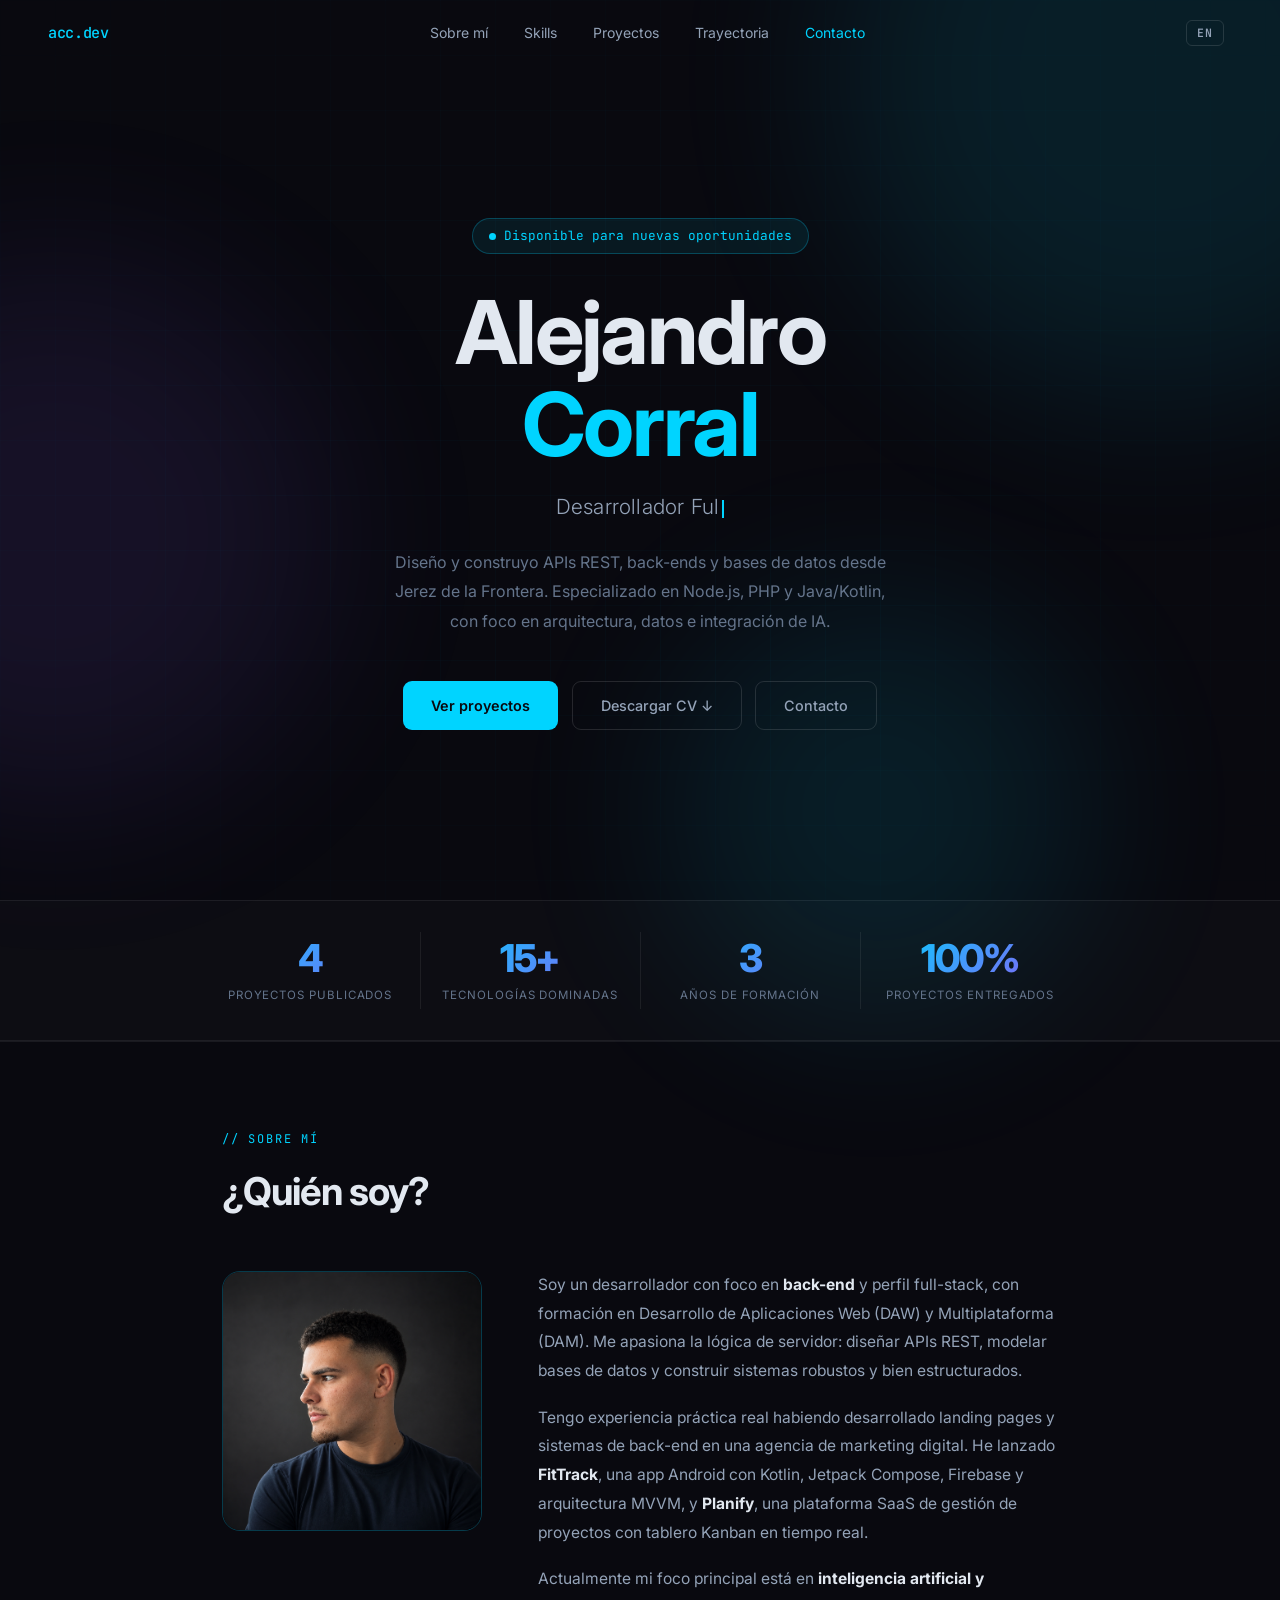
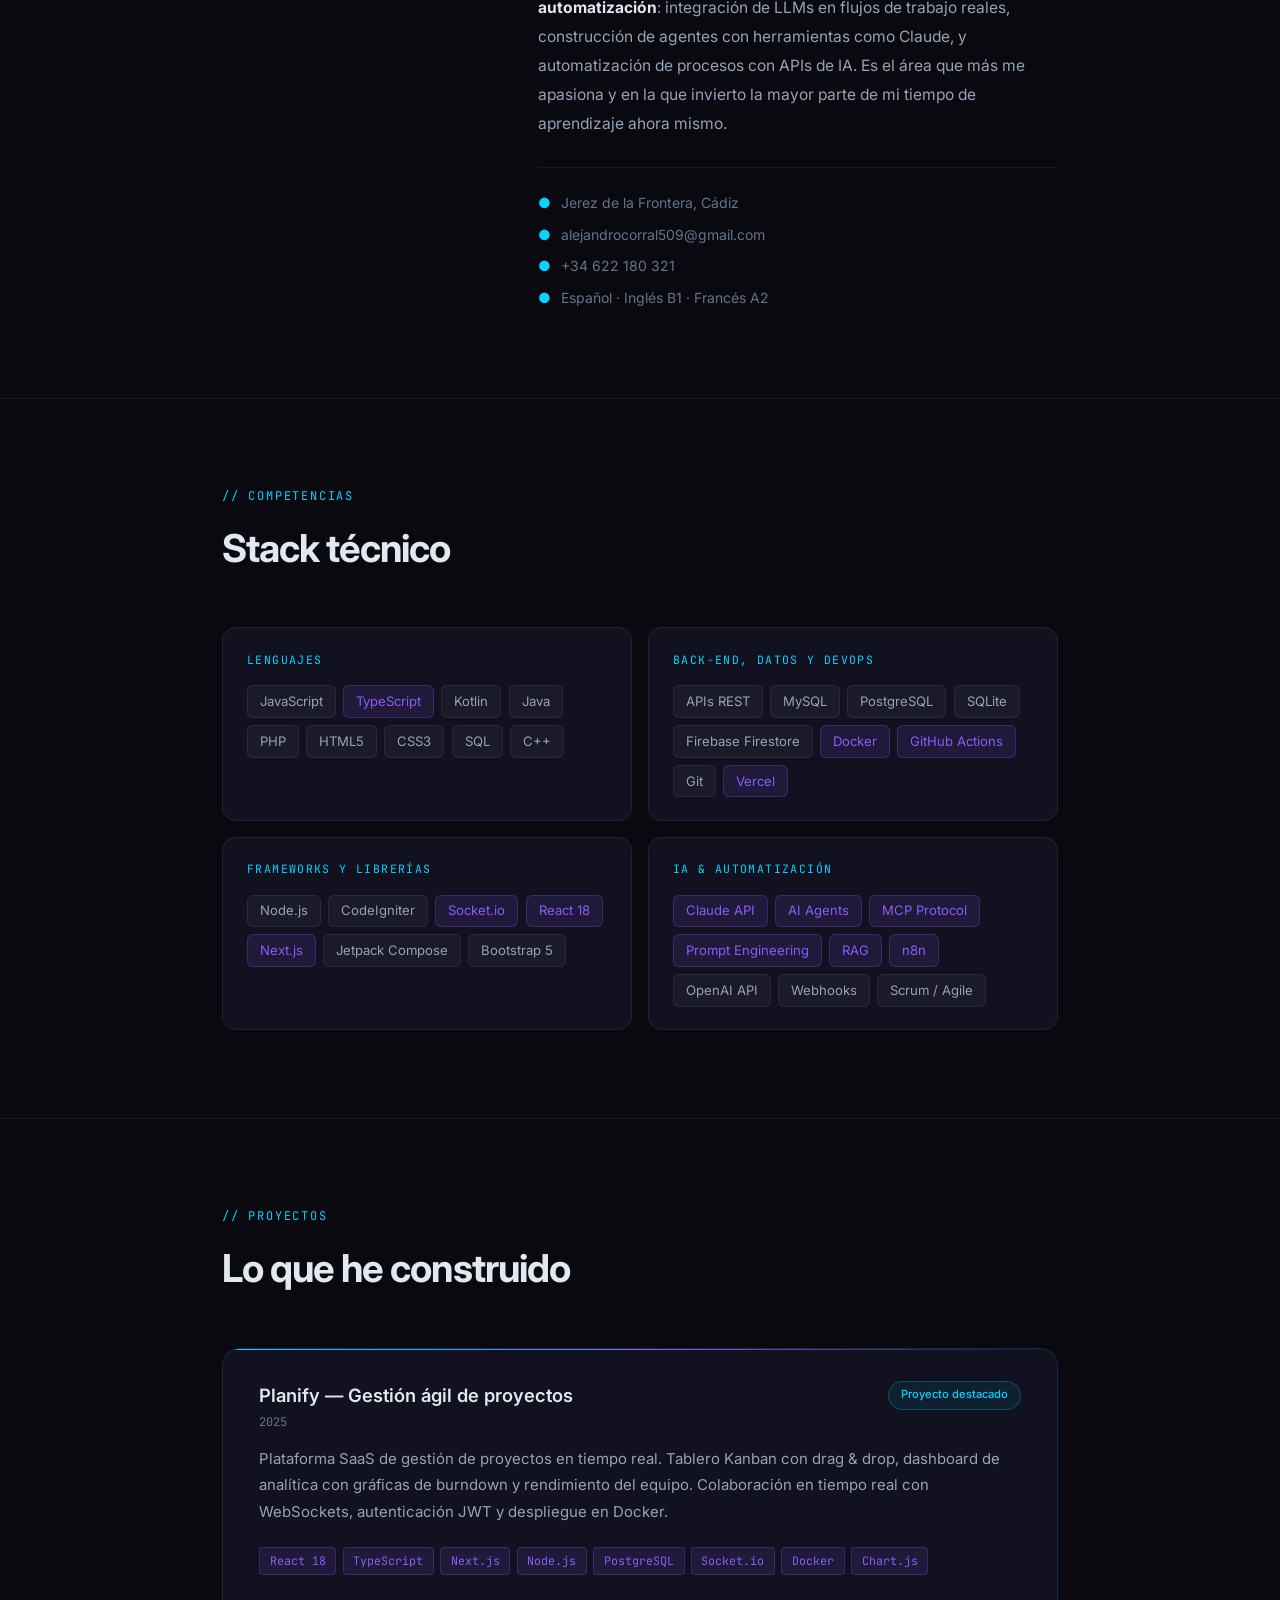
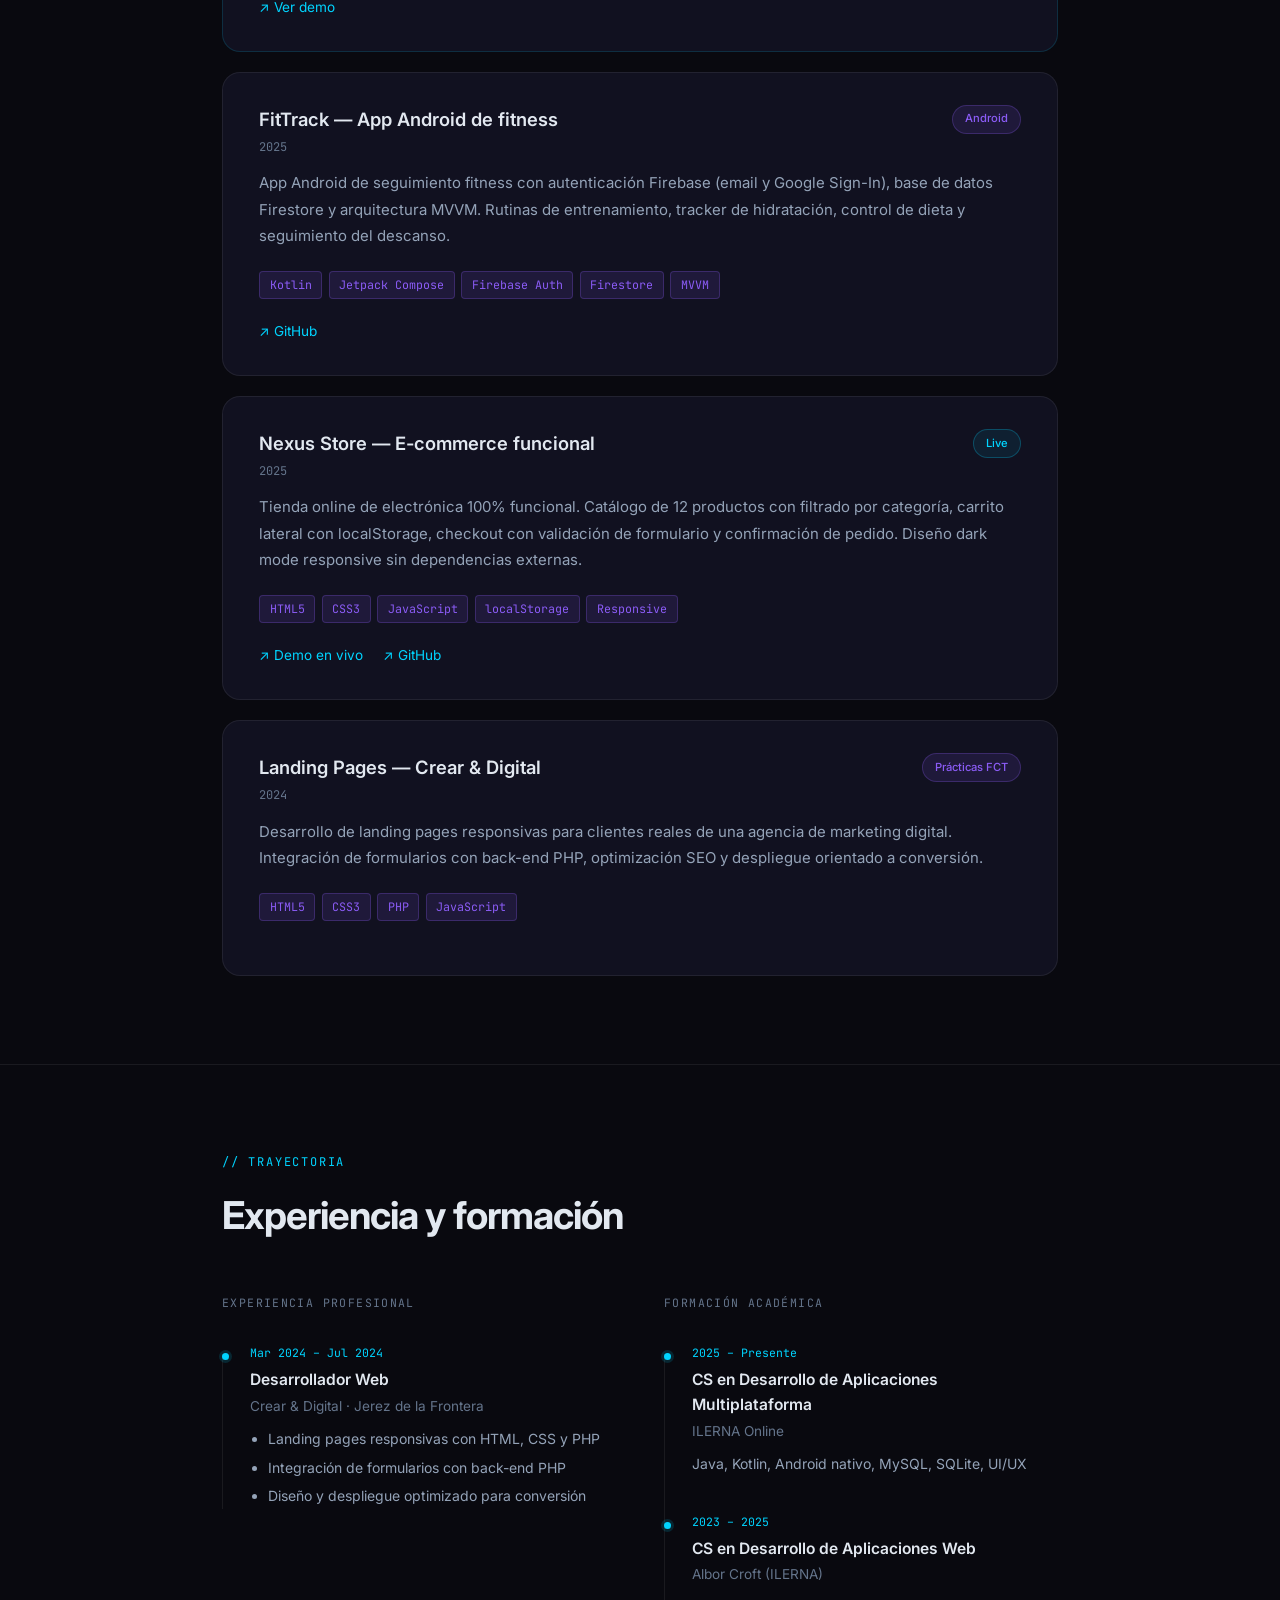
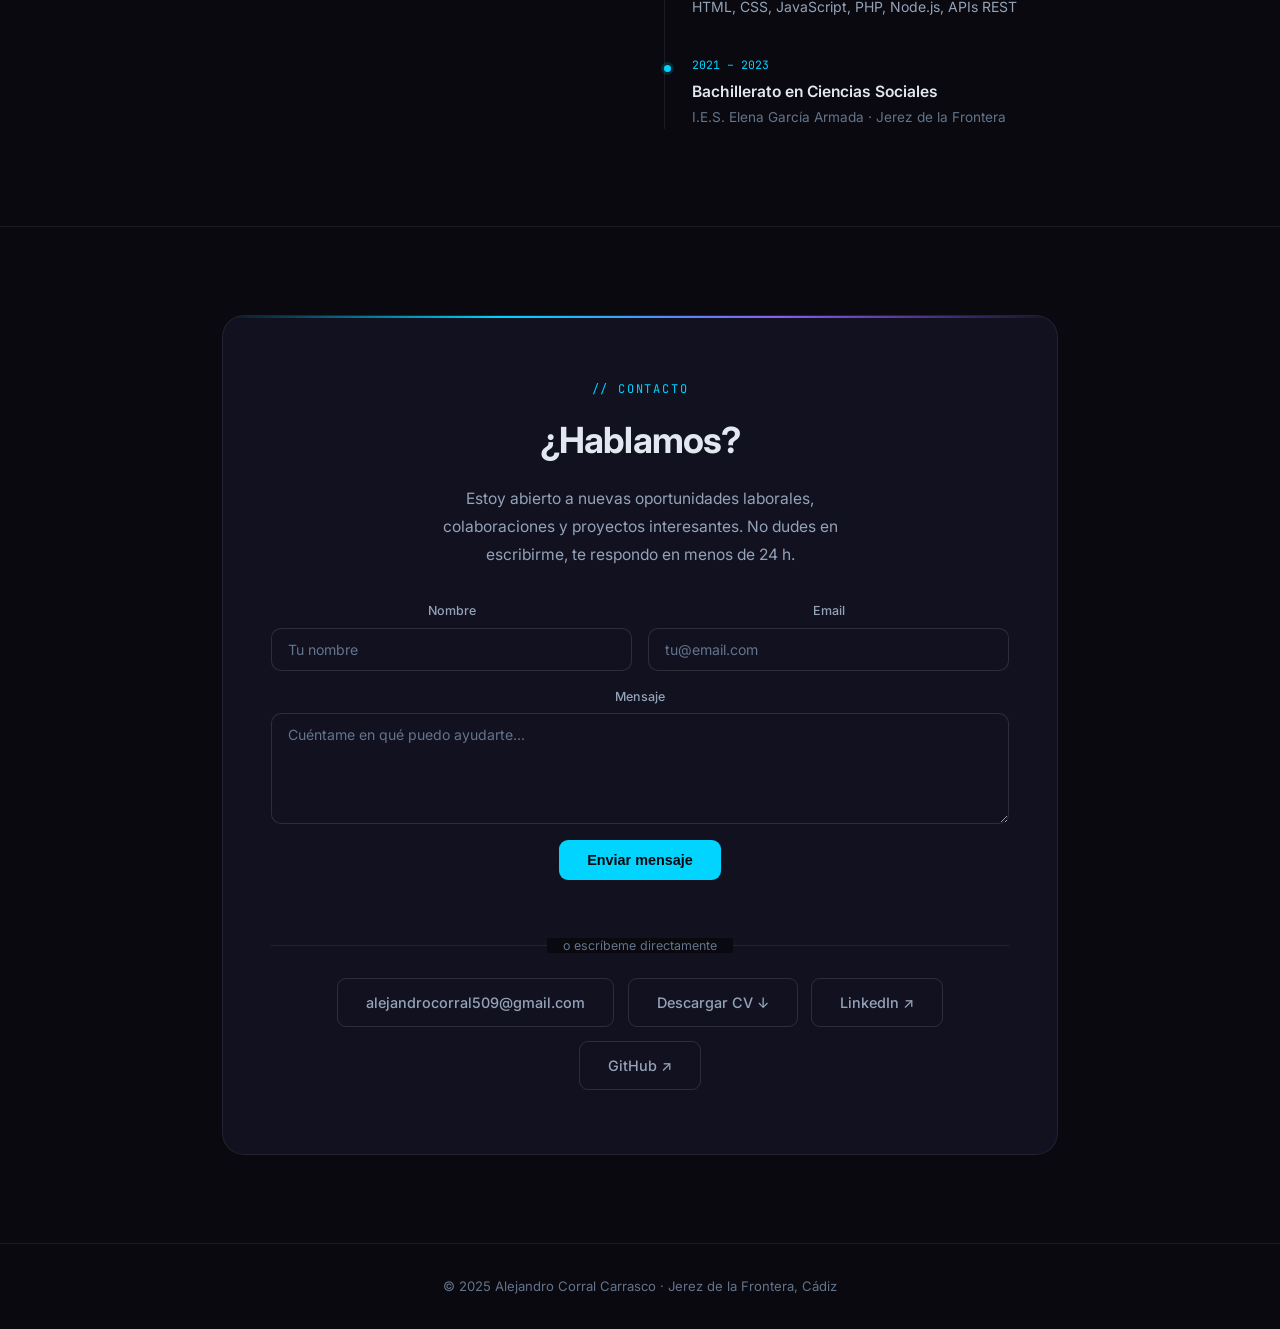
==== index.html @ e5fd6860 "Reposition profile toward back-end focus Reframe the portfolio and CV from generic full-stack to bac" ====
<!DOCTYPE html>
<html lang="es">
<head>
    <meta charset="UTF-8">
    <meta name="viewport" content="width=device-width, initial-scale=1.0">
    <title>Alejandro Corral — Desarrollador Back-End &amp; Full-Stack</title>
    <meta name="description" content="Portfolio de Alejandro Corral Carrasco, desarrollador back-end y full-stack. APIs REST, Node.js, PHP y Java/Kotlin, bases de datos y automatización con IA. Jerez de la Frontera.">
    <meta name="robots" content="index, follow">
    <link rel="canonical" href="https://alejandrocorral.es/">
    <meta property="og:type" content="website">
    <meta property="og:url" content="https://alejandrocorral.es/">
    <meta property="og:title" content="Alejandro Corral — Desarrollador Back-End & Full-Stack">
    <meta property="og:description" content="Desarrollador back-end y full-stack: APIs REST, Node.js, PHP y Java/Kotlin, bases de datos y automatización con IA. Proyectos, experiencia y contacto.">
    <meta property="og:image" content="https://alejandrocorral.es/foto.PNG">
    <meta property="og:locale" content="es_ES">
    <meta property="og:locale:alternate" content="en_US">
    <meta name="twitter:card" content="summary_large_image">
    <meta name="twitter:title" content="Alejandro Corral — Back-End & Full-Stack Developer">
    <meta name="twitter:description" content="Back-end and full-stack developer: REST APIs, Node.js, PHP and Java/Kotlin, databases and AI automation.">
    <meta name="twitter:image" content="https://alejandrocorral.es/foto.PNG">
    <link rel="icon" type="image/svg+xml" href="favicon.svg">
    <link rel="preconnect" href="https://fonts.googleapis.com">
    <link rel="preconnect" href="https://fonts.gstatic.com" crossorigin>
    <link href="https://fonts.googleapis.com/css2?family=Inter:wght@300;400;500;600;700&family=JetBrains+Mono:wght@400;500&display=swap" rel="stylesheet">
    <style>
        :root {
            --bg: #09090f;
            --bg-card: #111120;
            --bg-card-hover: #17172a;
            --accent: #00d4ff;
            --accent-dim: rgba(0,212,255,.08);
            --accent-border: rgba(0,212,255,.25);
            --purple: #8b5cf6;
            --purple-dim: rgba(139,92,246,.12);
            --purple-border: rgba(139,92,246,.25);
            --text: #e2e8f0;
            --text-muted: #94a3b8;
            --text-dim: #64748b;
            --border: rgba(255,255,255,.07);
            --border-strong: rgba(255,255,255,.12);
        }
        *, *::before, *::after { margin:0; padding:0; box-sizing:border-box; }
        html { scroll-behavior:smooth; }
        body { font-family:'Inter',sans-serif; background:var(--bg); color:var(--text); line-height:1.6; overflow-x:hidden; }

        /* ── NAV ── */
        nav {
            position:fixed; top:0; width:100%; z-index:100;
            padding:1.25rem 3rem;
            display:flex; justify-content:space-between; align-items:center;
            transition:background .3s, border-color .3s, padding .3s;
        }
        nav.scrolled {
            background:rgba(9,9,15,.88);
            backdrop-filter:blur(16px);
            border-bottom:1px solid var(--border);
            padding:.85rem 3rem;
        }
        .nav-logo { font-family:'JetBrains Mono',monospace; font-size:.95rem; color:var(--accent); text-decoration:none; font-weight:500; letter-spacing:-.02em; z-index:101; }
        .nav-links { display:flex; gap:2.25rem; list-style:none; }
        .nav-links a { color:var(--text-muted); text-decoration:none; font-size:.875rem; transition:color .2s; }
        .nav-links a:hover, .nav-links a.spy-active { color:var(--accent); }

        /* hamburger */
        .hamburger { display:none; flex-direction:column; gap:5px; background:none; border:none; cursor:pointer; padding:4px; z-index:101; }
        .hamburger span { display:block; width:22px; height:2px; background:var(--text); border-radius:2px; transition:all .3s; }
        .hamburger.open span:nth-child(1) { transform:rotate(45deg) translate(5px,5px); }
        .hamburger.open span:nth-child(2) { opacity:0; width:0; }
        .hamburger.open span:nth-child(3) { transform:rotate(-45deg) translate(5px,-5px); }

        /* mobile nav overlay */
        .mobile-nav { position:fixed; inset:0; background:rgba(9,9,15,.97); z-index:99; display:flex; align-items:center; justify-content:center; opacity:0; pointer-events:none; transition:opacity .3s; }
        .mobile-nav.open { opacity:1; pointer-events:all; }
        .mobile-links { list-style:none; text-align:center; }
        .mobile-links li { margin:1.6rem 0; }
        .mobile-links a { font-size:2rem; font-weight:600; color:var(--text-muted); text-decoration:none; letter-spacing:-.03em; transition:color .2s; }
        .mobile-links a:hover { color:var(--accent); }

        /* ── HERO ── */
        #hero { min-height:100vh; display:flex; align-items:center; justify-content:center; padding:8rem 2rem 5rem; position:relative; text-align:center; }
        .hero-grid { position:absolute; inset:0; background-image:linear-gradient(rgba(0,212,255,.025) 1px,transparent 1px),linear-gradient(90deg,rgba(0,212,255,.025) 1px,transparent 1px); background-size:55px 55px; mask-image:radial-gradient(ellipse 80% 80% at 50% 50%,black 30%,transparent 100%); pointer-events:none; }
        .hero-content { position:relative; z-index:1; max-width:760px; }
        .hero-badge { display:inline-flex; align-items:center; gap:.5rem; font-family:'JetBrains Mono',monospace; font-size:.8rem; color:var(--accent); background:var(--accent-dim); border:1px solid var(--accent-border); padding:.4rem 1rem; border-radius:100px; margin-bottom:2rem; }
        .hero-badge::before { content:''; width:7px; height:7px; border-radius:50%; background:var(--accent); animation:pulse 2s infinite; }
        @keyframes pulse { 0%,100%{opacity:1} 50%{opacity:.25} }
        .hero-name { font-size:clamp(2.8rem,9vw,5.5rem); font-weight:700; line-height:1.05; letter-spacing:-.03em; margin-bottom:1.25rem; }
        .hero-name .accent { color:var(--accent); }
        .hero-subtitle { font-size:clamp(1rem,2.5vw,1.3rem); color:var(--text-muted); font-weight:300; margin-bottom:1.5rem; letter-spacing:.01em; }
        .hero-bio { font-size:1rem; color:var(--text-dim); max-width:520px; margin:0 auto 2.75rem; line-height:1.85; }
        .hero-cta { display:flex; gap:.85rem; justify-content:center; flex-wrap:wrap; }

        /* ── BUTTONS ── */
        .btn { display:inline-flex; align-items:center; gap:.4rem; padding:.75rem 1.75rem; border-radius:9px; font-size:.9rem; font-weight:500; text-decoration:none; transition:all .2s ease; cursor:pointer; border:none; }
        .btn-primary { background:var(--accent); color:#09090f; font-weight:600; }
        .btn-primary:hover { background:#33ddff; transform:translateY(-2px); }
        .btn-outline { background:transparent; color:var(--text-muted); border:1px solid var(--border-strong); }
        .btn-outline:hover { border-color:var(--accent); color:var(--accent); transform:translateY(-2px); }

        /* ── LAYOUT ── */
        .section-inner { max-width:900px; margin:0 auto; padding:5.5rem 2rem; }
        .divider { border:none; border-top:1px solid var(--border); }
        .section-eyebrow { font-family:'JetBrains Mono',monospace; font-size:.75rem; color:var(--accent); letter-spacing:.15em; text-transform:uppercase; margin-bottom:.75rem; }
        .section-heading { font-size:clamp(1.75rem,4vw,2.4rem); font-weight:700; letter-spacing:-.025em; margin-bottom:3rem; }

        /* ── ABOUT ── */
        .about-grid { display:grid; grid-template-columns:260px 1fr; gap:3.5rem; align-items:start; }
        .about-photo { width:100%; border-radius:18px; object-fit:cover; aspect-ratio:1; display:block; border:1.5px solid var(--accent-border); }
        .about-photo-placeholder { width:100%; aspect-ratio:1; border-radius:18px; background:var(--bg-card); border:1.5px dashed var(--accent-border); display:flex; flex-direction:column; align-items:center; justify-content:center; color:var(--text-dim); font-size:.82rem; gap:.5rem; text-align:center; padding:1rem; }
        .about-photo-placeholder svg { opacity:.3; }
        .about-text p { color:var(--text-muted); margin-bottom:1.1rem; line-height:1.85; font-size:.975rem; }
        .about-meta { display:flex; flex-direction:column; gap:.6rem; margin-top:1.75rem; padding-top:1.5rem; border-top:1px solid var(--border); }
        .meta-row { display:flex; align-items:center; gap:.65rem; font-size:.875rem; color:var(--text-dim); }
        .meta-row .dot { color:var(--accent); }
        .meta-row a { color:var(--text-dim); text-decoration:none; transition:color .2s; }
        .meta-row a:hover { color:var(--accent); }

        /* ── SKILLS ── */
        .skills-grid { display:grid; grid-template-columns:1fr 1fr; gap:1rem; }
        .skill-card { background:var(--bg-card); border:1px solid var(--border); border-radius:14px; padding:1.4rem 1.5rem; transition:border-color .2s; }
        .skill-card:hover { border-color:var(--border-strong); }
        .skill-card-label { font-family:'JetBrains Mono',monospace; font-size:.72rem; color:var(--accent); text-transform:uppercase; letter-spacing:.12em; margin-bottom:1rem; }
        .tag-row { display:flex; flex-wrap:wrap; gap:.45rem; }
        .tag { font-size:.82rem; padding:.3rem .75rem; border-radius:6px; background:rgba(255,255,255,.04); border:1px solid var(--border); color:var(--text-muted); transition:all .2s; cursor:default; }
        .tag:hover { border-color:var(--accent); color:var(--accent); background:var(--accent-dim); }
        .tag.new { border-color:rgba(139,92,246,.25); color:var(--purple); background:var(--purple-dim); }

        /* ── PROJECTS ── */
        .projects-grid { display:flex; flex-direction:column; gap:1.25rem; }
        .project-card { background:var(--bg-card); border:1px solid var(--border); border-radius:18px; padding:2rem 2.25rem; transition:all .3s ease; position:relative; overflow:hidden; }
        .project-card:hover { border-color:var(--border-strong); background:var(--bg-card-hover); transform:translateY(-3px); }
        .project-card.featured { border-color:rgba(0,212,255,.15); }
        .project-card.featured::before { content:''; position:absolute; top:0; left:0; right:0; height:1.5px; background:linear-gradient(90deg,var(--accent),var(--purple),transparent); }
        .project-header { display:flex; justify-content:space-between; align-items:flex-start; margin-bottom:.85rem; }
        .project-name { font-size:1.15rem; font-weight:600; margin-bottom:.2rem; }
        .project-year { font-family:'JetBrains Mono',monospace; font-size:.75rem; color:var(--text-dim); }
        .badge { font-size:.7rem; padding:.28rem .75rem; border-radius:100px; white-space:nowrap; font-weight:500; }
        .badge-accent { background:var(--accent-dim); color:var(--accent); border:1px solid var(--accent-border); }
        .badge-purple { background:var(--purple-dim); color:var(--purple); border:1px solid var(--purple-border); }
        .project-desc { color:var(--text-muted); font-size:.935rem; line-height:1.75; margin-bottom:1.4rem; }
        .project-tags { display:flex; flex-wrap:wrap; gap:.4rem; margin-bottom:1.4rem; }
        .project-tag { font-family:'JetBrains Mono',monospace; font-size:.73rem; padding:.22rem .6rem; border-radius:4px; background:var(--purple-dim); color:var(--purple); border:1px solid var(--purple-border); }
        .project-links { display:flex; gap:1.25rem; }
        .project-link { font-size:.85rem; color:var(--accent); text-decoration:none; display:flex; align-items:center; gap:.3rem; transition:opacity .2s; }
        .project-link:hover { opacity:.65; }

        /* ── TIMELINE ── */
        .timeline-cols { display:grid; grid-template-columns:1fr 1fr; gap:3rem; }
        .tl-section-title { font-family:'JetBrains Mono',monospace; font-size:.72rem; color:var(--text-dim); text-transform:uppercase; letter-spacing:.12em; margin-bottom:2rem; }
        .timeline { position:relative; padding-left:1.75rem; }
        .timeline::before { content:''; position:absolute; left:0; top:10px; bottom:0; width:1px; background:var(--border); }
        .tl-item { position:relative; margin-bottom:2.25rem; }
        .tl-item:last-child { margin-bottom:0; }
        .tl-item::before { content:''; position:absolute; left:-1.75rem; top:9px; width:7px; height:7px; border-radius:50%; background:var(--accent); box-shadow:0 0 0 3px rgba(0,212,255,.15); }
        .tl-date { font-family:'JetBrains Mono',monospace; font-size:.72rem; color:var(--accent); margin-bottom:.35rem; }
        .tl-title { font-size:.975rem; font-weight:600; margin-bottom:.15rem; }
        .tl-place { font-size:.85rem; color:var(--text-dim); margin-bottom:.6rem; }
        .tl-desc { color:var(--text-muted); font-size:.875rem; line-height:1.75; }
        .tl-desc ul { padding-left:1.1rem; }
        .tl-desc li { margin-bottom:.25rem; }

        /* ── CONTACT ── */
        .contact-box { background:var(--bg-card); border:1px solid var(--border); border-radius:22px; padding:4rem 3rem; text-align:center; position:relative; overflow:hidden; }
        .contact-box::before { content:''; position:absolute; top:0; left:0; right:0; height:1.5px; background:linear-gradient(90deg,transparent,var(--accent),var(--purple),transparent); }
        .contact-heading { font-size:clamp(1.6rem,4vw,2.25rem); font-weight:700; letter-spacing:-.025em; margin-bottom:1rem; }
        .contact-sub { color:var(--text-muted); max-width:440px; margin:0 auto 1.5rem; line-height:1.8; font-size:.975rem; }
        .contact-info { display:flex; justify-content:center; gap:2rem; flex-wrap:wrap; margin-bottom:2rem; }
        .contact-info-item { display:flex; align-items:center; gap:.5rem; font-size:.875rem; color:var(--text-dim); }
        .contact-info-item a { color:var(--text-dim); text-decoration:none; transition:color .2s; }
        .contact-info-item a:hover { color:var(--accent); }
        .contact-info-item .dot { color:var(--accent); }
        .contact-btns { display:flex; justify-content:center; gap:.85rem; flex-wrap:wrap; }

        /* ── FOOTER ── */
        footer { text-align:center; padding:2rem; color:var(--text-dim); font-size:.82rem; border-top:1px solid var(--border); }

        /* ── LANG TOGGLE ── */
        .lang-toggle { background:none; border:1px solid var(--border-strong); color:var(--text-muted); font-family:'JetBrains Mono',monospace; font-size:.72rem; font-weight:600; padding:.28rem .65rem; border-radius:6px; cursor:pointer; transition:color .2s,border-color .2s; letter-spacing:.05em; margin-right:.5rem; }
        .lang-toggle:hover { color:var(--accent); border-color:var(--accent-border); }

        /* ── CONTACT FORM ── */
        .contact-form { margin:2rem 0 1.5rem; }
        .form-row { display:grid; grid-template-columns:1fr 1fr; gap:1rem; }
        @media(max-width:600px){ .form-row { grid-template-columns:1fr; } }
        .form-group { display:flex; flex-direction:column; gap:.4rem; margin-bottom:1rem; }
        .form-group label { font-size:.78rem; color:var(--text-muted); font-weight:500; }
        .form-group input, .form-group textarea { background:var(--bg-card); border:1px solid var(--border-strong); border-radius:10px; padding:.75rem 1rem; color:var(--text); font-family:'Inter',sans-serif; font-size:.88rem; transition:border-color .2s; resize:vertical; }
        .form-group input:focus, .form-group textarea:focus { outline:none; border-color:var(--accent-border); box-shadow:0 0 0 3px rgba(0,212,255,.07); }
        .form-group input::placeholder, .form-group textarea::placeholder { color:var(--text-dim); }
        .form-status { margin-top:.75rem; font-size:.84rem; min-height:1.2em; }
        .form-status.ok { color:#4ade80; }
        .form-status.err { color:#f87171; }
        .contact-or { text-align:center; position:relative; margin:1.5rem 0 1.25rem; }
        .contact-or::before { content:''; position:absolute; top:50%; left:0; right:0; height:1px; background:var(--border); }
        .contact-or span { position:relative; background:var(--bg); padding:0 1rem; font-size:.78rem; color:var(--text-dim); }

        /* ── CUSTOM CURSOR ── */
        @media (pointer:fine) {
            html, body, a, button, [role=button] { cursor:none !important; }
        }
        .c-dot {
            position:fixed; z-index:9999; pointer-events:none;
            width:8px; height:8px; border-radius:50%;
            background:#fff; mix-blend-mode:difference;
            transform:translate(-50%,-50%);
            opacity:0; transition:opacity .3s, transform .15s;
            will-change:left,top;
        }
        .c-dot.click { transform:translate(-50%,-50%) scale(.5); }
        .c-ring {
            position:fixed; z-index:9998; pointer-events:none;
            width:38px; height:38px; border-radius:50%;
            border:1.5px solid rgba(0,212,255,.55);
            transform:translate(-50%,-50%);
            opacity:0; display:flex; align-items:center; justify-content:center;
            transition:opacity .3s, width .35s cubic-bezier(.23,1,.32,1), height .35s cubic-bezier(.23,1,.32,1), background .35s, border-color .35s;
            will-change:left,top,width,height;
        }
        .c-ring.hover {
            width:72px; height:72px;
            border-color:var(--accent);
            background:rgba(0,212,255,.06);
        }
        .c-ring.click { transform:translate(-50%,-50%) scale(.88); }
        .c-label {
            font-family:'JetBrains Mono',monospace; font-size:.58rem; font-weight:700;
            color:var(--accent); letter-spacing:.06em; text-transform:uppercase;
            opacity:0; transition:opacity .2s; white-space:nowrap; user-select:none;
        }
        .c-ring.hover .c-label { opacity:1; }

        /* ── ANIMATIONS ── */
        .fade-in { opacity:0; transform:translateY(22px); transition:opacity .65s ease,transform .65s ease; }
        .fade-in.visible { opacity:1; transform:translateY(0); }

        /* ── SCROLL PROGRESS ── */
        .scroll-progress { position:fixed; top:0; left:0; z-index:200; height:2px; width:0%; background:linear-gradient(90deg,var(--accent),var(--purple)); pointer-events:none; transition:width .08s linear; }

        /* ── CURSOR GLOW ── */
        .cursor-glow { position:fixed; pointer-events:none; z-index:0; width:520px; height:520px; border-radius:50%; background:radial-gradient(circle,rgba(0,212,255,.07) 0%,transparent 70%); transform:translate(-50%,-50%); left:-999px; top:-999px; opacity:0; transition:opacity .4s; }

        /* ── ORBS ── */
        .orb { position:fixed; pointer-events:none; z-index:0; border-radius:50%; filter:blur(90px); opacity:.1; }
        .orb-1 { width:650px; height:650px; background:var(--accent); top:-250px; right:-200px; animation:floatA 14s ease-in-out infinite; }
        .orb-2 { width:550px; height:550px; background:var(--purple); bottom:10%; left:-220px; animation:floatB 18s ease-in-out infinite; }
        .orb-3 { width:420px; height:420px; background:var(--accent); bottom:-120px; right:15%; animation:floatC 11s ease-in-out infinite; }
        @keyframes floatA { 0%,100%{transform:translate(0,0)} 50%{transform:translate(-40px,50px)} }
        @keyframes floatB { 0%,100%{transform:translate(0,0)} 50%{transform:translate(50px,-35px)} }
        @keyframes floatC { 0%,100%{transform:translate(0,0)} 50%{transform:translate(-25px,-45px)} }

        /* ── STATS ── */
        .stats-section { display:flex; justify-content:center; border-top:1px solid var(--border); border-bottom:1px solid var(--border); background:rgba(255,255,255,.015); flex-wrap:wrap; }
        .stat-item { flex:1; min-width:140px; max-width:220px; text-align:center; padding:2.25rem 1rem; position:relative; }
        .stat-item+.stat-item::before { content:''; position:absolute; left:0; top:22%; bottom:22%; width:1px; background:var(--border); }
        .stat-num { font-size:2.4rem; font-weight:800; letter-spacing:-.04em; background:linear-gradient(135deg,var(--accent),var(--purple)); -webkit-background-clip:text; -webkit-text-fill-color:transparent; display:block; line-height:1.1; }
        .stat-label { font-size:.72rem; color:var(--text-dim); margin-top:.4rem; text-transform:uppercase; letter-spacing:.08em; }

        /* ── TYPING ── */
        .typing-cursor { display:inline-block; width:2px; height:.9em; background:var(--accent); margin-left:3px; vertical-align:middle; animation:blink 1s step-end infinite; }
        @keyframes blink { 0%,100%{opacity:1} 50%{opacity:0} }

        /* ── STAGGER ── */
        .stagger>* { opacity:0; transform:translateY(18px); transition:opacity .5s ease,transform .5s ease; }
        .stagger.visible>*:nth-child(1) { transition-delay:.05s; }
        .stagger.visible>*:nth-child(2) { transition-delay:.15s; }
        .stagger.visible>*:nth-child(3) { transition-delay:.25s; }
        .stagger.visible>*:nth-child(4) { transition-delay:.35s; }
        .stagger.visible>* { opacity:1; transform:translateY(0); }

        /* ── BACK TO TOP ── */
        .back-to-top { position:fixed; bottom:2rem; right:2rem; z-index:99; width:42px; height:42px; border-radius:10px; background:var(--bg-card); border:1px solid var(--border-strong); color:var(--accent); cursor:pointer; display:flex; align-items:center; justify-content:center; opacity:0; transform:translateY(10px); transition:all .3s ease; pointer-events:none; }
        .back-to-top.visible { opacity:1; transform:translateY(0); pointer-events:all; }
        .back-to-top:hover { border-color:var(--accent); background:var(--accent-dim); transform:translateY(-3px); }

        /* ── RESPONSIVE ── */
        @media (max-width:700px) {
            nav { padding:1rem 1.25rem; }
            nav.scrolled { padding:.75rem 1.25rem; }
            .hamburger { display:flex; }
            .nav-links { display:none; }
            .about-grid { grid-template-columns:1fr; }
            .about-photo, .about-photo-placeholder { max-width:220px; margin:0 auto; }
            .skills-grid { grid-template-columns:1fr; }
            .timeline-cols { grid-template-columns:1fr; gap:2rem; }
            .contact-box { padding:2.5rem 1.5rem; }
            .section-inner { padding:4rem 1.25rem; }
            .contact-info { flex-direction:column; align-items:center; gap:.75rem; }
        }
    </style>
</head>
<body>

<!-- SCROLL PROGRESS -->
<div class="scroll-progress" id="scrollProgress"></div>

<!-- CUSTOM CURSOR -->
<div class="c-dot" id="cDot" aria-hidden="true"></div>
<div class="c-ring" id="cRing" aria-hidden="true"><span class="c-label" id="cLabel"></span></div>

<!-- CURSOR GLOW -->
<div class="cursor-glow" id="cursorGlow" aria-hidden="true"></div>

<!-- BACKGROUND ORBS -->
<div class="orb orb-1" aria-hidden="true"></div>
<div class="orb orb-2" aria-hidden="true"></div>
<div class="orb orb-3" aria-hidden="true"></div>

<!-- NAV -->
<nav id="navbar">
    <a href="#hero" class="nav-logo">acc.dev</a>
    <ul class="nav-links" id="nav-links">
        <li><a href="#sobre-mi" data-i18n="nav.about">Sobre mí</a></li>
        <li><a href="#skills">Skills</a></li>
        <li><a href="#proyectos" data-i18n="nav.projects">Proyectos</a></li>
        <li><a href="#experiencia" data-i18n="nav.career">Trayectoria</a></li>
        <li><a href="#contacto" data-i18n="nav.contact">Contacto</a></li>
    </ul>
    <button id="langToggle" class="lang-toggle" aria-label="Change language">EN</button>
    <button class="hamburger" id="hamburger" aria-label="Menú">
        <span></span><span></span><span></span>
    </button>
</nav>

<!-- MOBILE NAV -->
<div class="mobile-nav" id="mobile-nav">
    <ul class="mobile-links">
        <li><a href="#sobre-mi" onclick="closeNav()" data-i18n="nav.about">Sobre mí</a></li>
        <li><a href="#skills" onclick="closeNav()">Skills</a></li>
        <li><a href="#proyectos" onclick="closeNav()" data-i18n="nav.projects">Proyectos</a></li>
        <li><a href="#experiencia" onclick="closeNav()" data-i18n="nav.career">Trayectoria</a></li>
        <li><a href="#contacto" onclick="closeNav()" data-i18n="nav.contact">Contacto</a></li>
    </ul>
</div>

<!-- HERO -->
<section id="hero">
    <div class="hero-grid" aria-hidden="true"></div>
    <div class="hero-content">
        <div class="hero-badge" data-i18n="hero.badge">Disponible para nuevas oportunidades</div>
        <h1 class="hero-name">Alejandro<br><span class="accent">Corral</span></h1>
        <p class="hero-subtitle"><span data-i18n="hero.dev">Desarrollador</span> <span id="typeTarget" class="accent"></span><span class="typing-cursor" aria-hidden="true"></span></p>
        <p class="hero-bio" data-i18n="hero.bio">
            Diseño y construyo APIs REST, back-ends y bases de datos desde Jerez de la Frontera.
            Especializado en Node.js, PHP y Java/Kotlin, con foco en arquitectura, datos e integración de IA.
        </p>
        <div class="hero-cta">
            <a href="#proyectos" class="btn btn-primary" data-i18n="hero.btn.projects">Ver proyectos</a>
            <a href="cv.html" target="_blank" rel="noopener" class="btn btn-outline" data-i18n="hero.btn.cv">Descargar CV ↓</a>
            <a href="#contacto" class="btn btn-outline" data-i18n="nav.contact">Contacto</a>
        </div>
    </div>
</section>

<!-- STATS -->
<div class="stats-section" id="statsSection">
    <div class="stat-item">
        <span class="stat-num" data-target="4">0</span>
        <div class="stat-label" data-i18n="stats.projects">Proyectos publicados</div>
    </div>
    <div class="stat-item">
        <span class="stat-num" data-target="15" data-suffix="+">0</span>
        <div class="stat-label" data-i18n="stats.tech">Tecnologías dominadas</div>
    </div>
    <div class="stat-item">
        <span class="stat-num" data-target="3">0</span>
        <div class="stat-label" data-i18n="stats.years">Años de formación</div>
    </div>
    <div class="stat-item">
        <span class="stat-num" data-target="100" data-suffix="%">0</span>
        <div class="stat-label" data-i18n="stats.delivery">Proyectos entregados</div>
    </div>
</div>

<hr class="divider">

<!-- SOBRE MÍ -->
<div id="sobre-mi">
    <div class="section-inner fade-in">
        <p class="section-eyebrow" data-i18n="about.eyebrow">// sobre mí</p>
        <h2 class="section-heading" data-i18n="about.heading">¿Quién soy?</h2>
        <div class="about-grid">
            <div>
                <img src="foto.PNG" alt="Alejandro Corral Carrasco" class="about-photo"
                     onerror="this.style.display='none';document.getElementById('photo-ph').style.display='flex'">
                <div id="photo-ph" class="about-photo-placeholder" style="display:none">
                    <svg width="40" height="40" viewBox="0 0 24 24" fill="none" stroke="currentColor" stroke-width="1.5"><circle cx="12" cy="8" r="4"/><path d="M4 20c0-4 3.6-7 8-7s8 3 8 7"/></svg>
                </div>
            </div>
            <div class="about-text">
                <p data-i18n-html="about.p1">
                    Soy un desarrollador con foco en <strong style="color:var(--text)">back-end</strong> y perfil full-stack,
                    con formación en Desarrollo de Aplicaciones Web (DAW) y Multiplataforma (DAM).
                    Me apasiona la lógica de servidor: diseñar APIs REST, modelar bases de datos
                    y construir sistemas robustos y bien estructurados.
                </p>
                <p data-i18n-html="about.p2">
                    Tengo experiencia práctica real habiendo desarrollado landing pages y sistemas de back-end
                    en una agencia de marketing digital. He lanzado <strong style="color:var(--text)">FitTrack</strong>,
                    una app Android con Kotlin, Jetpack Compose, Firebase y arquitectura MVVM,
                    y <strong style="color:var(--text)">Planify</strong>, una plataforma SaaS de gestión de proyectos con tablero Kanban en tiempo real.
                </p>
                <p data-i18n-html="about.p3">
                    Actualmente mi foco principal está en <strong style="color:var(--text)">inteligencia artificial y automatización</strong>:
                    integración de LLMs en flujos de trabajo reales, construcción de agentes con herramientas como
                    Claude, y automatización de procesos con APIs de IA. Es el área que más me apasiona
                    y en la que invierto la mayor parte de mi tiempo de aprendizaje ahora mismo.
                </p>
                <div class="about-meta">
                    <div class="meta-row"><span class="dot">&#9679;</span> Jerez de la Frontera, Cádiz</div>
                    <div class="meta-row"><span class="dot">&#9679;</span> <a href="mailto:alejandrocorral509@gmail.com">alejandrocorral509@gmail.com</a></div>
                    <div class="meta-row"><span class="dot">&#9679;</span> <a href="tel:+34622180321">+34 622 180 321</a></div>
                    <div class="meta-row"><span class="dot">&#9679;</span> <span data-i18n="about.languages">Español · Inglés B1 · Francés A2</span></div>
                </div>
            </div>
        </div>
    </div>
</div>

<hr class="divider">

<!-- SKILLS -->
<div id="skills">
    <div class="section-inner fade-in">
        <p class="section-eyebrow" data-i18n="skills.eyebrow">// competencias</p>
        <h2 class="section-heading" data-i18n="skills.heading">Stack técnico</h2>
        <div class="skills-grid stagger">
            <div class="skill-card">
                <div class="skill-card-label" data-i18n="skills.languages">Lenguajes</div>
                <div class="tag-row">
                    <span class="tag">JavaScript</span>
                    <span class="tag new">TypeScript</span>
                    <span class="tag">Kotlin</span>
                    <span class="tag">Java</span>
                    <span class="tag">PHP</span>
                    <span class="tag">HTML5</span>
                    <span class="tag">CSS3</span>
                    <span class="tag">SQL</span>
                    <span class="tag">C++</span>
                </div>
            </div>
            <div class="skill-card">
                <div class="skill-card-label" data-i18n="skills.databases">Back-end, datos y DevOps</div>
                <div class="tag-row">
                    <span class="tag">APIs REST</span>
                    <span class="tag">MySQL</span>
                    <span class="tag">PostgreSQL</span>
                    <span class="tag">SQLite</span>
                    <span class="tag">Firebase Firestore</span>
                    <span class="tag new">Docker</span>
                    <span class="tag new">GitHub Actions</span>
                    <span class="tag">Git</span>
                    <span class="tag new">Vercel</span>
                </div>
            </div>
            <div class="skill-card">
                <div class="skill-card-label" data-i18n="skills.frameworks">Frameworks y librerías</div>
                <div class="tag-row">
                    <span class="tag">Node.js</span>
                    <span class="tag">CodeIgniter</span>
                    <span class="tag new">Socket.io</span>
                    <span class="tag new">React 18</span>
                    <span class="tag new">Next.js</span>
                    <span class="tag">Jetpack Compose</span>
                    <span class="tag">Bootstrap 5</span>
                </div>
            </div>
            <div class="skill-card">
                <div class="skill-card-label" data-i18n="skills.ai">IA &amp; Automatización</div>
                <div class="tag-row">
                    <span class="tag new">Claude API</span>
                    <span class="tag new">AI Agents</span>
                    <span class="tag new">MCP Protocol</span>
                    <span class="tag new" data-i18n="skills.tag.llm">Prompt Engineering</span>
                    <span class="tag new">RAG</span>
                    <span class="tag new">n8n</span>
                    <span class="tag" data-i18n="skills.tag.aiapis">OpenAI API</span>
                    <span class="tag" data-i18n="skills.tag.auto">Webhooks</span>
                    <span class="tag">Scrum / Agile</span>
                </div>
            </div>
        </div>
    </div>
</div>

<hr class="divider">

<!-- PROYECTOS -->
<div id="proyectos">
    <div class="section-inner fade-in">
        <p class="section-eyebrow" data-i18n="projects.eyebrow">// proyectos</p>
        <h2 class="section-heading" data-i18n="projects.heading">Lo que he construido</h2>
        <div class="projects-grid stagger">

            <!-- PLANIFY -->
            <div class="project-card featured">
                <div class="project-header">
                    <div>
                        <div class="project-name">Planify — Gestión ágil de proyectos</div>
                        <div class="project-year">2025</div>
                    </div>
                    <span class="badge badge-accent" data-i18n="projects.featured">Proyecto destacado</span>
                </div>
                <p class="project-desc">
                    Plataforma SaaS de gestión de proyectos en tiempo real. Tablero Kanban con drag &amp; drop,
                    dashboard de analítica con gráficas de burndown y rendimiento del equipo.
                    Colaboración en tiempo real con WebSockets, autenticación JWT y despliegue en Docker.
                </p>
                <div class="project-tags">
                    <span class="project-tag">React 18</span>
                    <span class="project-tag">TypeScript</span>
                    <span class="project-tag">Next.js</span>
                    <span class="project-tag">Node.js</span>
                    <span class="project-tag">PostgreSQL</span>
                    <span class="project-tag">Socket.io</span>
                    <span class="project-tag">Docker</span>
                    <span class="project-tag">Chart.js</span>
                </div>
                <div class="project-links">
                    <a href="planify/" class="project-link" data-i18n="projects.demo">↗ Ver demo</a>
                </div>
            </div>

            <!-- FITTRACK -->
            <div class="project-card">
                <div class="project-header">
                    <div>
                        <div class="project-name">FitTrack — App Android de fitness</div>
                        <div class="project-year">2025</div>
                    </div>
                    <span class="badge badge-purple">Android</span>
                </div>
                <p class="project-desc">
                    App Android de seguimiento fitness con autenticación Firebase (email y Google Sign-In),
                    base de datos Firestore y arquitectura MVVM. Rutinas de entrenamiento,
                    tracker de hidratación, control de dieta y seguimiento del descanso.
                </p>
                <div class="project-tags">
                    <span class="project-tag">Kotlin</span>
                    <span class="project-tag">Jetpack Compose</span>
                    <span class="project-tag">Firebase Auth</span>
                    <span class="project-tag">Firestore</span>
                    <span class="project-tag">MVVM</span>
                </div>
                <div class="project-links">
                    <a href="https://github.com/alejandrocorral509/FitTrackProyect" target="_blank" rel="noopener" class="project-link">↗ GitHub</a>
                </div>
            </div>

            <!-- NEXUS STORE -->
            <div class="project-card">
                <div class="project-header">
                    <div>
                        <div class="project-name">Nexus Store — E-commerce funcional</div>
                        <div class="project-year">2025</div>
                    </div>
                    <span class="badge badge-accent">Live</span>
                </div>
                <p class="project-desc">
                    Tienda online de electrónica 100% funcional. Catálogo de 12 productos con filtrado por categoría,
                    carrito lateral con localStorage, checkout con validación de formulario y confirmación de pedido.
                    Diseño dark mode responsive sin dependencias externas.
                </p>
                <div class="project-tags">
                    <span class="project-tag">HTML5</span>
                    <span class="project-tag">CSS3</span>
                    <span class="project-tag">JavaScript</span>
                    <span class="project-tag">localStorage</span>
                    <span class="project-tag">Responsive</span>
                </div>
                <div class="project-links">
                    <a href="https://alejandrocorral509.github.io/nexus-store/" target="_blank" rel="noopener" class="project-link" data-i18n="projects.live">↗ Demo en vivo</a>
                    <a href="https://github.com/alejandrocorral509/nexus-store" target="_blank" rel="noopener" class="project-link">↗ GitHub</a>
                </div>
            </div>

            <!-- LANDING PAGES -->
            <div class="project-card">
                <div class="project-header">
                    <div>
                        <div class="project-name">Landing Pages — Crear &amp; Digital</div>
                        <div class="project-year">2024</div>
                    </div>
                    <span class="badge badge-purple" data-i18n="projects.internship">Prácticas FCT</span>
                </div>
                <p class="project-desc">
                    Desarrollo de landing pages responsivas para clientes reales de una agencia de marketing digital.
                    Integración de formularios con back-end PHP, optimización SEO y despliegue orientado a conversión.
                </p>
                <div class="project-tags">
                    <span class="project-tag">HTML5</span>
                    <span class="project-tag">CSS3</span>
                    <span class="project-tag">PHP</span>
                    <span class="project-tag">JavaScript</span>
                </div>
            </div>

        </div>
    </div>
</div>

<hr class="divider">

<!-- TRAYECTORIA -->
<div id="experiencia">
    <div class="section-inner fade-in">
        <p class="section-eyebrow" data-i18n="career.eyebrow">// trayectoria</p>
        <h2 class="section-heading" data-i18n="career.heading">Experiencia y formación</h2>
        <div class="timeline-cols">
            <div>
                <div class="tl-section-title" data-i18n="career.exp">Experiencia profesional</div>
                <div class="timeline">
                    <div class="tl-item">
                        <div class="tl-date">Mar 2024 – Jul 2024</div>
                        <div class="tl-title">Desarrollador Web</div>
                        <div class="tl-place">Crear &amp; Digital · Jerez de la Frontera</div>
                        <div class="tl-desc">
                            <ul>
                                <li>Landing pages responsivas con HTML, CSS y PHP</li>
                                <li>Integración de formularios con back-end PHP</li>
                                <li>Diseño y despliegue optimizado para conversión</li>
                            </ul>
                        </div>
                    </div>
                </div>
            </div>
            <div>
                <div class="tl-section-title" data-i18n="career.edu">Formación académica</div>
                <div class="timeline">
                    <div class="tl-item">
                        <div class="tl-date">2025 – Presente</div>
                        <div class="tl-title">CS en Desarrollo de Aplicaciones Multiplataforma</div>
                        <div class="tl-place">ILERNA Online</div>
                        <div class="tl-desc">Java, Kotlin, Android nativo, MySQL, SQLite, UI/UX</div>
                    </div>
                    <div class="tl-item">
                        <div class="tl-date">2023 – 2025</div>
                        <div class="tl-title">CS en Desarrollo de Aplicaciones Web</div>
                        <div class="tl-place">Albor Croft (ILERNA)</div>
                        <div class="tl-desc">HTML, CSS, JavaScript, PHP, Node.js, APIs REST</div>
                    </div>
                    <div class="tl-item">
                        <div class="tl-date">2021 – 2023</div>
                        <div class="tl-title">Bachillerato en Ciencias Sociales</div>
                        <div class="tl-place">I.E.S. Elena García Armada · Jerez de la Frontera</div>
                        <div class="tl-desc"></div>
                    </div>
                </div>
            </div>
        </div>
    </div>
</div>

<hr class="divider">

<!-- CONTACTO -->
<div id="contacto">
    <div class="section-inner fade-in">
        <div class="contact-box">
            <p class="section-eyebrow" data-i18n="contact.eyebrow">// contacto</p>
            <h2 class="contact-heading" data-i18n="contact.heading">¿Hablamos?</h2>
            <p class="contact-sub" data-i18n="contact.sub">
                Estoy abierto a nuevas oportunidades laborales, colaboraciones y proyectos interesantes.
                No dudes en escribirme, te respondo en menos de 24 h.
            </p>

            <!-- Formulario Formspree — reemplaza YOUR_FORM_ID con el ID de formspree.io/f/xxxxxx -->
            <form id="contactForm" action="https://formspree.io/f/xdarokql" method="POST" class="contact-form">
                <div class="form-row">
                    <div class="form-group">
                        <label for="cf-name" data-i18n="form.name">Nombre</label>
                        <input type="text" id="cf-name" name="name" required data-i18n-ph="form.name.ph" placeholder="Tu nombre">
                    </div>
                    <div class="form-group">
                        <label for="cf-email" data-i18n="form.email">Email</label>
                        <input type="email" id="cf-email" name="email" required placeholder="tu@email.com">
                    </div>
                </div>
                <div class="form-group">
                    <label for="cf-msg" data-i18n="form.message">Mensaje</label>
                    <textarea id="cf-msg" name="message" rows="5" required data-i18n-ph="form.message.ph" placeholder="Cuéntame en qué puedo ayudarte..."></textarea>
                </div>
                <button type="submit" class="btn btn-primary" id="submitBtn">
                    <span data-i18n="form.send">Enviar mensaje</span>
                </button>
                <div id="formStatus" class="form-status" aria-live="polite"></div>
            </form>

            <div class="contact-or">
                <span data-i18n="contact.or">o escríbeme directamente</span>
            </div>
            <div class="contact-btns">
                <a href="mailto:alejandrocorral509@gmail.com" class="btn btn-outline">alejandrocorral509@gmail.com</a>
                <a href="cv.html" target="_blank" rel="noopener" class="btn btn-outline" data-i18n="hero.btn.cv">Descargar CV ↓</a>
                <a href="https://www.linkedin.com/in/alejandro-corral-carrasco-8664b72a3/" target="_blank" rel="noopener" class="btn btn-outline">LinkedIn ↗</a>
                <a href="https://github.com/alejandrocorral509" target="_blank" rel="noopener" class="btn btn-outline">GitHub ↗</a>
            </div>
        </div>
    </div>
</div>

<footer>
    <p>&copy; 2025 Alejandro Corral Carrasco &middot; Jerez de la Frontera, Cádiz</p>
</footer>

<!-- BACK TO TOP -->
<button class="back-to-top" id="backToTop" aria-label="Volver arriba">
    <svg width="16" height="16" viewBox="0 0 24 24" fill="none" stroke="currentColor" stroke-width="2.5" stroke-linecap="round" stroke-linejoin="round"><polyline points="18 15 12 9 6 15"/></svg>
</button>

<script>
    // ── NAV SCROLL ──
    const navbar = document.getElementById('navbar');
    window.addEventListener('scroll', () => {
        navbar.classList.toggle('scrolled', window.scrollY > 60);
    }, { passive: true });

    // ── HAMBURGER ──
    document.getElementById('hamburger').addEventListener('click', () => {
        const open = document.getElementById('mobile-nav').classList.toggle('open');
        document.getElementById('hamburger').classList.toggle('open');
        document.body.style.overflow = open ? 'hidden' : '';
    });

    function closeNav() {
        document.getElementById('mobile-nav').classList.remove('open');
        document.getElementById('hamburger').classList.remove('open');
        document.body.style.overflow = '';
    }

    // ── SCROLL SPY ──
    const navAs = document.querySelectorAll('.nav-links a');
    const spyTargets = ['sobre-mi','skills','proyectos','experiencia','contacto']
        .map(id => document.getElementById(id))
        .filter(Boolean);

    const spy = new IntersectionObserver(entries => {
        entries.forEach(e => {
            if (e.isIntersecting) {
                navAs.forEach(a => {
                    a.classList.toggle('spy-active', a.getAttribute('href') === `#${e.target.id}`);
                });
            }
        });
    }, { rootMargin: '-35% 0px -55% 0px' });

    spyTargets.forEach(t => spy.observe(t));

    // ── FADE IN ──
    const fadeObs = new IntersectionObserver(entries => {
        entries.forEach(e => { if (e.isIntersecting) e.target.classList.add('visible'); });
    }, { threshold: 0.08, rootMargin: '0px 0px -40px 0px' });

    document.querySelectorAll('.fade-in').forEach(el => fadeObs.observe(el));

    // ── SCROLL PROGRESS ──
    const progressBar = document.getElementById('scrollProgress');
    function updateProgress() {
        const max = document.documentElement.scrollHeight - window.innerHeight;
        progressBar.style.width = (window.scrollY / max * 100) + '%';
    }
    window.addEventListener('scroll', updateProgress, { passive: true });

    // ── CURSOR GLOW ──
    const glow = document.getElementById('cursorGlow');
    let glowX = window.innerWidth / 2, glowY = window.innerHeight / 2;
    let mouseX = glowX, mouseY = glowY;
    if (window.matchMedia('(pointer: fine)').matches) {
        document.addEventListener('mousemove', e => {
            mouseX = e.clientX;
            mouseY = e.clientY;
            glow.style.opacity = '1';
        });
        document.addEventListener('mouseleave', () => { glow.style.opacity = '0'; });
        (function animateGlow() {
            glowX += (mouseX - glowX) * 0.07;
            glowY += (mouseY - glowY) * 0.07;
            glow.style.left = glowX + 'px';
            glow.style.top  = glowY + 'px';
            requestAnimationFrame(animateGlow);
        })();
    }

    // ── TYPING EFFECT ──
    const typeTarget = document.getElementById('typeTarget');
    let typeWords = ['Back-End', 'Full-Stack', 'APIs REST', 'IA'];
    let wordIndex = 0, charIndex = 0, isDeleting = false;

    function type() {
        const word = typeWords[wordIndex];
        if (isDeleting) {
            typeTarget.textContent = word.substring(0, charIndex - 1);
            charIndex--;
        } else {
            typeTarget.textContent = word.substring(0, charIndex + 1);
            charIndex++;
        }
        let delay = isDeleting ? 55 : 95;
        if (!isDeleting && charIndex === word.length) {
            delay = 2000; isDeleting = true;
        } else if (isDeleting && charIndex === 0) {
            isDeleting = false;
            wordIndex = (wordIndex + 1) % typeWords.length;
            delay = 350;
        }
        setTimeout(type, delay);
    }
    type();

    // ── STATS COUNTER ──
    const statsObs = new IntersectionObserver(entries => {
        entries.forEach(e => {
            if (!e.isIntersecting) return;
            e.target.querySelectorAll('.stat-num').forEach(el => {
                const target = +el.dataset.target;
                const suffix = el.dataset.suffix || '';
                const start = performance.now();
                const duration = 1600;
                (function update(now) {
                    const p = Math.min((now - start) / duration, 1);
                    const ease = 1 - Math.pow(1 - p, 3);
                    el.textContent = Math.floor(ease * target) + suffix;
                    if (p < 1) requestAnimationFrame(update);
                })(start);
            });
            statsObs.unobserve(e.target);
        });
    }, { threshold: 0.4 });

    const statsSection = document.getElementById('statsSection');
    if (statsSection) statsObs.observe(statsSection);

    // ── BACK TO TOP ──
    const btt = document.getElementById('backToTop');
    window.addEventListener('scroll', () => {
        btt.classList.toggle('visible', window.scrollY > 400);
    }, { passive: true });
    btt.addEventListener('click', () => window.scrollTo({ top: 0, behavior: 'smooth' }));

    // ── CUSTOM CURSOR ──
    if (window.matchMedia('(pointer:fine)').matches) {
        const cDot = document.getElementById('cDot');
        const cRing = document.getElementById('cRing');
        const cLabel = document.getElementById('cLabel');
        let mX = -200, mY = -200, rX = -200, rY = -200;

        document.addEventListener('mousemove', e => {
            mX = e.clientX; mY = e.clientY;
            cDot.style.left = mX + 'px'; cDot.style.top = mY + 'px';
            cDot.style.opacity = '1'; cRing.style.opacity = '1';
        });
        document.addEventListener('mouseleave', () => {
            cDot.style.opacity = '0'; cRing.style.opacity = '0';
        });
        document.addEventListener('mousedown', () => { cDot.classList.add('click'); cRing.classList.add('click'); });
        document.addEventListener('mouseup',   () => { cDot.classList.remove('click'); cRing.classList.remove('click'); });

        (function loop() {
            rX += (mX - rX) * 0.11; rY += (mY - rY) * 0.11;
            cRing.style.left = rX + 'px'; cRing.style.top = rY + 'px';
            requestAnimationFrame(loop);
        })();

        const cursorLabels = {
            '.btn-primary': 'Abrir',
            'a[href*="github"]': 'GitHub',
            'a[href*="linkedin"]': 'LinkedIn',
            'a[href*="cv"]': 'CV',
            'a[href*="mailto"]': 'Email',
            '.project-card': 'Ver',
            '.project-link': 'Abrir',
            '.nav-links a': '',
            '.tag': '',
        };

        document.querySelectorAll('a, button, .tag, .project-card, .skill-card').forEach(el => {
            el.addEventListener('mouseenter', () => {
                cRing.classList.add('hover');
                let label = '';
                for (const [sel, text] of Object.entries(cursorLabels)) {
                    if (el.matches(sel)) { label = text; break; }
                }
                cLabel.textContent = label;
            });
            el.addEventListener('mouseleave', () => {
                cRing.classList.remove('hover');
                cLabel.textContent = '';
            });
        });
    }

    // ── STAGGER ──
    const staggerObs = new IntersectionObserver(entries => {
        entries.forEach(e => {
            if (e.isIntersecting) {
                e.target.classList.add('visible');
                staggerObs.unobserve(e.target);
            }
        });
    }, { threshold: 0.08, rootMargin: '0px 0px -40px 0px' });

    document.querySelectorAll('.stagger').forEach(el => staggerObs.observe(el));

    // ── I18N ──
    const T = {
        es: {
            'nav.about':'Sobre mí','nav.projects':'Proyectos','nav.career':'Trayectoria','nav.contact':'Contacto',
            'hero.badge':'Disponible para nuevas oportunidades','hero.dev':'Desarrollador',
            'hero.bio':'Diseño y construyo APIs REST, back-ends y bases de datos desde Jerez de la Frontera. Especializado en Node.js, PHP y Java/Kotlin, con foco en arquitectura, datos e integración de IA.',
            'hero.btn.projects':'Ver proyectos','hero.btn.cv':'Descargar CV ↓',
            'stats.projects':'Proyectos publicados','stats.tech':'Tecnologías dominadas','stats.years':'Años de formación','stats.delivery':'Proyectos entregados',
            'about.eyebrow':'// sobre mí','about.heading':'¿Quién soy?',
            'about.p1':'Soy un desarrollador con foco en <strong style="color:var(--text)">back-end</strong> y perfil full-stack, con formación en Desarrollo de Aplicaciones Web (DAW) y Multiplataforma (DAM). Me apasiona la lógica de servidor: diseñar APIs REST, modelar bases de datos y construir sistemas robustos y bien estructurados.',
            'about.p2':'Tengo experiencia práctica real habiendo desarrollado landing pages y sistemas de back-end en una agencia de marketing digital. He lanzado <strong style="color:var(--text)">FitTrack</strong>, una app Android con Kotlin, Jetpack Compose, Firebase y arquitectura MVVM, y <strong style="color:var(--text)">Planify</strong>, una plataforma SaaS de gestión de proyectos con tablero Kanban en tiempo real.',
            'about.p3':'Actualmente mi foco principal está en <strong style="color:var(--text)">inteligencia artificial y automatización</strong>: integración de LLMs en flujos de trabajo reales, construcción de agentes con herramientas como Claude, y automatización de procesos con APIs de IA. Es el área que más me apasiona y en la que invierto la mayor parte de mi tiempo de aprendizaje ahora mismo.',
            'about.languages':'Español · Inglés B1 · Francés A2',
            'skills.eyebrow':'// competencias','skills.heading':'Stack técnico',
            'skills.languages':'Lenguajes','skills.frameworks':'Frameworks y librerías','skills.databases':'Back-end, datos y DevOps','skills.ai':'IA & Automatización',
            'skills.tag.llm':'Prompt Engineering','skills.tag.aiapis':'OpenAI API','skills.tag.auto':'Webhooks',
            'projects.eyebrow':'// proyectos','projects.heading':'Lo que he construido','projects.featured':'Proyecto destacado','projects.internship':'Prácticas FCT','projects.demo':'↗ Ver demo','projects.live':'↗ Demo en vivo',
            'career.eyebrow':'// trayectoria','career.heading':'Experiencia y formación','career.exp':'Experiencia profesional','career.edu':'Formación académica',
            'contact.eyebrow':'// contacto','contact.heading':'¿Hablamos?',
            'contact.sub':'Estoy abierto a nuevas oportunidades laborales, colaboraciones y proyectos interesantes. No dudes en escribirme, te respondo en menos de 24 h.',
            'contact.or':'o escríbeme directamente',
            'form.name':'Nombre','form.name.ph':'Tu nombre','form.email':'Email','form.message':'Mensaje','form.message.ph':'Cuéntame en qué puedo ayudarte...','form.send':'Enviar mensaje',
            'form.sending':'Enviando...','form.ok':'¡Mensaje enviado! Te respondo en menos de 24 h.','form.err':'Error al enviar. Escríbeme directamente por email.',
            'typeWords':['Back-End','Full-Stack','APIs REST','IA']
        },
        en: {
            'nav.about':'About','nav.projects':'Projects','nav.career':'Career','nav.contact':'Contact',
            'hero.badge':'Open to new opportunities','hero.dev':'Developer',
            'hero.bio':'I design and build REST APIs, back-ends and databases from Jerez de la Frontera, Spain. Specialized in Node.js, PHP and Java/Kotlin, with a focus on architecture, data and AI integration.',
            'hero.btn.projects':'View projects','hero.btn.cv':'Download CV ↓',
            'stats.projects':'Published projects','stats.tech':'Technologies','stats.years':'Years of training','stats.delivery':'Projects delivered',
            'about.eyebrow':'// about me','about.heading':'Who am I?',
            'about.p1':'I\'m a <strong style="color:var(--text)">back-end</strong>-focused developer with a full-stack profile, with a background in Web Application Development (DAW) and Cross-Platform Development (DAM). I\'m passionate about server-side logic: designing REST APIs, modeling databases and building robust, well-structured systems.',
            'about.p2':'I have hands-on professional experience developing landing pages and back-end systems at a digital marketing agency. I\'ve shipped <strong style="color:var(--text)">FitTrack</strong>, an Android app built with Kotlin, Jetpack Compose, Firebase and MVVM architecture, and <strong style="color:var(--text)">Planify</strong>, a real-time SaaS project management platform with a Kanban board.',
            'about.p3':'My current focus is <strong style="color:var(--text)">artificial intelligence and automation</strong>: integrating LLMs into real workflows, building agents with tools like Claude, and automating processes with AI APIs. It\'s the area I\'m most passionate about and where I invest most of my learning time right now.',
            'about.languages':'Spanish (Native) · English B1 · French A2',
            'skills.eyebrow':'// skills','skills.heading':'Tech stack',
            'skills.languages':'Languages','skills.frameworks':'Frameworks & libraries','skills.databases':'Back-end, data & DevOps','skills.ai':'AI & Automation',
            'skills.tag.llm':'Prompt Engineering','skills.tag.aiapis':'OpenAI API','skills.tag.auto':'Webhooks',
            'projects.eyebrow':'// projects','projects.heading':'What I\'ve built','projects.featured':'Featured project','projects.internship':'Internship','projects.demo':'↗ Live demo','projects.live':'↗ Live demo',
            'career.eyebrow':'// career','career.heading':'Experience & education','career.exp':'Professional experience','career.edu':'Education',
            'contact.eyebrow':'// contact','contact.heading':'Let\'s talk',
            'contact.sub':'I\'m open to new job opportunities, collaborations and interesting projects. Feel free to reach out — I reply within 24 h.',
            'contact.or':'or reach me directly',
            'form.name':'Name','form.name.ph':'Your name','form.email':'Email','form.message':'Message','form.message.ph':'Tell me how I can help...','form.send':'Send message',
            'form.sending':'Sending...','form.ok':'Message sent! I\'ll reply within 24 h.','form.err':'Error sending. Please email me directly.',
            'typeWords':['Back-End','Full-Stack','REST APIs','AI']
        }
    };

    let currentLang = localStorage.getItem('lang') || 'es';

    function applyLang(lang) {
        const t = T[lang];
        document.querySelectorAll('[data-i18n]').forEach(el => {
            const k = el.dataset.i18n;
            if (t[k] !== undefined) el.textContent = t[k];
        });
        document.querySelectorAll('[data-i18n-html]').forEach(el => {
            const k = el.dataset.i18nHtml;
            if (t[k] !== undefined) el.innerHTML = t[k];
        });
        document.querySelectorAll('[data-i18n-ph]').forEach(el => {
            const k = el.dataset.i18nPh;
            if (t[k] !== undefined) el.placeholder = t[k];
        });
        document.getElementById('langToggle').textContent = lang === 'es' ? 'EN' : 'ES';
        document.documentElement.lang = lang;
        typeWords = t['typeWords'];
        localStorage.setItem('lang', lang);
        currentLang = lang;
    }

    document.getElementById('langToggle').addEventListener('click', () => {
        applyLang(currentLang === 'es' ? 'en' : 'es');
    });

    applyLang(currentLang);

    // ── FORMSPREE ──
    const contactForm = document.getElementById('contactForm');
    const formStatus  = document.getElementById('formStatus');
    const submitBtn   = document.getElementById('submitBtn');

    if (contactForm) {
        contactForm.addEventListener('submit', async e => {
            e.preventDefault();
            const t = T[currentLang];
            submitBtn.disabled = true;
            submitBtn.querySelector('[data-i18n]').textContent = t['form.sending'];
            formStatus.textContent = '';
            formStatus.className = 'form-status';
            try {
                const res = await fetch(contactForm.action, {
                    method: 'POST',
                    body: new FormData(contactForm),
                    headers: { Accept: 'application/json' }
                });
                if (res.ok) {
                    formStatus.textContent = t['form.ok'];
                    formStatus.className = 'form-status ok';
                    contactForm.reset();
                } else { throw new Error(); }
            } catch {
                formStatus.textContent = t['form.err'];
                formStatus.className = 'form-status err';
            } finally {
                submitBtn.disabled = false;
                submitBtn.querySelector('[data-i18n]').textContent = t['form.send'];
            }
        });
    }
</script>
</body>
</html>
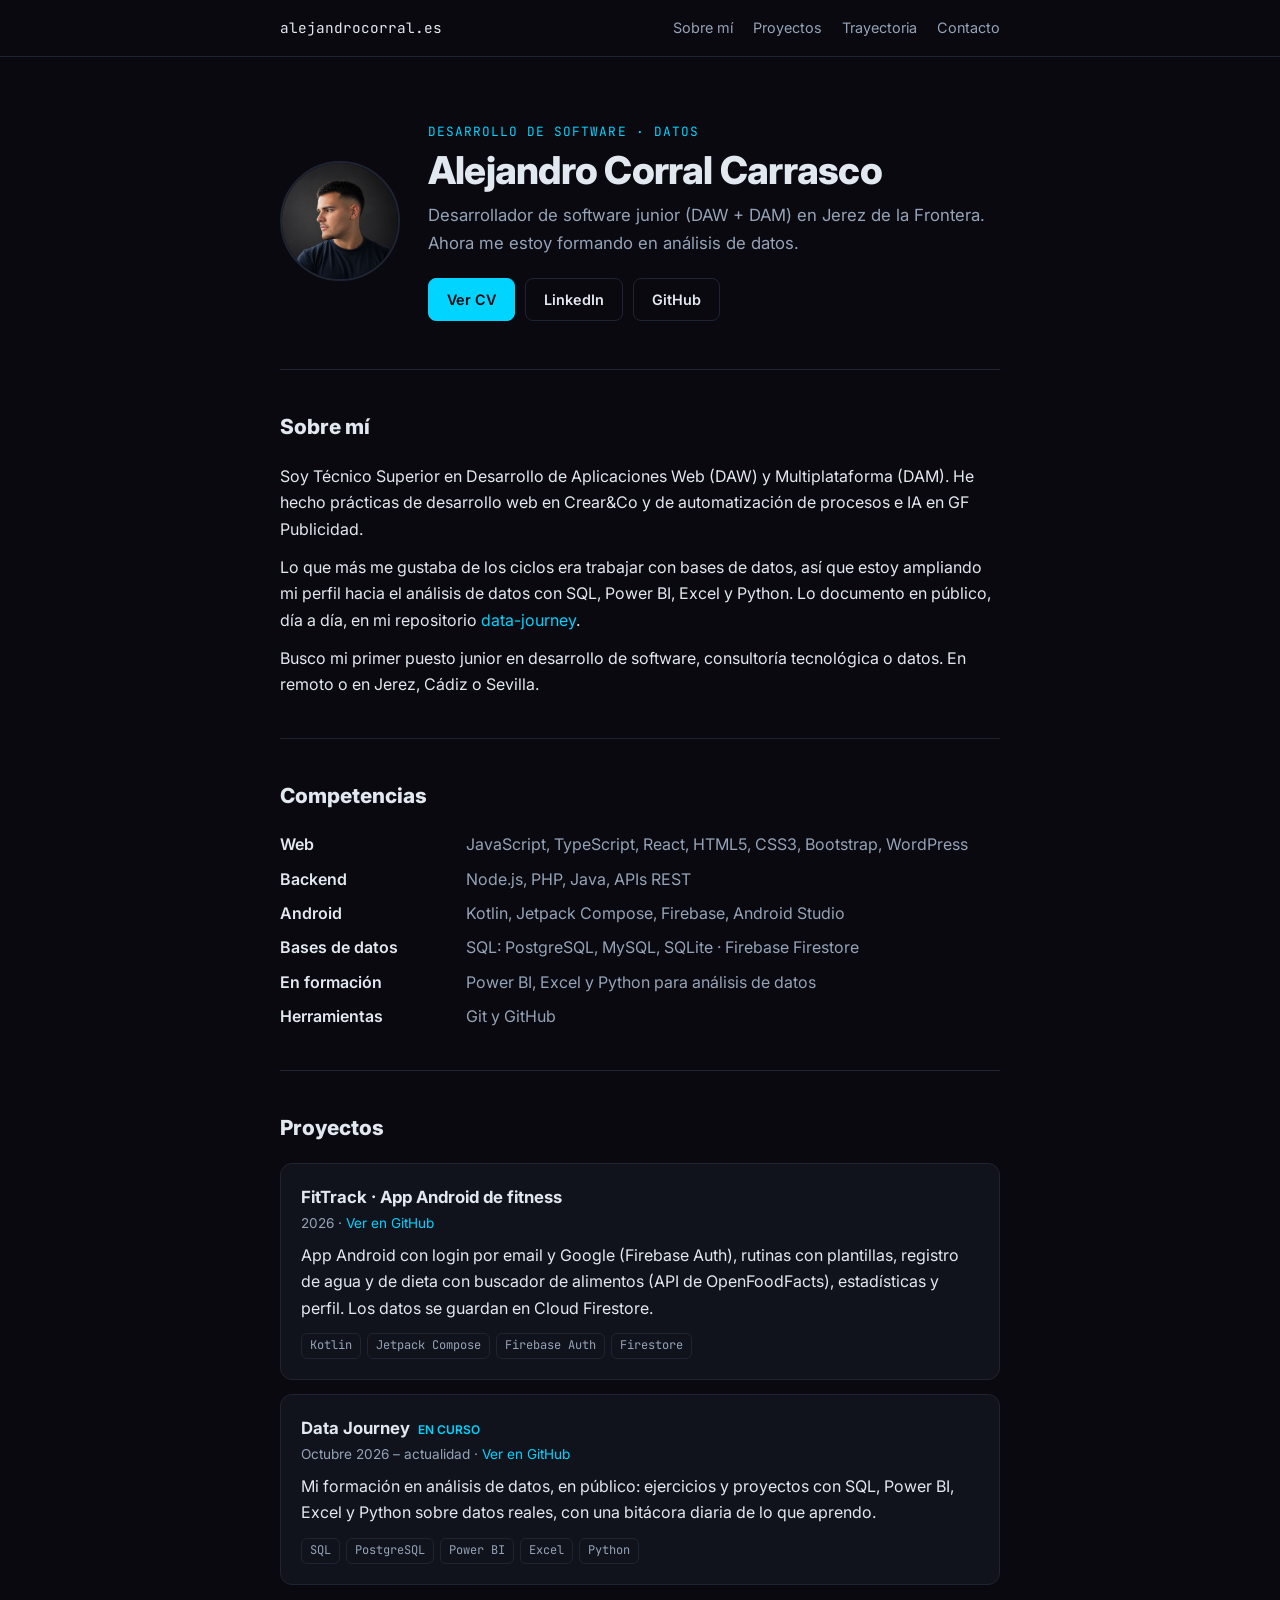
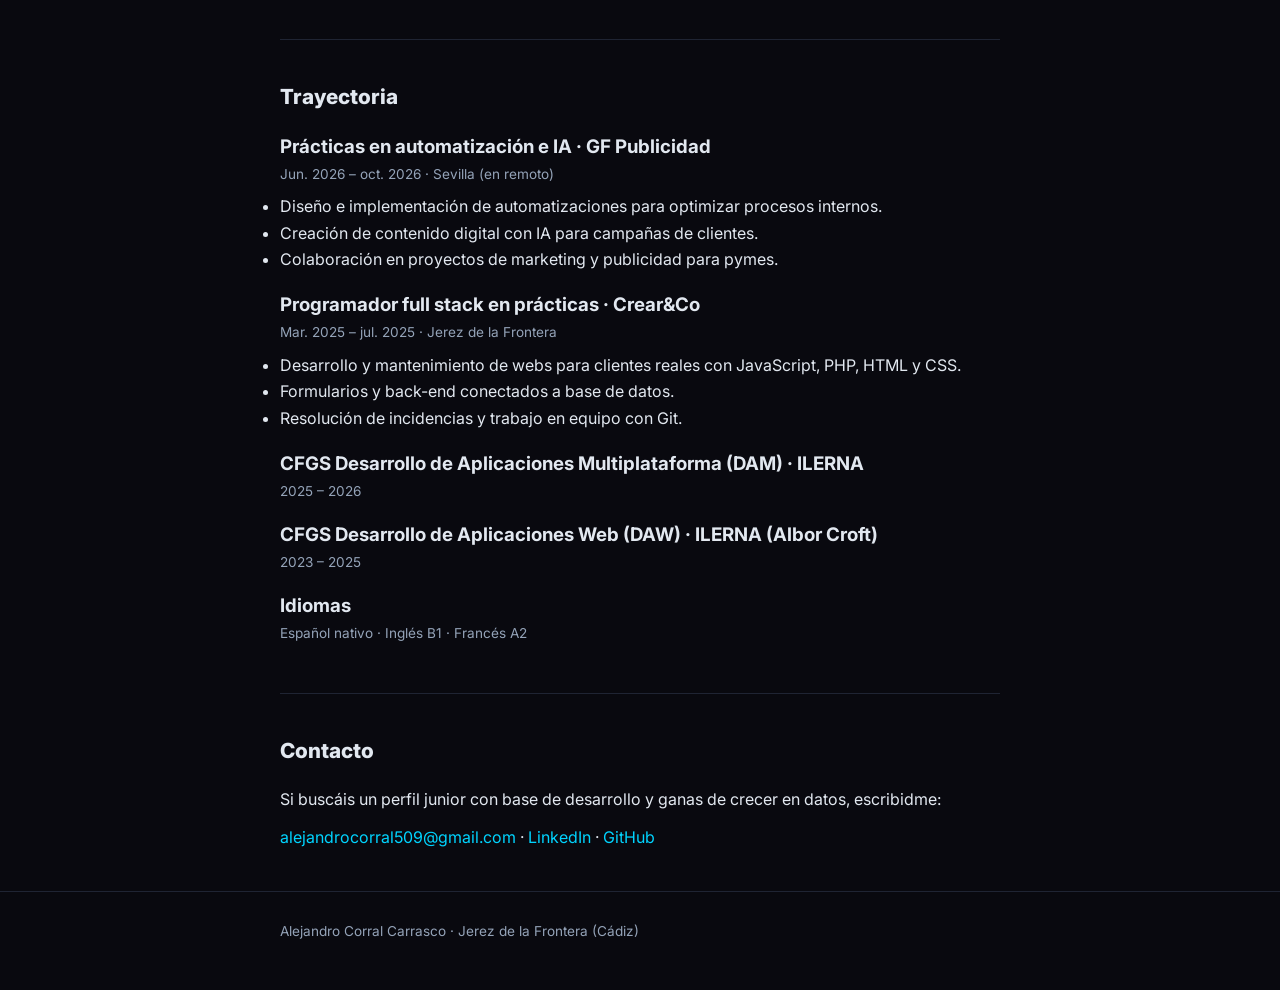
==== commit 368c8c57: "Rehacer la web: perfil de desarrollador junior formándose en datos Quito Planify, Nexus Store y la d" ====
--- a/index.html
+++ b/index.html
@@ -1,1016 +1,198 @@
-<!DOCTYPE html>
+<!doctype html>
 <html lang="es">
 <head>
-    <meta charset="UTF-8">
-    <meta name="viewport" content="width=device-width, initial-scale=1.0">
-    <title>Alejandro Corral — Desarrollador Back-End &amp; Full-Stack</title>
-    <meta name="description" content="Portfolio de Alejandro Corral Carrasco, desarrollador back-end y full-stack. APIs REST, Node.js, PHP y Java/Kotlin, bases de datos y automatización con IA. Jerez de la Frontera.">
-    <meta name="robots" content="index, follow">
-    <link rel="canonical" href="https://alejandrocorral.es/">
-    <meta property="og:type" content="website">
-    <meta property="og:url" content="https://alejandrocorral.es/">
-    <meta property="og:title" content="Alejandro Corral — Desarrollador Back-End & Full-Stack">
-    <meta property="og:description" content="Desarrollador back-end y full-stack: APIs REST, Node.js, PHP y Java/Kotlin, bases de datos y automatización con IA. Proyectos, experiencia y contacto.">
-    <meta property="og:image" content="https://alejandrocorral.es/foto.PNG">
-    <meta property="og:locale" content="es_ES">
-    <meta property="og:locale:alternate" content="en_US">
-    <meta name="twitter:card" content="summary_large_image">
-    <meta name="twitter:title" content="Alejandro Corral — Back-End & Full-Stack Developer">
-    <meta name="twitter:description" content="Back-end and full-stack developer: REST APIs, Node.js, PHP and Java/Kotlin, databases and AI automation.">
-    <meta name="twitter:image" content="https://alejandrocorral.es/foto.PNG">
-    <link rel="icon" type="image/svg+xml" href="favicon.svg">
-    <link rel="preconnect" href="https://fonts.googleapis.com">
-    <link rel="preconnect" href="https://fonts.gstatic.com" crossorigin>
-    <link href="https://fonts.googleapis.com/css2?family=Inter:wght@300;400;500;600;700&family=JetBrains+Mono:wght@400;500&display=swap" rel="stylesheet">
-    <style>
-        :root {
-            --bg: #09090f;
-            --bg-card: #111120;
-            --bg-card-hover: #17172a;
-            --accent: #00d4ff;
-            --accent-dim: rgba(0,212,255,.08);
-            --accent-border: rgba(0,212,255,.25);
-            --purple: #8b5cf6;
-            --purple-dim: rgba(139,92,246,.12);
-            --purple-border: rgba(139,92,246,.25);
-            --text: #e2e8f0;
-            --text-muted: #94a3b8;
-            --text-dim: #64748b;
-            --border: rgba(255,255,255,.07);
-            --border-strong: rgba(255,255,255,.12);
-        }
-        *, *::before, *::after { margin:0; padding:0; box-sizing:border-box; }
-        html { scroll-behavior:smooth; }
-        body { font-family:'Inter',sans-serif; background:var(--bg); color:var(--text); line-height:1.6; overflow-x:hidden; }
+<meta charset="utf-8">
+<meta name="viewport" content="width=device-width, initial-scale=1">
+<title>Alejandro Corral · Desarrollador de software junior</title>
+<meta name="description" content="Alejandro Corral Carrasco, desarrollador de software junior (DAW + DAM) en Jerez de la Frontera, formándose en análisis de datos.">
+<link rel="canonical" href="https://alejandrocorral.es/">
+<meta property="og:title" content="Alejandro Corral · Desarrollador de software junior">
+<meta property="og:description" content="Técnico Superior en DAW y DAM. Formándome en análisis de datos con SQL, Power BI y Python.">
+<meta property="og:url" content="https://alejandrocorral.es/">
+<meta property="og:type" content="website">
+<link rel="icon" href="favicon.svg" type="image/svg+xml">
+<link rel="preconnect" href="https://fonts.googleapis.com">
+<link rel="preconnect" href="https://fonts.gstatic.com" crossorigin>
+<link href="https://fonts.googleapis.com/css2?family=Inter:wght@400;500;600;800&family=JetBrains+Mono:wght@400&display=swap" rel="stylesheet">
+<style>
+  :root {
+    --bg: #09090f;
+    --surface: #11131c;
+    --border: #1f2433;
+    --text: #e2e8f0;
+    --muted: #94a3b8;
+    --accent: #00d4ff;
+  }
+  * { margin: 0; padding: 0; box-sizing: border-box; }
+  html { scroll-behavior: smooth; }
+  body {
+    background: var(--bg);
+    color: var(--text);
+    font-family: 'Inter', system-ui, sans-serif;
+    line-height: 1.65;
+  }
+  a { color: var(--accent); text-decoration: none; }
+  a:hover { text-decoration: underline; }
+  .wrap { max-width: 760px; margin: 0 auto; padding: 0 20px; }
 
-        /* ── NAV ── */
-        nav {
-            position:fixed; top:0; width:100%; z-index:100;
-            padding:1.25rem 3rem;
-            display:flex; justify-content:space-between; align-items:center;
-            transition:background .3s, border-color .3s, padding .3s;
-        }
-        nav.scrolled {
-            background:rgba(9,9,15,.88);
-            backdrop-filter:blur(16px);
-            border-bottom:1px solid var(--border);
-            padding:.85rem 3rem;
-        }
-        .nav-logo { font-family:'JetBrains Mono',monospace; font-size:.95rem; color:var(--accent); text-decoration:none; font-weight:500; letter-spacing:-.02em; z-index:101; }
-        .nav-links { display:flex; gap:2.25rem; list-style:none; }
-        .nav-links a { color:var(--text-muted); text-decoration:none; font-size:.875rem; transition:color .2s; }
-        .nav-links a:hover, .nav-links a.spy-active { color:var(--accent); }
+  nav { border-bottom: 1px solid var(--border); }
+  nav .wrap { display: flex; justify-content: space-between; align-items: center; height: 56px; }
+  nav .brand { font-family: 'JetBrains Mono', monospace; color: var(--text); font-size: .9rem; }
+  nav ul { list-style: none; display: flex; gap: 20px; font-size: .9rem; }
+  nav ul a { color: var(--muted); }
 
-        /* hamburger */
-        .hamburger { display:none; flex-direction:column; gap:5px; background:none; border:none; cursor:pointer; padding:4px; z-index:101; }
-        .hamburger span { display:block; width:22px; height:2px; background:var(--text); border-radius:2px; transition:all .3s; }
-        .hamburger.open span:nth-child(1) { transform:rotate(45deg) translate(5px,5px); }
-        .hamburger.open span:nth-child(2) { opacity:0; width:0; }
-        .hamburger.open span:nth-child(3) { transform:rotate(-45deg) translate(5px,-5px); }
+  header { padding: 64px 0 48px; display: flex; gap: 28px; align-items: center; }
+  header img { width: 120px; height: 120px; border-radius: 50%; object-fit: cover; flex-shrink: 0; border: 2px solid var(--border); }
+  .eyebrow { font-family: 'JetBrains Mono', monospace; font-size: .8rem; color: var(--accent); letter-spacing: .08em; }
+  h1 { font-size: 2.4rem; font-weight: 800; letter-spacing: -.02em; line-height: 1.15; margin: 6px 0 10px; }
+  .lead { color: var(--muted); font-size: 1.05rem; }
+  .actions { display: flex; flex-wrap: wrap; gap: 10px; margin-top: 20px; }
+  .btn { display: inline-block; padding: 9px 18px; border-radius: 8px; font-size: .9rem; font-weight: 600; border: 1px solid var(--border); color: var(--text); }
+  .btn.primary { background: var(--accent); color: var(--bg); border-color: var(--accent); }
+  .btn:hover { text-decoration: none; opacity: .85; }
 
-        /* mobile nav overlay */
-        .mobile-nav { position:fixed; inset:0; background:rgba(9,9,15,.97); z-index:99; display:flex; align-items:center; justify-content:center; opacity:0; pointer-events:none; transition:opacity .3s; }
-        .mobile-nav.open { opacity:1; pointer-events:all; }
-        .mobile-links { list-style:none; text-align:center; }
-        .mobile-links li { margin:1.6rem 0; }
-        .mobile-links a { font-size:2rem; font-weight:600; color:var(--text-muted); text-decoration:none; letter-spacing:-.03em; transition:color .2s; }
-        .mobile-links a:hover { color:var(--accent); }
+  section { padding: 40px 0; border-top: 1px solid var(--border); }
+  h2 { font-size: 1.3rem; font-weight: 800; margin-bottom: 18px; }
+  p + p { margin-top: 12px; }
 
-        /* ── HERO ── */
-        #hero { min-height:100vh; display:flex; align-items:center; justify-content:center; padding:8rem 2rem 5rem; position:relative; text-align:center; }
-        .hero-grid { position:absolute; inset:0; background-image:linear-gradient(rgba(0,212,255,.025) 1px,transparent 1px),linear-gradient(90deg,rgba(0,212,255,.025) 1px,transparent 1px); background-size:55px 55px; mask-image:radial-gradient(ellipse 80% 80% at 50% 50%,black 30%,transparent 100%); pointer-events:none; }
-        .hero-content { position:relative; z-index:1; max-width:760px; }
-        .hero-badge { display:inline-flex; align-items:center; gap:.5rem; font-family:'JetBrains Mono',monospace; font-size:.8rem; color:var(--accent); background:var(--accent-dim); border:1px solid var(--accent-border); padding:.4rem 1rem; border-radius:100px; margin-bottom:2rem; }
-        .hero-badge::before { content:''; width:7px; height:7px; border-radius:50%; background:var(--accent); animation:pulse 2s infinite; }
-        @keyframes pulse { 0%,100%{opacity:1} 50%{opacity:.25} }
-        .hero-name { font-size:clamp(2.8rem,9vw,5.5rem); font-weight:700; line-height:1.05; letter-spacing:-.03em; margin-bottom:1.25rem; }
-        .hero-name .accent { color:var(--accent); }
-        .hero-subtitle { font-size:clamp(1rem,2.5vw,1.3rem); color:var(--text-muted); font-weight:300; margin-bottom:1.5rem; letter-spacing:.01em; }
-        .hero-bio { font-size:1rem; color:var(--text-dim); max-width:520px; margin:0 auto 2.75rem; line-height:1.85; }
-        .hero-cta { display:flex; gap:.85rem; justify-content:center; flex-wrap:wrap; }
+  .card { background: var(--surface); border: 1px solid var(--border); border-radius: 12px; padding: 20px; margin-bottom: 14px; }
+  .card h3 { font-size: 1.05rem; }
+  .meta { color: var(--muted); font-size: .85rem; margin-bottom: 8px; }
+  .card ul { padding-left: 18px; color: var(--text); }
+  .tags { display: flex; flex-wrap: wrap; gap: 6px; margin-top: 12px; }
+  .tags span { font-family: 'JetBrains Mono', monospace; font-size: .75rem; color: var(--muted); border: 1px solid var(--border); border-radius: 6px; padding: 2px 8px; }
+  .status { font-size: .75rem; font-weight: 600; color: var(--accent); margin-left: 8px; }
 
-        /* ── BUTTONS ── */
-        .btn { display:inline-flex; align-items:center; gap:.4rem; padding:.75rem 1.75rem; border-radius:9px; font-size:.9rem; font-weight:500; text-decoration:none; transition:all .2s ease; cursor:pointer; border:none; }
-        .btn-primary { background:var(--accent); color:#09090f; font-weight:600; }
-        .btn-primary:hover { background:#33ddff; transform:translateY(-2px); }
-        .btn-outline { background:transparent; color:var(--text-muted); border:1px solid var(--border-strong); }
-        .btn-outline:hover { border-color:var(--accent); color:var(--accent); transform:translateY(-2px); }
+  dl.skills { display: grid; grid-template-columns: 170px 1fr; gap: 8px 16px; }
+  dl.skills dt { font-weight: 600; }
+  dl.skills dd { color: var(--muted); }
 
-        /* ── LAYOUT ── */
-        .section-inner { max-width:900px; margin:0 auto; padding:5.5rem 2rem; }
-        .divider { border:none; border-top:1px solid var(--border); }
-        .section-eyebrow { font-family:'JetBrains Mono',monospace; font-size:.75rem; color:var(--accent); letter-spacing:.15em; text-transform:uppercase; margin-bottom:.75rem; }
-        .section-heading { font-size:clamp(1.75rem,4vw,2.4rem); font-weight:700; letter-spacing:-.025em; margin-bottom:3rem; }
+  .timeline .item { margin-bottom: 18px; }
+  .timeline .item:last-child { margin-bottom: 0; }
 
-        /* ── ABOUT ── */
-        .about-grid { display:grid; grid-template-columns:260px 1fr; gap:3.5rem; align-items:start; }
-        .about-photo { width:100%; border-radius:18px; object-fit:cover; aspect-ratio:1; display:block; border:1.5px solid var(--accent-border); }
-        .about-photo-placeholder { width:100%; aspect-ratio:1; border-radius:18px; background:var(--bg-card); border:1.5px dashed var(--accent-border); display:flex; flex-direction:column; align-items:center; justify-content:center; color:var(--text-dim); font-size:.82rem; gap:.5rem; text-align:center; padding:1rem; }
-        .about-photo-placeholder svg { opacity:.3; }
-        .about-text p { color:var(--text-muted); margin-bottom:1.1rem; line-height:1.85; font-size:.975rem; }
-        .about-meta { display:flex; flex-direction:column; gap:.6rem; margin-top:1.75rem; padding-top:1.5rem; border-top:1px solid var(--border); }
-        .meta-row { display:flex; align-items:center; gap:.65rem; font-size:.875rem; color:var(--text-dim); }
-        .meta-row .dot { color:var(--accent); }
-        .meta-row a { color:var(--text-dim); text-decoration:none; transition:color .2s; }
-        .meta-row a:hover { color:var(--accent); }
+  footer { border-top: 1px solid var(--border); padding: 28px 0 48px; color: var(--muted); font-size: .85rem; }
 
-        /* ── SKILLS ── */
-        .skills-grid { display:grid; grid-template-columns:1fr 1fr; gap:1rem; }
-        .skill-card { background:var(--bg-card); border:1px solid var(--border); border-radius:14px; padding:1.4rem 1.5rem; transition:border-color .2s; }
-        .skill-card:hover { border-color:var(--border-strong); }
-        .skill-card-label { font-family:'JetBrains Mono',monospace; font-size:.72rem; color:var(--accent); text-transform:uppercase; letter-spacing:.12em; margin-bottom:1rem; }
-        .tag-row { display:flex; flex-wrap:wrap; gap:.45rem; }
-        .tag { font-size:.82rem; padding:.3rem .75rem; border-radius:6px; background:rgba(255,255,255,.04); border:1px solid var(--border); color:var(--text-muted); transition:all .2s; cursor:default; }
-        .tag:hover { border-color:var(--accent); color:var(--accent); background:var(--accent-dim); }
-        .tag.new { border-color:rgba(139,92,246,.25); color:var(--purple); background:var(--purple-dim); }
-
-        /* ── PROJECTS ── */
-        .projects-grid { display:flex; flex-direction:column; gap:1.25rem; }
-        .project-card { background:var(--bg-card); border:1px solid var(--border); border-radius:18px; padding:2rem 2.25rem; transition:all .3s ease; position:relative; overflow:hidden; }
-        .project-card:hover { border-color:var(--border-strong); background:var(--bg-card-hover); transform:translateY(-3px); }
-        .project-card.featured { border-color:rgba(0,212,255,.15); }
-        .project-card.featured::before { content:''; position:absolute; top:0; left:0; right:0; height:1.5px; background:linear-gradient(90deg,var(--accent),var(--purple),transparent); }
-        .project-header { display:flex; justify-content:space-between; align-items:flex-start; margin-bottom:.85rem; }
-        .project-name { font-size:1.15rem; font-weight:600; margin-bottom:.2rem; }
-        .project-year { font-family:'JetBrains Mono',monospace; font-size:.75rem; color:var(--text-dim); }
-        .badge { font-size:.7rem; padding:.28rem .75rem; border-radius:100px; white-space:nowrap; font-weight:500; }
-        .badge-accent { background:var(--accent-dim); color:var(--accent); border:1px solid var(--accent-border); }
-        .badge-purple { background:var(--purple-dim); color:var(--purple); border:1px solid var(--purple-border); }
-        .project-desc { color:var(--text-muted); font-size:.935rem; line-height:1.75; margin-bottom:1.4rem; }
-        .project-tags { display:flex; flex-wrap:wrap; gap:.4rem; margin-bottom:1.4rem; }
-        .project-tag { font-family:'JetBrains Mono',monospace; font-size:.73rem; padding:.22rem .6rem; border-radius:4px; background:var(--purple-dim); color:var(--purple); border:1px solid var(--purple-border); }
-        .project-links { display:flex; gap:1.25rem; }
-        .project-link { font-size:.85rem; color:var(--accent); text-decoration:none; display:flex; align-items:center; gap:.3rem; transition:opacity .2s; }
-        .project-link:hover { opacity:.65; }
-
-        /* ── TIMELINE ── */
-        .timeline-cols { display:grid; grid-template-columns:1fr 1fr; gap:3rem; }
-        .tl-section-title { font-family:'JetBrains Mono',monospace; font-size:.72rem; color:var(--text-dim); text-transform:uppercase; letter-spacing:.12em; margin-bottom:2rem; }
-        .timeline { position:relative; padding-left:1.75rem; }
-        .timeline::before { content:''; position:absolute; left:0; top:10px; bottom:0; width:1px; background:var(--border); }
-        .tl-item { position:relative; margin-bottom:2.25rem; }
-        .tl-item:last-child { margin-bottom:0; }
-        .tl-item::before { content:''; position:absolute; left:-1.75rem; top:9px; width:7px; height:7px; border-radius:50%; background:var(--accent); box-shadow:0 0 0 3px rgba(0,212,255,.15); }
-        .tl-date { font-family:'JetBrains Mono',monospace; font-size:.72rem; color:var(--accent); margin-bottom:.35rem; }
-        .tl-title { font-size:.975rem; font-weight:600; margin-bottom:.15rem; }
-        .tl-place { font-size:.85rem; color:var(--text-dim); margin-bottom:.6rem; }
-        .tl-desc { color:var(--text-muted); font-size:.875rem; line-height:1.75; }
-        .tl-desc ul { padding-left:1.1rem; }
-        .tl-desc li { margin-bottom:.25rem; }
-
-        /* ── CONTACT ── */
-        .contact-box { background:var(--bg-card); border:1px solid var(--border); border-radius:22px; padding:4rem 3rem; text-align:center; position:relative; overflow:hidden; }
-        .contact-box::before { content:''; position:absolute; top:0; left:0; right:0; height:1.5px; background:linear-gradient(90deg,transparent,var(--accent),var(--purple),transparent); }
-        .contact-heading { font-size:clamp(1.6rem,4vw,2.25rem); font-weight:700; letter-spacing:-.025em; margin-bottom:1rem; }
-        .contact-sub { color:var(--text-muted); max-width:440px; margin:0 auto 1.5rem; line-height:1.8; font-size:.975rem; }
-        .contact-info { display:flex; justify-content:center; gap:2rem; flex-wrap:wrap; margin-bottom:2rem; }
-        .contact-info-item { display:flex; align-items:center; gap:.5rem; font-size:.875rem; color:var(--text-dim); }
-        .contact-info-item a { color:var(--text-dim); text-decoration:none; transition:color .2s; }
-        .contact-info-item a:hover { color:var(--accent); }
-        .contact-info-item .dot { color:var(--accent); }
-        .contact-btns { display:flex; justify-content:center; gap:.85rem; flex-wrap:wrap; }
-
-        /* ── FOOTER ── */
-        footer { text-align:center; padding:2rem; color:var(--text-dim); font-size:.82rem; border-top:1px solid var(--border); }
-
-        /* ── LANG TOGGLE ── */
-        .lang-toggle { background:none; border:1px solid var(--border-strong); color:var(--text-muted); font-family:'JetBrains Mono',monospace; font-size:.72rem; font-weight:600; padding:.28rem .65rem; border-radius:6px; cursor:pointer; transition:color .2s,border-color .2s; letter-spacing:.05em; margin-right:.5rem; }
-        .lang-toggle:hover { color:var(--accent); border-color:var(--accent-border); }
-
-        /* ── CONTACT FORM ── */
-        .contact-form { margin:2rem 0 1.5rem; }
-        .form-row { display:grid; grid-template-columns:1fr 1fr; gap:1rem; }
-        @media(max-width:600px){ .form-row { grid-template-columns:1fr; } }
-        .form-group { display:flex; flex-direction:column; gap:.4rem; margin-bottom:1rem; }
-        .form-group label { font-size:.78rem; color:var(--text-muted); font-weight:500; }
-        .form-group input, .form-group textarea { background:var(--bg-card); border:1px solid var(--border-strong); border-radius:10px; padding:.75rem 1rem; color:var(--text); font-family:'Inter',sans-serif; font-size:.88rem; transition:border-color .2s; resize:vertical; }
-        .form-group input:focus, .form-group textarea:focus { outline:none; border-color:var(--accent-border); box-shadow:0 0 0 3px rgba(0,212,255,.07); }
-        .form-group input::placeholder, .form-group textarea::placeholder { color:var(--text-dim); }
-        .form-status { margin-top:.75rem; font-size:.84rem; min-height:1.2em; }
-        .form-status.ok { color:#4ade80; }
-        .form-status.err { color:#f87171; }
-        .contact-or { text-align:center; position:relative; margin:1.5rem 0 1.25rem; }
-        .contact-or::before { content:''; position:absolute; top:50%; left:0; right:0; height:1px; background:var(--border); }
-        .contact-or span { position:relative; background:var(--bg); padding:0 1rem; font-size:.78rem; color:var(--text-dim); }
-
-        /* ── CUSTOM CURSOR ── */
-        @media (pointer:fine) {
-            html, body, a, button, [role=button] { cursor:none !important; }
-        }
-        .c-dot {
-            position:fixed; z-index:9999; pointer-events:none;
-            width:8px; height:8px; border-radius:50%;
-            background:#fff; mix-blend-mode:difference;
-            transform:translate(-50%,-50%);
-            opacity:0; transition:opacity .3s, transform .15s;
-            will-change:left,top;
-        }
-        .c-dot.click { transform:translate(-50%,-50%) scale(.5); }
-        .c-ring {
-            position:fixed; z-index:9998; pointer-events:none;
-            width:38px; height:38px; border-radius:50%;
-            border:1.5px solid rgba(0,212,255,.55);
-            transform:translate(-50%,-50%);
-            opacity:0; display:flex; align-items:center; justify-content:center;
-            transition:opacity .3s, width .35s cubic-bezier(.23,1,.32,1), height .35s cubic-bezier(.23,1,.32,1), background .35s, border-color .35s;
-            will-change:left,top,width,height;
-        }
-        .c-ring.hover {
-            width:72px; height:72px;
-            border-color:var(--accent);
-            background:rgba(0,212,255,.06);
-        }
-        .c-ring.click { transform:translate(-50%,-50%) scale(.88); }
-        .c-label {
-            font-family:'JetBrains Mono',monospace; font-size:.58rem; font-weight:700;
-            color:var(--accent); letter-spacing:.06em; text-transform:uppercase;
-            opacity:0; transition:opacity .2s; white-space:nowrap; user-select:none;
-        }
-        .c-ring.hover .c-label { opacity:1; }
-
-        /* ── ANIMATIONS ── */
-        .fade-in { opacity:0; transform:translateY(22px); transition:opacity .65s ease,transform .65s ease; }
-        .fade-in.visible { opacity:1; transform:translateY(0); }
-
-        /* ── SCROLL PROGRESS ── */
-        .scroll-progress { position:fixed; top:0; left:0; z-index:200; height:2px; width:0%; background:linear-gradient(90deg,var(--accent),var(--purple)); pointer-events:none; transition:width .08s linear; }
-
-        /* ── CURSOR GLOW ── */
-        .cursor-glow { position:fixed; pointer-events:none; z-index:0; width:520px; height:520px; border-radius:50%; background:radial-gradient(circle,rgba(0,212,255,.07) 0%,transparent 70%); transform:translate(-50%,-50%); left:-999px; top:-999px; opacity:0; transition:opacity .4s; }
-
-        /* ── ORBS ── */
-        .orb { position:fixed; pointer-events:none; z-index:0; border-radius:50%; filter:blur(90px); opacity:.1; }
-        .orb-1 { width:650px; height:650px; background:var(--accent); top:-250px; right:-200px; animation:floatA 14s ease-in-out infinite; }
-        .orb-2 { width:550px; height:550px; background:var(--purple); bottom:10%; left:-220px; animation:floatB 18s ease-in-out infinite; }
-        .orb-3 { width:420px; height:420px; background:var(--accent); bottom:-120px; right:15%; animation:floatC 11s ease-in-out infinite; }
-        @keyframes floatA { 0%,100%{transform:translate(0,0)} 50%{transform:translate(-40px,50px)} }
-        @keyframes floatB { 0%,100%{transform:translate(0,0)} 50%{transform:translate(50px,-35px)} }
-        @keyframes floatC { 0%,100%{transform:translate(0,0)} 50%{transform:translate(-25px,-45px)} }
-
-        /* ── STATS ── */
-        .stats-section { display:flex; justify-content:center; border-top:1px solid var(--border); border-bottom:1px solid var(--border); background:rgba(255,255,255,.015); flex-wrap:wrap; }
-        .stat-item { flex:1; min-width:140px; max-width:220px; text-align:center; padding:2.25rem 1rem; position:relative; }
-        .stat-item+.stat-item::before { content:''; position:absolute; left:0; top:22%; bottom:22%; width:1px; background:var(--border); }
-        .stat-num { font-size:2.4rem; font-weight:800; letter-spacing:-.04em; background:linear-gradient(135deg,var(--accent),var(--purple)); -webkit-background-clip:text; -webkit-text-fill-color:transparent; display:block; line-height:1.1; }
-        .stat-label { font-size:.72rem; color:var(--text-dim); margin-top:.4rem; text-transform:uppercase; letter-spacing:.08em; }
-
-        /* ── TYPING ── */
-        .typing-cursor { display:inline-block; width:2px; height:.9em; background:var(--accent); margin-left:3px; vertical-align:middle; animation:blink 1s step-end infinite; }
-        @keyframes blink { 0%,100%{opacity:1} 50%{opacity:0} }
-
-        /* ── STAGGER ── */
-        .stagger>* { opacity:0; transform:translateY(18px); transition:opacity .5s ease,transform .5s ease; }
-        .stagger.visible>*:nth-child(1) { transition-delay:.05s; }
-        .stagger.visible>*:nth-child(2) { transition-delay:.15s; }
-        .stagger.visible>*:nth-child(3) { transition-delay:.25s; }
-        .stagger.visible>*:nth-child(4) { transition-delay:.35s; }
-        .stagger.visible>* { opacity:1; transform:translateY(0); }
-
-        /* ── BACK TO TOP ── */
-        .back-to-top { position:fixed; bottom:2rem; right:2rem; z-index:99; width:42px; height:42px; border-radius:10px; background:var(--bg-card); border:1px solid var(--border-strong); color:var(--accent); cursor:pointer; display:flex; align-items:center; justify-content:center; opacity:0; transform:translateY(10px); transition:all .3s ease; pointer-events:none; }
-        .back-to-top.visible { opacity:1; transform:translateY(0); pointer-events:all; }
-        .back-to-top:hover { border-color:var(--accent); background:var(--accent-dim); transform:translateY(-3px); }
-
-        /* ── RESPONSIVE ── */
-        @media (max-width:700px) {
-            nav { padding:1rem 1.25rem; }
-            nav.scrolled { padding:.75rem 1.25rem; }
-            .hamburger { display:flex; }
-            .nav-links { display:none; }
-            .about-grid { grid-template-columns:1fr; }
-            .about-photo, .about-photo-placeholder { max-width:220px; margin:0 auto; }
-            .skills-grid { grid-template-columns:1fr; }
-            .timeline-cols { grid-template-columns:1fr; gap:2rem; }
-            .contact-box { padding:2.5rem 1.5rem; }
-            .section-inner { padding:4rem 1.25rem; }
-            .contact-info { flex-direction:column; align-items:center; gap:.75rem; }
-        }
-    </style>
+  @media (max-width: 600px) {
+    nav ul { display: none; }
+    header { flex-direction: column; align-items: flex-start; padding-top: 40px; }
+    h1 { font-size: 1.7rem; overflow-wrap: anywhere; }
+    dl.skills { grid-template-columns: 1fr; gap: 2px; }
+    dl.skills dd { margin-bottom: 8px; }
+  }
+</style>
 </head>
 <body>
 
-<!-- SCROLL PROGRESS -->
-<div class="scroll-progress" id="scrollProgress"></div>
-
-<!-- CUSTOM CURSOR -->
-<div class="c-dot" id="cDot" aria-hidden="true"></div>
-<div class="c-ring" id="cRing" aria-hidden="true"><span class="c-label" id="cLabel"></span></div>
-
-<!-- CURSOR GLOW -->
-<div class="cursor-glow" id="cursorGlow" aria-hidden="true"></div>
-
-<!-- BACKGROUND ORBS -->
-<div class="orb orb-1" aria-hidden="true"></div>
-<div class="orb orb-2" aria-hidden="true"></div>
-<div class="orb orb-3" aria-hidden="true"></div>
-
-<!-- NAV -->
-<nav id="navbar">
-    <a href="#hero" class="nav-logo">acc.dev</a>
-    <ul class="nav-links" id="nav-links">
-        <li><a href="#sobre-mi" data-i18n="nav.about">Sobre mí</a></li>
-        <li><a href="#skills">Skills</a></li>
-        <li><a href="#proyectos" data-i18n="nav.projects">Proyectos</a></li>
-        <li><a href="#experiencia" data-i18n="nav.career">Trayectoria</a></li>
-        <li><a href="#contacto" data-i18n="nav.contact">Contacto</a></li>
+<nav>
+  <div class="wrap">
+    <span class="brand">alejandrocorral.es</span>
+    <ul>
+      <li><a href="#sobre-mi">Sobre mí</a></li>
+      <li><a href="#proyectos">Proyectos</a></li>
+      <li><a href="#trayectoria">Trayectoria</a></li>
+      <li><a href="#contacto">Contacto</a></li>
     </ul>
-    <button id="langToggle" class="lang-toggle" aria-label="Change language">EN</button>
-    <button class="hamburger" id="hamburger" aria-label="Menú">
-        <span></span><span></span><span></span>
-    </button>
+  </div>
 </nav>
 
-<!-- MOBILE NAV -->
-<div class="mobile-nav" id="mobile-nav">
-    <ul class="mobile-links">
-        <li><a href="#sobre-mi" onclick="closeNav()" data-i18n="nav.about">Sobre mí</a></li>
-        <li><a href="#skills" onclick="closeNav()">Skills</a></li>
-        <li><a href="#proyectos" onclick="closeNav()" data-i18n="nav.projects">Proyectos</a></li>
-        <li><a href="#experiencia" onclick="closeNav()" data-i18n="nav.career">Trayectoria</a></li>
-        <li><a href="#contacto" onclick="closeNav()" data-i18n="nav.contact">Contacto</a></li>
-    </ul>
-</div>
+<main class="wrap">
+  <header>
+    <img src="foto.PNG" alt="Alejandro Corral Carrasco">
+    <div>
+      <div class="eyebrow">DESARROLLO DE SOFTWARE · DATOS</div>
+      <h1>Alejandro Corral Carrasco</h1>
+      <p class="lead">Desarrollador de software junior (DAW + DAM) en Jerez de la Frontera. Ahora me estoy formando en análisis de datos.</p>
+      <div class="actions">
+        <a class="btn primary" href="cv.html">Ver CV</a>
+        <a class="btn" href="https://www.linkedin.com/in/alejandro-corral-carrasco/" target="_blank" rel="noopener">LinkedIn</a>
+        <a class="btn" href="https://github.com/alejandrocorral509" target="_blank" rel="noopener">GitHub</a>
+      </div>
+    </div>
+  </header>
 
-<!-- HERO -->
-<section id="hero">
-    <div class="hero-grid" aria-hidden="true"></div>
-    <div class="hero-content">
-        <div class="hero-badge" data-i18n="hero.badge">Disponible para nuevas oportunidades</div>
-        <h1 class="hero-name">Alejandro<br><span class="accent">Corral</span></h1>
-        <p class="hero-subtitle"><span data-i18n="hero.dev">Desarrollador</span> <span id="typeTarget" class="accent"></span><span class="typing-cursor" aria-hidden="true"></span></p>
-        <p class="hero-bio" data-i18n="hero.bio">
-            Diseño y construyo APIs REST, back-ends y bases de datos desde Jerez de la Frontera.
-            Especializado en Node.js, PHP y Java/Kotlin, con foco en arquitectura, datos e integración de IA.
-        </p>
-        <div class="hero-cta">
-            <a href="#proyectos" class="btn btn-primary" data-i18n="hero.btn.projects">Ver proyectos</a>
-            <a href="cv.html" target="_blank" rel="noopener" class="btn btn-outline" data-i18n="hero.btn.cv">Descargar CV ↓</a>
-            <a href="#contacto" class="btn btn-outline" data-i18n="nav.contact">Contacto</a>
-        </div>
+  <section id="sobre-mi">
+    <h2>Sobre mí</h2>
+    <p>Soy Técnico Superior en Desarrollo de Aplicaciones Web (DAW) y Multiplataforma (DAM). He hecho prácticas de desarrollo web en Crear&amp;Co y de automatización de procesos e IA en GF Publicidad.</p>
+    <p>Lo que más me gustaba de los ciclos era trabajar con bases de datos, así que estoy ampliando mi perfil hacia el análisis de datos con SQL, Power BI, Excel y Python. Lo documento en público, día a día, en mi repositorio <a href="https://github.com/alejandrocorral509/data-journey" target="_blank" rel="noopener">data-journey</a>.</p>
+    <p>Busco mi primer puesto junior en desarrollo de software, consultoría tecnológica o datos. En remoto o en Jerez, Cádiz o Sevilla.</p>
+  </section>
+
+  <section id="competencias">
+    <h2>Competencias</h2>
+    <dl class="skills">
+      <dt>Web</dt><dd>JavaScript, TypeScript, React, HTML5, CSS3, Bootstrap, WordPress</dd>
+      <dt>Backend</dt><dd>Node.js, PHP, Java, APIs REST</dd>
+      <dt>Android</dt><dd>Kotlin, Jetpack Compose, Firebase, Android Studio</dd>
+      <dt>Bases de datos</dt><dd>SQL: PostgreSQL, MySQL, SQLite · Firebase Firestore</dd>
+      <dt>En formación</dt><dd>Power BI, Excel y Python para análisis de datos</dd>
+      <dt>Herramientas</dt><dd>Git y GitHub</dd>
+    </dl>
+  </section>
+
+  <section id="proyectos">
+    <h2>Proyectos</h2>
+
+    <div class="card">
+      <h3>FitTrack · App Android de fitness</h3>
+      <div class="meta">2026 · <a href="https://github.com/alejandrocorral509/FitTrackProyect" target="_blank" rel="noopener">Ver en GitHub</a></div>
+      <p>App Android con login por email y Google (Firebase Auth), rutinas con plantillas, registro de agua y de dieta con buscador de alimentos (API de OpenFoodFacts), estadísticas y perfil. Los datos se guardan en Cloud Firestore.</p>
+      <div class="tags"><span>Kotlin</span><span>Jetpack Compose</span><span>Firebase Auth</span><span>Firestore</span></div>
     </div>
-</section>
 
-<!-- STATS -->
-<div class="stats-section" id="statsSection">
-    <div class="stat-item">
-        <span class="stat-num" data-target="4">0</span>
-        <div class="stat-label" data-i18n="stats.projects">Proyectos publicados</div>
+    <div class="card">
+      <h3>Data Journey<span class="status">EN CURSO</span></h3>
+      <div class="meta">Octubre 2026 – actualidad · <a href="https://github.com/alejandrocorral509/data-journey" target="_blank" rel="noopener">Ver en GitHub</a></div>
+      <p>Mi formación en análisis de datos, en público: ejercicios y proyectos con SQL, Power BI, Excel y Python sobre datos reales, con una bitácora diaria de lo que aprendo.</p>
+      <div class="tags"><span>SQL</span><span>PostgreSQL</span><span>Power BI</span><span>Excel</span><span>Python</span></div>
     </div>
-    <div class="stat-item">
-        <span class="stat-num" data-target="15" data-suffix="+">0</span>
-        <div class="stat-label" data-i18n="stats.tech">Tecnologías dominadas</div>
+  </section>
+
+  <section id="trayectoria">
+    <h2>Trayectoria</h2>
+    <div class="timeline">
+      <div class="item">
+        <h3>Prácticas en automatización e IA · GF Publicidad</h3>
+        <div class="meta">Jun. 2026 – oct. 2026 · Sevilla (en remoto)</div>
+        <ul>
+          <li>Diseño e implementación de automatizaciones para optimizar procesos internos.</li>
+          <li>Creación de contenido digital con IA para campañas de clientes.</li>
+          <li>Colaboración en proyectos de marketing y publicidad para pymes.</li>
+        </ul>
+      </div>
+      <div class="item">
+        <h3>Programador full stack en prácticas · Crear&amp;Co</h3>
+        <div class="meta">Mar. 2025 – jul. 2025 · Jerez de la Frontera</div>
+        <ul>
+          <li>Desarrollo y mantenimiento de webs para clientes reales con JavaScript, PHP, HTML y CSS.</li>
+          <li>Formularios y back-end conectados a base de datos.</li>
+          <li>Resolución de incidencias y trabajo en equipo con Git.</li>
+        </ul>
+      </div>
+      <div class="item">
+        <h3>CFGS Desarrollo de Aplicaciones Multiplataforma (DAM) · ILERNA</h3>
+        <div class="meta">2025 – 2026</div>
+      </div>
+      <div class="item">
+        <h3>CFGS Desarrollo de Aplicaciones Web (DAW) · ILERNA (Albor Croft)</h3>
+        <div class="meta">2023 – 2025</div>
+      </div>
+      <div class="item">
+        <h3>Idiomas</h3>
+        <div class="meta">Español nativo · Inglés B1 · Francés A2</div>
+      </div>
     </div>
-    <div class="stat-item">
-        <span class="stat-num" data-target="3">0</span>
-        <div class="stat-label" data-i18n="stats.years">Años de formación</div>
-    </div>
-    <div class="stat-item">
-        <span class="stat-num" data-target="100" data-suffix="%">0</span>
-        <div class="stat-label" data-i18n="stats.delivery">Proyectos entregados</div>
-    </div>
-</div>
+  </section>
 
-<hr class="divider">
-
-<!-- SOBRE MÍ -->
-<div id="sobre-mi">
-    <div class="section-inner fade-in">
-        <p class="section-eyebrow" data-i18n="about.eyebrow">// sobre mí</p>
-        <h2 class="section-heading" data-i18n="about.heading">¿Quién soy?</h2>
-        <div class="about-grid">
-            <div>
-                <img src="foto.PNG" alt="Alejandro Corral Carrasco" class="about-photo"
-                     onerror="this.style.display='none';document.getElementById('photo-ph').style.display='flex'">
-                <div id="photo-ph" class="about-photo-placeholder" style="display:none">
-                    <svg width="40" height="40" viewBox="0 0 24 24" fill="none" stroke="currentColor" stroke-width="1.5"><circle cx="12" cy="8" r="4"/><path d="M4 20c0-4 3.6-7 8-7s8 3 8 7"/></svg>
-                </div>
-            </div>
-            <div class="about-text">
-                <p data-i18n-html="about.p1">
-                    Soy un desarrollador con foco en <strong style="color:var(--text)">back-end</strong> y perfil full-stack,
-                    con formación en Desarrollo de Aplicaciones Web (DAW) y Multiplataforma (DAM).
-                    Me apasiona la lógica de servidor: diseñar APIs REST, modelar bases de datos
-                    y construir sistemas robustos y bien estructurados.
-                </p>
-                <p data-i18n-html="about.p2">
-                    Tengo experiencia práctica real habiendo desarrollado landing pages y sistemas de back-end
-                    en una agencia de marketing digital. He lanzado <strong style="color:var(--text)">FitTrack</strong>,
-                    una app Android con Kotlin, Jetpack Compose, Firebase y arquitectura MVVM,
-                    y <strong style="color:var(--text)">Planify</strong>, una plataforma SaaS de gestión de proyectos con tablero Kanban en tiempo real.
-                </p>
-                <p data-i18n-html="about.p3">
-                    Actualmente mi foco principal está en <strong style="color:var(--text)">inteligencia artificial y automatización</strong>:
-                    integración de LLMs en flujos de trabajo reales, construcción de agentes con herramientas como
-                    Claude, y automatización de procesos con APIs de IA. Es el área que más me apasiona
-                    y en la que invierto la mayor parte de mi tiempo de aprendizaje ahora mismo.
-                </p>
-                <div class="about-meta">
-                    <div class="meta-row"><span class="dot">&#9679;</span> Jerez de la Frontera, Cádiz</div>
-                    <div class="meta-row"><span class="dot">&#9679;</span> <a href="mailto:alejandrocorral509@gmail.com">alejandrocorral509@gmail.com</a></div>
-                    <div class="meta-row"><span class="dot">&#9679;</span> <a href="tel:+34622180321">+34 622 180 321</a></div>
-                    <div class="meta-row"><span class="dot">&#9679;</span> <span data-i18n="about.languages">Español · Inglés B1 · Francés A2</span></div>
-                </div>
-            </div>
-        </div>
-    </div>
-</div>
-
-<hr class="divider">
-
-<!-- SKILLS -->
-<div id="skills">
-    <div class="section-inner fade-in">
-        <p class="section-eyebrow" data-i18n="skills.eyebrow">// competencias</p>
-        <h2 class="section-heading" data-i18n="skills.heading">Stack técnico</h2>
-        <div class="skills-grid stagger">
-            <div class="skill-card">
-                <div class="skill-card-label" data-i18n="skills.languages">Lenguajes</div>
-                <div class="tag-row">
-                    <span class="tag">JavaScript</span>
-                    <span class="tag new">TypeScript</span>
-                    <span class="tag">Kotlin</span>
-                    <span class="tag">Java</span>
-                    <span class="tag">PHP</span>
-                    <span class="tag">HTML5</span>
-                    <span class="tag">CSS3</span>
-                    <span class="tag">SQL</span>
-                    <span class="tag">C++</span>
-                </div>
-            </div>
-            <div class="skill-card">
-                <div class="skill-card-label" data-i18n="skills.databases">Back-end, datos y DevOps</div>
-                <div class="tag-row">
-                    <span class="tag">APIs REST</span>
-                    <span class="tag">MySQL</span>
-                    <span class="tag">PostgreSQL</span>
-                    <span class="tag">SQLite</span>
-                    <span class="tag">Firebase Firestore</span>
-                    <span class="tag new">Docker</span>
-                    <span class="tag new">GitHub Actions</span>
-                    <span class="tag">Git</span>
-                    <span class="tag new">Vercel</span>
-                </div>
-            </div>
-            <div class="skill-card">
-                <div class="skill-card-label" data-i18n="skills.frameworks">Frameworks y librerías</div>
-                <div class="tag-row">
-                    <span class="tag">Node.js</span>
-                    <span class="tag">CodeIgniter</span>
-                    <span class="tag new">Socket.io</span>
-                    <span class="tag new">React 18</span>
-                    <span class="tag new">Next.js</span>
-                    <span class="tag">Jetpack Compose</span>
-                    <span class="tag">Bootstrap 5</span>
-                </div>
-            </div>
-            <div class="skill-card">
-                <div class="skill-card-label" data-i18n="skills.ai">IA &amp; Automatización</div>
-                <div class="tag-row">
-                    <span class="tag new">Claude API</span>
-                    <span class="tag new">AI Agents</span>
-                    <span class="tag new">MCP Protocol</span>
-                    <span class="tag new" data-i18n="skills.tag.llm">Prompt Engineering</span>
-                    <span class="tag new">RAG</span>
-                    <span class="tag new">n8n</span>
-                    <span class="tag" data-i18n="skills.tag.aiapis">OpenAI API</span>
-                    <span class="tag" data-i18n="skills.tag.auto">Webhooks</span>
-                    <span class="tag">Scrum / Agile</span>
-                </div>
-            </div>
-        </div>
-    </div>
-</div>
-
-<hr class="divider">
-
-<!-- PROYECTOS -->
-<div id="proyectos">
-    <div class="section-inner fade-in">
-        <p class="section-eyebrow" data-i18n="projects.eyebrow">// proyectos</p>
-        <h2 class="section-heading" data-i18n="projects.heading">Lo que he construido</h2>
-        <div class="projects-grid stagger">
-
-            <!-- PLANIFY -->
-            <div class="project-card featured">
-                <div class="project-header">
-                    <div>
-                        <div class="project-name">Planify — Gestión ágil de proyectos</div>
-                        <div class="project-year">2025</div>
-                    </div>
-                    <span class="badge badge-accent" data-i18n="projects.featured">Proyecto destacado</span>
-                </div>
-                <p class="project-desc">
-                    Plataforma SaaS de gestión de proyectos en tiempo real. Tablero Kanban con drag &amp; drop,
-                    dashboard de analítica con gráficas de burndown y rendimiento del equipo.
-                    Colaboración en tiempo real con WebSockets, autenticación JWT y despliegue en Docker.
-                </p>
-                <div class="project-tags">
-                    <span class="project-tag">React 18</span>
-                    <span class="project-tag">TypeScript</span>
-                    <span class="project-tag">Next.js</span>
-                    <span class="project-tag">Node.js</span>
-                    <span class="project-tag">PostgreSQL</span>
-                    <span class="project-tag">Socket.io</span>
-                    <span class="project-tag">Docker</span>
-                    <span class="project-tag">Chart.js</span>
-                </div>
-                <div class="project-links">
-                    <a href="planify/" class="project-link" data-i18n="projects.demo">↗ Ver demo</a>
-                </div>
-            </div>
-
-            <!-- FITTRACK -->
-            <div class="project-card">
-                <div class="project-header">
-                    <div>
-                        <div class="project-name">FitTrack — App Android de fitness</div>
-                        <div class="project-year">2025</div>
-                    </div>
-                    <span class="badge badge-purple">Android</span>
-                </div>
-                <p class="project-desc">
-                    App Android de seguimiento fitness con autenticación Firebase (email y Google Sign-In),
-                    base de datos Firestore y arquitectura MVVM. Rutinas de entrenamiento,
-                    tracker de hidratación, control de dieta y seguimiento del descanso.
-                </p>
-                <div class="project-tags">
-                    <span class="project-tag">Kotlin</span>
-                    <span class="project-tag">Jetpack Compose</span>
-                    <span class="project-tag">Firebase Auth</span>
-                    <span class="project-tag">Firestore</span>
-                    <span class="project-tag">MVVM</span>
-                </div>
-                <div class="project-links">
-                    <a href="https://github.com/alejandrocorral509/FitTrackProyect" target="_blank" rel="noopener" class="project-link">↗ GitHub</a>
-                </div>
-            </div>
-
-            <!-- NEXUS STORE -->
-            <div class="project-card">
-                <div class="project-header">
-                    <div>
-                        <div class="project-name">Nexus Store — E-commerce funcional</div>
-                        <div class="project-year">2025</div>
-                    </div>
-                    <span class="badge badge-accent">Live</span>
-                </div>
-                <p class="project-desc">
-                    Tienda online de electrónica 100% funcional. Catálogo de 12 productos con filtrado por categoría,
-                    carrito lateral con localStorage, checkout con validación de formulario y confirmación de pedido.
-                    Diseño dark mode responsive sin dependencias externas.
-                </p>
-                <div class="project-tags">
-                    <span class="project-tag">HTML5</span>
-                    <span class="project-tag">CSS3</span>
-                    <span class="project-tag">JavaScript</span>
-                    <span class="project-tag">localStorage</span>
-                    <span class="project-tag">Responsive</span>
-                </div>
-                <div class="project-links">
-                    <a href="https://alejandrocorral509.github.io/nexus-store/" target="_blank" rel="noopener" class="project-link" data-i18n="projects.live">↗ Demo en vivo</a>
-                    <a href="https://github.com/alejandrocorral509/nexus-store" target="_blank" rel="noopener" class="project-link">↗ GitHub</a>
-                </div>
-            </div>
-
-            <!-- LANDING PAGES -->
-            <div class="project-card">
-                <div class="project-header">
-                    <div>
-                        <div class="project-name">Landing Pages — Crear &amp; Digital</div>
-                        <div class="project-year">2024</div>
-                    </div>
-                    <span class="badge badge-purple" data-i18n="projects.internship">Prácticas FCT</span>
-                </div>
-                <p class="project-desc">
-                    Desarrollo de landing pages responsivas para clientes reales de una agencia de marketing digital.
-                    Integración de formularios con back-end PHP, optimización SEO y despliegue orientado a conversión.
-                </p>
-                <div class="project-tags">
-                    <span class="project-tag">HTML5</span>
-                    <span class="project-tag">CSS3</span>
-                    <span class="project-tag">PHP</span>
-                    <span class="project-tag">JavaScript</span>
-                </div>
-            </div>
-
-        </div>
-    </div>
-</div>
-
-<hr class="divider">
-
-<!-- TRAYECTORIA -->
-<div id="experiencia">
-    <div class="section-inner fade-in">
-        <p class="section-eyebrow" data-i18n="career.eyebrow">// trayectoria</p>
-        <h2 class="section-heading" data-i18n="career.heading">Experiencia y formación</h2>
-        <div class="timeline-cols">
-            <div>
-                <div class="tl-section-title" data-i18n="career.exp">Experiencia profesional</div>
-                <div class="timeline">
-                    <div class="tl-item">
-                        <div class="tl-date">Mar 2024 – Jul 2024</div>
-                        <div class="tl-title">Desarrollador Web</div>
-                        <div class="tl-place">Crear &amp; Digital · Jerez de la Frontera</div>
-                        <div class="tl-desc">
-                            <ul>
-                                <li>Landing pages responsivas con HTML, CSS y PHP</li>
-                                <li>Integración de formularios con back-end PHP</li>
-                                <li>Diseño y despliegue optimizado para conversión</li>
-                            </ul>
-                        </div>
-                    </div>
-                </div>
-            </div>
-            <div>
-                <div class="tl-section-title" data-i18n="career.edu">Formación académica</div>
-                <div class="timeline">
-                    <div class="tl-item">
-                        <div class="tl-date">2025 – Presente</div>
-                        <div class="tl-title">CS en Desarrollo de Aplicaciones Multiplataforma</div>
-                        <div class="tl-place">ILERNA Online</div>
-                        <div class="tl-desc">Java, Kotlin, Android nativo, MySQL, SQLite, UI/UX</div>
-                    </div>
-                    <div class="tl-item">
-                        <div class="tl-date">2023 – 2025</div>
-                        <div class="tl-title">CS en Desarrollo de Aplicaciones Web</div>
-                        <div class="tl-place">Albor Croft (ILERNA)</div>
-                        <div class="tl-desc">HTML, CSS, JavaScript, PHP, Node.js, APIs REST</div>
-                    </div>
-                    <div class="tl-item">
-                        <div class="tl-date">2021 – 2023</div>
-                        <div class="tl-title">Bachillerato en Ciencias Sociales</div>
-                        <div class="tl-place">I.E.S. Elena García Armada · Jerez de la Frontera</div>
-                        <div class="tl-desc"></div>
-                    </div>
-                </div>
-            </div>
-        </div>
-    </div>
-</div>
-
-<hr class="divider">
-
-<!-- CONTACTO -->
-<div id="contacto">
-    <div class="section-inner fade-in">
-        <div class="contact-box">
-            <p class="section-eyebrow" data-i18n="contact.eyebrow">// contacto</p>
-            <h2 class="contact-heading" data-i18n="contact.heading">¿Hablamos?</h2>
-            <p class="contact-sub" data-i18n="contact.sub">
-                Estoy abierto a nuevas oportunidades laborales, colaboraciones y proyectos interesantes.
-                No dudes en escribirme, te respondo en menos de 24 h.
-            </p>
-
-            <!-- Formulario Formspree — reemplaza YOUR_FORM_ID con el ID de formspree.io/f/xxxxxx -->
-            <form id="contactForm" action="https://formspree.io/f/xdarokql" method="POST" class="contact-form">
-                <div class="form-row">
-                    <div class="form-group">
-                        <label for="cf-name" data-i18n="form.name">Nombre</label>
-                        <input type="text" id="cf-name" name="name" required data-i18n-ph="form.name.ph" placeholder="Tu nombre">
-                    </div>
-                    <div class="form-group">
-                        <label for="cf-email" data-i18n="form.email">Email</label>
-                        <input type="email" id="cf-email" name="email" required placeholder="tu@email.com">
-                    </div>
-                </div>
-                <div class="form-group">
-                    <label for="cf-msg" data-i18n="form.message">Mensaje</label>
-                    <textarea id="cf-msg" name="message" rows="5" required data-i18n-ph="form.message.ph" placeholder="Cuéntame en qué puedo ayudarte..."></textarea>
-                </div>
-                <button type="submit" class="btn btn-primary" id="submitBtn">
-                    <span data-i18n="form.send">Enviar mensaje</span>
-                </button>
-                <div id="formStatus" class="form-status" aria-live="polite"></div>
-            </form>
-
-            <div class="contact-or">
-                <span data-i18n="contact.or">o escríbeme directamente</span>
-            </div>
-            <div class="contact-btns">
-                <a href="mailto:alejandrocorral509@gmail.com" class="btn btn-outline">alejandrocorral509@gmail.com</a>
-                <a href="cv.html" target="_blank" rel="noopener" class="btn btn-outline" data-i18n="hero.btn.cv">Descargar CV ↓</a>
-                <a href="https://www.linkedin.com/in/alejandro-corral-carrasco-8664b72a3/" target="_blank" rel="noopener" class="btn btn-outline">LinkedIn ↗</a>
-                <a href="https://github.com/alejandrocorral509" target="_blank" rel="noopener" class="btn btn-outline">GitHub ↗</a>
-            </div>
-        </div>
-    </div>
-</div>
+  <section id="contacto">
+    <h2>Contacto</h2>
+    <p>Si buscáis un perfil junior con base de desarrollo y ganas de crecer en datos, escribidme:</p>
+    <p><a href="mailto:alejandrocorral509@gmail.com">alejandrocorral509@gmail.com</a> · <a href="https://www.linkedin.com/in/alejandro-corral-carrasco/" target="_blank" rel="noopener">LinkedIn</a> · <a href="https://github.com/alejandrocorral509" target="_blank" rel="noopener">GitHub</a></p>
+  </section>
+</main>
 
 <footer>
-    <p>&copy; 2025 Alejandro Corral Carrasco &middot; Jerez de la Frontera, Cádiz</p>
+  <div class="wrap">Alejandro Corral Carrasco · Jerez de la Frontera (Cádiz)</div>
 </footer>
 
-<!-- BACK TO TOP -->
-<button class="back-to-top" id="backToTop" aria-label="Volver arriba">
-    <svg width="16" height="16" viewBox="0 0 24 24" fill="none" stroke="currentColor" stroke-width="2.5" stroke-linecap="round" stroke-linejoin="round"><polyline points="18 15 12 9 6 15"/></svg>
-</button>
-
-<script>
-    // ── NAV SCROLL ──
-    const navbar = document.getElementById('navbar');
-    window.addEventListener('scroll', () => {
-        navbar.classList.toggle('scrolled', window.scrollY > 60);
-    }, { passive: true });
-
-    // ── HAMBURGER ──
-    document.getElementById('hamburger').addEventListener('click', () => {
-        const open = document.getElementById('mobile-nav').classList.toggle('open');
-        document.getElementById('hamburger').classList.toggle('open');
-        document.body.style.overflow = open ? 'hidden' : '';
-    });
-
-    function closeNav() {
-        document.getElementById('mobile-nav').classList.remove('open');
-        document.getElementById('hamburger').classList.remove('open');
-        document.body.style.overflow = '';
-    }
-
-    // ── SCROLL SPY ──
-    const navAs = document.querySelectorAll('.nav-links a');
-    const spyTargets = ['sobre-mi','skills','proyectos','experiencia','contacto']
-        .map(id => document.getElementById(id))
-        .filter(Boolean);
-
-    const spy = new IntersectionObserver(entries => {
-        entries.forEach(e => {
-            if (e.isIntersecting) {
-                navAs.forEach(a => {
-                    a.classList.toggle('spy-active', a.getAttribute('href') === `#${e.target.id}`);
-                });
-            }
-        });
-    }, { rootMargin: '-35% 0px -55% 0px' });
-
-    spyTargets.forEach(t => spy.observe(t));
-
-    // ── FADE IN ──
-    const fadeObs = new IntersectionObserver(entries => {
-        entries.forEach(e => { if (e.isIntersecting) e.target.classList.add('visible'); });
-    }, { threshold: 0.08, rootMargin: '0px 0px -40px 0px' });
-
-    document.querySelectorAll('.fade-in').forEach(el => fadeObs.observe(el));
-
-    // ── SCROLL PROGRESS ──
-    const progressBar = document.getElementById('scrollProgress');
-    function updateProgress() {
-        const max = document.documentElement.scrollHeight - window.innerHeight;
-        progressBar.style.width = (window.scrollY / max * 100) + '%';
-    }
-    window.addEventListener('scroll', updateProgress, { passive: true });
-
-    // ── CURSOR GLOW ──
-    const glow = document.getElementById('cursorGlow');
-    let glowX = window.innerWidth / 2, glowY = window.innerHeight / 2;
-    let mouseX = glowX, mouseY = glowY;
-    if (window.matchMedia('(pointer: fine)').matches) {
-        document.addEventListener('mousemove', e => {
-            mouseX = e.clientX;
-            mouseY = e.clientY;
-            glow.style.opacity = '1';
-        });
-        document.addEventListener('mouseleave', () => { glow.style.opacity = '0'; });
-        (function animateGlow() {
-            glowX += (mouseX - glowX) * 0.07;
-            glowY += (mouseY - glowY) * 0.07;
-            glow.style.left = glowX + 'px';
-            glow.style.top  = glowY + 'px';
-            requestAnimationFrame(animateGlow);
-        })();
-    }
-
-    // ── TYPING EFFECT ──
-    const typeTarget = document.getElementById('typeTarget');
-    let typeWords = ['Back-End', 'Full-Stack', 'APIs REST', 'IA'];
-    let wordIndex = 0, charIndex = 0, isDeleting = false;
-
-    function type() {
-        const word = typeWords[wordIndex];
-        if (isDeleting) {
-            typeTarget.textContent = word.substring(0, charIndex - 1);
-            charIndex--;
-        } else {
-            typeTarget.textContent = word.substring(0, charIndex + 1);
-            charIndex++;
-        }
-        let delay = isDeleting ? 55 : 95;
-        if (!isDeleting && charIndex === word.length) {
-            delay = 2000; isDeleting = true;
-        } else if (isDeleting && charIndex === 0) {
-            isDeleting = false;
-            wordIndex = (wordIndex + 1) % typeWords.length;
-            delay = 350;
-        }
-        setTimeout(type, delay);
-    }
-    type();
-
-    // ── STATS COUNTER ──
-    const statsObs = new IntersectionObserver(entries => {
-        entries.forEach(e => {
-            if (!e.isIntersecting) return;
-            e.target.querySelectorAll('.stat-num').forEach(el => {
-                const target = +el.dataset.target;
-                const suffix = el.dataset.suffix || '';
-                const start = performance.now();
-                const duration = 1600;
-                (function update(now) {
-                    const p = Math.min((now - start) / duration, 1);
-                    const ease = 1 - Math.pow(1 - p, 3);
-                    el.textContent = Math.floor(ease * target) + suffix;
-                    if (p < 1) requestAnimationFrame(update);
-                })(start);
-            });
-            statsObs.unobserve(e.target);
-        });
-    }, { threshold: 0.4 });
-
-    const statsSection = document.getElementById('statsSection');
-    if (statsSection) statsObs.observe(statsSection);
-
-    // ── BACK TO TOP ──
-    const btt = document.getElementById('backToTop');
-    window.addEventListener('scroll', () => {
-        btt.classList.toggle('visible', window.scrollY > 400);
-    }, { passive: true });
-    btt.addEventListener('click', () => window.scrollTo({ top: 0, behavior: 'smooth' }));
-
-    // ── CUSTOM CURSOR ──
-    if (window.matchMedia('(pointer:fine)').matches) {
-        const cDot = document.getElementById('cDot');
-        const cRing = document.getElementById('cRing');
-        const cLabel = document.getElementById('cLabel');
-        let mX = -200, mY = -200, rX = -200, rY = -200;
-
-        document.addEventListener('mousemove', e => {
-            mX = e.clientX; mY = e.clientY;
-            cDot.style.left = mX + 'px'; cDot.style.top = mY + 'px';
-            cDot.style.opacity = '1'; cRing.style.opacity = '1';
-        });
-        document.addEventListener('mouseleave', () => {
-            cDot.style.opacity = '0'; cRing.style.opacity = '0';
-        });
-        document.addEventListener('mousedown', () => { cDot.classList.add('click'); cRing.classList.add('click'); });
-        document.addEventListener('mouseup',   () => { cDot.classList.remove('click'); cRing.classList.remove('click'); });
-
-        (function loop() {
-            rX += (mX - rX) * 0.11; rY += (mY - rY) * 0.11;
-            cRing.style.left = rX + 'px'; cRing.style.top = rY + 'px';
-            requestAnimationFrame(loop);
-        })();
-
-        const cursorLabels = {
-            '.btn-primary': 'Abrir',
-            'a[href*="github"]': 'GitHub',
-            'a[href*="linkedin"]': 'LinkedIn',
-            'a[href*="cv"]': 'CV',
-            'a[href*="mailto"]': 'Email',
-            '.project-card': 'Ver',
-            '.project-link': 'Abrir',
-            '.nav-links a': '',
-            '.tag': '',
-        };
-
-        document.querySelectorAll('a, button, .tag, .project-card, .skill-card').forEach(el => {
-            el.addEventListener('mouseenter', () => {
-                cRing.classList.add('hover');
-                let label = '';
-                for (const [sel, text] of Object.entries(cursorLabels)) {
-                    if (el.matches(sel)) { label = text; break; }
-                }
-                cLabel.textContent = label;
-            });
-            el.addEventListener('mouseleave', () => {
-                cRing.classList.remove('hover');
-                cLabel.textContent = '';
-            });
-        });
-    }
-
-    // ── STAGGER ──
-    const staggerObs = new IntersectionObserver(entries => {
-        entries.forEach(e => {
-            if (e.isIntersecting) {
-                e.target.classList.add('visible');
-                staggerObs.unobserve(e.target);
-            }
-        });
-    }, { threshold: 0.08, rootMargin: '0px 0px -40px 0px' });
-
-    document.querySelectorAll('.stagger').forEach(el => staggerObs.observe(el));
-
-    // ── I18N ──
-    const T = {
-        es: {
-            'nav.about':'Sobre mí','nav.projects':'Proyectos','nav.career':'Trayectoria','nav.contact':'Contacto',
-            'hero.badge':'Disponible para nuevas oportunidades','hero.dev':'Desarrollador',
-            'hero.bio':'Diseño y construyo APIs REST, back-ends y bases de datos desde Jerez de la Frontera. Especializado en Node.js, PHP y Java/Kotlin, con foco en arquitectura, datos e integración de IA.',
-            'hero.btn.projects':'Ver proyectos','hero.btn.cv':'Descargar CV ↓',
-            'stats.projects':'Proyectos publicados','stats.tech':'Tecnologías dominadas','stats.years':'Años de formación','stats.delivery':'Proyectos entregados',
-            'about.eyebrow':'// sobre mí','about.heading':'¿Quién soy?',
-            'about.p1':'Soy un desarrollador con foco en <strong style="color:var(--text)">back-end</strong> y perfil full-stack, con formación en Desarrollo de Aplicaciones Web (DAW) y Multiplataforma (DAM). Me apasiona la lógica de servidor: diseñar APIs REST, modelar bases de datos y construir sistemas robustos y bien estructurados.',
-            'about.p2':'Tengo experiencia práctica real habiendo desarrollado landing pages y sistemas de back-end en una agencia de marketing digital. He lanzado <strong style="color:var(--text)">FitTrack</strong>, una app Android con Kotlin, Jetpack Compose, Firebase y arquitectura MVVM, y <strong style="color:var(--text)">Planify</strong>, una plataforma SaaS de gestión de proyectos con tablero Kanban en tiempo real.',
-            'about.p3':'Actualmente mi foco principal está en <strong style="color:var(--text)">inteligencia artificial y automatización</strong>: integración de LLMs en flujos de trabajo reales, construcción de agentes con herramientas como Claude, y automatización de procesos con APIs de IA. Es el área que más me apasiona y en la que invierto la mayor parte de mi tiempo de aprendizaje ahora mismo.',
-            'about.languages':'Español · Inglés B1 · Francés A2',
-            'skills.eyebrow':'// competencias','skills.heading':'Stack técnico',
-            'skills.languages':'Lenguajes','skills.frameworks':'Frameworks y librerías','skills.databases':'Back-end, datos y DevOps','skills.ai':'IA & Automatización',
-            'skills.tag.llm':'Prompt Engineering','skills.tag.aiapis':'OpenAI API','skills.tag.auto':'Webhooks',
-            'projects.eyebrow':'// proyectos','projects.heading':'Lo que he construido','projects.featured':'Proyecto destacado','projects.internship':'Prácticas FCT','projects.demo':'↗ Ver demo','projects.live':'↗ Demo en vivo',
-            'career.eyebrow':'// trayectoria','career.heading':'Experiencia y formación','career.exp':'Experiencia profesional','career.edu':'Formación académica',
-            'contact.eyebrow':'// contacto','contact.heading':'¿Hablamos?',
-            'contact.sub':'Estoy abierto a nuevas oportunidades laborales, colaboraciones y proyectos interesantes. No dudes en escribirme, te respondo en menos de 24 h.',
-            'contact.or':'o escríbeme directamente',
-            'form.name':'Nombre','form.name.ph':'Tu nombre','form.email':'Email','form.message':'Mensaje','form.message.ph':'Cuéntame en qué puedo ayudarte...','form.send':'Enviar mensaje',
-            'form.sending':'Enviando...','form.ok':'¡Mensaje enviado! Te respondo en menos de 24 h.','form.err':'Error al enviar. Escríbeme directamente por email.',
-            'typeWords':['Back-End','Full-Stack','APIs REST','IA']
-        },
-        en: {
-            'nav.about':'About','nav.projects':'Projects','nav.career':'Career','nav.contact':'Contact',
-            'hero.badge':'Open to new opportunities','hero.dev':'Developer',
-            'hero.bio':'I design and build REST APIs, back-ends and databases from Jerez de la Frontera, Spain. Specialized in Node.js, PHP and Java/Kotlin, with a focus on architecture, data and AI integration.',
-            'hero.btn.projects':'View projects','hero.btn.cv':'Download CV ↓',
-            'stats.projects':'Published projects','stats.tech':'Technologies','stats.years':'Years of training','stats.delivery':'Projects delivered',
-            'about.eyebrow':'// about me','about.heading':'Who am I?',
-            'about.p1':'I\'m a <strong style="color:var(--text)">back-end</strong>-focused developer with a full-stack profile, with a background in Web Application Development (DAW) and Cross-Platform Development (DAM). I\'m passionate about server-side logic: designing REST APIs, modeling databases and building robust, well-structured systems.',
-            'about.p2':'I have hands-on professional experience developing landing pages and back-end systems at a digital marketing agency. I\'ve shipped <strong style="color:var(--text)">FitTrack</strong>, an Android app built with Kotlin, Jetpack Compose, Firebase and MVVM architecture, and <strong style="color:var(--text)">Planify</strong>, a real-time SaaS project management platform with a Kanban board.',
-            'about.p3':'My current focus is <strong style="color:var(--text)">artificial intelligence and automation</strong>: integrating LLMs into real workflows, building agents with tools like Claude, and automating processes with AI APIs. It\'s the area I\'m most passionate about and where I invest most of my learning time right now.',
-            'about.languages':'Spanish (Native) · English B1 · French A2',
-            'skills.eyebrow':'// skills','skills.heading':'Tech stack',
-            'skills.languages':'Languages','skills.frameworks':'Frameworks & libraries','skills.databases':'Back-end, data & DevOps','skills.ai':'AI & Automation',
-            'skills.tag.llm':'Prompt Engineering','skills.tag.aiapis':'OpenAI API','skills.tag.auto':'Webhooks',
-            'projects.eyebrow':'// projects','projects.heading':'What I\'ve built','projects.featured':'Featured project','projects.internship':'Internship','projects.demo':'↗ Live demo','projects.live':'↗ Live demo',
-            'career.eyebrow':'// career','career.heading':'Experience & education','career.exp':'Professional experience','career.edu':'Education',
-            'contact.eyebrow':'// contact','contact.heading':'Let\'s talk',
-            'contact.sub':'I\'m open to new job opportunities, collaborations and interesting projects. Feel free to reach out — I reply within 24 h.',
-            'contact.or':'or reach me directly',
-            'form.name':'Name','form.name.ph':'Your name','form.email':'Email','form.message':'Message','form.message.ph':'Tell me how I can help...','form.send':'Send message',
-            'form.sending':'Sending...','form.ok':'Message sent! I\'ll reply within 24 h.','form.err':'Error sending. Please email me directly.',
-            'typeWords':['Back-End','Full-Stack','REST APIs','AI']
-        }
-    };
-
-    let currentLang = localStorage.getItem('lang') || 'es';
-
-    function applyLang(lang) {
-        const t = T[lang];
-        document.querySelectorAll('[data-i18n]').forEach(el => {
-            const k = el.dataset.i18n;
-            if (t[k] !== undefined) el.textContent = t[k];
-        });
-        document.querySelectorAll('[data-i18n-html]').forEach(el => {
-            const k = el.dataset.i18nHtml;
-            if (t[k] !== undefined) el.innerHTML = t[k];
-        });
-        document.querySelectorAll('[data-i18n-ph]').forEach(el => {
-            const k = el.dataset.i18nPh;
-            if (t[k] !== undefined) el.placeholder = t[k];
-        });
-        document.getElementById('langToggle').textContent = lang === 'es' ? 'EN' : 'ES';
-        document.documentElement.lang = lang;
-        typeWords = t['typeWords'];
-        localStorage.setItem('lang', lang);
-        currentLang = lang;
-    }
-
-    document.getElementById('langToggle').addEventListener('click', () => {
-        applyLang(currentLang === 'es' ? 'en' : 'es');
-    });
-
-    applyLang(currentLang);
-
-    // ── FORMSPREE ──
-    const contactForm = document.getElementById('contactForm');
-    const formStatus  = document.getElementById('formStatus');
-    const submitBtn   = document.getElementById('submitBtn');
-
-    if (contactForm) {
-        contactForm.addEventListener('submit', async e => {
-            e.preventDefault();
-            const t = T[currentLang];
-            submitBtn.disabled = true;
-            submitBtn.querySelector('[data-i18n]').textContent = t['form.sending'];
-            formStatus.textContent = '';
-            formStatus.className = 'form-status';
-            try {
-                const res = await fetch(contactForm.action, {
-                    method: 'POST',
-                    body: new FormData(contactForm),
-                    headers: { Accept: 'application/json' }
-                });
-                if (res.ok) {
-                    formStatus.textContent = t['form.ok'];
-                    formStatus.className = 'form-status ok';
-                    contactForm.reset();
-                } else { throw new Error(); }
-            } catch {
-                formStatus.textContent = t['form.err'];
-                formStatus.className = 'form-status err';
-            } finally {
-                submitBtn.disabled = false;
-                submitBtn.querySelector('[data-i18n]').textContent = t['form.send'];
-            }
-        });
-    }
-</script>
 </body>
 </html>
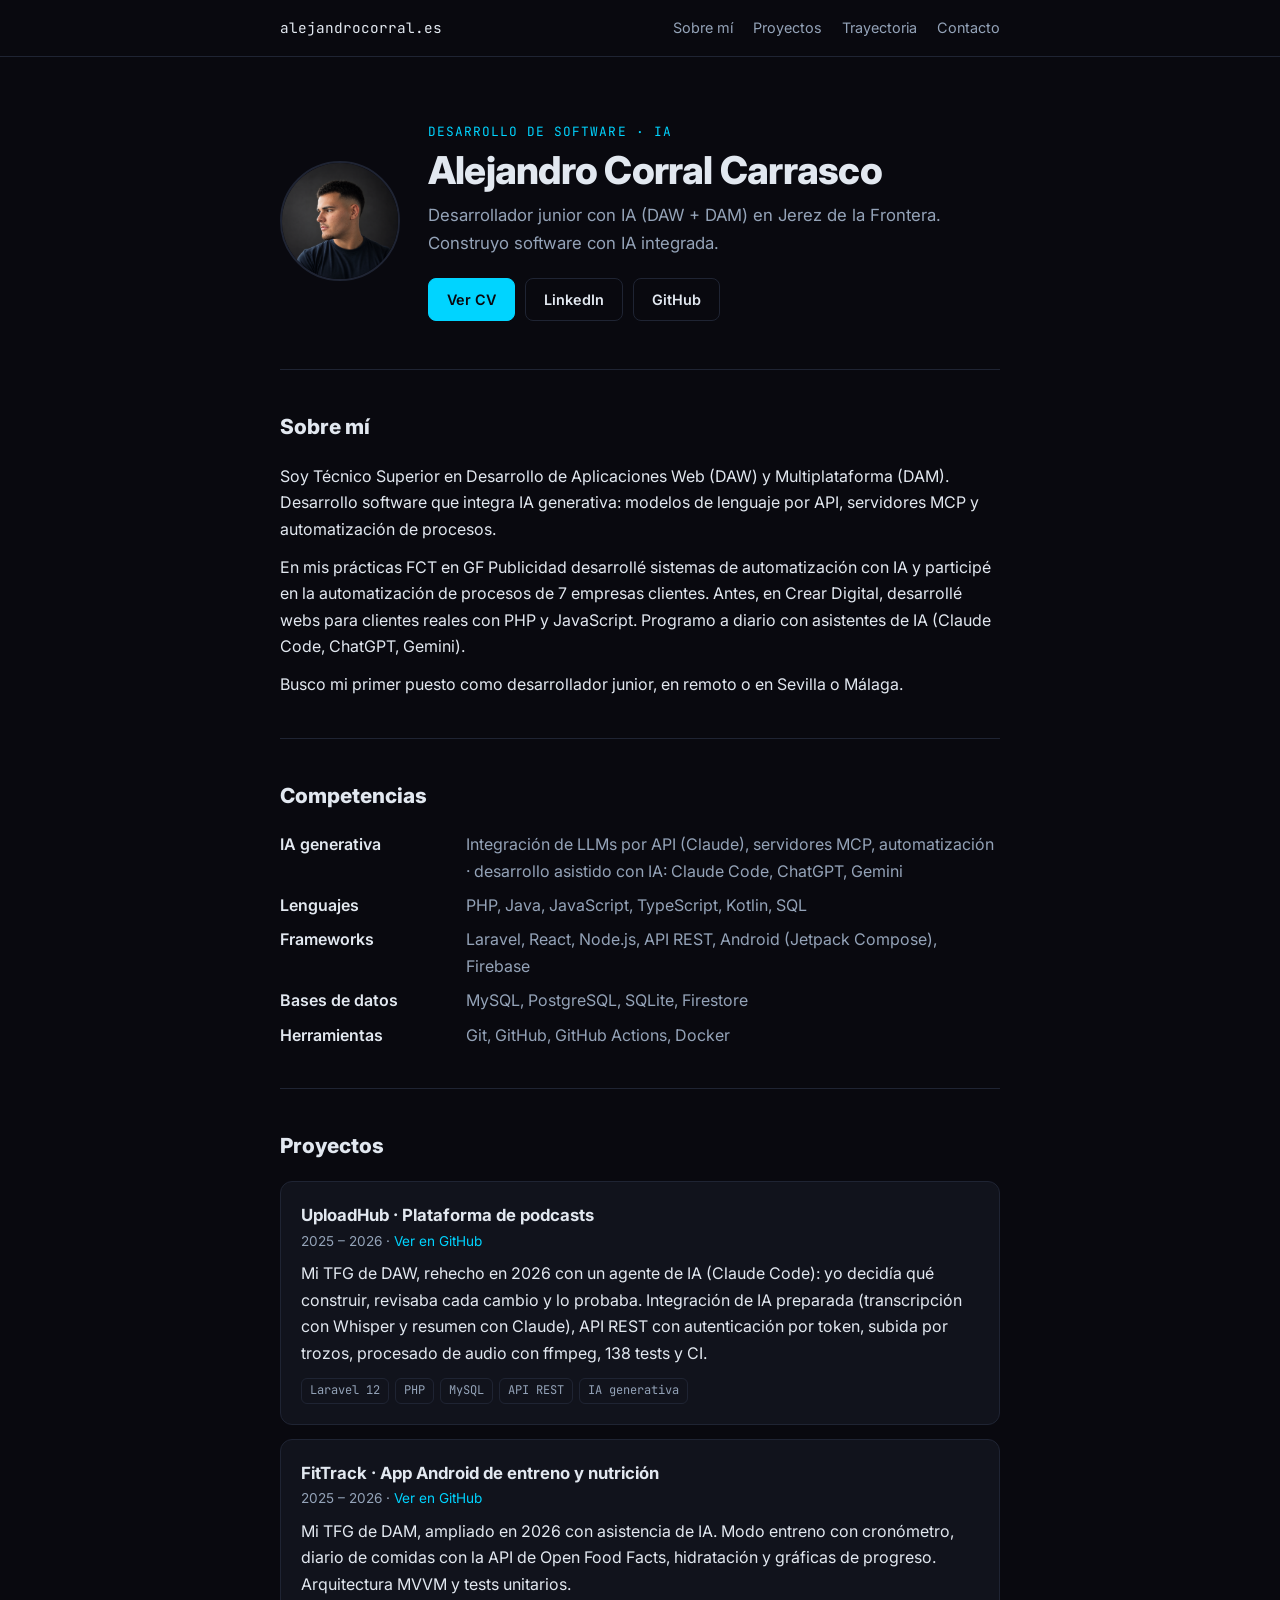
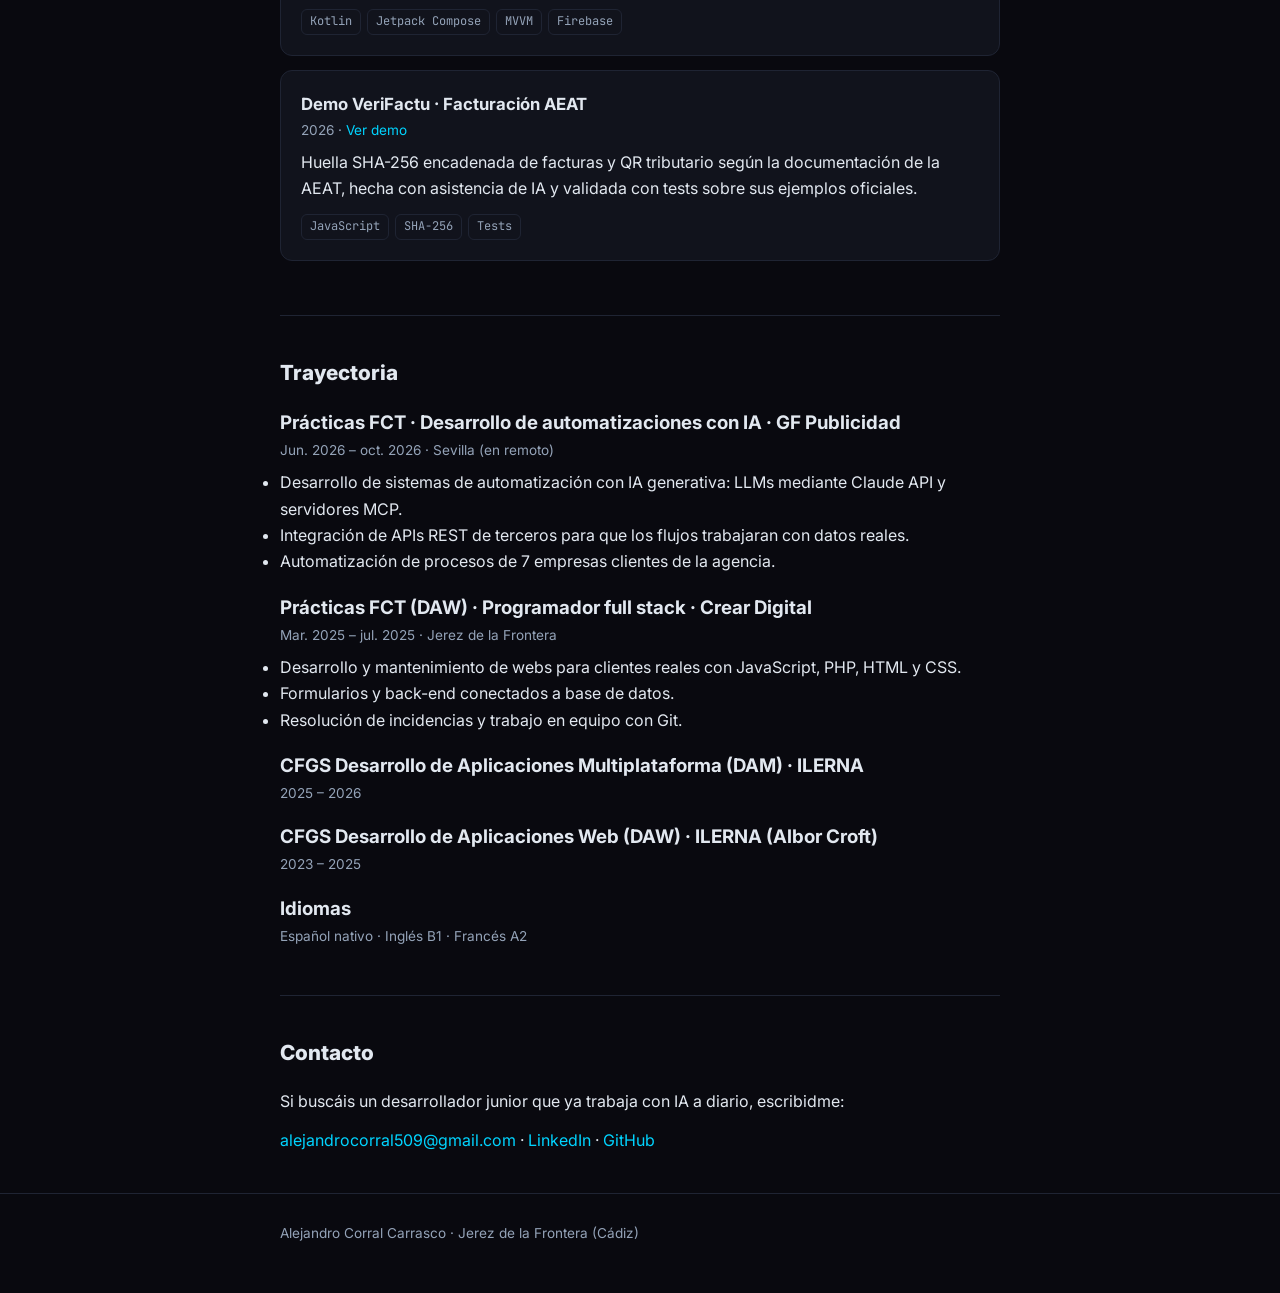
==== commit c23aa8a9: "Web: perfil de desarrollador junior con IA, proyectos nuevos y CV en PDF" ====
--- a/index.html
+++ b/index.html
@@ -3,11 +3,11 @@
 <head>
 <meta charset="utf-8">
 <meta name="viewport" content="width=device-width, initial-scale=1">
-<title>Alejandro Corral · Desarrollador de software junior</title>
-<meta name="description" content="Alejandro Corral Carrasco, desarrollador de software junior (DAW + DAM) en Jerez de la Frontera, formándose en análisis de datos.">
+<title>Alejandro Corral · Desarrollador junior con IA</title>
+<meta name="description" content="Alejandro Corral Carrasco, desarrollador junior con IA (DAW + DAM) en Jerez de la Frontera: integración de LLMs y automatización con IA.">
 <link rel="canonical" href="https://alejandrocorral.es/">
-<meta property="og:title" content="Alejandro Corral · Desarrollador de software junior">
-<meta property="og:description" content="Técnico Superior en DAW y DAM. Formándome en análisis de datos con SQL, Power BI y Python.">
+<meta property="og:title" content="Alejandro Corral · Desarrollador junior con IA">
+<meta property="og:description" content="Técnico Superior en DAW y DAM. Desarrollo software que integra IA generativa: LLMs por API, servidores MCP y automatización.">
 <meta property="og:url" content="https://alejandrocorral.es/">
 <meta property="og:type" content="website">
 <link rel="icon" href="favicon.svg" type="image/svg+xml">
@@ -99,11 +99,11 @@
   <header>
     <img src="foto.PNG" alt="Alejandro Corral Carrasco">
     <div>
-      <div class="eyebrow">DESARROLLO DE SOFTWARE · DATOS</div>
+      <div class="eyebrow">DESARROLLO DE SOFTWARE · IA</div>
       <h1>Alejandro Corral Carrasco</h1>
-      <p class="lead">Desarrollador de software junior (DAW + DAM) en Jerez de la Frontera. Ahora me estoy formando en análisis de datos.</p>
+      <p class="lead">Desarrollador junior con IA (DAW + DAM) en Jerez de la Frontera. Construyo software con IA integrada.</p>
       <div class="actions">
-        <a class="btn primary" href="cv.html">Ver CV</a>
+        <a class="btn primary" href="cv.pdf" target="_blank" rel="noopener">Ver CV</a>
         <a class="btn" href="https://www.linkedin.com/in/alejandro-corral-carrasco/" target="_blank" rel="noopener">LinkedIn</a>
         <a class="btn" href="https://github.com/alejandrocorral509" target="_blank" rel="noopener">GitHub</a>
       </div>
@@ -112,20 +112,19 @@
 
   <section id="sobre-mi">
     <h2>Sobre mí</h2>
-    <p>Soy Técnico Superior en Desarrollo de Aplicaciones Web (DAW) y Multiplataforma (DAM). He hecho prácticas de desarrollo web en Crear&amp;Co y de automatización de procesos e IA en GF Publicidad.</p>
-    <p>Lo que más me gustaba de los ciclos era trabajar con bases de datos, así que estoy ampliando mi perfil hacia el análisis de datos con SQL, Power BI, Excel y Python. Lo documento en público, día a día, en mi repositorio <a href="https://github.com/alejandrocorral509/data-journey" target="_blank" rel="noopener">data-journey</a>.</p>
-    <p>Busco mi primer puesto junior en desarrollo de software, consultoría tecnológica o datos. En remoto o en Jerez, Cádiz o Sevilla.</p>
+    <p>Soy Técnico Superior en Desarrollo de Aplicaciones Web (DAW) y Multiplataforma (DAM). Desarrollo software que integra IA generativa: modelos de lenguaje por API, servidores MCP y automatización de procesos.</p>
+    <p>En mis prácticas FCT en GF Publicidad desarrollé sistemas de automatización con IA y participé en la automatización de procesos de 7 empresas clientes. Antes, en Crear Digital, desarrollé webs para clientes reales con PHP y JavaScript. Programo a diario con asistentes de IA (Claude Code, ChatGPT, Gemini).</p>
+    <p>Busco mi primer puesto como desarrollador junior, en remoto o en Sevilla o Málaga.</p>
   </section>
 
   <section id="competencias">
     <h2>Competencias</h2>
     <dl class="skills">
-      <dt>Web</dt><dd>JavaScript, TypeScript, React, HTML5, CSS3, Bootstrap, WordPress</dd>
-      <dt>Backend</dt><dd>Node.js, PHP, Java, APIs REST</dd>
-      <dt>Android</dt><dd>Kotlin, Jetpack Compose, Firebase, Android Studio</dd>
-      <dt>Bases de datos</dt><dd>SQL: PostgreSQL, MySQL, SQLite · Firebase Firestore</dd>
-      <dt>En formación</dt><dd>Power BI, Excel y Python para análisis de datos</dd>
-      <dt>Herramientas</dt><dd>Git y GitHub</dd>
+      <dt>IA generativa</dt><dd>Integración de LLMs por API (Claude), servidores MCP, automatización · desarrollo asistido con IA: Claude Code, ChatGPT, Gemini</dd>
+      <dt>Lenguajes</dt><dd>PHP, Java, JavaScript, TypeScript, Kotlin, SQL</dd>
+      <dt>Frameworks</dt><dd>Laravel, React, Node.js, API REST, Android (Jetpack Compose), Firebase</dd>
+      <dt>Bases de datos</dt><dd>MySQL, PostgreSQL, SQLite, Firestore</dd>
+      <dt>Herramientas</dt><dd>Git, GitHub, GitHub Actions, Docker</dd>
     </dl>
   </section>
 
@@ -133,17 +132,24 @@
     <h2>Proyectos</h2>
 
     <div class="card">
-      <h3>FitTrack · App Android de fitness</h3>
-      <div class="meta">2026 · <a href="https://github.com/alejandrocorral509/FitTrackProyect" target="_blank" rel="noopener">Ver en GitHub</a></div>
-      <p>App Android con login por email y Google (Firebase Auth), rutinas con plantillas, registro de agua y de dieta con buscador de alimentos (API de OpenFoodFacts), estadísticas y perfil. Los datos se guardan en Cloud Firestore.</p>
-      <div class="tags"><span>Kotlin</span><span>Jetpack Compose</span><span>Firebase Auth</span><span>Firestore</span></div>
+      <h3>UploadHub · Plataforma de podcasts</h3>
+      <div class="meta">2025 – 2026 · <a href="https://github.com/alejandrocorral509/uploadhub" target="_blank" rel="noopener">Ver en GitHub</a></div>
+      <p>Mi TFG de DAW, rehecho en 2026 con un agente de IA (Claude Code): yo decidía qué construir, revisaba cada cambio y lo probaba. Integración de IA preparada (transcripción con Whisper y resumen con Claude), API REST con autenticación por token, subida por trozos, procesado de audio con ffmpeg, 138 tests y CI.</p>
+      <div class="tags"><span>Laravel 12</span><span>PHP</span><span>MySQL</span><span>API REST</span><span>IA generativa</span></div>
     </div>
 
     <div class="card">
-      <h3>Data Journey<span class="status">EN CURSO</span></h3>
-      <div class="meta">Octubre 2026 – actualidad · <a href="https://github.com/alejandrocorral509/data-journey" target="_blank" rel="noopener">Ver en GitHub</a></div>
-      <p>Mi formación en análisis de datos, en público: ejercicios y proyectos con SQL, Power BI, Excel y Python sobre datos reales, con una bitácora diaria de lo que aprendo.</p>
-      <div class="tags"><span>SQL</span><span>PostgreSQL</span><span>Power BI</span><span>Excel</span><span>Python</span></div>
+      <h3>FitTrack · App Android de entreno y nutrición</h3>
+      <div class="meta">2025 – 2026 · <a href="https://github.com/alejandrocorral509/FitTrackProyect" target="_blank" rel="noopener">Ver en GitHub</a></div>
+      <p>Mi TFG de DAM, ampliado en 2026 con asistencia de IA. Modo entreno con cronómetro, diario de comidas con la API de Open Food Facts, hidratación y gráficas de progreso. Arquitectura MVVM y tests unitarios.</p>
+      <div class="tags"><span>Kotlin</span><span>Jetpack Compose</span><span>MVVM</span><span>Firebase</span></div>
+    </div>
+
+    <div class="card">
+      <h3>Demo VeriFactu · Facturación AEAT</h3>
+      <div class="meta">2026 · <a href="https://alejandrocorral509.github.io/verifactu-demo/" target="_blank" rel="noopener">Ver demo</a></div>
+      <p>Huella SHA-256 encadenada de facturas y QR tributario según la documentación de la AEAT, hecha con asistencia de IA y validada con tests sobre sus ejemplos oficiales.</p>
+      <div class="tags"><span>JavaScript</span><span>SHA-256</span><span>Tests</span></div>
     </div>
   </section>
 
@@ -151,16 +157,16 @@
     <h2>Trayectoria</h2>
     <div class="timeline">
       <div class="item">
-        <h3>Prácticas en automatización e IA · GF Publicidad</h3>
+        <h3>Prácticas FCT · Desarrollo de automatizaciones con IA · GF Publicidad</h3>
         <div class="meta">Jun. 2026 – oct. 2026 · Sevilla (en remoto)</div>
         <ul>
-          <li>Diseño e implementación de automatizaciones para optimizar procesos internos.</li>
-          <li>Creación de contenido digital con IA para campañas de clientes.</li>
-          <li>Colaboración en proyectos de marketing y publicidad para pymes.</li>
+          <li>Desarrollo de sistemas de automatización con IA generativa: LLMs mediante Claude API y servidores MCP.</li>
+          <li>Integración de APIs REST de terceros para que los flujos trabajaran con datos reales.</li>
+          <li>Automatización de procesos de 7 empresas clientes de la agencia.</li>
         </ul>
       </div>
       <div class="item">
-        <h3>Programador full stack en prácticas · Crear&amp;Co</h3>
+        <h3>Prácticas FCT (DAW) · Programador full stack · Crear Digital</h3>
         <div class="meta">Mar. 2025 – jul. 2025 · Jerez de la Frontera</div>
         <ul>
           <li>Desarrollo y mantenimiento de webs para clientes reales con JavaScript, PHP, HTML y CSS.</li>
@@ -185,7 +191,7 @@
 
   <section id="contacto">
     <h2>Contacto</h2>
-    <p>Si buscáis un perfil junior con base de desarrollo y ganas de crecer en datos, escribidme:</p>
+    <p>Si buscáis un desarrollador junior que ya trabaja con IA a diario, escribidme:</p>
     <p><a href="mailto:alejandrocorral509@gmail.com">alejandrocorral509@gmail.com</a> · <a href="https://www.linkedin.com/in/alejandro-corral-carrasco/" target="_blank" rel="noopener">LinkedIn</a> · <a href="https://github.com/alejandrocorral509" target="_blank" rel="noopener">GitHub</a></p>
   </section>
 </main>
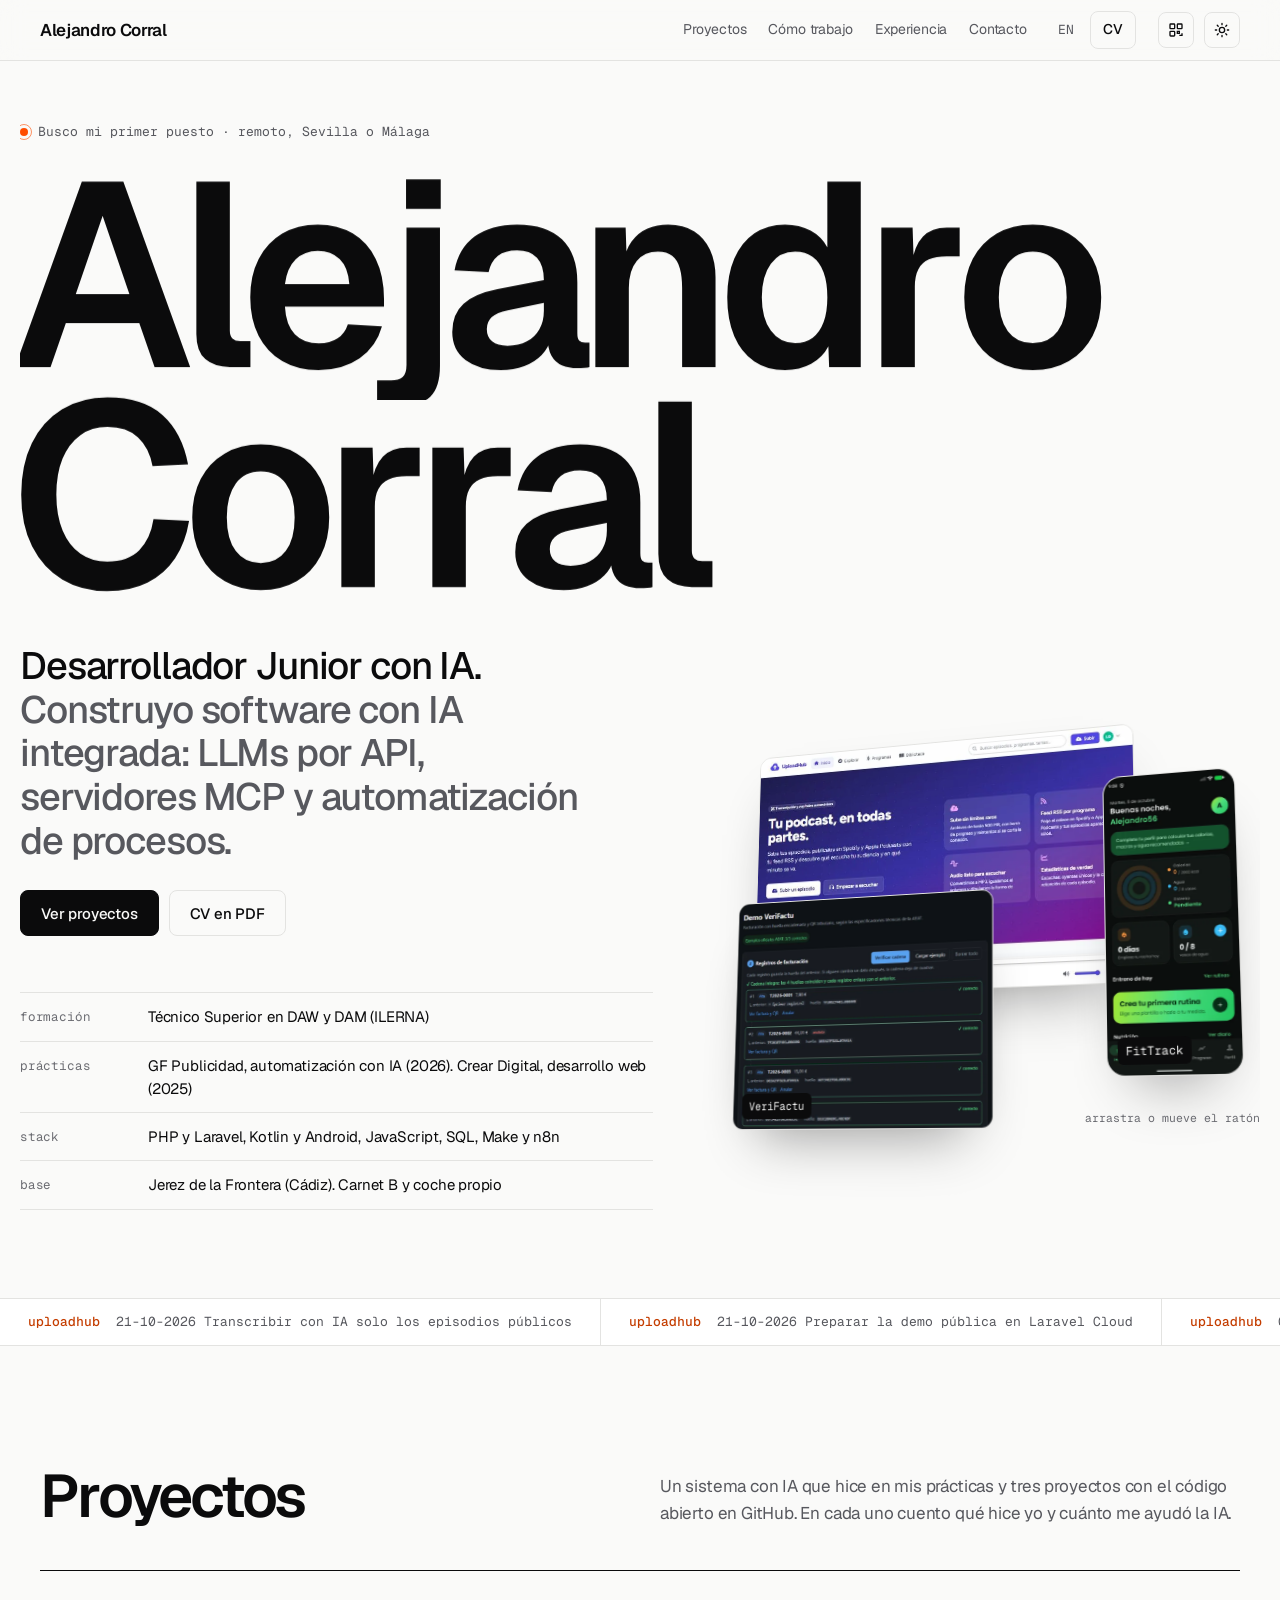
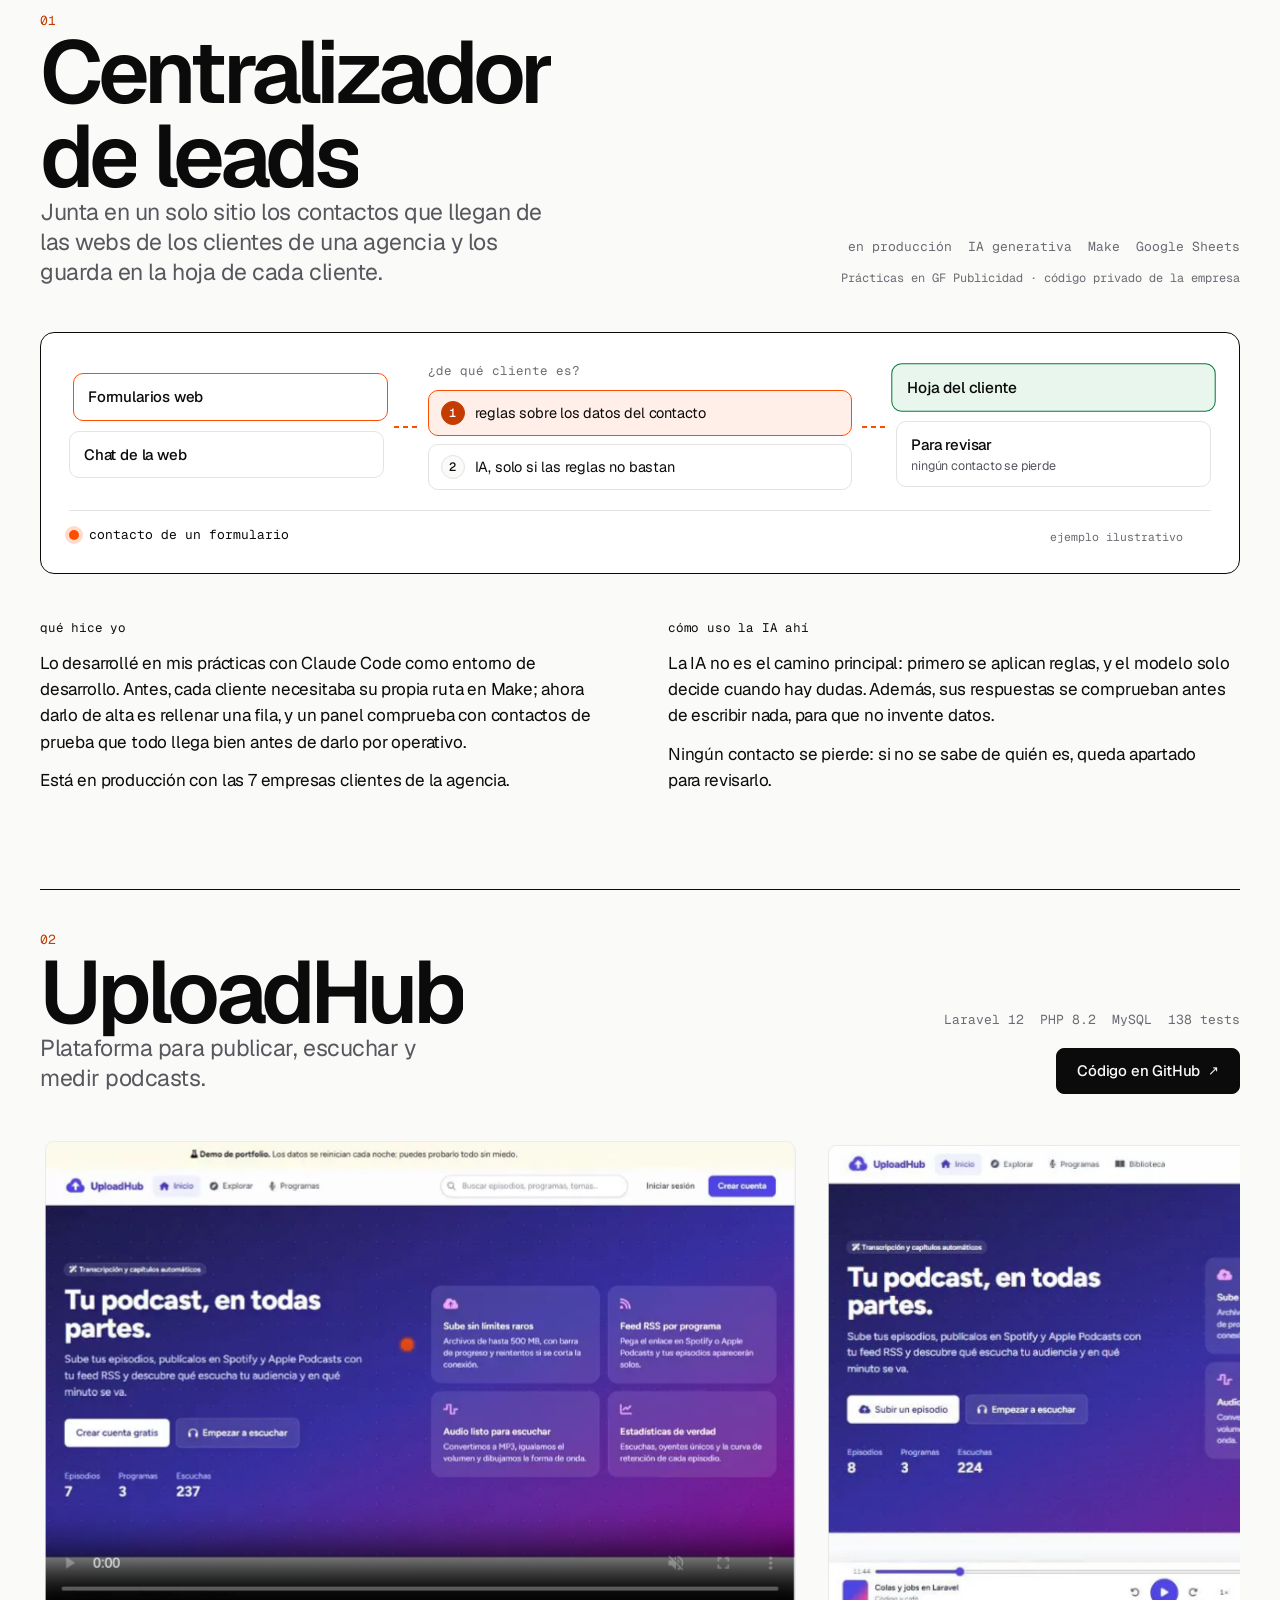
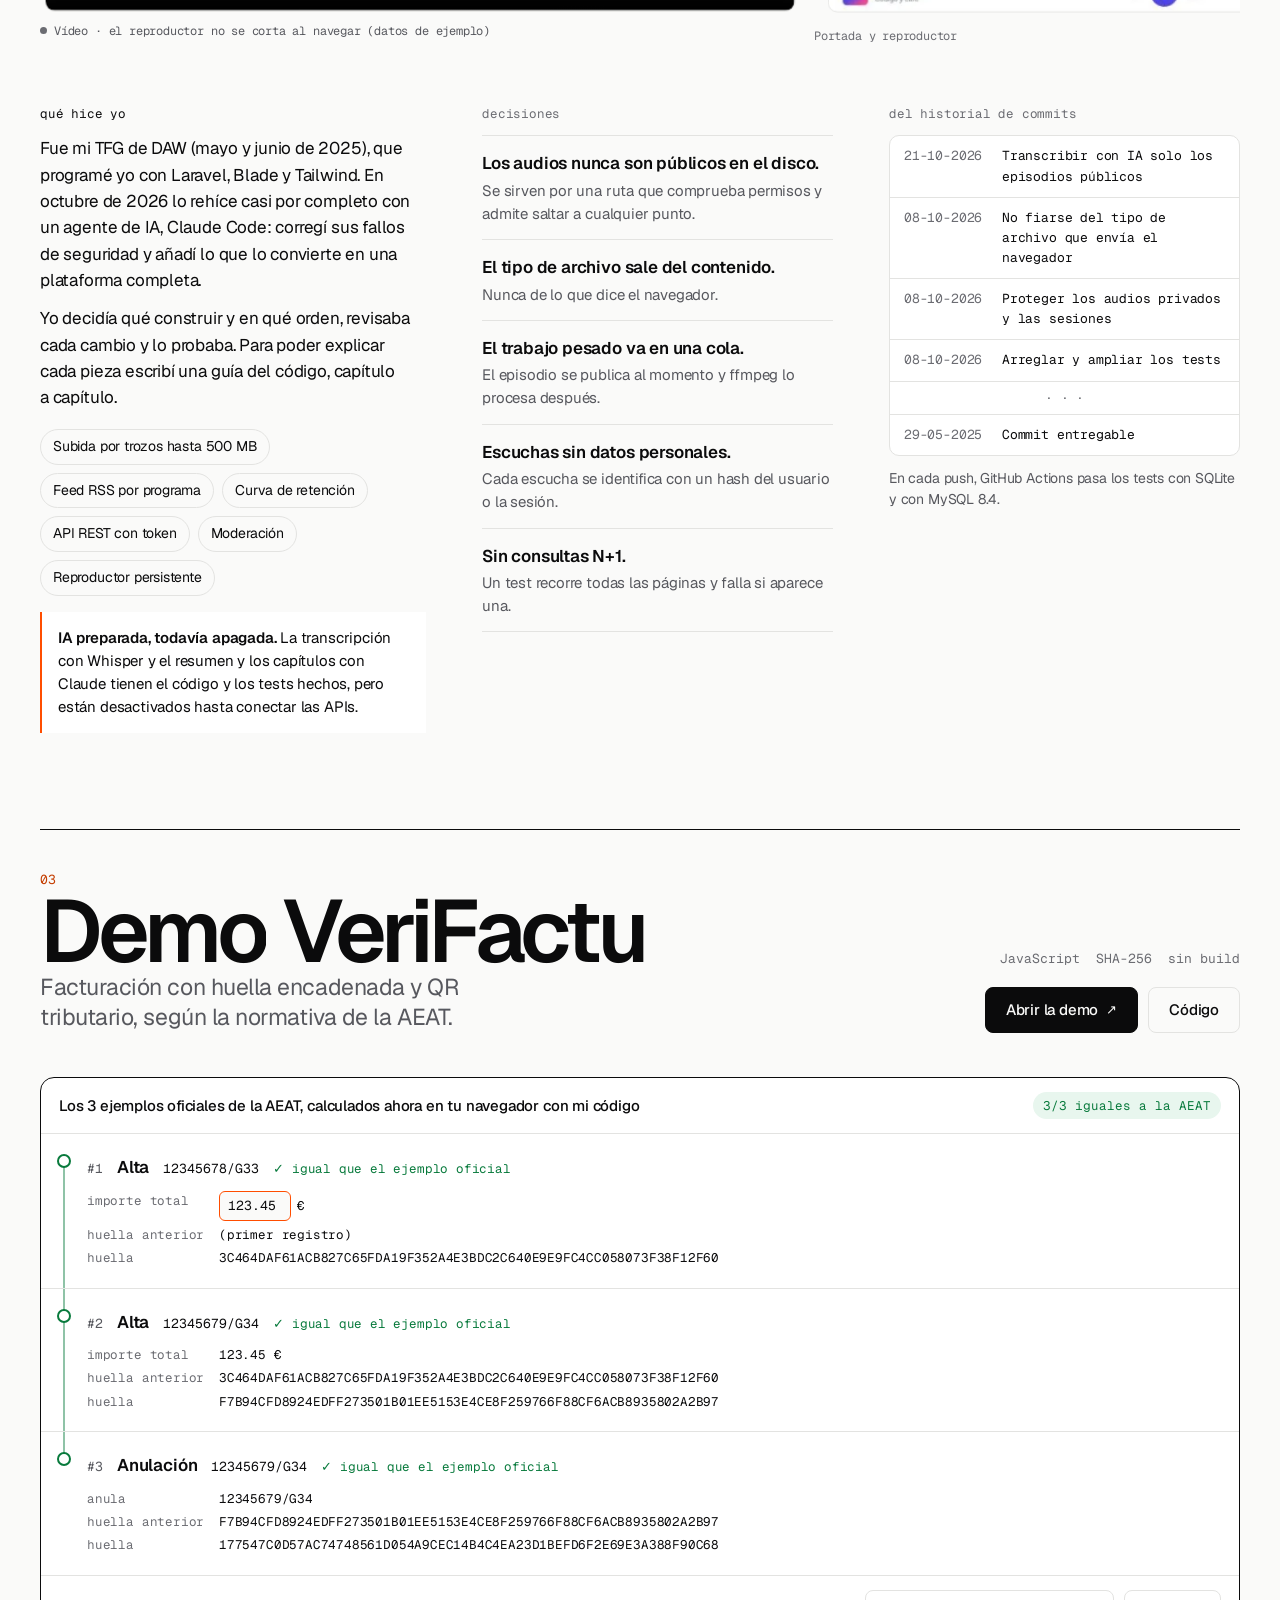
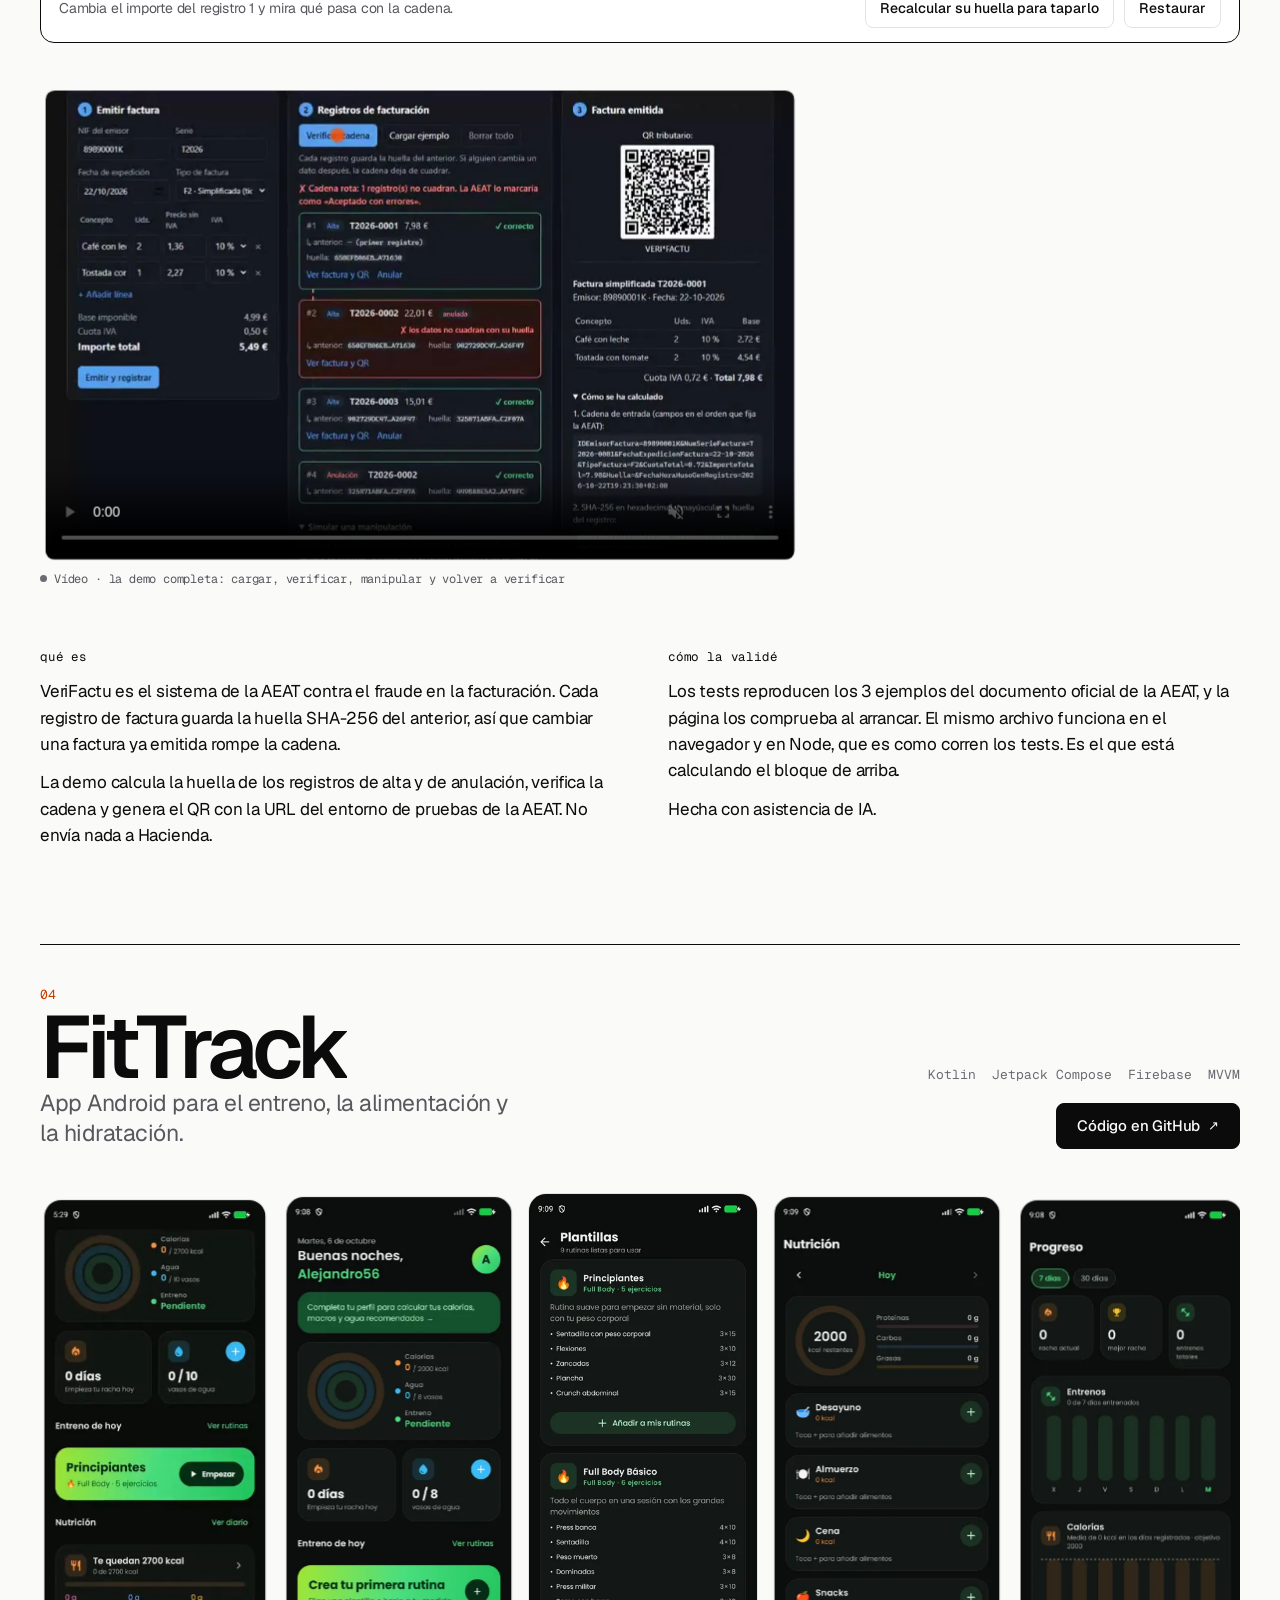
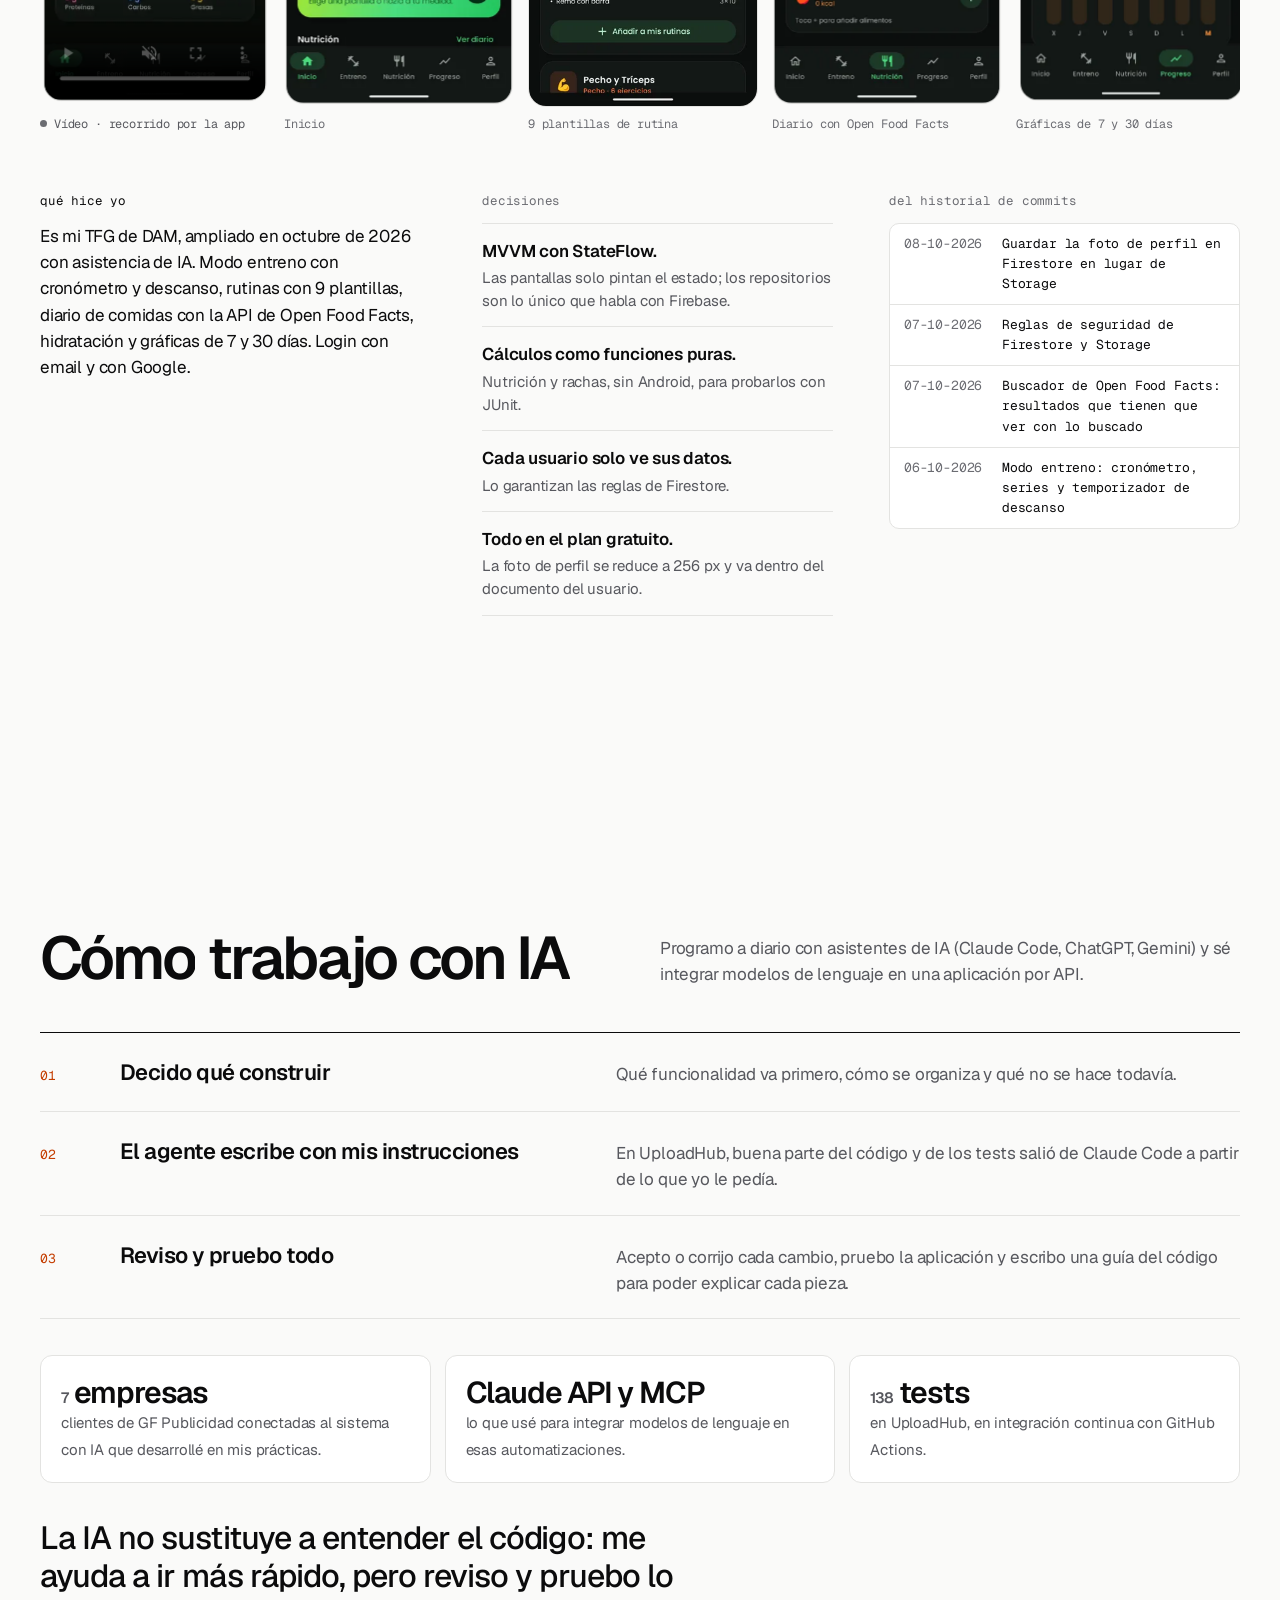
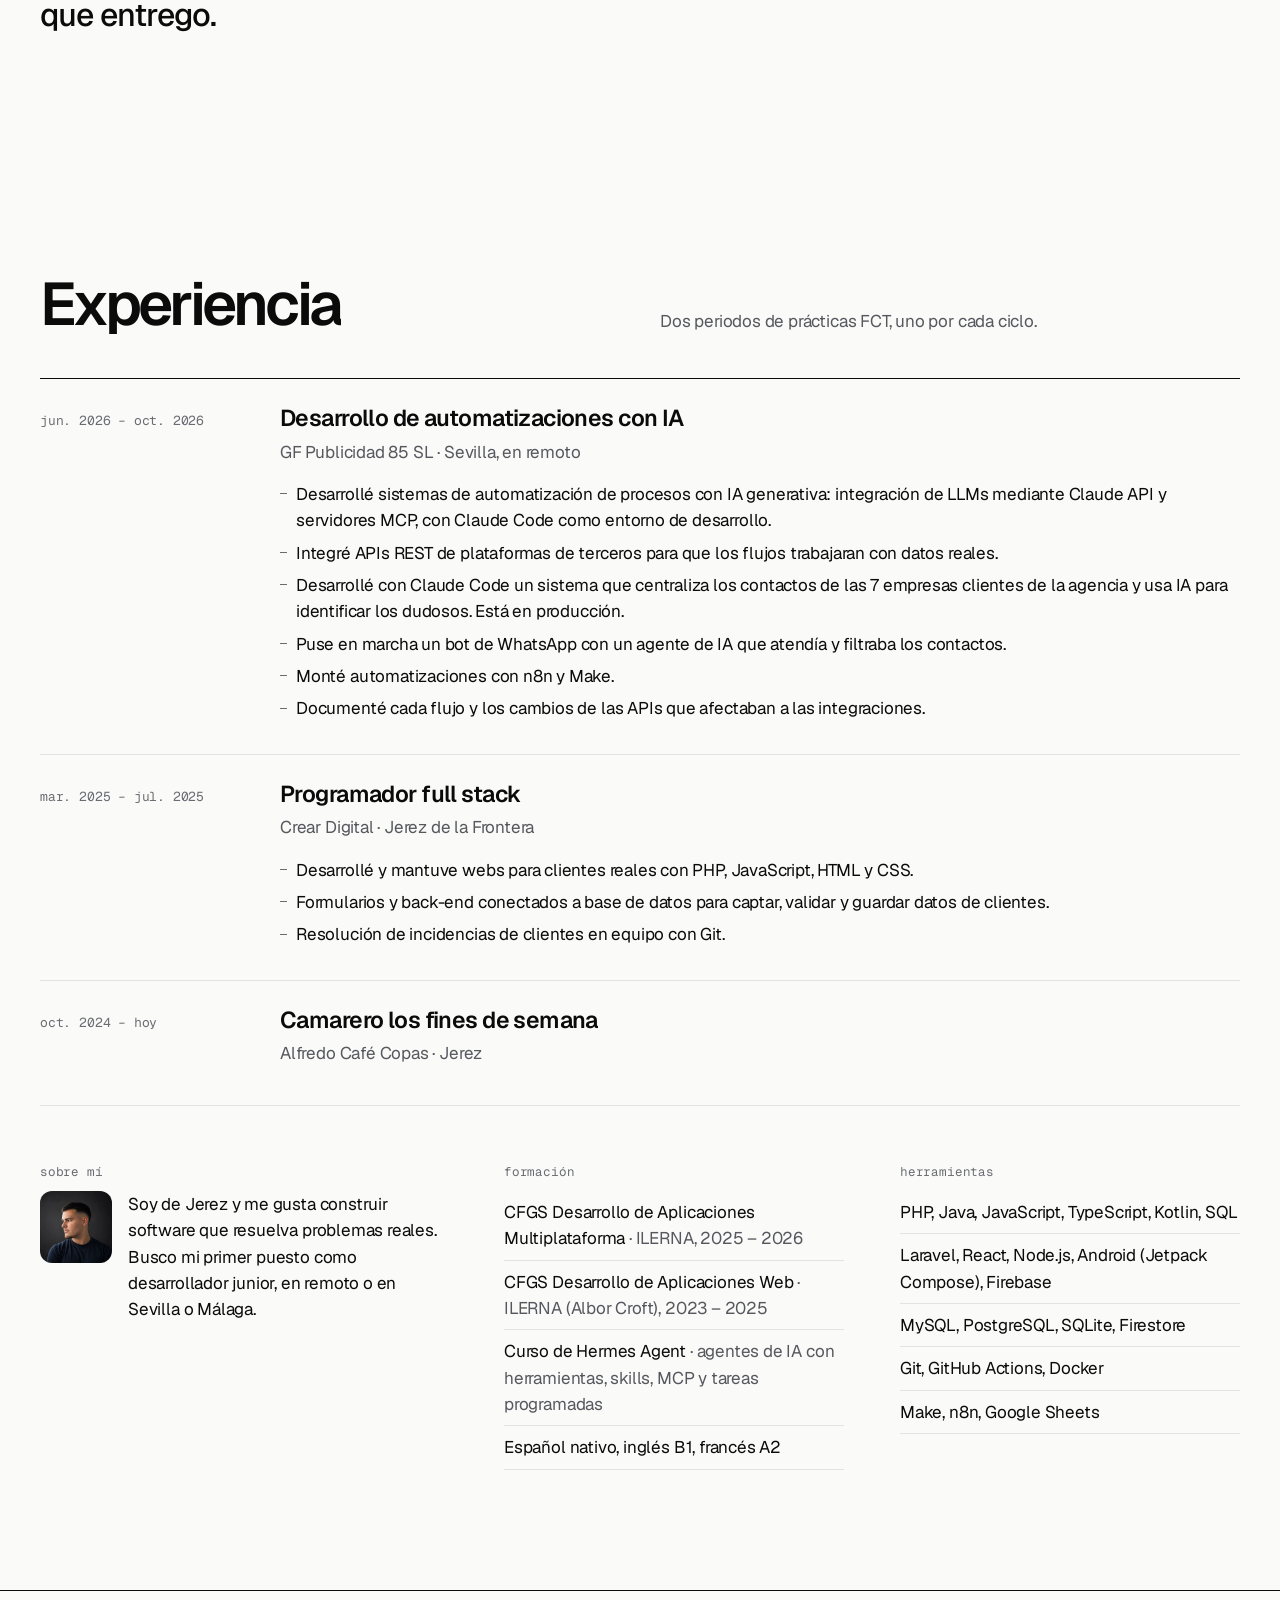
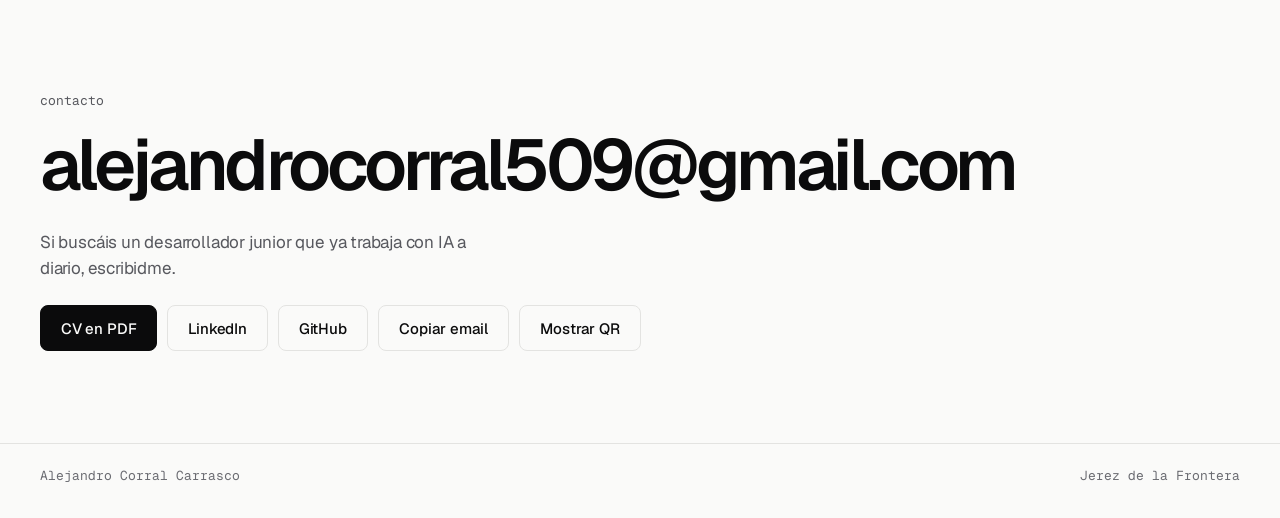
==== commit 1ca2a2e6: "Rehacer la web: proyectos como casos, versión en inglés y vídeos - Nuevo diseño: nombre a todo el an" ====
--- a/index.html
+++ b/index.html
@@ -2,203 +2,476 @@
 <html lang="es">
 <head>
 <meta charset="utf-8">
-<meta name="viewport" content="width=device-width, initial-scale=1">
-<title>Alejandro Corral · Desarrollador junior con IA</title>
-<meta name="description" content="Alejandro Corral Carrasco, desarrollador junior con IA (DAW + DAM) en Jerez de la Frontera: integración de LLMs y automatización con IA.">
+<meta name="viewport" content="width=device-width, initial-scale=1, viewport-fit=cover">
+<title>Alejandro Corral · Desarrollador Junior con IA</title>
+<meta name="description" content="Alejandro Corral Carrasco, desarrollador junior con IA (DAW + DAM) en Jerez de la Frontera: integración de LLMs por API, servidores MCP y automatización con IA.">
 <link rel="canonical" href="https://alejandrocorral.es/">
-<meta property="og:title" content="Alejandro Corral · Desarrollador junior con IA">
-<meta property="og:description" content="Técnico Superior en DAW y DAM. Desarrollo software que integra IA generativa: LLMs por API, servidores MCP y automatización.">
+<meta property="og:title" content="Alejandro Corral · Desarrollador Junior con IA">
+<meta property="og:description" content="Técnico Superior en DAW y DAM. Desarrollo software que integra IA generativa: LLMs por API, servidores MCP y automatización de procesos.">
 <meta property="og:url" content="https://alejandrocorral.es/">
 <meta property="og:type" content="website">
+<meta property="og:image" content="https://alejandrocorral.es/assets/img/og-es.jpg">
+<meta property="og:image:width" content="1200">
+<meta property="og:image:height" content="630">
+<meta property="og:image:alt" content="Alejandro Corral, Desarrollador Junior con IA">
+<meta property="og:locale" content="es_ES">
+<meta property="og:locale:alternate" content="en_GB">
+<meta name="twitter:card" content="summary_large_image">
+<link rel="alternate" hreflang="es" href="https://alejandrocorral.es/">
+<link rel="alternate" hreflang="en" href="https://alejandrocorral.es/en/">
+<link rel="alternate" hreflang="x-default" href="https://alejandrocorral.es/">
+<meta name="theme-color" content="#FAFAF9" media="(prefers-color-scheme: light)">
+<meta name="theme-color" content="#0B0B0C" media="(prefers-color-scheme: dark)">
 <link rel="icon" href="favicon.svg" type="image/svg+xml">
-<link rel="preconnect" href="https://fonts.googleapis.com">
-<link rel="preconnect" href="https://fonts.gstatic.com" crossorigin>
-<link href="https://fonts.googleapis.com/css2?family=Inter:wght@400;500;600;800&family=JetBrains+Mono:wght@400&display=swap" rel="stylesheet">
-<style>
-  :root {
-    --bg: #09090f;
-    --surface: #11131c;
-    --border: #1f2433;
-    --text: #e2e8f0;
-    --muted: #94a3b8;
-    --accent: #00d4ff;
-  }
-  * { margin: 0; padding: 0; box-sizing: border-box; }
-  html { scroll-behavior: smooth; }
-  body {
-    background: var(--bg);
-    color: var(--text);
-    font-family: 'Inter', system-ui, sans-serif;
-    line-height: 1.65;
-  }
-  a { color: var(--accent); text-decoration: none; }
-  a:hover { text-decoration: underline; }
-  .wrap { max-width: 760px; margin: 0 auto; padding: 0 20px; }
-
-  nav { border-bottom: 1px solid var(--border); }
-  nav .wrap { display: flex; justify-content: space-between; align-items: center; height: 56px; }
-  nav .brand { font-family: 'JetBrains Mono', monospace; color: var(--text); font-size: .9rem; }
-  nav ul { list-style: none; display: flex; gap: 20px; font-size: .9rem; }
-  nav ul a { color: var(--muted); }
-
-  header { padding: 64px 0 48px; display: flex; gap: 28px; align-items: center; }
-  header img { width: 120px; height: 120px; border-radius: 50%; object-fit: cover; flex-shrink: 0; border: 2px solid var(--border); }
-  .eyebrow { font-family: 'JetBrains Mono', monospace; font-size: .8rem; color: var(--accent); letter-spacing: .08em; }
-  h1 { font-size: 2.4rem; font-weight: 800; letter-spacing: -.02em; line-height: 1.15; margin: 6px 0 10px; }
-  .lead { color: var(--muted); font-size: 1.05rem; }
-  .actions { display: flex; flex-wrap: wrap; gap: 10px; margin-top: 20px; }
-  .btn { display: inline-block; padding: 9px 18px; border-radius: 8px; font-size: .9rem; font-weight: 600; border: 1px solid var(--border); color: var(--text); }
-  .btn.primary { background: var(--accent); color: var(--bg); border-color: var(--accent); }
-  .btn:hover { text-decoration: none; opacity: .85; }
-
-  section { padding: 40px 0; border-top: 1px solid var(--border); }
-  h2 { font-size: 1.3rem; font-weight: 800; margin-bottom: 18px; }
-  p + p { margin-top: 12px; }
-
-  .card { background: var(--surface); border: 1px solid var(--border); border-radius: 12px; padding: 20px; margin-bottom: 14px; }
-  .card h3 { font-size: 1.05rem; }
-  .meta { color: var(--muted); font-size: .85rem; margin-bottom: 8px; }
-  .card ul { padding-left: 18px; color: var(--text); }
-  .tags { display: flex; flex-wrap: wrap; gap: 6px; margin-top: 12px; }
-  .tags span { font-family: 'JetBrains Mono', monospace; font-size: .75rem; color: var(--muted); border: 1px solid var(--border); border-radius: 6px; padding: 2px 8px; }
-  .status { font-size: .75rem; font-weight: 600; color: var(--accent); margin-left: 8px; }
-
-  dl.skills { display: grid; grid-template-columns: 170px 1fr; gap: 8px 16px; }
-  dl.skills dt { font-weight: 600; }
-  dl.skills dd { color: var(--muted); }
-
-  .timeline .item { margin-bottom: 18px; }
-  .timeline .item:last-child { margin-bottom: 0; }
-
-  footer { border-top: 1px solid var(--border); padding: 28px 0 48px; color: var(--muted); font-size: .85rem; }
-
-  @media (max-width: 600px) {
-    nav ul { display: none; }
-    header { flex-direction: column; align-items: flex-start; padding-top: 40px; }
-    h1 { font-size: 1.7rem; overflow-wrap: anywhere; }
-    dl.skills { grid-template-columns: 1fr; gap: 2px; }
-    dl.skills dd { margin-bottom: 8px; }
-  }
-</style>
+<link rel="preload" href="assets/fonts/geist-latin.woff2" as="font" type="font/woff2" crossorigin>
+<link rel="stylesheet" href="styles.css?v=20261022e">
+<script>
+  document.documentElement.classList.add("js");
+  try { var t = localStorage.getItem("tema"); if (t === "light" || t === "dark") document.documentElement.dataset.theme = t; } catch (e) {}
+</script>
+<script type="application/ld+json">
+{
+  "@context": "https://schema.org",
+  "@type": "Person",
+  "name": "Alejandro Corral Carrasco",
+  "jobTitle": "Desarrollador Junior con IA",
+  "url": "https://alejandrocorral.es/",
+  "email": "mailto:alejandrocorral509@gmail.com",
+  "address": { "@type": "PostalAddress", "addressLocality": "Jerez de la Frontera", "addressRegion": "Cádiz", "addressCountry": "ES" },
+  "sameAs": ["https://www.linkedin.com/in/alejandro-corral-carrasco/", "https://github.com/alejandrocorral509"]
+}
+</script>
+<script defer src="js/verifactu.js?v=20261022e"></script>
+<script defer src="main.js?v=20261022e"></script>
 </head>
-<body>
-
-<nav>
+<body data-goatcounter="">
+<a class="skip" href="#trabajo">Saltar a los proyectos</a>
+<div class="progress" aria-hidden="true"><span id="progress"></span></div>
+
+<header class="top">
   <div class="wrap">
-    <span class="brand">alejandrocorral.es</span>
-    <ul>
-      <li><a href="#sobre-mi">Sobre mí</a></li>
-      <li><a href="#proyectos">Proyectos</a></li>
-      <li><a href="#trayectoria">Trayectoria</a></li>
-      <li><a href="#contacto">Contacto</a></li>
-    </ul>
+    <a class="me" href="#inicio">Alejandro Corral</a>
+    <nav aria-label="Secciones">
+      <a href="#trabajo">Proyectos</a>
+      <a href="#proceso">Cómo trabajo</a>
+      <a href="#experiencia">Experiencia</a>
+      <a href="#contacto">Contacto</a>
+    </nav>
+    <a class="lang" href="en/" hreflang="en" lang="en" aria-label="See this website in English">EN</a>
+    <a class="cv" href="cv.pdf" target="_blank" rel="noopener" data-goatcounter-click="cv-cabecera">CV</a>
+    <button class="ibtn qr-open" type="button" aria-label="Mostrar el código QR de esta web">
+      <svg viewBox="0 0 24 24" fill="none" stroke="currentColor" stroke-width="2" aria-hidden="true"><rect x="3" y="3" width="7" height="7" rx="1"/><rect x="14" y="3" width="7" height="7" rx="1"/><rect x="3" y="14" width="7" height="7" rx="1"/><path d="M14 14h3v3h-3zM20 14v.01M14 20h.01M17 20h4v-3"/></svg>
+    </button>
+    <button class="theme" type="button" aria-label="Cambiar entre modo claro y oscuro">
+      <svg class="sun" viewBox="0 0 24 24" fill="none" stroke="currentColor" stroke-width="2" stroke-linecap="round" aria-hidden="true"><circle cx="12" cy="12" r="4"/><path d="M12 2v2M12 20v2M4.9 4.9l1.4 1.4M17.7 17.7l1.4 1.4M2 12h2M20 12h2M4.9 19.1l1.4-1.4M17.7 6.3l1.4-1.4"/></svg>
+      <svg class="moon" viewBox="0 0 24 24" fill="none" stroke="currentColor" stroke-width="2" stroke-linecap="round" stroke-linejoin="round" aria-hidden="true"><path d="M21 12.8A9 9 0 1 1 11.2 3a7 7 0 0 0 9.8 9.8z"/></svg>
+    </button>
   </div>
-</nav>
-
-<main class="wrap">
-  <header>
-    <img src="foto.PNG" alt="Alejandro Corral Carrasco">
-    <div>
-      <div class="eyebrow">DESARROLLO DE SOFTWARE · IA</div>
-      <h1>Alejandro Corral Carrasco</h1>
-      <p class="lead">Desarrollador junior con IA (DAW + DAM) en Jerez de la Frontera. Construyo software con IA integrada.</p>
-      <div class="actions">
-        <a class="btn primary" href="cv.pdf" target="_blank" rel="noopener">Ver CV</a>
-        <a class="btn" href="https://www.linkedin.com/in/alejandro-corral-carrasco/" target="_blank" rel="noopener">LinkedIn</a>
-        <a class="btn" href="https://github.com/alejandrocorral509" target="_blank" rel="noopener">GitHub</a>
-      </div>
-    </div>
-  </header>
-
-  <section id="sobre-mi">
-    <h2>Sobre mí</h2>
-    <p>Soy Técnico Superior en Desarrollo de Aplicaciones Web (DAW) y Multiplataforma (DAM). Desarrollo software que integra IA generativa: modelos de lenguaje por API, servidores MCP y automatización de procesos.</p>
-    <p>En mis prácticas FCT en GF Publicidad desarrollé sistemas de automatización con IA y participé en la automatización de procesos de 7 empresas clientes. Antes, en Crear Digital, desarrollé webs para clientes reales con PHP y JavaScript. Programo a diario con asistentes de IA (Claude Code, ChatGPT, Gemini).</p>
-    <p>Busco mi primer puesto como desarrollador junior, en remoto o en Sevilla o Málaga.</p>
+</header>
+
+<main id="inicio">
+
+  <!-- Portada -->
+  <div class="hero wrap">
+    <p class="status mono"><span class="dot" aria-hidden="true"></span>Busco mi primer puesto · remoto, Sevilla o Málaga</p>
+    <h1 class="masthead" aria-label="Alejandro Corral">
+      <span class="ln"><span>Alejandro</span></span>
+      <span class="ln"><span>Corral</span></span>
+    </h1>
+    <div class="hero-grid">
+      <div class="hero-main">
+        <p class="claim">Desarrollador Junior con IA. <em>Construyo software con IA integrada: LLMs por API, servidores MCP y automatización de procesos.</em></p>
+        <div class="row">
+          <a class="btn" href="#trabajo">Ver proyectos</a>
+          <a class="btn line" href="cv.pdf" target="_blank" rel="noopener" data-goatcounter-click="cv-portada">CV en PDF</a>
+        </div>
+      </div>
+
+      <!-- Pila 3D con los proyectos: se mueve con el ratón o el dedo -->
+      <div class="deck" id="deck">
+        <div class="deck-inner">
+          <a class="card3d c1" href="#c2" aria-label="Ir a UploadHub">
+            <img src="assets/img/uploadhub-portada.webp" alt="" width="800" height="506">
+            <span class="tag mono">UploadHub</span>
+          </a>
+          <a class="card3d c2" href="#c3" aria-label="Ir a la demo VeriFactu">
+            <img src="assets/img/verifactu-correcta.webp" alt="" width="800" height="662">
+            <span class="tag mono">VeriFactu</span>
+          </a>
+          <a class="card3d c3" href="#c4" aria-label="Ir a FitTrack">
+            <img src="assets/img/fittrack-inicio.webp" alt="" width="360" height="800">
+            <span class="tag mono">FitTrack</span>
+          </a>
+        </div>
+        <p class="deck-hint mono" aria-hidden="true">arrastra o mueve el ratón</p>
+      </div>
+
+      <dl class="facts">
+        <div><dt>formación</dt><dd>Técnico Superior en DAW y DAM (ILERNA)</dd></div>
+        <div><dt>prácticas</dt><dd>GF Publicidad, automatización con IA (2026). Crear Digital, desarrollo web (2025)</dd></div>
+        <div><dt>stack</dt><dd>PHP y Laravel, Kotlin y Android, JavaScript, SQL, Make y n8n</dd></div>
+        <div><dt>base</dt><dd>Jerez de la Frontera (Cádiz). Carnet B y coche propio</dd></div>
+      </dl>
+    </div>
+  </div>
+
+  <!-- Cinta con commits reales de los repositorios -->
+  <div class="ticker" aria-label="Últimos commits de mis repositorios">
+    <div class="ticker-track">
+      <ul class="ticker-list mono">
+        <li><b>uploadhub</b> 21-10-2026 Transcribir con IA solo los episodios públicos</li>
+        <li><b>uploadhub</b> 21-10-2026 Preparar la demo pública en Laravel Cloud</li>
+        <li><b>uploadhub</b> 08-10-2026 No fiarse del tipo de archivo que envía el navegador</li>
+        <li><b>fittrack</b> 08-10-2026 Guardar la foto de perfil en Firestore en lugar de Storage</li>
+        <li><b>uploadhub</b> 08-10-2026 Proteger los audios privados y las sesiones</li>
+        <li><b>fittrack</b> 07-10-2026 Reglas de seguridad de Firestore y Storage</li>
+        <li><b>uploadhub</b> 08-10-2026 Arreglar y ampliar los tests</li>
+        <li><b>fittrack</b> 06-10-2026 Progreso: gráficas de 7 y 30 días, medias y mejor racha</li>
+        <li><b>uploadhub</b> 08-10-2026 Convertir UploadHub en una plataforma de podcasts completa</li>
+        <li><b>fittrack</b> 06-10-2026 Modo entreno: cronómetro, series y temporizador de descanso</li>
+      </ul>
+    </div>
+  </div>
+
+  <!-- Proyectos -->
+  <section id="trabajo" aria-labelledby="t-trabajo">
+    <div class="wrap">
+      <div class="sec-head">
+        <h2 id="t-trabajo">Proyectos</h2>
+        <p>Un sistema con IA que hice en mis prácticas y tres proyectos con el código abierto en GitHub. En cada uno cuento qué hice yo y cuánto me ayudó la IA.</p>
+      </div>
+
+      <!-- 01 Prácticas en GF Publicidad (descripción general; el código es de la empresa) -->
+      <article class="case" aria-labelledby="c1">
+        <div class="case-top">
+          <div>
+            <p class="case-num">01</p>
+            <h3 id="c1">Centralizador de leads</h3>
+            <p class="what">Junta en un solo sitio los contactos que llegan de las webs de los clientes de una agencia y los guarda en la hoja de cada cliente.</p>
+          </div>
+          <div class="side">
+            <p class="meta mono"><span>en producción</span><span>IA generativa</span><span>Make</span><span>Google Sheets</span></p>
+            <p class="private mono">Prácticas en GF Publicidad · código privado de la empresa</p>
+          </div>
+        </div>
+
+        <!-- Diagrama animado y genérico: ejemplos ilustrativos -->
+        <div class="flow" id="flow" data-in>
+          <div class="flow-col flow-in">
+            <span class="flow-src">Formularios web</span>
+            <span class="flow-src">Chat de la web</span>
+          </div>
+          <div class="flow-col flow-who">
+            <p class="flow-title mono">¿de qué cliente es?</p>
+            <ol class="rules">
+              <li data-rule="1"><b>1</b>reglas sobre los datos del contacto</li>
+              <li data-rule="2" class="ai"><b>2</b>IA, solo si las reglas no bastan</li>
+            </ol>
+          </div>
+          <div class="flow-col flow-out">
+            <span class="flow-dest ok" data-dest="ok">Hoja del cliente</span>
+            <span class="flow-dest unk" data-dest="unk">Para revisar<small>ningún contacto se pierde</small></span>
+          </div>
+          <p class="flow-lead mono" id="flow-lead" aria-live="off">contacto de un formulario</p>
+          <p class="flow-note mono">ejemplo ilustrativo</p>
+        </div>
+
+        <div class="case-body">
+          <div class="prose" data-in>
+            <p class="block-title">qué hice yo</p>
+            <p>Lo desarrollé en mis prácticas con Claude Code como entorno de desarrollo. Antes, cada cliente necesitaba su propia ruta en Make; ahora darlo de alta es rellenar una fila, y un panel comprueba con contactos de prueba que todo llega bien antes de darlo por operativo.</p>
+            <p>Está en producción con las 7 empresas clientes de la agencia.</p>
+          </div>
+          <div class="prose" data-in>
+            <p class="block-title">cómo uso la IA ahí</p>
+            <p>La IA no es el camino principal: primero se aplican reglas, y el modelo solo decide cuando hay dudas. Además, sus respuestas se comprueban antes de escribir nada, para que no invente datos.</p>
+            <p>Ningún contacto se pierde: si no se sabe de quién es, queda apartado para revisarlo.</p>
+          </div>
+        </div>
+      </article>
+
+      <!-- 02 UploadHub -->
+      <article class="case" aria-labelledby="c2">
+        <div class="case-top">
+          <div>
+            <p class="case-num">02</p>
+            <h3 id="c2">UploadHub</h3>
+            <p class="what">Plataforma para publicar, escuchar y medir podcasts.</p>
+          </div>
+          <div class="side">
+            <p class="meta mono"><span>Laravel 12</span><span>PHP 8.2</span><span>MySQL</span><span>138 tests</span></p>
+            <div class="row"><a class="btn" href="https://github.com/alejandrocorral509/uploadhub" data-goatcounter-click="github-uploadhub" target="_blank" rel="noopener">Código en GitHub <span class="ext" aria-hidden="true">↗</span></a></div>
+          </div>
+        </div>
+
+        <div class="strip web" data-in>
+          <figure class="vid"><video src="assets/video/uploadhub.mp4" poster="assets/video/uploadhub-poster.webp" muted loop playsinline preload="none" width="960" height="600" aria-label="Vídeo de UploadHub: se reproduce un episodio y el reproductor sigue sonando al navegar; al final, la curva de retención"></video><figcaption>Vídeo · el reproductor no se corta al navegar (datos de ejemplo)</figcaption></figure>
+          <figure><button type="button" data-zoom><img src="assets/img/uploadhub-portada.webp" alt="Portada de UploadHub con el reproductor abajo" width="800" height="506"></button><figcaption>Portada y reproductor</figcaption></figure>
+          <figure><button type="button" data-zoom><img src="assets/img/uploadhub-estadisticas.webp" alt="Estadísticas de un episodio con la curva de retención" width="800" height="506" loading="lazy" decoding="async"></button><figcaption>Curva de retención de un episodio</figcaption></figure>
+          <figure><button type="button" data-zoom><img src="assets/img/uploadhub-episodio.webp" alt="Página de un episodio" width="800" height="506" loading="lazy" decoding="async"></button><figcaption>Página de episodio</figcaption></figure>
+          <figure><button type="button" data-zoom><img src="assets/img/uploadhub-programa.webp" alt="Página de un programa con suscripción y feed RSS" width="800" height="506" loading="lazy" decoding="async"></button><figcaption>Programa con feed RSS</figcaption></figure>
+        </div>
+
+        <div class="case-body three">
+          <div class="prose" data-in>
+            <p class="block-title">qué hice yo</p>
+            <p>Fue mi TFG de DAW (mayo y junio de 2025), que programé yo con Laravel, Blade y Tailwind. En octubre de 2026 lo rehíce casi por completo con un agente de IA, Claude Code: corregí sus fallos de seguridad y añadí lo que lo convierte en una plataforma completa.</p>
+            <p>Yo decidía qué construir y en qué orden, revisaba cada cambio y lo probaba. Para poder explicar cada pieza escribí una guía del código, capítulo a capítulo.</p>
+            <ul class="feature-list" style="margin-top:18px">
+              <li>Subida por trozos hasta 500 MB</li><li>Feed RSS por programa</li><li>Curva de retención</li><li>API REST con token</li><li>Moderación</li><li>Reproductor persistente</li>
+            </ul>
+            <p class="note"><b>IA preparada, todavía apagada.</b> La transcripción con Whisper y el resumen y los capítulos con Claude tienen el código y los tests hechos, pero están desactivados hasta conectar las APIs.</p>
+          </div>
+          <div data-in>
+            <p class="block-title">decisiones</p>
+            <ul class="decisions">
+              <li><b>Los audios nunca son públicos en el disco.</b><span>Se sirven por una ruta que comprueba permisos y admite saltar a cualquier punto.</span></li>
+              <li><b>El tipo de archivo sale del contenido.</b><span>Nunca de lo que dice el navegador.</span></li>
+              <li><b>El trabajo pesado va en una cola.</b><span>El episodio se publica al momento y ffmpeg lo procesa después.</span></li>
+              <li><b>Escuchas sin datos personales.</b><span>Cada escucha se identifica con un hash del usuario o la sesión.</span></li>
+              <li><b>Sin consultas N+1.</b><span>Un test recorre todas las páginas y falla si aparece una.</span></li>
+            </ul>
+          </div>
+          <div data-in>
+            <p class="block-title">del historial de commits</p>
+            <ol class="log">
+              <li><time datetime="2026-10-21">21-10-2026</time><span>Transcribir con IA solo los episodios públicos</span></li>
+              <li><time datetime="2026-10-08">08-10-2026</time><span>No fiarse del tipo de archivo que envía el navegador</span></li>
+              <li><time datetime="2026-10-08">08-10-2026</time><span>Proteger los audios privados y las sesiones</span></li>
+              <li><time datetime="2026-10-08">08-10-2026</time><span>Arreglar y ampliar los tests</span></li>
+              <li class="gap">· · ·</li>
+              <li><time datetime="2025-05-29">29-05-2025</time><span>Commit entregable</span></li>
+            </ol>
+            <p class="muted" style="font-size:14px;margin-top:12px">En cada push, GitHub Actions pasa los tests con SQLite y con MySQL 8.4.</p>
+          </div>
+        </div>
+      </article>
+
+      <!-- 03 VeriFactu -->
+      <article class="case" aria-labelledby="c3">
+        <div class="case-top">
+          <div>
+            <p class="case-num">03</p>
+            <h3 id="c3">Demo VeriFactu</h3>
+            <p class="what">Facturación con huella encadenada y QR tributario, según la normativa de la AEAT.</p>
+          </div>
+          <div class="side">
+            <p class="meta mono"><span>JavaScript</span><span>SHA-256</span><span>sin build</span></p>
+            <div class="row">
+              <a class="btn" href="https://alejandrocorral509.github.io/verifactu-demo/" data-goatcounter-click="demo-verifactu" target="_blank" rel="noopener">Abrir la demo <span class="ext" aria-hidden="true">↗</span></a>
+              <a class="btn line" href="https://github.com/alejandrocorral509/verifactu-demo" data-goatcounter-click="github-verifactu" target="_blank" rel="noopener">Código</a>
+            </div>
+          </div>
+        </div>
+
+        <div class="lab" id="lab" data-in>
+          <div class="lab-head">
+            <p>Los 3 ejemplos oficiales de la AEAT, calculados ahora en tu navegador con mi código</p>
+            <span class="lab-state mono" id="lab-state" aria-live="polite">calculando…</span>
+          </div>
+          <div class="regs" id="regs">
+            <noscript><p class="muted">Activa JavaScript para ver el cálculo en vivo, o abre la demo.</p></noscript>
+          </div>
+          <div class="lab-foot">
+            <p class="muted" id="lab-hint">Cambia el importe del registro 1 y mira qué pasa con la cadena.</p>
+            <button class="btn line" type="button" id="lab-cover" hidden>Recalcular su huella para taparlo</button>
+            <button class="btn line" type="button" id="lab-reset" hidden>Restaurar</button>
+          </div>
+        </div>
+
+        <div class="strip web" data-in>
+          <figure class="vid"><video src="assets/video/verifactu.mp4" poster="assets/video/verifactu-poster.webp" muted loop playsinline preload="none" width="960" height="600" aria-label="Vídeo de la demo VeriFactu: se carga el ejemplo, se verifica la cadena, se rebaja el importe del registro 2 y la cadena se rompe"></video><figcaption>Vídeo · la demo completa: cargar, verificar, manipular y volver a verificar</figcaption></figure>
+        </div>
+
+        <div class="case-body">
+          <div class="prose" data-in>
+            <p class="block-title">qué es</p>
+            <p>VeriFactu es el sistema de la AEAT contra el fraude en la facturación. Cada registro de factura guarda la huella SHA-256 del anterior, así que cambiar una factura ya emitida rompe la cadena.</p>
+            <p>La demo calcula la huella de los registros de alta y de anulación, verifica la cadena y genera el QR con la URL del entorno de pruebas de la AEAT. No envía nada a Hacienda.</p>
+          </div>
+          <div class="prose" data-in>
+            <p class="block-title">cómo la validé</p>
+            <p>Los tests reproducen los 3 ejemplos del documento oficial de la AEAT, y la página los comprueba al arrancar. El mismo archivo funciona en el navegador y en Node, que es como corren los tests. Es el que está calculando el bloque de arriba.</p>
+            <p>Hecha con asistencia de IA.</p>
+          </div>
+        </div>
+      </article>
+
+      <!-- 04 FitTrack -->
+      <article class="case" aria-labelledby="c4">
+        <div class="case-top">
+          <div>
+            <p class="case-num">04</p>
+            <h3 id="c4">FitTrack</h3>
+            <p class="what">App Android para el entreno, la alimentación y la hidratación.</p>
+          </div>
+          <div class="side">
+            <p class="meta mono"><span>Kotlin</span><span>Jetpack Compose</span><span>Firebase</span><span>MVVM</span></p>
+            <div class="row"><a class="btn" href="https://github.com/alejandrocorral509/FitTrackProyect" data-goatcounter-click="github-fittrack" target="_blank" rel="noopener">Código en GitHub <span class="ext" aria-hidden="true">↗</span></a></div>
+          </div>
+        </div>
+
+        <div class="strip phone" data-in>
+          <figure class="vid"><video src="assets/video/fittrack.mp4" poster="assets/video/fittrack-poster.webp" muted loop playsinline preload="none" width="360" height="808" aria-label="Vídeo de FitTrack: recorrido por Inicio, Entreno, Nutrición y Progreso"></video><figcaption>Vídeo · recorrido por la app</figcaption></figure>
+          <figure><button type="button" data-zoom><img src="assets/img/fittrack-inicio.webp" alt="Inicio de FitTrack en modo oscuro" width="360" height="800" loading="lazy" decoding="async"></button><figcaption>Inicio</figcaption></figure>
+          <figure><button type="button" data-zoom><img src="assets/img/fittrack-plantillas.webp" alt="Plantillas de rutina" width="360" height="800" loading="lazy" decoding="async"></button><figcaption>9 plantillas de rutina</figcaption></figure>
+          <figure><button type="button" data-zoom><img src="assets/img/fittrack-nutricion.webp" alt="Diario de comidas" width="360" height="800" loading="lazy" decoding="async"></button><figcaption>Diario con Open Food Facts</figcaption></figure>
+          <figure><button type="button" data-zoom><img src="assets/img/fittrack-progreso.webp" alt="Gráficas de progreso" width="360" height="800" loading="lazy" decoding="async"></button><figcaption>Gráficas de 7 y 30 días</figcaption></figure>
+          <figure><button type="button" data-zoom><img src="assets/img/fittrack-agua.webp" alt="Registro de hidratación" width="360" height="800" loading="lazy" decoding="async"></button><figcaption>Hidratación</figcaption></figure>
+          <figure><button type="button" data-zoom><img src="assets/img/fittrack-inicio-claro.webp" alt="Inicio de FitTrack en modo claro" width="360" height="800" loading="lazy" decoding="async"></button><figcaption>Modo claro</figcaption></figure>
+        </div>
+
+        <div class="case-body three">
+          <div class="prose" data-in>
+            <p class="block-title">qué hice yo</p>
+            <p>Es mi TFG de DAM, ampliado en octubre de 2026 con asistencia de IA. Modo entreno con cronómetro y descanso, rutinas con 9 plantillas, diario de comidas con la API de Open Food Facts, hidratación y gráficas de 7 y 30 días. Login con email y con Google.</p>
+          </div>
+          <div data-in>
+            <p class="block-title">decisiones</p>
+            <ul class="decisions">
+              <li><b>MVVM con StateFlow.</b><span>Las pantallas solo pintan el estado; los repositorios son lo único que habla con Firebase.</span></li>
+              <li><b>Cálculos como funciones puras.</b><span>Nutrición y rachas, sin Android, para probarlos con JUnit.</span></li>
+              <li><b>Cada usuario solo ve sus datos.</b><span>Lo garantizan las reglas de Firestore.</span></li>
+              <li><b>Todo en el plan gratuito.</b><span>La foto de perfil se reduce a 256 px y va dentro del documento del usuario.</span></li>
+            </ul>
+          </div>
+          <div data-in>
+            <p class="block-title">del historial de commits</p>
+            <ol class="log">
+              <li><time datetime="2026-10-08">08-10-2026</time><span>Guardar la foto de perfil en Firestore en lugar de Storage</span></li>
+              <li><time datetime="2026-10-07">07-10-2026</time><span>Reglas de seguridad de Firestore y Storage</span></li>
+              <li><time datetime="2026-10-07">07-10-2026</time><span>Buscador de Open Food Facts: resultados que tienen que ver con lo buscado</span></li>
+              <li><time datetime="2026-10-06">06-10-2026</time><span>Modo entreno: cronómetro, series y temporizador de descanso</span></li>
+            </ol>
+          </div>
+        </div>
+      </article>
+    </div>
   </section>
 
-  <section id="competencias">
-    <h2>Competencias</h2>
-    <dl class="skills">
-      <dt>IA generativa</dt><dd>Integración de LLMs por API (Claude), servidores MCP, automatización · desarrollo asistido con IA: Claude Code, ChatGPT, Gemini</dd>
-      <dt>Lenguajes</dt><dd>PHP, Java, JavaScript, TypeScript, Kotlin, SQL</dd>
-      <dt>Frameworks</dt><dd>Laravel, React, Node.js, API REST, Android (Jetpack Compose), Firebase</dd>
-      <dt>Bases de datos</dt><dd>MySQL, PostgreSQL, SQLite, Firestore</dd>
-      <dt>Herramientas</dt><dd>Git, GitHub, GitHub Actions, Docker</dd>
-    </dl>
+  <!-- Cómo trabajo con IA -->
+  <section id="proceso" aria-labelledby="t-proceso">
+    <div class="wrap">
+      <div class="sec-head">
+        <h2 id="t-proceso">Cómo trabajo con IA</h2>
+        <p>Programo a diario con asistentes de IA (Claude Code, ChatGPT, Gemini) y sé integrar modelos de lenguaje en una aplicación por API.</p>
+      </div>
+      <ol class="steps">
+        <li data-in><h3>Decido qué construir</h3><p>Qué funcionalidad va primero, cómo se organiza y qué no se hace todavía.</p></li>
+        <li data-in><h3>El agente escribe con mis instrucciones</h3><p>En UploadHub, buena parte del código y de los tests salió de Claude Code a partir de lo que yo le pedía.</p></li>
+        <li data-in><h3>Reviso y pruebo todo</h3><p>Acepto o corrijo cada cambio, pruebo la aplicación y escribo una guía del código para poder explicar cada pieza.</p></li>
+      </ol>
+      <div class="proof">
+        <div data-in><b><span data-count="7">7</span> empresas</b><span>clientes de GF Publicidad conectadas al sistema con IA que desarrollé en mis prácticas.</span></div>
+        <div data-in><b>Claude API y MCP</b><span>lo que usé para integrar modelos de lenguaje en esas automatizaciones.</span></div>
+        <div data-in><b><span data-count="138">138</span> tests</b><span>en UploadHub, en integración continua con GitHub Actions.</span></div>
+      </div>
+      <p class="quote" data-in>La IA no sustituye a entender el código: me ayuda a ir más rápido, pero reviso y pruebo lo que entrego.</p>
+    </div>
   </section>
 
-  <section id="proyectos">
-    <h2>Proyectos</h2>
-
-    <div class="card">
-      <h3>UploadHub · Plataforma de podcasts</h3>
-      <div class="meta">2025 – 2026 · <a href="https://github.com/alejandrocorral509/uploadhub" target="_blank" rel="noopener">Ver en GitHub</a></div>
-      <p>Mi TFG de DAW, rehecho en 2026 con un agente de IA (Claude Code): yo decidía qué construir, revisaba cada cambio y lo probaba. Integración de IA preparada (transcripción con Whisper y resumen con Claude), API REST con autenticación por token, subida por trozos, procesado de audio con ffmpeg, 138 tests y CI.</p>
-      <div class="tags"><span>Laravel 12</span><span>PHP</span><span>MySQL</span><span>API REST</span><span>IA generativa</span></div>
-    </div>
-
-    <div class="card">
-      <h3>FitTrack · App Android de entreno y nutrición</h3>
-      <div class="meta">2025 – 2026 · <a href="https://github.com/alejandrocorral509/FitTrackProyect" target="_blank" rel="noopener">Ver en GitHub</a></div>
-      <p>Mi TFG de DAM, ampliado en 2026 con asistencia de IA. Modo entreno con cronómetro, diario de comidas con la API de Open Food Facts, hidratación y gráficas de progreso. Arquitectura MVVM y tests unitarios.</p>
-      <div class="tags"><span>Kotlin</span><span>Jetpack Compose</span><span>MVVM</span><span>Firebase</span></div>
-    </div>
-
-    <div class="card">
-      <h3>Demo VeriFactu · Facturación AEAT</h3>
-      <div class="meta">2026 · <a href="https://alejandrocorral509.github.io/verifactu-demo/" target="_blank" rel="noopener">Ver demo</a></div>
-      <p>Huella SHA-256 encadenada de facturas y QR tributario según la documentación de la AEAT, hecha con asistencia de IA y validada con tests sobre sus ejemplos oficiales.</p>
-      <div class="tags"><span>JavaScript</span><span>SHA-256</span><span>Tests</span></div>
+  <!-- Experiencia -->
+  <section id="experiencia" aria-labelledby="t-experiencia">
+    <div class="wrap">
+      <div class="sec-head">
+        <h2 id="t-experiencia">Experiencia</h2>
+        <p>Dos periodos de prácticas FCT, uno por cada ciclo.</p>
+      </div>
+      <ol class="jobs">
+        <li class="job" data-in>
+          <time>jun. 2026 – oct. 2026</time>
+          <h3>Desarrollo de automatizaciones con IA</h3>
+          <p class="org">GF Publicidad 85 SL · Sevilla, en remoto</p>
+          <ul>
+            <li>Desarrollé sistemas de automatización de procesos con IA generativa: integración de LLMs mediante Claude API y servidores MCP, con Claude Code como entorno de desarrollo.</li>
+            <li>Integré APIs REST de plataformas de terceros para que los flujos trabajaran con datos reales.</li>
+            <li>Desarrollé con Claude Code un sistema que centraliza los contactos de las 7 empresas clientes de la agencia y usa IA para identificar los dudosos. Está en producción.</li>
+            <li>Puse en marcha un bot de WhatsApp con un agente de IA que atendía y filtraba los contactos.</li>
+            <li>Monté automatizaciones con n8n y Make.</li>
+            <li>Documenté cada flujo y los cambios de las APIs que afectaban a las integraciones.</li>
+          </ul>
+        </li>
+        <li class="job" data-in>
+          <time>mar. 2025 – jul. 2025</time>
+          <h3>Programador full stack</h3>
+          <p class="org">Crear Digital · Jerez de la Frontera</p>
+          <ul>
+            <li>Desarrollé y mantuve webs para clientes reales con PHP, JavaScript, HTML y CSS.</li>
+            <li>Formularios y back-end conectados a base de datos para captar, validar y guardar datos de clientes.</li>
+            <li>Resolución de incidencias de clientes en equipo con Git.</li>
+          </ul>
+        </li>
+        <li class="job" data-in>
+          <time>oct. 2024 – hoy</time>
+          <h3>Camarero los fines de semana</h3>
+          <p class="org">Alfredo Café Copas · Jerez</p>
+        </li>
+      </ol>
+
+      <div class="facts-grid">
+        <div data-in>
+          <h3>sobre mí</h3>
+          <div class="about">
+            <img src="assets/img/foto.webp" alt="Alejandro Corral Carrasco" width="72" height="72" loading="lazy" decoding="async">
+            <p>Soy de Jerez y me gusta construir software que resuelva problemas reales. Busco mi primer puesto como desarrollador junior, en remoto o en Sevilla o Málaga.</p>
+          </div>
+        </div>
+        <div data-in>
+          <h3>formación</h3>
+          <ul>
+            <li>CFGS Desarrollo de Aplicaciones Multiplataforma <span>· ILERNA, 2025 – 2026</span></li>
+            <li>CFGS Desarrollo de Aplicaciones Web <span>· ILERNA (Albor Croft), 2023 – 2025</span></li>
+            <li>Curso de Hermes Agent <span>· agentes de IA con herramientas, skills, MCP y tareas programadas</span></li>
+            <li>Español nativo, inglés B1, francés A2</li>
+          </ul>
+        </div>
+        <div data-in>
+          <h3>herramientas</h3>
+          <ul>
+            <li>PHP, Java, JavaScript, TypeScript, Kotlin, SQL</li>
+            <li>Laravel, React, Node.js, Android (Jetpack Compose), Firebase</li>
+            <li>MySQL, PostgreSQL, SQLite, Firestore</li>
+            <li>Git, GitHub Actions, Docker</li>
+            <li>Make, n8n, Google Sheets</li>
+          </ul>
+        </div>
+      </div>
     </div>
   </section>
 
-  <section id="trayectoria">
-    <h2>Trayectoria</h2>
-    <div class="timeline">
-      <div class="item">
-        <h3>Prácticas FCT · Desarrollo de automatizaciones con IA · GF Publicidad</h3>
-        <div class="meta">Jun. 2026 – oct. 2026 · Sevilla (en remoto)</div>
-        <ul>
-          <li>Desarrollo de sistemas de automatización con IA generativa: LLMs mediante Claude API y servidores MCP.</li>
-          <li>Integración de APIs REST de terceros para que los flujos trabajaran con datos reales.</li>
-          <li>Automatización de procesos de 7 empresas clientes de la agencia.</li>
-        </ul>
-      </div>
-      <div class="item">
-        <h3>Prácticas FCT (DAW) · Programador full stack · Crear Digital</h3>
-        <div class="meta">Mar. 2025 – jul. 2025 · Jerez de la Frontera</div>
-        <ul>
-          <li>Desarrollo y mantenimiento de webs para clientes reales con JavaScript, PHP, HTML y CSS.</li>
-          <li>Formularios y back-end conectados a base de datos.</li>
-          <li>Resolución de incidencias y trabajo en equipo con Git.</li>
-        </ul>
-      </div>
-      <div class="item">
-        <h3>CFGS Desarrollo de Aplicaciones Multiplataforma (DAM) · ILERNA</h3>
-        <div class="meta">2025 – 2026</div>
-      </div>
-      <div class="item">
-        <h3>CFGS Desarrollo de Aplicaciones Web (DAW) · ILERNA (Albor Croft)</h3>
-        <div class="meta">2023 – 2025</div>
-      </div>
-      <div class="item">
-        <h3>Idiomas</h3>
-        <div class="meta">Español nativo · Inglés B1 · Francés A2</div>
-      </div>
-    </div>
-  </section>
-
-  <section id="contacto">
-    <h2>Contacto</h2>
-    <p>Si buscáis un desarrollador junior que ya trabaja con IA a diario, escribidme:</p>
-    <p><a href="mailto:alejandrocorral509@gmail.com">alejandrocorral509@gmail.com</a> · <a href="https://www.linkedin.com/in/alejandro-corral-carrasco/" target="_blank" rel="noopener">LinkedIn</a> · <a href="https://github.com/alejandrocorral509" target="_blank" rel="noopener">GitHub</a></p>
+  <!-- Contacto -->
+  <section class="contact" id="contacto" aria-labelledby="t-contacto">
+    <div class="wrap">
+      <h2 class="mono muted" id="t-contacto" style="font-weight:400">contacto</h2>
+      <a class="mail" href="mailto:alejandrocorral509@gmail.com" data-goatcounter-click="email">alejandrocorral509<wbr>@gmail.com</a>
+      <p>Si buscáis un desarrollador junior que ya trabaja con IA a diario, escribidme.</p>
+      <div class="row" style="margin-top:24px">
+        <a class="btn" href="cv.pdf" target="_blank" rel="noopener" data-goatcounter-click="cv-contacto">CV en PDF</a>
+        <a class="btn line" href="https://www.linkedin.com/in/alejandro-corral-carrasco/" data-goatcounter-click="linkedin" target="_blank" rel="noopener">LinkedIn</a>
+        <a class="btn line" href="https://github.com/alejandrocorral509" data-goatcounter-click="github-perfil" target="_blank" rel="noopener">GitHub</a>
+        <button class="btn line" type="button" id="copy" hidden>Copiar email</button>
+        <button class="btn line qr-open" type="button">Mostrar QR</button>
+      </div>
+      <p class="copied" id="copied" aria-live="polite"></p>
+    </div>
   </section>
 </main>
 
 <footer>
-  <div class="wrap">Alejandro Corral Carrasco · Jerez de la Frontera (Cádiz)</div>
+  <div class="wrap mono"><span>Alejandro Corral Carrasco</span><span>Jerez de la Frontera</span></div>
 </footer>
 
+<dialog id="qr" class="qr-dialog" aria-label="Código QR de esta web">
+  <img src="assets/img/qr.svg" alt="Código QR que abre alejandrocorral.es" width="300" height="300">
+  <p class="mono">alejandrocorral.es</p>
+  <button class="btn" type="button" data-close>Cerrar</button>
+</dialog>
+
+<dialog id="visor" aria-label="Captura ampliada">
+  <button class="close" type="button" aria-label="Cerrar">
+    <svg width="18" height="18" viewBox="0 0 24 24" fill="none" stroke="currentColor" stroke-width="2" stroke-linecap="round" aria-hidden="true"><path d="M6 6l12 12M18 6L6 18"/></svg>
+  </button>
+  <p></p>
+</dialog>
 </body>
 </html>
--- a/styles.css
+++ b/styles.css
@@ -0,0 +1,433 @@
+/* Fuentes alojadas en la propia web (Geist, licencia OFL: assets/fonts/OFL.txt) */
+@font-face { font-family: "Geist"; font-style: normal; font-weight: 400 600; font-display: swap; src: url("assets/fonts/geist-latin-ext.woff2") format("woff2"); unicode-range: U+0100-02BA, U+02BD-02C5, U+02C7-02CC, U+02CE-02D7, U+02DD-02FF, U+0304, U+0308, U+0329, U+1D00-1DBF, U+1E00-1E9F, U+1EF2-1EFF, U+2020, U+20A0-20AB, U+20AD-20C4, U+2113, U+2C60-2C7F, U+A720-A7FF; }
+@font-face { font-family: "Geist"; font-style: normal; font-weight: 400 600; font-display: swap; src: url("assets/fonts/geist-latin.woff2") format("woff2"); unicode-range: U+0000-00FF, U+0131, U+0152-0153, U+02BB-02BC, U+02C6, U+02DA, U+02DC, U+0304, U+0308, U+0329, U+2000-206F, U+20AC, U+2122, U+2191, U+2193, U+2212, U+2215, U+FEFF, U+FFFD; }
+@font-face { font-family: "Geist Mono"; font-style: normal; font-weight: 400 500; font-display: swap; src: url("assets/fonts/geist-mono-latin-ext.woff2") format("woff2"); unicode-range: U+0100-02BA, U+02BD-02C5, U+02C7-02CC, U+02CE-02D7, U+02DD-02FF, U+0304, U+0308, U+0329, U+1D00-1DBF, U+1E00-1E9F, U+1EF2-1EFF, U+2020, U+20A0-20AB, U+20AD-20C4, U+2113, U+2C60-2C7F, U+A720-A7FF; }
+@font-face { font-family: "Geist Mono"; font-style: normal; font-weight: 400 500; font-display: swap; src: url("assets/fonts/geist-mono-latin.woff2") format("woff2"); unicode-range: U+0000-00FF, U+0131, U+0152-0153, U+02BB-02BC, U+02C6, U+02DA, U+02DC, U+0304, U+0308, U+0329, U+2000-206F, U+20AC, U+2122, U+2191, U+2193, U+2212, U+2215, U+FEFF, U+FFFD; }
+
+/* Portfolio de Alejandro Corral
+   Idea: un expediente técnico. Tipografía grande, datos reales y código que funciona. */
+
+:root {
+  color-scheme: light;
+  --paper: #FAFAF9;
+  --raised: #FFFFFF;
+  --ink: #0B0B0C;
+  --ink-2: #57585E;
+  --ink-3: #6B6C72;
+  --line: #E3E3E1;
+  --accent: #FF4D00;
+  --accent-ink: #C43D00;
+  --on-accent: #FFFFFF;
+  --ok: #087A3C;
+  --bad: #B42318;
+  --ok-bg: #E8F6EE;
+  --bad-bg: #FDECEA;
+  --sans: "Geist", ui-sans-serif, system-ui, -apple-system, "Segoe UI", sans-serif;
+  --mono: "Geist Mono", ui-monospace, "SF Mono", Menlo, Consolas, monospace;
+  --gutter: max(20px, env(safe-area-inset-left));
+  --max: 1240px;
+  --ease: cubic-bezier(.16, 1, .3, 1);
+}
+@media (prefers-color-scheme: dark) {
+  :root:not([data-theme="light"]) {
+    color-scheme: dark;
+    --paper: #0B0B0C; --raised: #141416; --ink: #F2F2F0; --ink-2: #A2A3A9; --ink-3: #8D8E94; --line: #232327;
+    --accent: #FF6A2B; --accent-ink: #FF6A2B; --on-accent: #0B0B0C; --ok: #3DD68C; --bad: #FF6B5E; --ok-bg: #0E2A1C; --bad-bg: #2E1412;
+  }
+}
+:root[data-theme="dark"] {
+  color-scheme: dark;
+  --paper: #0B0B0C; --raised: #141416; --ink: #F2F2F0; --ink-2: #A2A3A9; --ink-3: #8D8E94; --line: #232327;
+  --accent: #FF6A2B; --accent-ink: #FF6A2B; --on-accent: #0B0B0C; --ok: #3DD68C; --bad: #FF6B5E; --ok-bg: #0E2A1C; --bad-bg: #2E1412;
+}
+
+/* Base */
+*, *::before, *::after { box-sizing: border-box; margin: 0; padding: 0; }
+html { -webkit-text-size-adjust: 100%; scroll-behavior: smooth; scroll-padding-top: 72px; }
+body {
+  background: var(--paper); color: var(--ink); font-family: var(--sans);
+  font-size: 17px; line-height: 1.55; letter-spacing: -.011em;
+  -webkit-font-smoothing: antialiased; text-rendering: optimizeLegibility; overflow-x: clip;
+}
+img { display: block; max-width: 100%; height: auto; }
+a { color: inherit; }
+button, input { font: inherit; color: inherit; }
+button { cursor: pointer; background: none; border: 0; }
+ul, ol { list-style: none; }
+p { text-wrap: pretty; }
+h1, h2, h3 { text-wrap: balance; font-weight: 600; }
+::selection { background: var(--accent); color: var(--on-accent); }
+:focus-visible { outline: 2px solid var(--accent); outline-offset: 3px; border-radius: 4px; }
+.skip { position: fixed; left: 12px; top: -60px; z-index: 100; background: var(--ink); color: var(--paper); padding: 10px 14px; border-radius: 8px; }
+.skip:focus { top: 12px; }
+
+.wrap { max-width: var(--max); margin: 0 auto; padding: 0 var(--gutter); }
+.mono { font-family: var(--mono); font-size: 13px; letter-spacing: 0; }
+.muted { color: var(--ink-2); }
+.rule { border: 0; border-top: 1px solid var(--line); }
+
+/* Enlaces y botones */
+.link { text-decoration: underline; text-decoration-color: var(--line); text-underline-offset: .22em; text-decoration-thickness: 1px; transition: text-decoration-color .2s; }
+.link:hover { text-decoration-color: var(--accent); }
+.btn {
+  display: inline-flex; align-items: center; gap: 8px; min-height: 46px; padding: 0 20px; border-radius: 8px;
+  background: var(--ink); color: var(--paper); font-weight: 500; font-size: 15px; text-decoration: none;
+  border: 1px solid var(--ink); transition: background .2s, color .2s, border-color .2s;
+}
+.btn:hover { background: var(--accent-ink); border-color: var(--accent-ink); color: var(--on-accent); }
+.btn.line { background: transparent; color: var(--ink); border-color: var(--line); }
+.btn.line:hover { border-color: var(--ink); background: transparent; color: var(--ink); }
+.btn .ext { font-family: var(--mono); font-size: 13px; }
+.row { display: flex; flex-wrap: wrap; gap: 10px; }
+
+/* Cabecera */
+.top { position: sticky; top: 0; z-index: 40; background: color-mix(in srgb, var(--paper) 86%, transparent); -webkit-backdrop-filter: blur(12px); backdrop-filter: blur(12px); border-bottom: 1px solid var(--line); }
+.top .wrap { display: flex; align-items: center; gap: 22px; height: 60px; }
+.top .me { font-weight: 600; text-decoration: none; margin-right: auto; letter-spacing: -.02em; }
+.top nav { display: none; gap: 22px; font-size: 14px; }
+.top nav a { text-decoration: none; color: var(--ink-2); transition: color .2s; }
+.top nav a:hover { color: var(--ink); }
+.top .cv { font-size: 14px; font-weight: 500; text-decoration: none; padding: 7px 12px; border: 1px solid var(--line); border-radius: 8px; }
+.top .cv:hover { border-color: var(--ink); }
+.top .lang { font-family: var(--mono); font-size: 13px; text-decoration: none; padding: 7px 9px; border-radius: 8px; color: var(--ink-2); }
+.top .lang:hover { color: var(--ink); background: var(--raised); }
+.top .lang + .cv { margin-left: -14px; }
+.theme { width: 36px; height: 36px; display: grid; place-items: center; border-radius: 8px; border: 1px solid var(--line); }
+.theme:hover { border-color: var(--ink); }
+.theme svg { width: 16px; height: 16px; }
+.theme .moon { display: none; }
+:root[data-theme="dark"] .theme .sun { display: none; }
+:root[data-theme="dark"] .theme .moon { display: block; }
+@media (prefers-color-scheme: dark) {
+  :root:not([data-theme="light"]) .theme .sun { display: none; }
+  :root:not([data-theme="light"]) .theme .moon { display: block; }
+}
+
+/* Portada */
+.hero { padding: 40px 0 64px; overflow-x: clip; }
+.status { display: inline-flex; align-items: flex-start; gap: 10px; color: var(--ink-2); }
+.dot { flex: none; margin-top: .45em; width: 8px; height: 8px; border-radius: 50%; background: var(--accent); position: relative; }
+.dot::after { content: ""; position: absolute; inset: -4px; border-radius: 50%; border: 1px solid var(--accent); opacity: .6; animation: ping 2.4s var(--ease) infinite; }
+@keyframes ping { 0% { transform: scale(.6); opacity: .7; } 100% { transform: scale(2); opacity: 0; } }
+.masthead {
+  margin: 22px 0 0; font-size: min(20.4vw, 292px); line-height: .84; letter-spacing: -.062em; font-weight: 600;
+  margin-left: -.04em;
+}
+.masthead span { display: block; }
+.js .masthead .ln { overflow: hidden; padding-bottom: .06em; margin-bottom: -.06em; }
+.masthead .ln > span { animation: rise 1.1s var(--ease) both; }
+.masthead .ln:nth-child(2) > span { animation-delay: .08s; }
+@keyframes rise { from { transform: translateY(105%); } }
+.hero-grid { display: grid; gap: 36px; margin-top: 40px; }
+.claim { font-size: clamp(24px, 3.2vw, 38px); line-height: 1.15; letter-spacing: -.03em; font-weight: 500; max-width: 22ch; }
+.claim em { font-style: normal; color: var(--ink-2); }
+.facts { display: grid; gap: 0; border-top: 1px solid var(--line); }
+.facts div { display: grid; grid-template-columns: 112px 1fr; gap: 16px; padding: 12px 0; border-bottom: 1px solid var(--line); font-size: 15px; }
+.facts dt { color: var(--ink-3); font-family: var(--mono); font-size: 12.5px; padding-top: 2px; }
+.hero .row { margin-top: 28px; }
+@media (min-width: 720px) {
+  .hero .hero-grid { grid-template-areas: "main deck" "facts deck"; grid-template-rows: auto 1fr; align-items: start; }
+  .hero-main { grid-area: main; }
+  .hero .deck { grid-area: deck; align-self: center; }
+  .hero .facts { grid-area: facts; }
+}
+
+/* Secciones */
+section { padding: 88px 0; }
+.sec-head { display: grid; gap: 10px; margin-bottom: 44px; }
+.sec-head h2 { font-size: clamp(34px, 5vw, 60px); line-height: 1; letter-spacing: -.045em; }
+.sec-head p { color: var(--ink-2); max-width: 60ch; }
+
+/* Casos */
+.case { padding: 40px 0 72px; border-top: 1px solid var(--ink); }
+.case + .case { margin-top: 24px; }
+.case-top { display: grid; gap: 14px; }
+.case-num { font-family: var(--mono); font-size: 13px; color: var(--accent-ink); }
+.case h3 { font-size: clamp(40px, 7vw, 88px); line-height: .95; letter-spacing: -.055em; }
+.case .what { font-size: clamp(19px, 2vw, 23px); letter-spacing: -.02em; line-height: 1.3; color: var(--ink-2); max-width: 34ch; }
+.case .meta { display: flex; flex-wrap: wrap; gap: 6px 16px; color: var(--ink-3); }
+.case .row { margin-top: 6px; }
+.case-body { display: grid; gap: 36px; margin-top: 44px; }
+.block-title { font-family: var(--mono); font-size: 12.5px; color: var(--ink-3); margin-bottom: 12px; }
+.prose p + p { margin-top: 12px; }
+.prose p { color: var(--ink); }
+.decisions { display: grid; gap: 0; border-top: 1px solid var(--line); }
+.decisions li { padding: 14px 0; border-bottom: 1px solid var(--line); }
+.decisions b { font-weight: 600; }
+.decisions span { display: block; color: var(--ink-2); font-size: 15px; margin-top: 2px; }
+.feature-list { display: flex; flex-wrap: wrap; gap: 8px; }
+.feature-list li { border: 1px solid var(--line); border-radius: 999px; padding: 6px 12px; font-size: 14px; }
+.note { margin-top: 16px; padding: 14px 16px; border-left: 2px solid var(--accent); background: var(--raised); font-size: 15px; color: var(--ink-2); }
+.note b { color: var(--ink); font-weight: 600; }
+
+/* Historial de commits (datos reales del repo) */
+.log { font-family: var(--mono); font-size: 13px; border: 1px solid var(--line); border-radius: 10px; background: var(--raised); overflow: hidden; }
+.log li { display: grid; grid-template-columns: 86px 1fr; gap: 12px; padding: 10px 14px; border-bottom: 1px solid var(--line); }
+.log li:last-child { border-bottom: 0; }
+.log time { color: var(--ink-3); }
+.log .gap { color: var(--ink-3); grid-template-columns: 1fr; text-align: center; padding: 6px; }
+
+/* Tira de capturas */
+.strip { display: flex; gap: 14px; overflow-x: auto; scroll-snap-type: x mandatory; scrollbar-width: thin; padding-bottom: 14px; margin: 44px calc(var(--gutter) * -1) 0; padding-left: var(--gutter); padding-right: var(--gutter); scroll-padding-left: var(--gutter); }
+.strip figure { flex: 0 0 auto; scroll-snap-align: start; }
+.strip.web figure { width: min(86vw, 760px); }
+.strip.phone figure { width: min(46vw, 230px); }
+.strip img { width: 100%; border-radius: 10px; border: 1px solid var(--line); background: var(--raised); }
+.strip.phone img { border-radius: 18px; }
+.strip figcaption { font-family: var(--mono); font-size: 12px; color: var(--ink-3); margin-top: 8px; }
+.strip button { display: block; width: 100%; cursor: zoom-in; border-radius: 10px; }
+
+/* Motor VeriFactu en vivo */
+.lab { margin-top: 44px; border: 1px solid var(--ink); border-radius: 14px; background: var(--raised); overflow: hidden; }
+.lab-head { display: flex; flex-wrap: wrap; align-items: center; justify-content: space-between; gap: 10px; padding: 14px 18px; border-bottom: 1px solid var(--line); }
+.lab-head p { font-size: 15px; font-weight: 500; }
+.lab-state { font-family: var(--mono); font-size: 12.5px; padding: 4px 10px; border-radius: 999px; background: var(--ok-bg); color: var(--ok); }
+.lab-state.bad { background: var(--bad-bg); color: var(--bad); }
+.regs { display: grid; }
+.reg { padding: 18px; border-bottom: 1px solid var(--line); display: grid; gap: 10px; position: relative; transition: background .3s; }
+.reg:last-child { border-bottom: 0; }
+.reg.bad { background: color-mix(in srgb, var(--bad-bg) 70%, transparent); }
+.reg-top { display: flex; flex-wrap: wrap; align-items: baseline; gap: 6px 14px; }
+.reg-top b { font-weight: 600; }
+.reg .kv { display: grid; grid-template-columns: 120px 1fr; gap: 4px 12px; font-family: var(--mono); font-size: 12.5px; }
+.reg .kv dt { color: var(--ink-3); }
+.reg .kv dd { word-break: break-all; }
+.hash { color: var(--ink); }
+.hash.changing { color: var(--accent-ink); }
+.amount { display: inline-flex; align-items: center; gap: 6px; }
+.amount input {
+  width: 9ch; font-family: var(--mono); font-size: 13px; padding: 4px 8px; border-radius: 6px;
+  border: 1px solid var(--accent); background: var(--paper); color: var(--ink);
+}
+.check { font-family: var(--mono); font-size: 12.5px; color: var(--ok); }
+.check.bad { color: var(--bad); }
+.lab-foot { display: flex; flex-wrap: wrap; gap: 10px; align-items: center; padding: 14px 18px; border-top: 1px solid var(--line); }
+.lab-foot .muted { font-size: 14px; flex: 1 1 260px; }
+.lab-foot button { font-size: 14px; min-height: 38px; padding: 0 14px; }
+.lab noscript p { padding: 18px; }
+
+/* Cómo trabajo */
+.steps { display: grid; gap: 0; border-top: 1px solid var(--ink); counter-reset: s; }
+.steps li { counter-increment: s; display: grid; grid-template-columns: 44px 1fr; gap: 6px 16px; padding: 22px 0; border-bottom: 1px solid var(--line); }
+.steps li::before { content: counter(s, decimal-leading-zero); font-family: var(--mono); font-size: 13px; color: var(--accent-ink); padding-top: 5px; }
+.steps h3 { font-size: 22px; letter-spacing: -.025em; }
+.steps p { grid-column: 2; color: var(--ink-2); }
+.proof { display: grid; gap: 14px; margin-top: 36px; }
+.proof div { border: 1px solid var(--line); border-radius: 12px; padding: 20px; background: var(--raised); }
+.proof b { display: block; font-size: 30px; letter-spacing: -.04em; font-weight: 600; line-height: 1.1; }
+.proof span { color: var(--ink-2); font-size: 15px; }
+.quote { margin-top: 36px; font-size: clamp(22px, 2.8vw, 32px); line-height: 1.2; letter-spacing: -.03em; font-weight: 500; max-width: 30ch; }
+
+/* Experiencia */
+.jobs { border-top: 1px solid var(--ink); }
+.job { display: grid; gap: 6px; padding: 26px 0; border-bottom: 1px solid var(--line); }
+.job time { font-family: var(--mono); font-size: 13px; color: var(--ink-3); }
+.job h3 { font-size: 23px; letter-spacing: -.025em; line-height: 1.2; }
+.job .org { color: var(--ink-2); }
+.job ul { margin-top: 10px; display: grid; gap: 6px; }
+.job li { padding-left: 16px; position: relative; }
+.job li::before { content: ""; position: absolute; left: 0; top: .72em; width: 7px; height: 1px; background: var(--ink-3); }
+
+/* Formación, stack, idiomas */
+.facts-grid { display: grid; gap: 28px; margin-top: 56px; }
+.facts-grid h3 { font-family: var(--mono); font-size: 12.5px; font-weight: 400; color: var(--ink-3); margin-bottom: 10px; }
+.facts-grid li { padding: 8px 0; border-bottom: 1px solid var(--line); }
+.facts-grid li span { color: var(--ink-2); }
+.facts-grid .about { display: grid; grid-template-columns: 72px 1fr; gap: 16px; align-items: start; }
+.facts-grid .about img { width: 72px; height: 72px; border-radius: 12px; object-fit: cover; }
+
+/* Contacto */
+.contact { padding: 100px 0 64px; border-top: 1px solid var(--ink); }
+.contact p { color: var(--ink-2); max-width: 46ch; }
+.mail { display: block; margin: 18px 0 28px; font-size: clamp(30px, 5.6vw, 96px); line-height: 1; letter-spacing: -.05em; font-weight: 600; text-decoration: none; transition: color .2s; }
+.mail:hover { color: var(--accent-ink); }
+.copied { font-family: var(--mono); font-size: 12.5px; color: var(--ok); min-height: 1.4em; margin-top: 10px; }
+footer { border-top: 1px solid var(--line); padding: 22px 0 max(32px, env(safe-area-inset-bottom)); color: var(--ink-3); }
+footer .wrap { display: flex; flex-wrap: wrap; justify-content: space-between; gap: 10px; }
+
+/* Visor */
+dialog { border: 0; padding: 0; background: transparent; margin: auto; max-width: min(1100px, 94vw); max-height: 92vh; color: #fff; }
+dialog::backdrop { background: rgba(8, 8, 9, .9); }
+dialog img { max-height: 84vh; width: auto; margin: 0 auto; border-radius: 10px; }
+dialog p { text-align: center; margin-top: 10px; font-family: var(--mono); font-size: 12.5px; color: #B9B9BD; }
+dialog .close { position: fixed; top: max(14px, env(safe-area-inset-top)); right: 14px; width: 40px; height: 40px; border-radius: 8px; background: #222; color: #fff; display: grid; place-items: center; }
+
+/* Aparición al hacer scroll */
+.js [data-in] { opacity: 0; transform: translateY(18px); transition: opacity .7s var(--ease), transform .7s var(--ease); }
+.js [data-in].in { opacity: 1; transform: none; }
+
+/* Pantallas más grandes */
+@media (min-width: 720px) {
+  .hero { padding: 56px 0 88px; }
+  .hero-grid { grid-template-columns: 1.15fr 1fr; gap: 56px; align-items: end; }
+  section { padding: 120px 0; }
+  .sec-head { grid-template-columns: 1fr 1fr; align-items: end; gap: 40px; }
+  .case-top { grid-template-columns: 1fr auto; align-items: end; }
+  .case-top .side { text-align: right; justify-items: end; display: grid; gap: 12px; }
+  .case .meta { justify-content: flex-end; }
+  .case-body { grid-template-columns: repeat(2, minmax(0, 1fr)); gap: 40px 56px; }
+  .proof { grid-template-columns: repeat(3, 1fr); }
+  .job { grid-template-columns: 200px 1fr; gap: 6px 40px; }
+  .job time { grid-row: span 4; padding-top: 6px; }
+  .facts-grid { grid-template-columns: repeat(2, 1fr); gap: 40px 56px; }
+  .reg { grid-template-columns: 1fr; padding: 20px 22px; }
+  .strip { margin: 44px 0 0; padding-left: 0; padding-right: 0; scroll-padding-left: 0; }
+}
+@media (min-width: 960px) {
+  .top nav { display: flex; }
+  .case-body.three { grid-template-columns: 1.1fr 1fr 1fr; }
+  .facts-grid { grid-template-columns: 1.2fr 1fr 1fr; }
+  .steps li { grid-template-columns: 64px 1fr 1.3fr; align-items: baseline; }
+  .steps p { grid-column: 3; }
+}
+
+@media (prefers-reduced-motion: reduce) {
+  html { scroll-behavior: auto; }
+  .dot::after { animation: none; }
+}
+
+/* ===================== Movimiento y 3D ===================== */
+
+.sr { position: absolute; width: 1px; height: 1px; overflow: hidden; clip: rect(0 0 0 0); white-space: nowrap; }
+
+/* Barra de progreso de lectura */
+.progress { position: fixed; inset: 0 0 auto; height: 2px; z-index: 60; pointer-events: none; }
+.progress span { display: block; height: 100%; background: var(--accent); transform-origin: 0 50%; transform: scaleX(var(--p, 0)); }
+
+/* Nombre: cada letra se levanta en 3D al acercar el puntero y se separa al hacer scroll */
+.masthead { perspective: 900px; }
+.masthead .ch {
+  display: inline-block; transform-style: preserve-3d; will-change: transform;
+  transform: translate3d(0, var(--ty, 0px), var(--tz, 0px)) rotateX(var(--rx, 0deg)) rotateY(var(--ry, 0deg));
+  transition: transform .5s var(--ease), color .3s;
+}
+.masthead .ch.hot { color: var(--accent); }
+
+/* Pila 3D de proyectos */
+.deck { position: relative; height: clamp(300px, 72vw, 460px); perspective: 1400px; touch-action: pan-y; cursor: grab; user-select: none; -webkit-user-select: none; }
+.deck:active { cursor: grabbing; }
+.deck-inner {
+  position: absolute; inset: 0; transform-style: preserve-3d;
+  transform: rotateX(var(--drx, 10deg)) rotateY(var(--dry, -18deg)); transition: transform .9s var(--ease);
+}
+.deck.dragging .deck-inner { transition: none; }
+.card3d {
+  position: absolute; display: block; border-radius: 12px; overflow: hidden; text-decoration: none;
+  border: 1px solid var(--line); background: var(--raised);
+  box-shadow: 0 30px 60px -30px rgba(0, 0, 0, .45);
+  transition: transform .7s var(--ease), box-shadow .4s;
+}
+.card3d img { width: 100%; height: 100%; object-fit: cover; object-position: top; pointer-events: none; }
+.card3d .tag { position: absolute; left: 10px; bottom: 10px; padding: 4px 8px; border-radius: 6px; font-size: 11.5px; background: var(--ink); color: var(--paper); }
+.card3d.c1 { width: 74%; aspect-ratio: 800 / 506; left: 4%; top: 10%; transform: translateZ(calc(-40px - var(--spread, 0) * 60px)); }
+.card3d.c2 { width: 52%; aspect-ratio: 800 / 662; left: 0; top: 46%; transform: translateZ(calc(60px + var(--spread, 0) * 40px)) rotateY(8deg); }
+.card3d.c3 { width: 24%; aspect-ratio: 360 / 800; right: 4%; top: 22%; border-radius: 18px; transform: translateZ(calc(130px + var(--spread, 0) * 90px)) rotateY(-10deg); }
+.card3d:hover, .card3d:focus-visible { box-shadow: 0 40px 70px -30px rgba(0, 0, 0, .55), 0 0 0 2px var(--accent); }
+.card3d.c1:hover { transform: translateZ(10px); }
+.card3d.c2:hover { transform: translateZ(110px) rotateY(4deg); }
+.card3d.c3:hover { transform: translateZ(190px) rotateY(-4deg); }
+.deck-hint { position: absolute; right: 0; bottom: -6px; font-size: 11.5px; color: var(--ink-3); }
+.js .deck .deck-inner { animation: deck-in 1.6s var(--ease) .25s both; }
+@keyframes deck-in { from { opacity: 0; transform: rotateX(40deg) rotateY(-50deg) translateY(40px); } }
+
+/* Cinta de commits */
+.ticker { border-block: 1px solid var(--line); overflow: hidden; background: var(--raised); cursor: pointer; }
+.ticker-track { display: flex; width: max-content; animation: ticker 60s linear infinite; }
+.ticker:hover .ticker-track, .ticker.paused .ticker-track { animation-play-state: paused; }
+.ticker-list { display: flex; flex: none; }
+.ticker-list li { white-space: nowrap; padding: 13px 28px; border-right: 1px solid var(--line); color: var(--ink-2); }
+.ticker-list b { color: var(--accent-ink); font-weight: 500; margin-right: 8px; }
+@keyframes ticker { to { transform: translateX(-50%); } }
+
+/* Títulos que suben al aparecer */
+.split .w { display: inline-block; overflow: hidden; vertical-align: top; padding-bottom: .08em; margin-bottom: -.08em; }
+.split .w > span { display: inline-block; transform: translateY(105%); transition: transform .9s var(--ease); transition-delay: calc(var(--i) * 45ms); }
+.split.in .w > span { transform: none; }
+.js .split[data-in] { opacity: 1; transform: none; }
+
+/* Tiras de capturas: giran en 3D al deslizar y entran en cascada */
+.strip { perspective: 1200px; }
+.strip figure > button, .strip figure > video { transform: rotateY(var(--fy, 0deg)) scale(var(--fs, 1)); transition: transform .25s var(--ease); }
+.js .strip[data-in] { opacity: 1; transform: none; }
+.js .strip[data-in] figure { opacity: 0; transform: translateX(60px) rotateY(-25deg); transition: opacity .8s var(--ease), transform 1s var(--ease); transition-delay: calc(var(--i, 0) * 90ms); }
+.js .strip[data-in].in figure { opacity: 1; transform: none; }
+
+/* Vídeos de los proyectos */
+.strip video { display: block; width: 100%; height: auto; border-radius: 10px; border: 1px solid var(--line); background: var(--raised); cursor: pointer; }
+.strip.phone video { border-radius: 18px; }
+.strip .vid figcaption { color: var(--ink-2); }
+.strip .vid figcaption::before { content: ""; display: inline-block; width: 7px; height: 7px; margin-right: 7px; border-radius: 50%; background: var(--accent); vertical-align: 1px; }
+.strip .vid.paused figcaption::before { background: var(--ink-3); }
+
+/* QR a pantalla completa (fondo blanco siempre, para que se escanee bien) */
+.qr-dialog { margin: auto; padding: 28px 28px 24px; border: 0; border-radius: 20px; background: #FFFFFF; color: #0B0B0C; text-align: center; max-width: min(380px, 92vw); }
+.qr-dialog::backdrop { background: rgba(8, 8, 9, .82); }
+.qr-dialog img { width: min(300px, 76vw); height: auto; margin: 0 auto; image-rendering: pixelated; }
+.qr-dialog p { margin: 8px 0 18px; font-size: 15px; }
+.qr-dialog .btn { background: #0B0B0C; color: #FAFAF9; border-color: #0B0B0C; }
+.ibtn { width: 36px; height: 36px; display: grid; place-items: center; border-radius: 8px; border: 1px solid var(--line); }
+.ibtn:hover { border-color: var(--ink); }
+.ibtn svg { width: 16px; height: 16px; }
+.top .ibtn + .theme { margin-left: -12px; }
+
+/* Caso de prácticas: diagrama animado del recorrido de un contacto */
+.private { font-size: 12px; color: var(--ink-3); }
+.flow { position: relative; margin-top: 44px; padding: 22px; border: 1px solid var(--ink); border-radius: 14px; background: var(--raised); display: grid; gap: 26px; }
+.flow-col { position: relative; display: grid; gap: 10px; align-content: center; }
+.flow-col:not(.flow-out)::after {
+  content: ""; position: absolute; left: 50%; bottom: -22px; width: 2px; height: 18px; transform: translateX(-50%);
+  background: repeating-linear-gradient(180deg, var(--accent) 0 5px, transparent 5px 9px); background-size: 2px 18px;
+  animation: dash-v .8s linear infinite;
+}
+@keyframes dash-v { to { background-position: 0 18px; } }
+.flow-src, .flow-dest {
+  display: grid; padding: 11px 14px; border: 1px solid var(--line); border-radius: 10px; font-size: 15px; font-weight: 500;
+  transition: border-color .3s, background .3s, transform .3s var(--ease);
+}
+.flow-dest small { font-weight: 400; font-size: 12.5px; color: var(--ink-2); }
+.flow-src.on { border-color: var(--accent); transform: translateX(4px); }
+.flow-dest.ok.on { border-color: var(--ok); background: var(--ok-bg); transform: scale(1.03); }
+.flow-dest.unk.on { border-color: var(--accent); background: color-mix(in srgb, var(--accent) 12%, transparent); transform: scale(1.03); }
+.flow-title { font-size: 12.5px; color: var(--ink-3); }
+.rules { display: grid; gap: 8px; }
+.rules li { display: flex; align-items: center; gap: 10px; padding: 10px 12px; border: 1px solid var(--line); border-radius: 10px; font-size: 14.5px; transition: border-color .25s, background .25s, opacity .25s; }
+.rules b { flex: none; display: grid; place-items: center; width: 24px; height: 24px; border-radius: 50%; font-family: var(--mono); font-size: 12px; font-weight: 500; background: var(--paper); border: 1px solid var(--line); }
+.rules li.on { border-color: var(--accent); background: color-mix(in srgb, var(--accent) 9%, transparent); }
+.rules li.on b { background: var(--accent-ink); border-color: var(--accent-ink); color: var(--on-accent); }
+.rules li.miss { opacity: .45; }
+.flow-lead { display: flex; align-items: center; gap: 10px; font-size: 13px; color: var(--ink); padding-top: 14px; border-top: 1px solid var(--line); }
+.flow-lead::before { content: ""; width: 10px; height: 10px; border-radius: 50%; background: var(--accent); box-shadow: 0 0 0 4px color-mix(in srgb, var(--accent) 20%, transparent); }
+.flow-note { margin-top: -18px; font-size: 11.5px; color: var(--ink-3); }
+@media (min-width: 720px) {
+  .flow { grid-template-columns: 1fr 1.35fr 1fr; gap: 20px 44px; padding: 28px; }
+  .flow-col:not(.flow-out)::after {
+    left: auto; right: -34px; bottom: auto; top: 50%; width: 24px; height: 2px; transform: none;
+    background: repeating-linear-gradient(90deg, var(--accent) 0 5px, transparent 5px 9px); background-size: 18px 2px;
+    animation: dash-h .8s linear infinite;
+  }
+  .flow-lead, .flow-note { grid-column: 1 / -1; }
+  .flow-note { position: absolute; bottom: 28px; right: 28px; margin: 0; }
+}
+@keyframes dash-h { to { background-position: 18px 0; } }
+@media (prefers-reduced-motion: reduce) { .flow-col::after { animation: none !important; } }
+
+/* Laboratorio VeriFactu: carril que une los registros */
+.reg { padding-left: 46px; }
+.reg::before { content: ""; position: absolute; left: 22px; top: 0; bottom: 0; width: 2px; background: var(--ok); opacity: .45; transition: background .3s; }
+.reg:first-child::before { top: 26px; }
+.reg:last-child::before { bottom: calc(100% - 26px); }
+.reg::after { content: ""; position: absolute; left: 16px; top: 20px; width: 14px; height: 14px; border-radius: 50%; background: var(--raised); border: 2px solid var(--ok); transition: border-color .3s, background .3s; }
+.reg.bad::before { background: var(--bad); opacity: .8; }
+.reg.bad::after { border-color: var(--bad); background: var(--bad); }
+.reg.shake { animation: shake .45s var(--ease); }
+@keyframes shake { 0%, 100% { transform: none; } 20% { transform: translateX(-6px) rotate(-.4deg); } 40% { transform: translateX(5px) rotate(.3deg); } 60% { transform: translateX(-3px); } 80% { transform: translateX(2px); } }
+.lab { transform: perspective(1400px) rotateX(calc((1 - var(--lp, 1)) * 14deg)); transform-origin: 50% 0; }
+
+@media (min-width: 720px) {
+  .deck { height: 440px; margin-top: -40px; }
+  .deck-hint { bottom: 0; }
+}
+@media (prefers-reduced-motion: reduce) {
+  .ticker-track { animation-duration: 180s; }
+  .js .deck .deck-inner { animation: none; }
+}
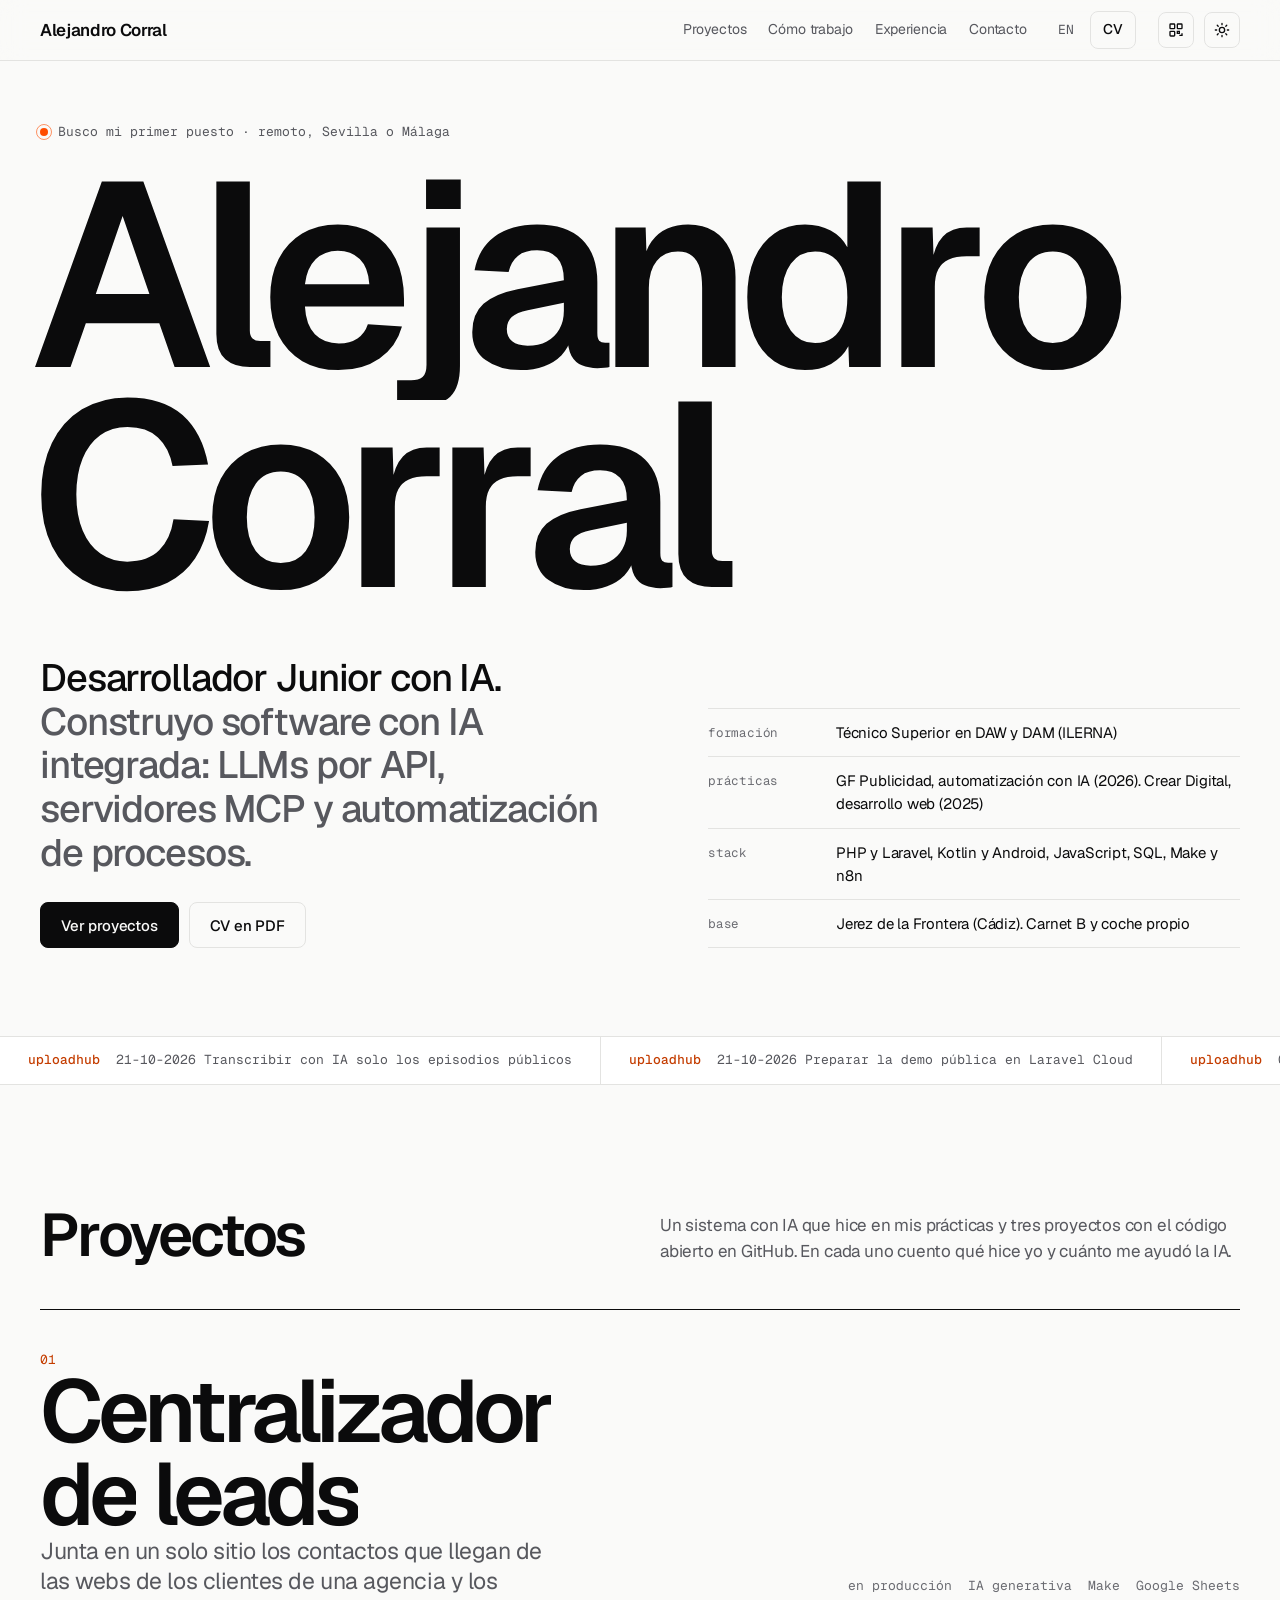
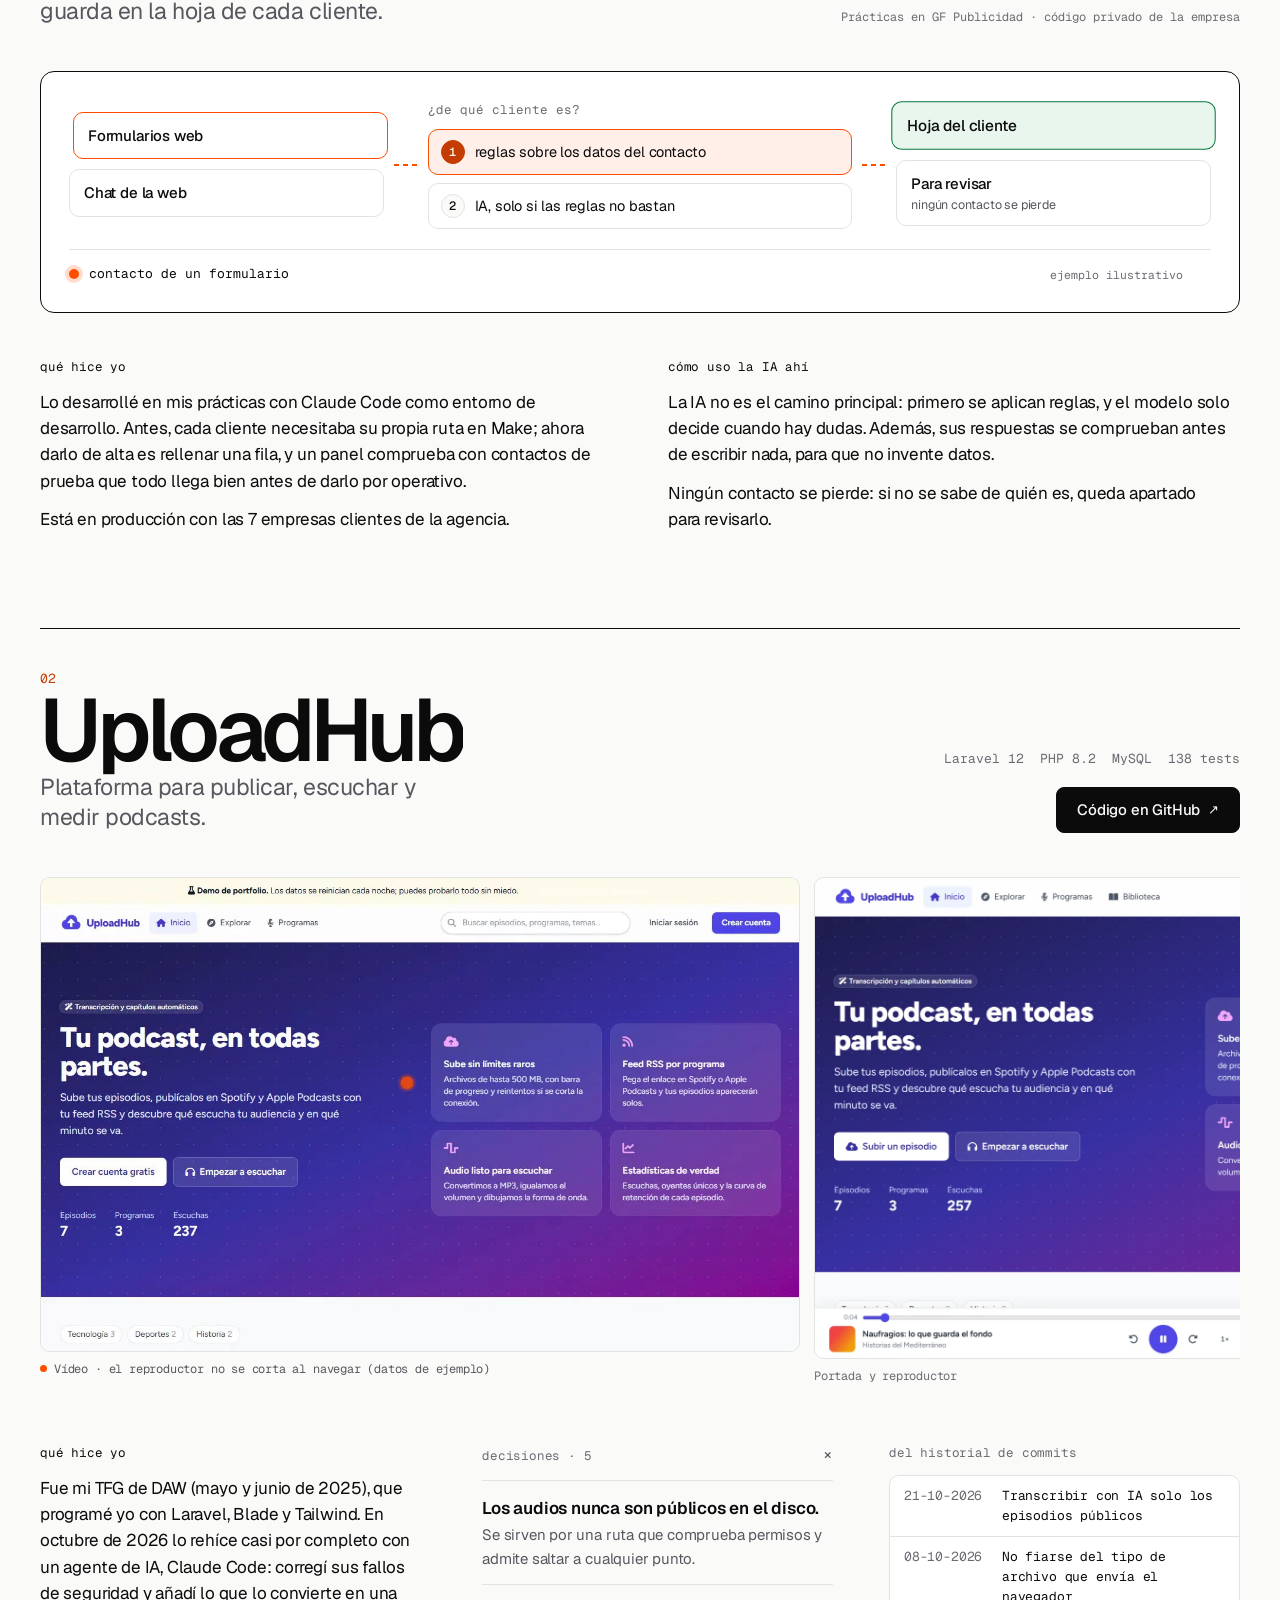
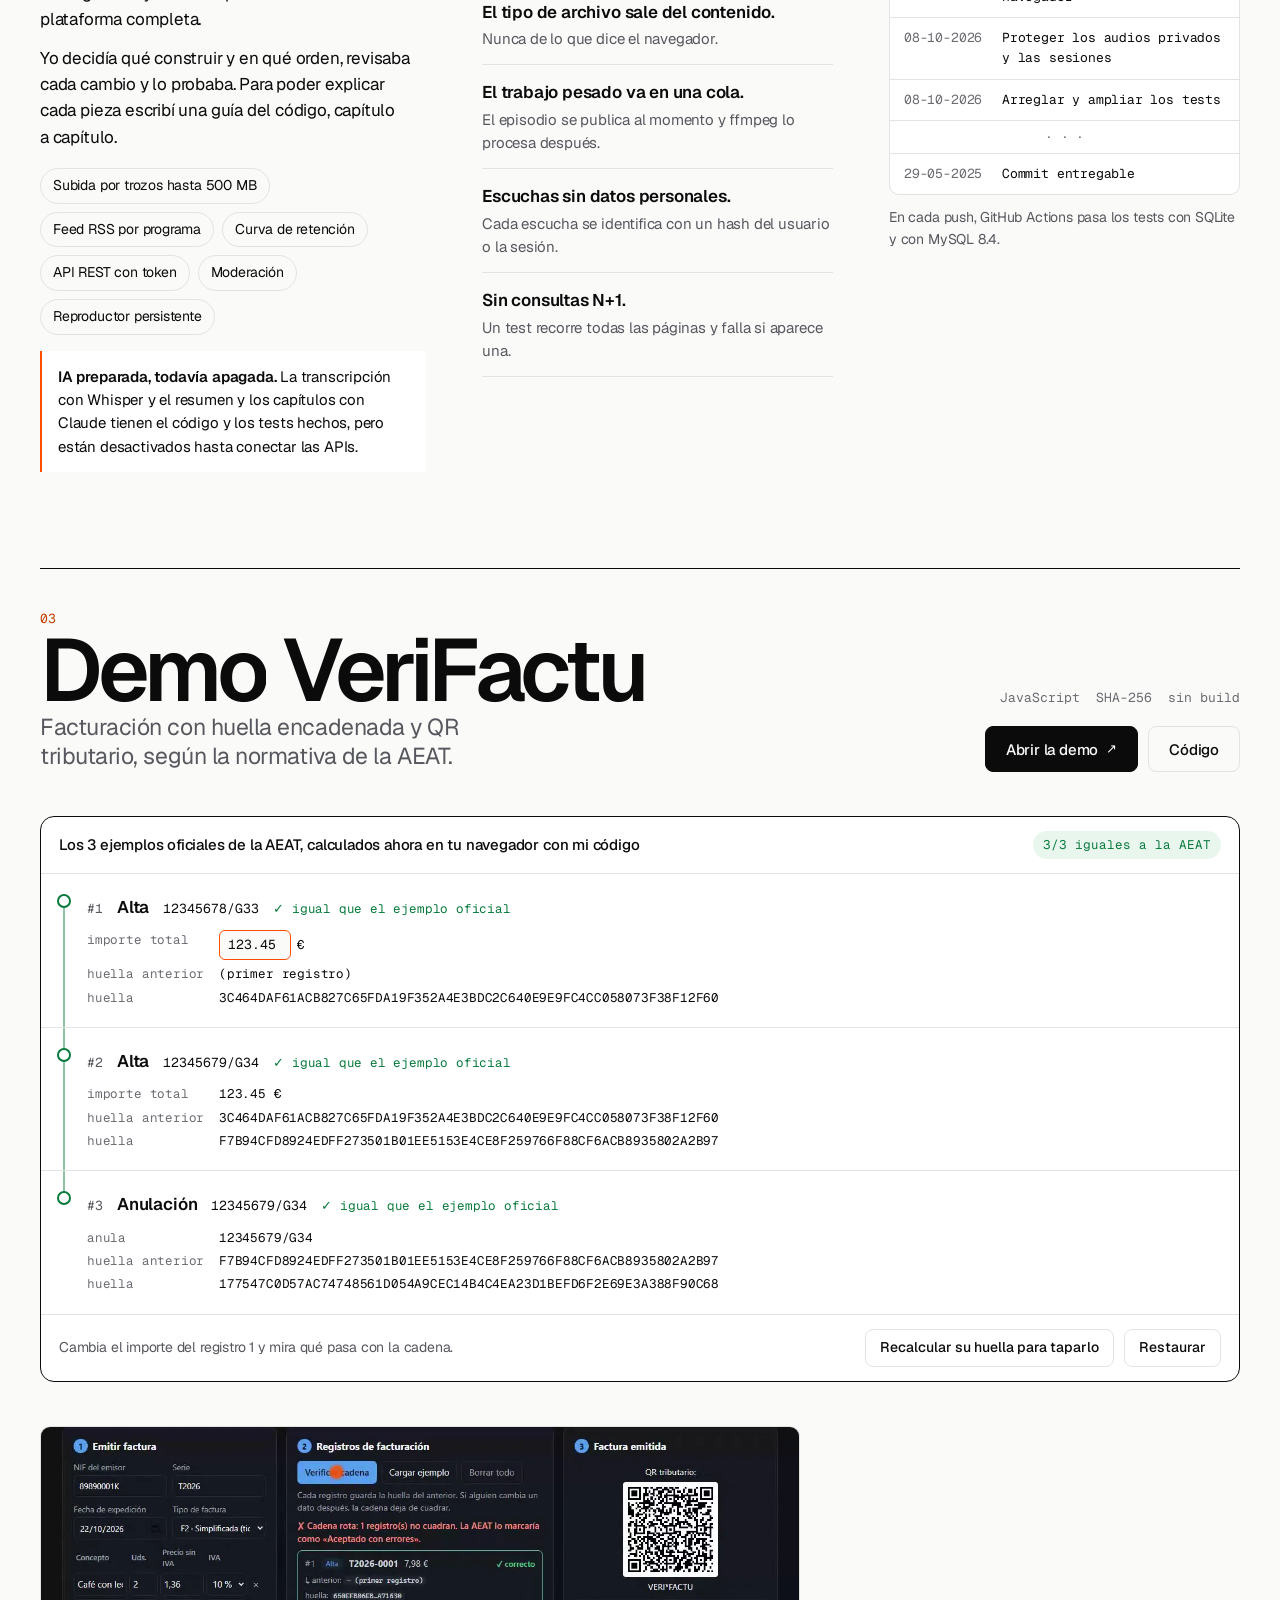
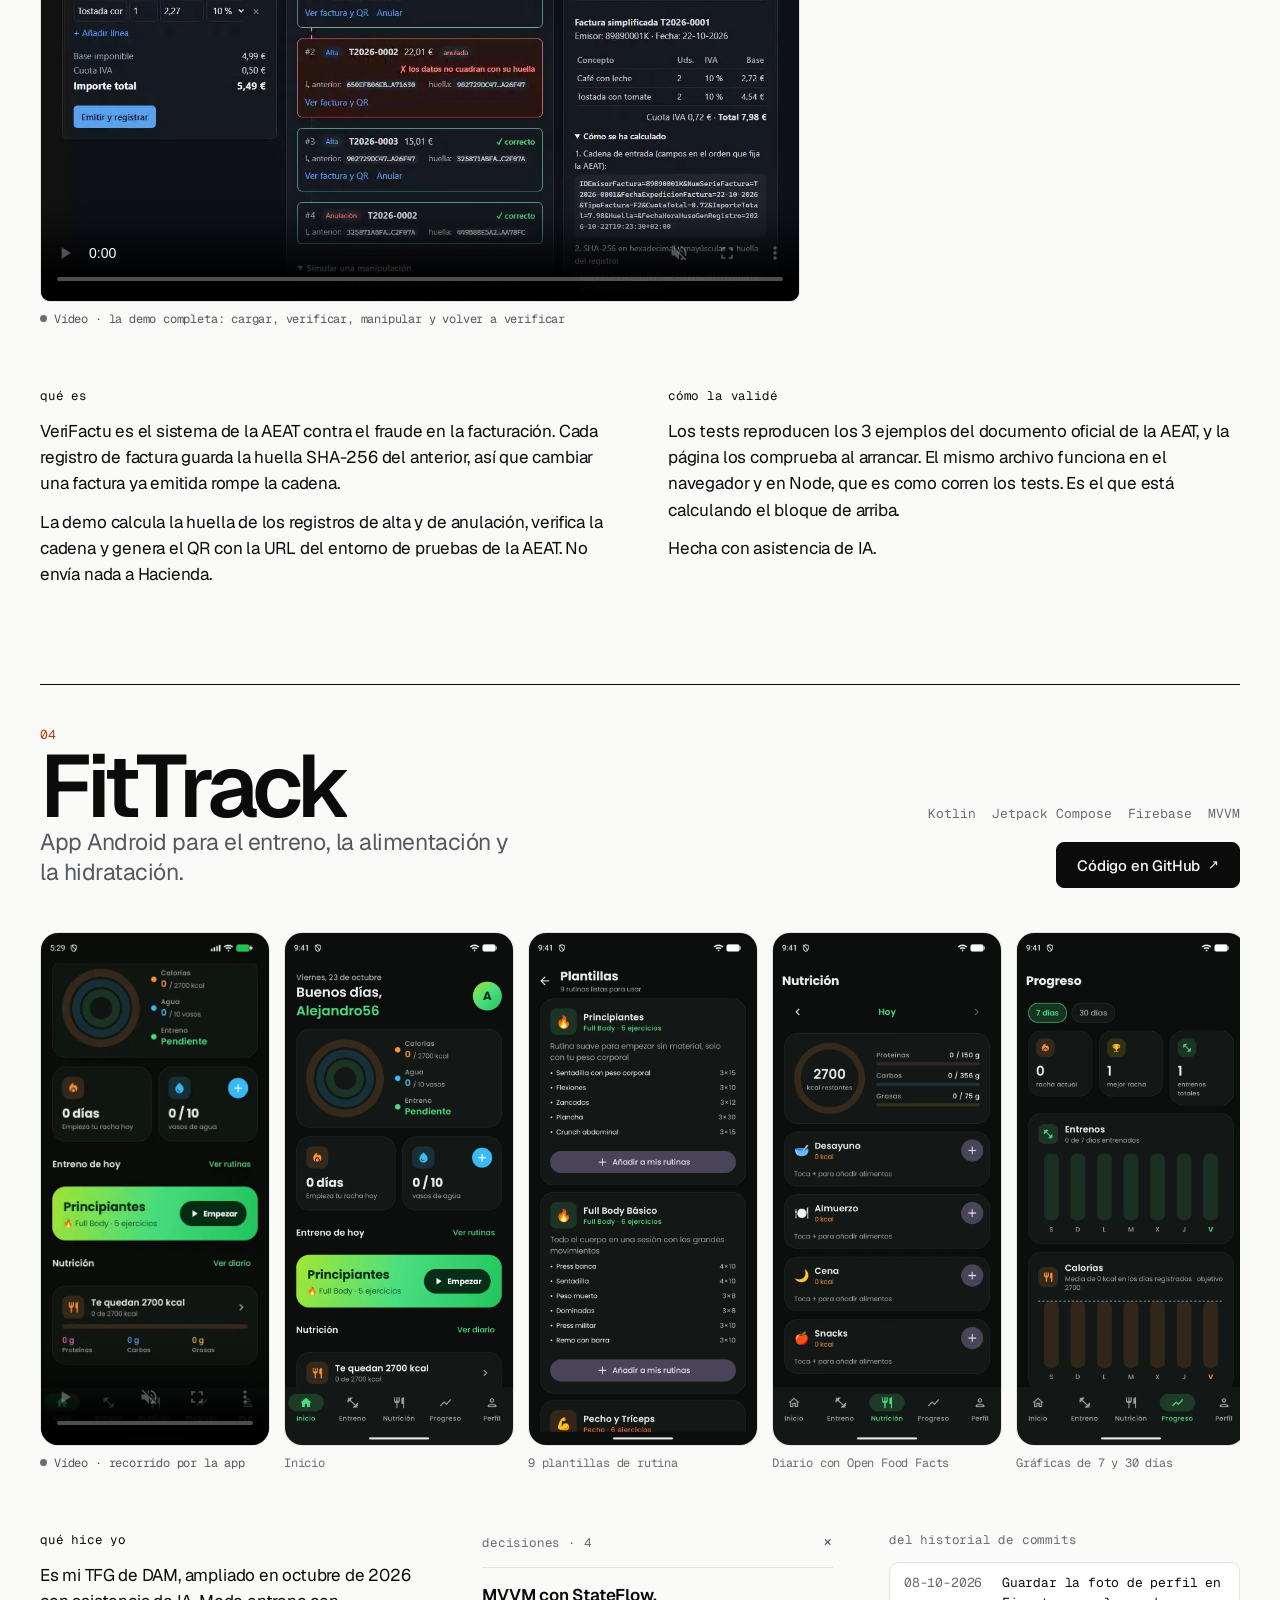
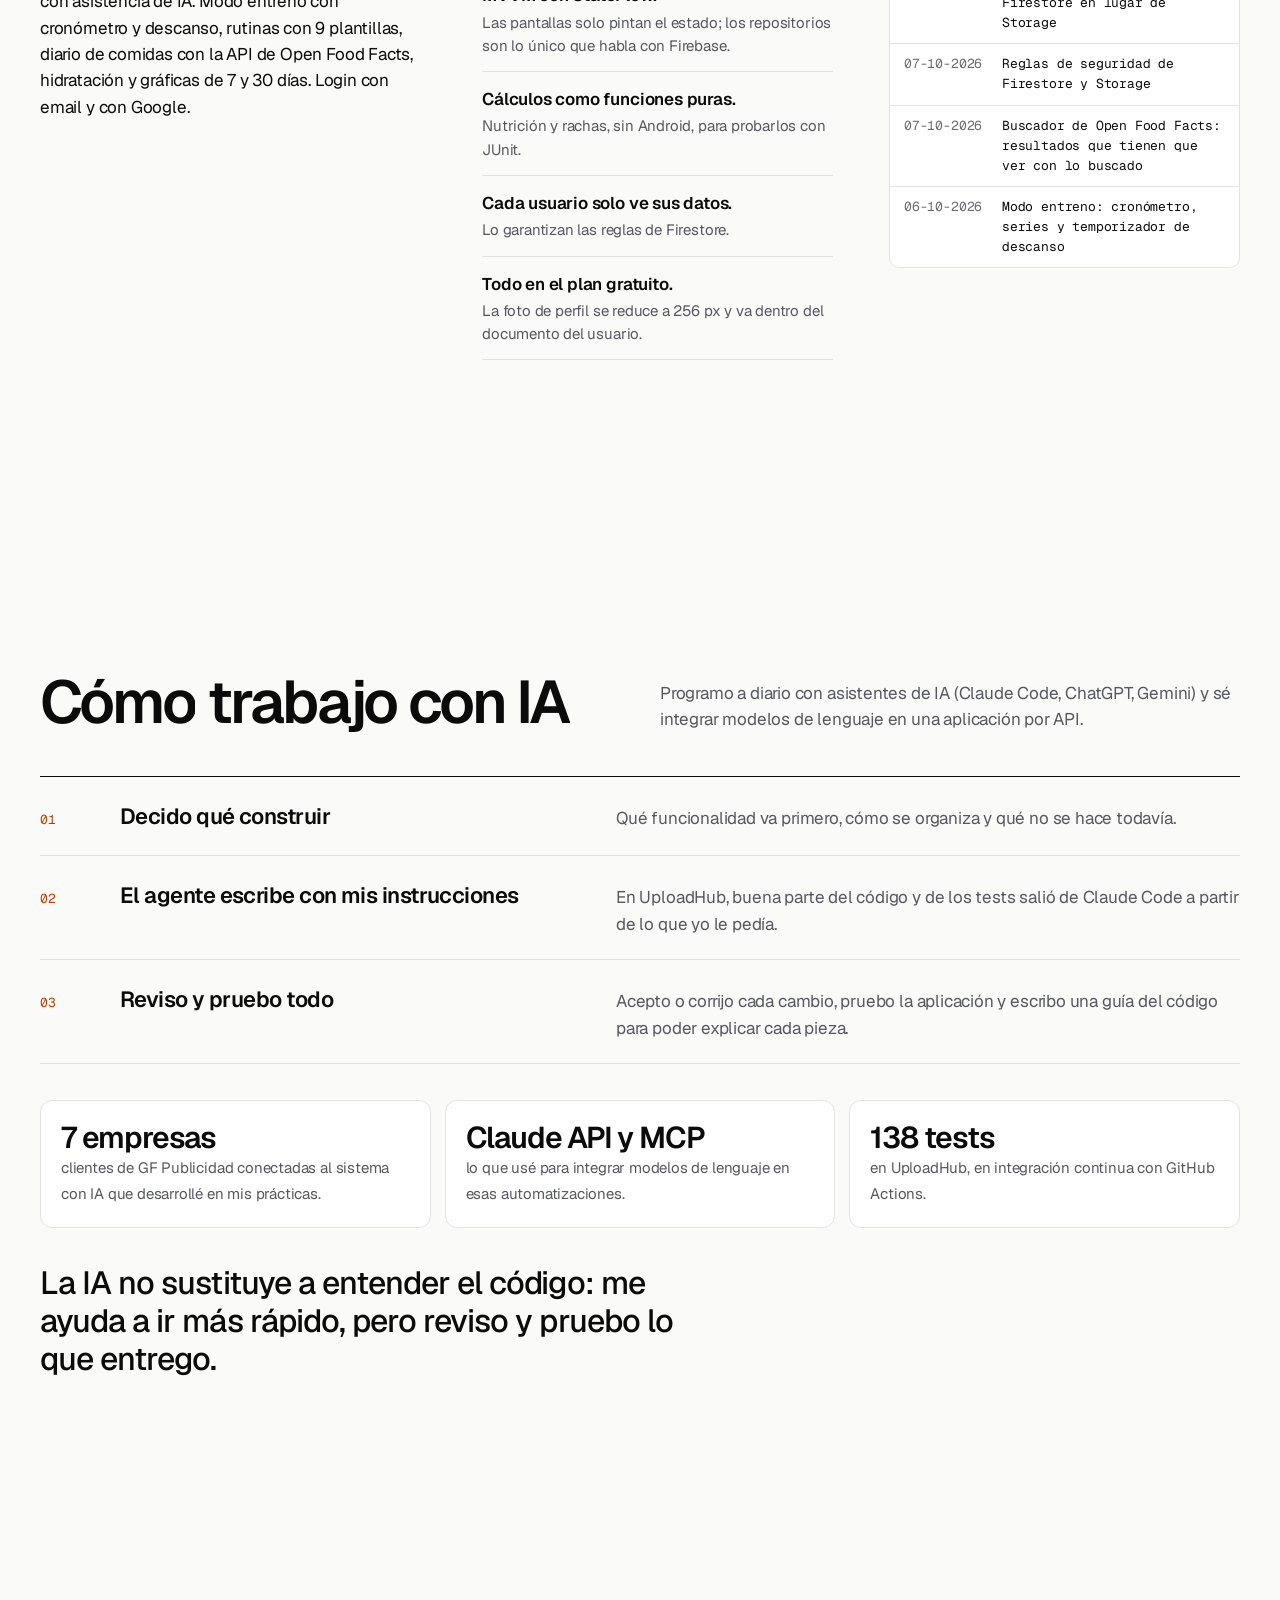
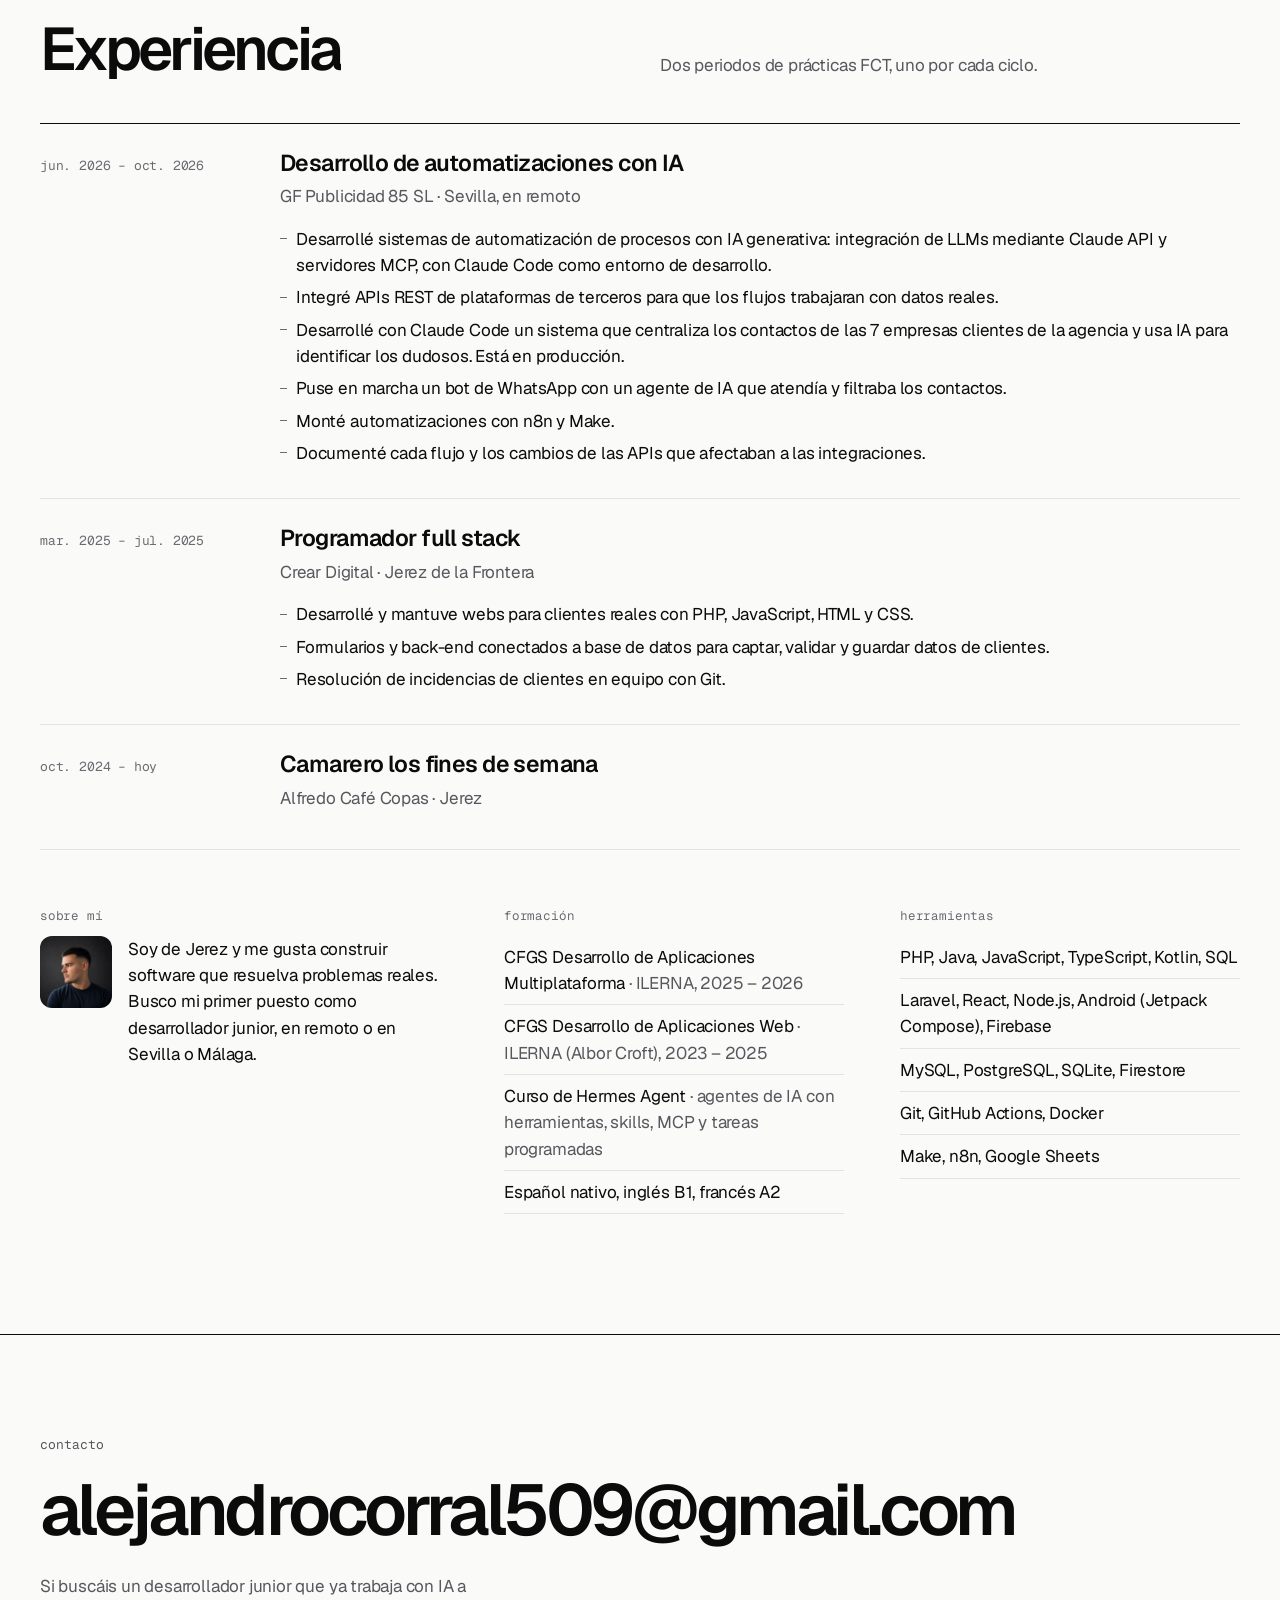
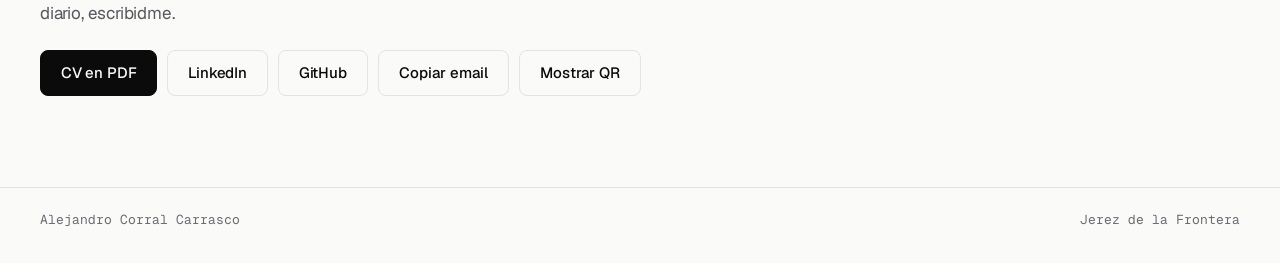
==== commit a8de7c5e: "Nuevo favicon, imágenes en alta resolución y mejoras en móvil - Favicon «a.» con versión para modo o" ====
--- a/index.html
+++ b/index.html
@@ -22,9 +22,11 @@
 <link rel="alternate" hreflang="x-default" href="https://alejandrocorral.es/">
 <meta name="theme-color" content="#FAFAF9" media="(prefers-color-scheme: light)">
 <meta name="theme-color" content="#0B0B0C" media="(prefers-color-scheme: dark)">
-<link rel="icon" href="favicon.svg" type="image/svg+xml">
+<link rel="icon" href="favicon.svg?v=2" type="image/svg+xml">
+<link rel="icon" href="favicon-48.png?v=2" type="image/png" sizes="48x48">
+<link rel="apple-touch-icon" href="apple-touch-icon.png?v=2">
 <link rel="preload" href="assets/fonts/geist-latin.woff2" as="font" type="font/woff2" crossorigin>
-<link rel="stylesheet" href="styles.css?v=20261022e">
+<link rel="stylesheet" href="styles.css?v=20261023c">
 <script>
   document.documentElement.classList.add("js");
   try { var t = localStorage.getItem("tema"); if (t === "light" || t === "dark") document.documentElement.dataset.theme = t; } catch (e) {}
@@ -41,8 +43,8 @@
   "sameAs": ["https://www.linkedin.com/in/alejandro-corral-carrasco/", "https://github.com/alejandrocorral509"]
 }
 </script>
-<script defer src="js/verifactu.js?v=20261022e"></script>
-<script defer src="main.js?v=20261022e"></script>
+<script defer src="js/verifactu.js?v=20261023c"></script>
+<script defer src="main.js?v=20261023c"></script>
 </head>
 <body data-goatcounter="">
 <a class="skip" href="#trabajo">Saltar a los proyectos</a>
@@ -86,26 +88,6 @@
           <a class="btn line" href="cv.pdf" target="_blank" rel="noopener" data-goatcounter-click="cv-portada">CV en PDF</a>
         </div>
       </div>
-
-      <!-- Pila 3D con los proyectos: se mueve con el ratón o el dedo -->
-      <div class="deck" id="deck">
-        <div class="deck-inner">
-          <a class="card3d c1" href="#c2" aria-label="Ir a UploadHub">
-            <img src="assets/img/uploadhub-portada.webp" alt="" width="800" height="506">
-            <span class="tag mono">UploadHub</span>
-          </a>
-          <a class="card3d c2" href="#c3" aria-label="Ir a la demo VeriFactu">
-            <img src="assets/img/verifactu-correcta.webp" alt="" width="800" height="662">
-            <span class="tag mono">VeriFactu</span>
-          </a>
-          <a class="card3d c3" href="#c4" aria-label="Ir a FitTrack">
-            <img src="assets/img/fittrack-inicio.webp" alt="" width="360" height="800">
-            <span class="tag mono">FitTrack</span>
-          </a>
-        </div>
-        <p class="deck-hint mono" aria-hidden="true">arrastra o mueve el ratón</p>
-      </div>
-
       <dl class="facts">
         <div><dt>formación</dt><dd>Técnico Superior en DAW y DAM (ILERNA)</dd></div>
         <div><dt>prácticas</dt><dd>GF Publicidad, automatización con IA (2026). Crear Digital, desarrollo web (2025)</dd></div>
@@ -205,11 +187,11 @@
         </div>
 
         <div class="strip web" data-in>
-          <figure class="vid"><video src="assets/video/uploadhub.mp4" poster="assets/video/uploadhub-poster.webp" muted loop playsinline preload="none" width="960" height="600" aria-label="Vídeo de UploadHub: se reproduce un episodio y el reproductor sigue sonando al navegar; al final, la curva de retención"></video><figcaption>Vídeo · el reproductor no se corta al navegar (datos de ejemplo)</figcaption></figure>
-          <figure><button type="button" data-zoom><img src="assets/img/uploadhub-portada.webp" alt="Portada de UploadHub con el reproductor abajo" width="800" height="506"></button><figcaption>Portada y reproductor</figcaption></figure>
-          <figure><button type="button" data-zoom><img src="assets/img/uploadhub-estadisticas.webp" alt="Estadísticas de un episodio con la curva de retención" width="800" height="506" loading="lazy" decoding="async"></button><figcaption>Curva de retención de un episodio</figcaption></figure>
-          <figure><button type="button" data-zoom><img src="assets/img/uploadhub-episodio.webp" alt="Página de un episodio" width="800" height="506" loading="lazy" decoding="async"></button><figcaption>Página de episodio</figcaption></figure>
-          <figure><button type="button" data-zoom><img src="assets/img/uploadhub-programa.webp" alt="Página de un programa con suscripción y feed RSS" width="800" height="506" loading="lazy" decoding="async"></button><figcaption>Programa con feed RSS</figcaption></figure>
+          <figure class="vid"><video src="assets/video/uploadhub.mp4" poster="assets/video/uploadhub-poster.webp" muted loop playsinline preload="none" width="1280" height="800" aria-label="Vídeo de UploadHub: se reproduce un episodio y el reproductor sigue sonando al navegar; al final, la curva de retención"></video><figcaption>Vídeo · el reproductor no se corta al navegar (datos de ejemplo)</figcaption></figure>
+          <figure><button type="button" data-zoom><img src="assets/img/uploadhub-portada.webp" alt="Portada de UploadHub con el reproductor abajo" width="1600" height="1012"></button><figcaption>Portada y reproductor</figcaption></figure>
+          <figure><button type="button" data-zoom><img src="assets/img/uploadhub-estadisticas.webp" alt="Estadísticas de un episodio con la curva de retención" width="1600" height="1012" loading="lazy" decoding="async"></button><figcaption>Curva de retención de un episodio</figcaption></figure>
+          <figure><button type="button" data-zoom><img src="assets/img/uploadhub-episodio.webp" alt="Página de un episodio" width="1600" height="1012" loading="lazy" decoding="async"></button><figcaption>Página de episodio</figcaption></figure>
+          <figure><button type="button" data-zoom><img src="assets/img/uploadhub-programa.webp" alt="Página de un programa con suscripción y feed RSS" width="1600" height="1012" loading="lazy" decoding="async"></button><figcaption>Programa con feed RSS</figcaption></figure>
         </div>
 
         <div class="case-body three">
@@ -222,8 +204,8 @@
             </ul>
             <p class="note"><b>IA preparada, todavía apagada.</b> La transcripción con Whisper y el resumen y los capítulos con Claude tienen el código y los tests hechos, pero están desactivados hasta conectar las APIs.</p>
           </div>
-          <div data-in>
-            <p class="block-title">decisiones</p>
+          <details class="more" open data-in>
+            <summary class="block-title">decisiones · 5</summary>
             <ul class="decisions">
               <li><b>Los audios nunca son públicos en el disco.</b><span>Se sirven por una ruta que comprueba permisos y admite saltar a cualquier punto.</span></li>
               <li><b>El tipo de archivo sale del contenido.</b><span>Nunca de lo que dice el navegador.</span></li>
@@ -231,8 +213,8 @@
               <li><b>Escuchas sin datos personales.</b><span>Cada escucha se identifica con un hash del usuario o la sesión.</span></li>
               <li><b>Sin consultas N+1.</b><span>Un test recorre todas las páginas y falla si aparece una.</span></li>
             </ul>
-          </div>
-          <div data-in>
+          </details>
+          <div class="commits" data-in>
             <p class="block-title">del historial de commits</p>
             <ol class="log">
               <li><time datetime="2026-10-21">21-10-2026</time><span>Transcribir con IA solo los episodios públicos</span></li>
@@ -280,7 +262,7 @@
         </div>
 
         <div class="strip web" data-in>
-          <figure class="vid"><video src="assets/video/verifactu.mp4" poster="assets/video/verifactu-poster.webp" muted loop playsinline preload="none" width="960" height="600" aria-label="Vídeo de la demo VeriFactu: se carga el ejemplo, se verifica la cadena, se rebaja el importe del registro 2 y la cadena se rompe"></video><figcaption>Vídeo · la demo completa: cargar, verificar, manipular y volver a verificar</figcaption></figure>
+          <figure class="vid"><video src="assets/video/verifactu.mp4" poster="assets/video/verifactu-poster.webp" muted loop playsinline preload="none" width="1280" height="800" aria-label="Vídeo de la demo VeriFactu: se carga el ejemplo, se verifica la cadena, se rebaja el importe del registro 2 y la cadena se rompe"></video><figcaption>Vídeo · la demo completa: cargar, verificar, manipular y volver a verificar</figcaption></figure>
         </div>
 
         <div class="case-body">
@@ -312,13 +294,13 @@
         </div>
 
         <div class="strip phone" data-in>
-          <figure class="vid"><video src="assets/video/fittrack.mp4" poster="assets/video/fittrack-poster.webp" muted loop playsinline preload="none" width="360" height="808" aria-label="Vídeo de FitTrack: recorrido por Inicio, Entreno, Nutrición y Progreso"></video><figcaption>Vídeo · recorrido por la app</figcaption></figure>
-          <figure><button type="button" data-zoom><img src="assets/img/fittrack-inicio.webp" alt="Inicio de FitTrack en modo oscuro" width="360" height="800" loading="lazy" decoding="async"></button><figcaption>Inicio</figcaption></figure>
-          <figure><button type="button" data-zoom><img src="assets/img/fittrack-plantillas.webp" alt="Plantillas de rutina" width="360" height="800" loading="lazy" decoding="async"></button><figcaption>9 plantillas de rutina</figcaption></figure>
-          <figure><button type="button" data-zoom><img src="assets/img/fittrack-nutricion.webp" alt="Diario de comidas" width="360" height="800" loading="lazy" decoding="async"></button><figcaption>Diario con Open Food Facts</figcaption></figure>
-          <figure><button type="button" data-zoom><img src="assets/img/fittrack-progreso.webp" alt="Gráficas de progreso" width="360" height="800" loading="lazy" decoding="async"></button><figcaption>Gráficas de 7 y 30 días</figcaption></figure>
-          <figure><button type="button" data-zoom><img src="assets/img/fittrack-agua.webp" alt="Registro de hidratación" width="360" height="800" loading="lazy" decoding="async"></button><figcaption>Hidratación</figcaption></figure>
-          <figure><button type="button" data-zoom><img src="assets/img/fittrack-inicio-claro.webp" alt="Inicio de FitTrack en modo claro" width="360" height="800" loading="lazy" decoding="async"></button><figcaption>Modo claro</figcaption></figure>
+          <figure class="vid"><video src="assets/video/fittrack.mp4" poster="assets/video/fittrack-poster.webp" muted loop playsinline preload="none" width="540" height="1212" aria-label="Vídeo de FitTrack: recorrido por Inicio, Entreno, Nutrición y Progreso"></video><figcaption>Vídeo · recorrido por la app</figcaption></figure>
+          <figure><button type="button" data-zoom><img src="assets/img/fittrack-inicio.webp" alt="Inicio de FitTrack en modo oscuro" width="720" height="1616" loading="lazy" decoding="async"></button><figcaption>Inicio</figcaption></figure>
+          <figure><button type="button" data-zoom><img src="assets/img/fittrack-plantillas.webp" alt="Plantillas de rutina" width="720" height="1616" loading="lazy" decoding="async"></button><figcaption>9 plantillas de rutina</figcaption></figure>
+          <figure><button type="button" data-zoom><img src="assets/img/fittrack-nutricion.webp" alt="Diario de comidas" width="720" height="1616" loading="lazy" decoding="async"></button><figcaption>Diario con Open Food Facts</figcaption></figure>
+          <figure><button type="button" data-zoom><img src="assets/img/fittrack-progreso.webp" alt="Gráficas de progreso" width="720" height="1616" loading="lazy" decoding="async"></button><figcaption>Gráficas de 7 y 30 días</figcaption></figure>
+          <figure><button type="button" data-zoom><img src="assets/img/fittrack-agua.webp" alt="Registro de hidratación" width="720" height="1616" loading="lazy" decoding="async"></button><figcaption>Hidratación</figcaption></figure>
+          <figure><button type="button" data-zoom><img src="assets/img/fittrack-inicio-claro.webp" alt="Inicio de FitTrack en modo claro" width="720" height="1616" loading="lazy" decoding="async"></button><figcaption>Modo claro</figcaption></figure>
         </div>
 
         <div class="case-body three">
@@ -326,16 +308,16 @@
             <p class="block-title">qué hice yo</p>
             <p>Es mi TFG de DAM, ampliado en octubre de 2026 con asistencia de IA. Modo entreno con cronómetro y descanso, rutinas con 9 plantillas, diario de comidas con la API de Open Food Facts, hidratación y gráficas de 7 y 30 días. Login con email y con Google.</p>
           </div>
-          <div data-in>
-            <p class="block-title">decisiones</p>
+          <details class="more" open data-in>
+            <summary class="block-title">decisiones · 4</summary>
             <ul class="decisions">
               <li><b>MVVM con StateFlow.</b><span>Las pantallas solo pintan el estado; los repositorios son lo único que habla con Firebase.</span></li>
               <li><b>Cálculos como funciones puras.</b><span>Nutrición y rachas, sin Android, para probarlos con JUnit.</span></li>
               <li><b>Cada usuario solo ve sus datos.</b><span>Lo garantizan las reglas de Firestore.</span></li>
               <li><b>Todo en el plan gratuito.</b><span>La foto de perfil se reduce a 256 px y va dentro del documento del usuario.</span></li>
             </ul>
-          </div>
-          <div data-in>
+          </details>
+          <div class="commits" data-in>
             <p class="block-title">del historial de commits</p>
             <ol class="log">
               <li><time datetime="2026-10-08">08-10-2026</time><span>Guardar la foto de perfil en Firestore en lugar de Storage</span></li>
--- a/styles.css
+++ b/styles.css
@@ -104,7 +104,7 @@
 }
 
 /* Portada */
-.hero { padding: 40px 0 64px; overflow-x: clip; }
+.hero { padding-top: 32px; padding-bottom: 56px; overflow-x: clip; }
 .status { display: inline-flex; align-items: flex-start; gap: 10px; color: var(--ink-2); }
 .dot { flex: none; margin-top: .45em; width: 8px; height: 8px; border-radius: 50%; background: var(--accent); position: relative; }
 .dot::after { content: ""; position: absolute; inset: -4px; border-radius: 50%; border: 1px solid var(--accent); opacity: .6; animation: ping 2.4s var(--ease) infinite; }
@@ -118,22 +118,16 @@
 .masthead .ln > span { animation: rise 1.1s var(--ease) both; }
 .masthead .ln:nth-child(2) > span { animation-delay: .08s; }
 @keyframes rise { from { transform: translateY(105%); } }
-.hero-grid { display: grid; gap: 36px; margin-top: 40px; }
+.hero-grid { display: grid; gap: 36px; margin-top: 52px; }
 .claim { font-size: clamp(24px, 3.2vw, 38px); line-height: 1.15; letter-spacing: -.03em; font-weight: 500; max-width: 22ch; }
 .claim em { font-style: normal; color: var(--ink-2); }
 .facts { display: grid; gap: 0; border-top: 1px solid var(--line); }
 .facts div { display: grid; grid-template-columns: 112px 1fr; gap: 16px; padding: 12px 0; border-bottom: 1px solid var(--line); font-size: 15px; }
 .facts dt { color: var(--ink-3); font-family: var(--mono); font-size: 12.5px; padding-top: 2px; }
 .hero .row { margin-top: 28px; }
-@media (min-width: 720px) {
-  .hero .hero-grid { grid-template-areas: "main deck" "facts deck"; grid-template-rows: auto 1fr; align-items: start; }
-  .hero-main { grid-area: main; }
-  .hero .deck { grid-area: deck; align-self: center; }
-  .hero .facts { grid-area: facts; }
-}
 
 /* Secciones */
-section { padding: 88px 0; }
+section { padding: 64px 0; }
 .sec-head { display: grid; gap: 10px; margin-bottom: 44px; }
 .sec-head h2 { font-size: clamp(34px, 5vw, 60px); line-height: 1; letter-spacing: -.045em; }
 .sec-head p { color: var(--ink-2); max-width: 60ch; }
@@ -215,7 +209,7 @@
 .proof { display: grid; gap: 14px; margin-top: 36px; }
 .proof div { border: 1px solid var(--line); border-radius: 12px; padding: 20px; background: var(--raised); }
 .proof b { display: block; font-size: 30px; letter-spacing: -.04em; font-weight: 600; line-height: 1.1; }
-.proof span { color: var(--ink-2); font-size: 15px; }
+.proof div > span { color: var(--ink-2); font-size: 15px; }
 .quote { margin-top: 36px; font-size: clamp(22px, 2.8vw, 32px); line-height: 1.2; letter-spacing: -.03em; font-weight: 500; max-width: 30ch; }
 
 /* Experiencia */
@@ -258,7 +252,7 @@
 
 /* Pantallas más grandes */
 @media (min-width: 720px) {
-  .hero { padding: 56px 0 88px; }
+  .hero { padding-top: 56px; padding-bottom: 88px; }
   .hero-grid { grid-template-columns: 1.15fr 1fr; gap: 56px; align-items: end; }
   section { padding: 120px 0; }
   .sec-head { grid-template-columns: 1fr 1fr; align-items: end; gap: 40px; }
@@ -303,33 +297,6 @@
 }
 .masthead .ch.hot { color: var(--accent); }
 
-/* Pila 3D de proyectos */
-.deck { position: relative; height: clamp(300px, 72vw, 460px); perspective: 1400px; touch-action: pan-y; cursor: grab; user-select: none; -webkit-user-select: none; }
-.deck:active { cursor: grabbing; }
-.deck-inner {
-  position: absolute; inset: 0; transform-style: preserve-3d;
-  transform: rotateX(var(--drx, 10deg)) rotateY(var(--dry, -18deg)); transition: transform .9s var(--ease);
-}
-.deck.dragging .deck-inner { transition: none; }
-.card3d {
-  position: absolute; display: block; border-radius: 12px; overflow: hidden; text-decoration: none;
-  border: 1px solid var(--line); background: var(--raised);
-  box-shadow: 0 30px 60px -30px rgba(0, 0, 0, .45);
-  transition: transform .7s var(--ease), box-shadow .4s;
-}
-.card3d img { width: 100%; height: 100%; object-fit: cover; object-position: top; pointer-events: none; }
-.card3d .tag { position: absolute; left: 10px; bottom: 10px; padding: 4px 8px; border-radius: 6px; font-size: 11.5px; background: var(--ink); color: var(--paper); }
-.card3d.c1 { width: 74%; aspect-ratio: 800 / 506; left: 4%; top: 10%; transform: translateZ(calc(-40px - var(--spread, 0) * 60px)); }
-.card3d.c2 { width: 52%; aspect-ratio: 800 / 662; left: 0; top: 46%; transform: translateZ(calc(60px + var(--spread, 0) * 40px)) rotateY(8deg); }
-.card3d.c3 { width: 24%; aspect-ratio: 360 / 800; right: 4%; top: 22%; border-radius: 18px; transform: translateZ(calc(130px + var(--spread, 0) * 90px)) rotateY(-10deg); }
-.card3d:hover, .card3d:focus-visible { box-shadow: 0 40px 70px -30px rgba(0, 0, 0, .55), 0 0 0 2px var(--accent); }
-.card3d.c1:hover { transform: translateZ(10px); }
-.card3d.c2:hover { transform: translateZ(110px) rotateY(4deg); }
-.card3d.c3:hover { transform: translateZ(190px) rotateY(-4deg); }
-.deck-hint { position: absolute; right: 0; bottom: -6px; font-size: 11.5px; color: var(--ink-3); }
-.js .deck .deck-inner { animation: deck-in 1.6s var(--ease) .25s both; }
-@keyframes deck-in { from { opacity: 0; transform: rotateX(40deg) rotateY(-50deg) translateY(40px); } }
-
 /* Cinta de commits */
 .ticker { border-block: 1px solid var(--line); overflow: hidden; background: var(--raised); cursor: pointer; }
 .ticker-track { display: flex; width: max-content; animation: ticker 60s linear infinite; }
@@ -346,10 +313,8 @@
 .js .split[data-in] { opacity: 1; transform: none; }
 
 /* Tiras de capturas: giran en 3D al deslizar y entran en cascada */
-.strip { perspective: 1200px; }
-.strip figure > button, .strip figure > video { transform: rotateY(var(--fy, 0deg)) scale(var(--fs, 1)); transition: transform .25s var(--ease); }
 .js .strip[data-in] { opacity: 1; transform: none; }
-.js .strip[data-in] figure { opacity: 0; transform: translateX(60px) rotateY(-25deg); transition: opacity .8s var(--ease), transform 1s var(--ease); transition-delay: calc(var(--i, 0) * 90ms); }
+.js .strip[data-in] figure { opacity: 0; transform: translateY(16px); transition: opacity .8s var(--ease), transform 1s var(--ease); transition-delay: calc(var(--i, 0) * 90ms); }
 .js .strip[data-in].in figure { opacity: 1; transform: none; }
 
 /* Vídeos de los proyectos */
@@ -421,13 +386,33 @@
 .reg.bad::after { border-color: var(--bad); background: var(--bad); }
 .reg.shake { animation: shake .45s var(--ease); }
 @keyframes shake { 0%, 100% { transform: none; } 20% { transform: translateX(-6px) rotate(-.4deg); } 40% { transform: translateX(5px) rotate(.3deg); } 60% { transform: translateX(-3px); } 80% { transform: translateX(2px); } }
-.lab { transform: perspective(1400px) rotateX(calc((1 - var(--lp, 1)) * 14deg)); transform-origin: 50% 0; }
 
 @media (min-width: 720px) {
-  .deck { height: 440px; margin-top: -40px; }
-  .deck-hint { bottom: 0; }
 }
 @media (prefers-reduced-motion: reduce) {
   .ticker-track { animation-duration: 180s; }
-  .js .deck .deck-inner { animation: none; }
-}
+}
+
+/* Decisiones técnicas plegables (abiertas en escritorio, cerradas en móvil) */
+details.more > summary { list-style: none; cursor: pointer; display: flex; align-items: center; justify-content: space-between; gap: 10px; }
+details.more > summary::-webkit-details-marker { display: none; }
+details.more > summary::after { content: "+"; font-family: var(--mono); font-size: 16px; color: var(--ink-2); transition: transform .3s var(--ease); }
+details.more[open] > summary::after { transform: rotate(45deg); }
+
+/* Móvil: página más corta y compacta */
+@media (max-width: 719px) {
+  .case-body .commits { display: none; }
+  .case { padding: 32px 0 48px; }
+  .case-body { margin-top: 32px; gap: 28px; }
+  details.more:not([open]) > summary { padding: 14px 16px; border: 1px solid var(--line); border-radius: 10px; margin: 0; }
+  .flow { padding: 16px; gap: 22px; }
+  .flow-in, .flow-out { grid-template-columns: 1fr 1fr; align-items: stretch; }
+  .flow-src, .flow-dest { font-size: 14px; padding: 10px 12px; }
+  .flow-dest small { font-size: 11.5px; }
+  .rules li { padding: 9px 10px; font-size: 14px; }
+  .steps li { padding: 18px 0; }
+  .proof { margin-top: 28px; }
+  .quote { margin-top: 28px; }
+  .facts-grid { margin-top: 40px; }
+  .contact { padding: 72px 0 48px; }
+}
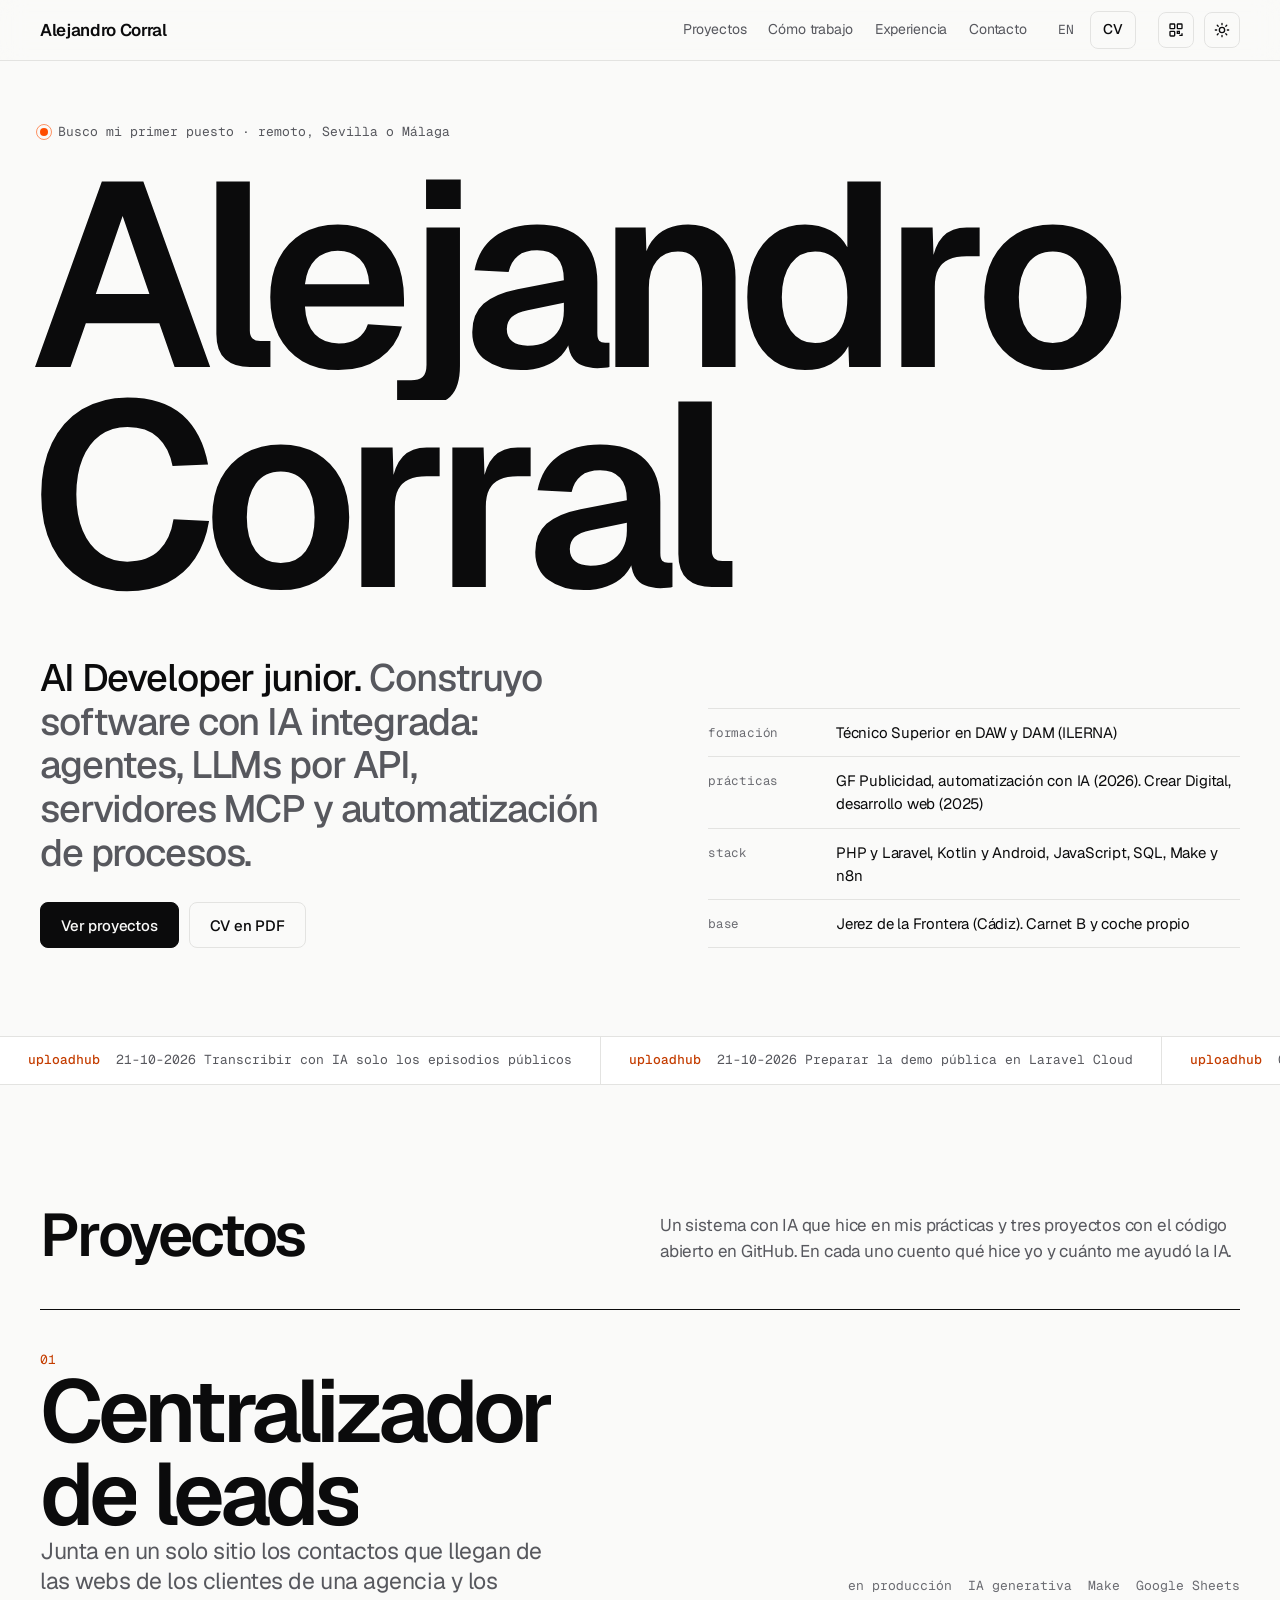
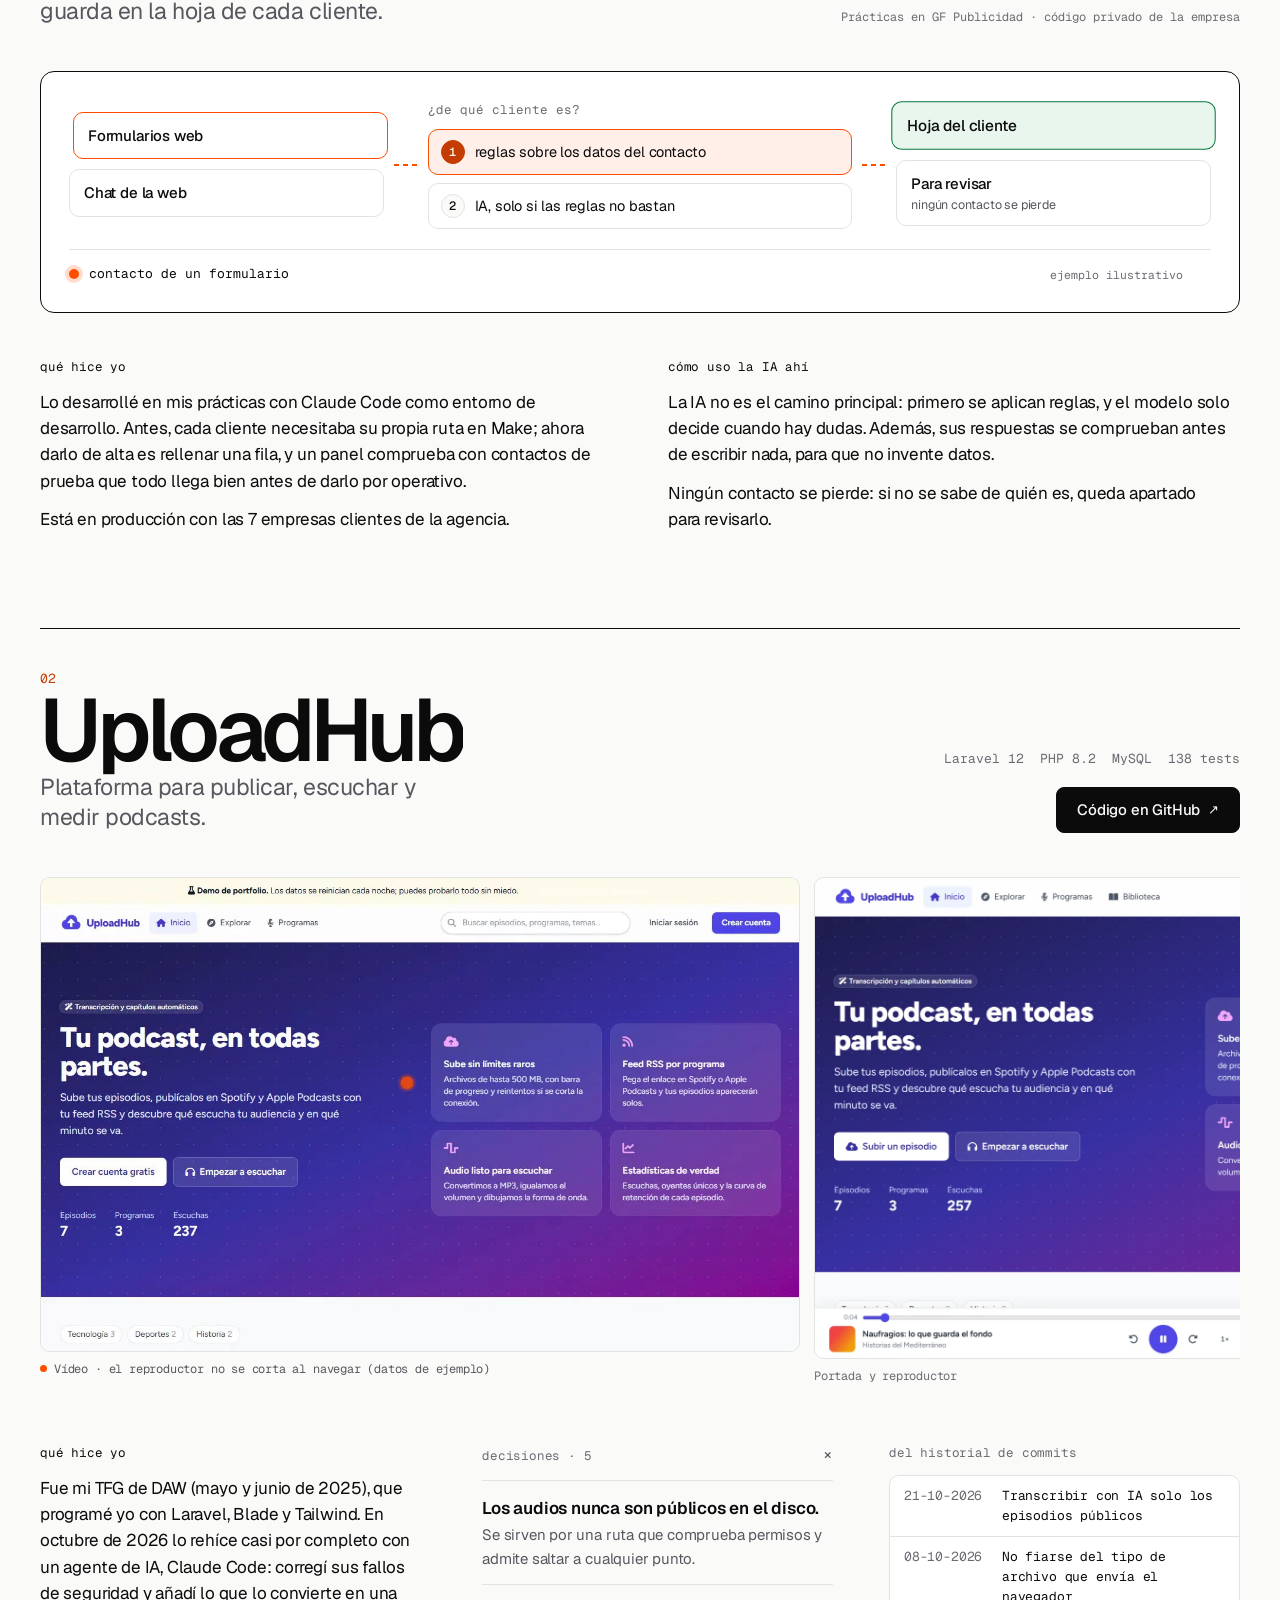
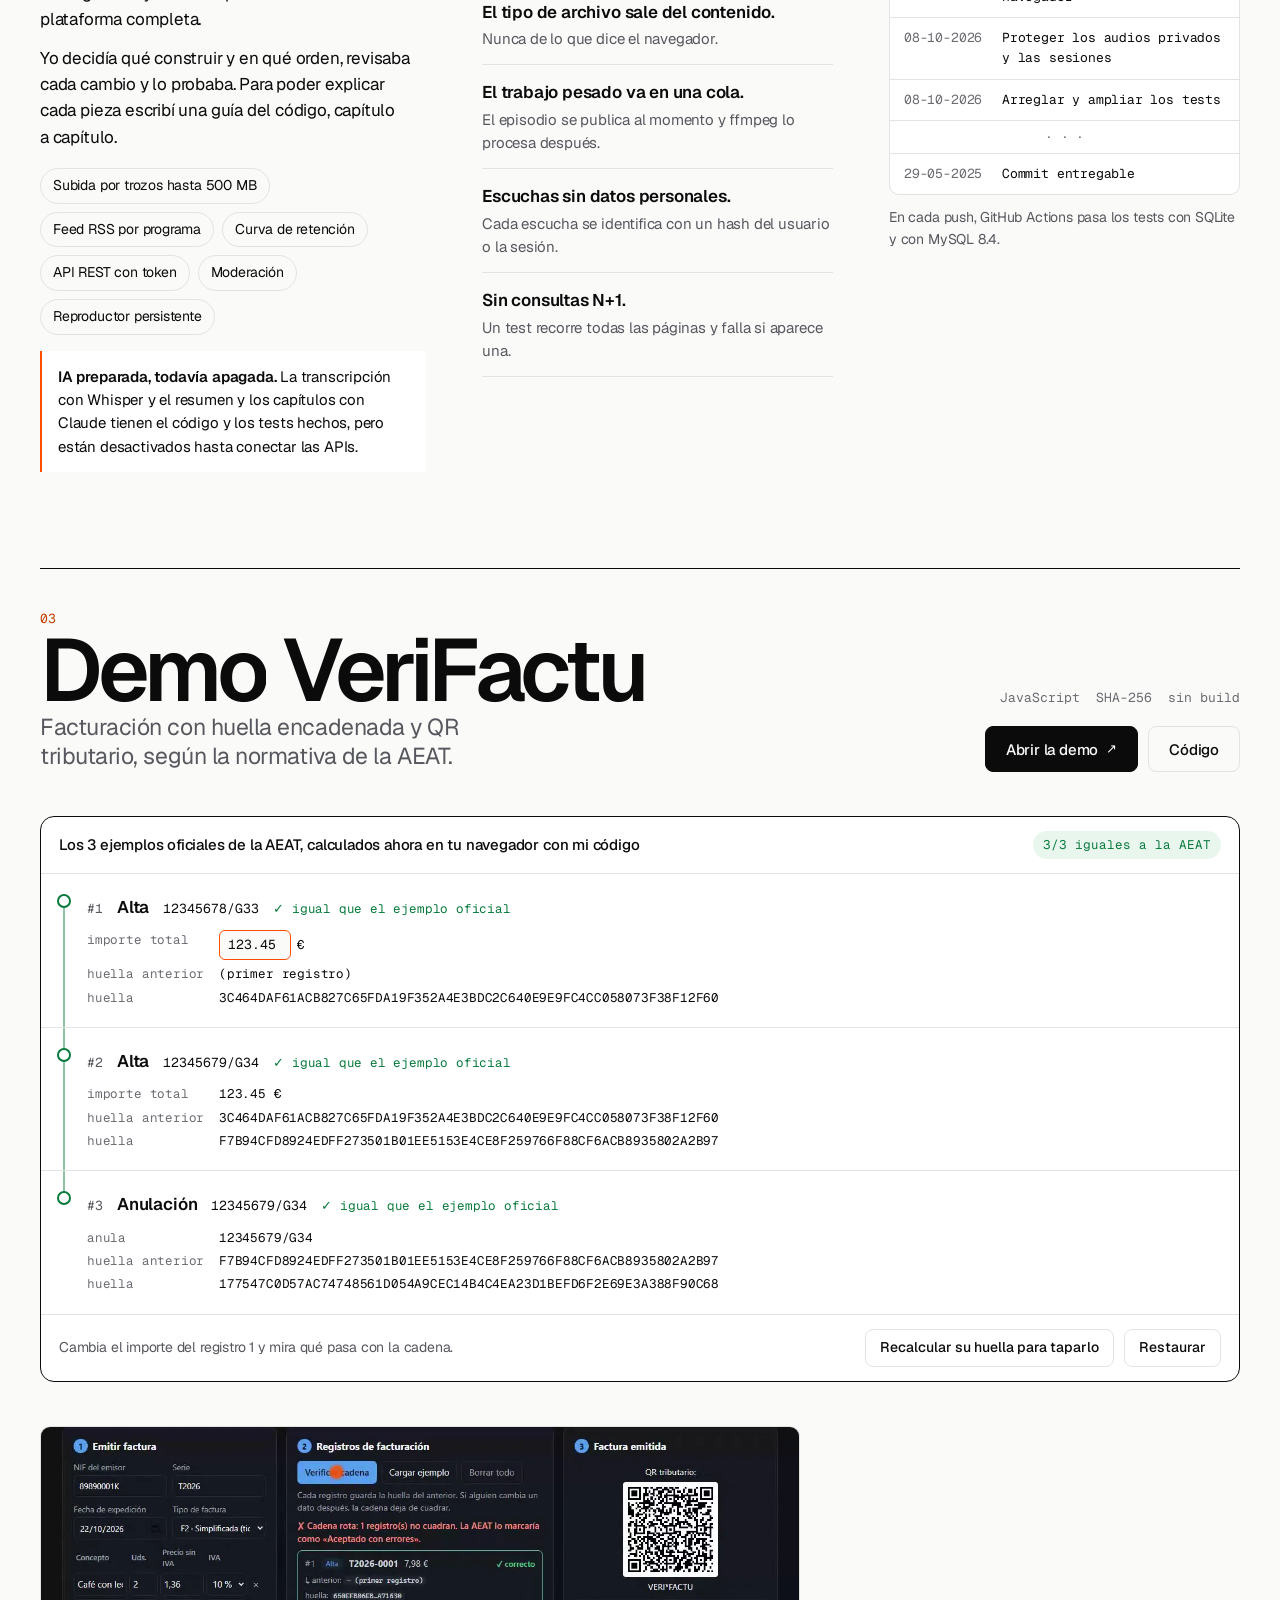
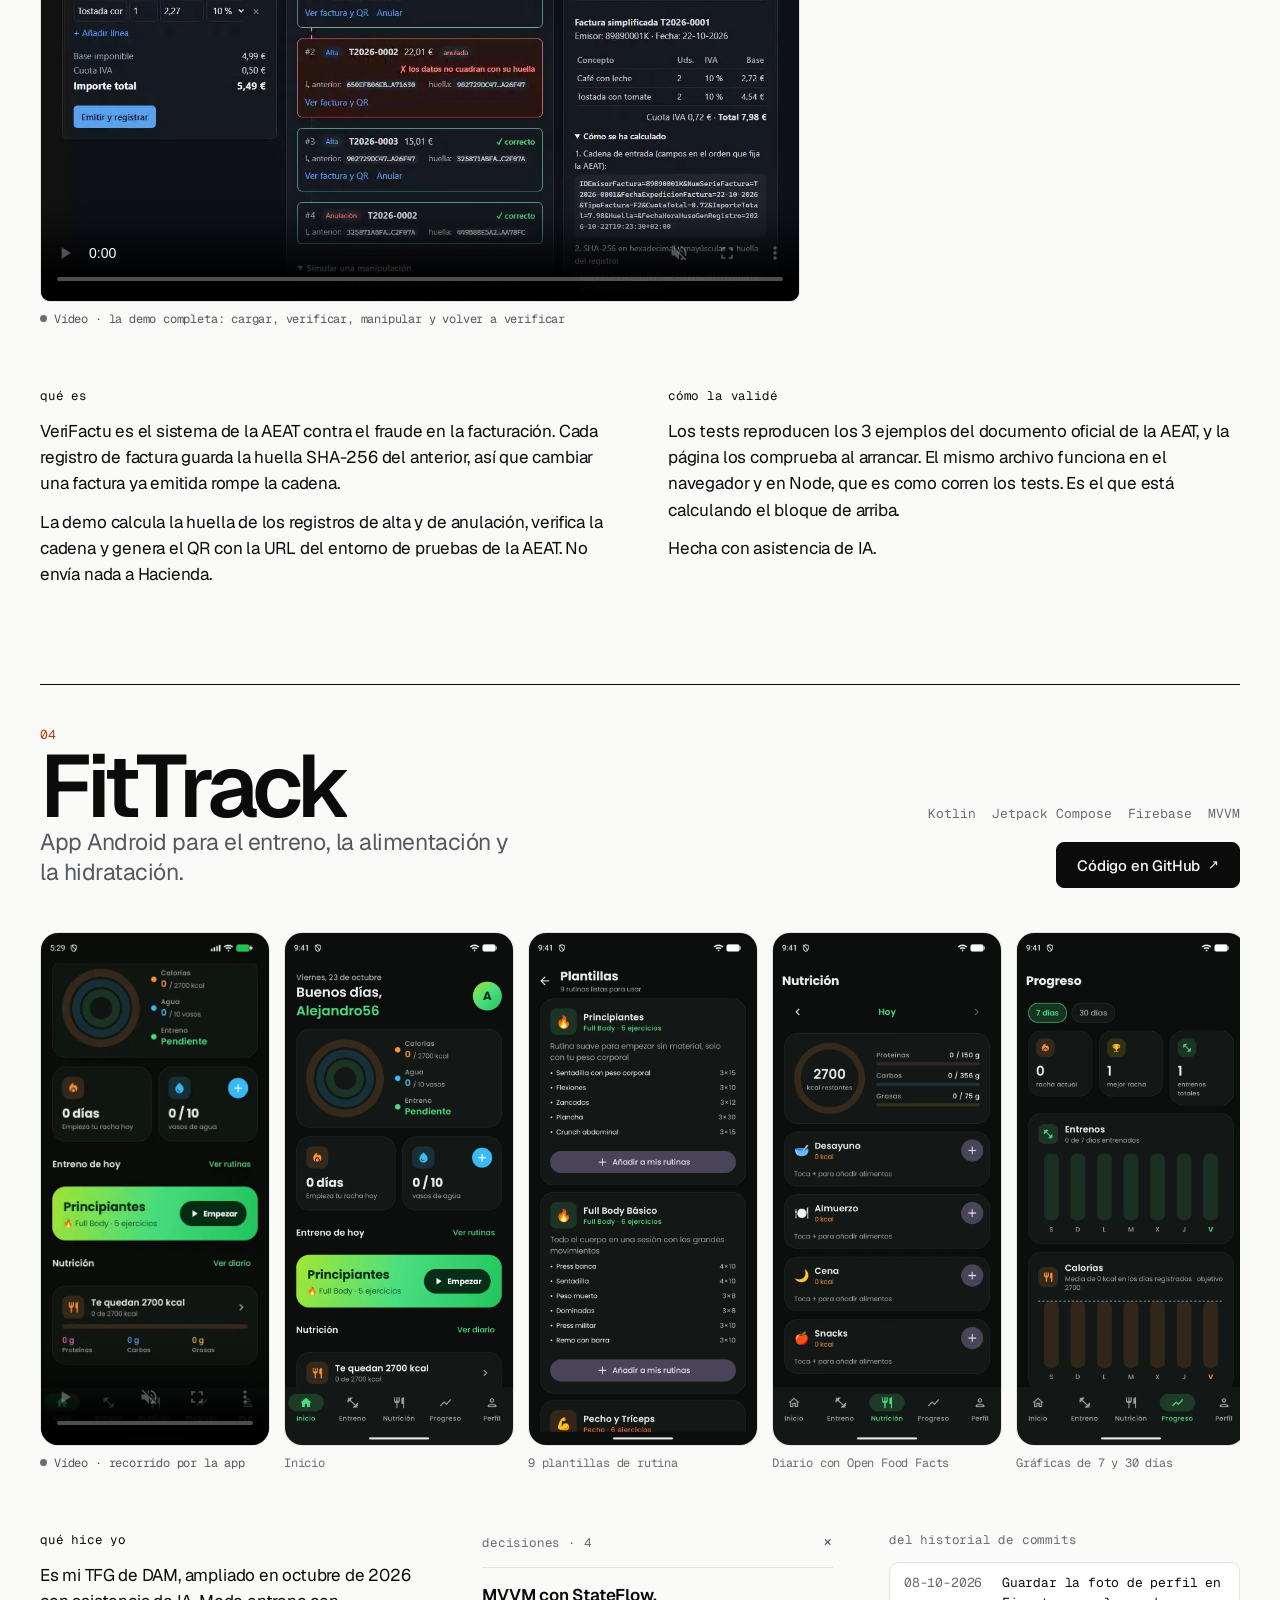
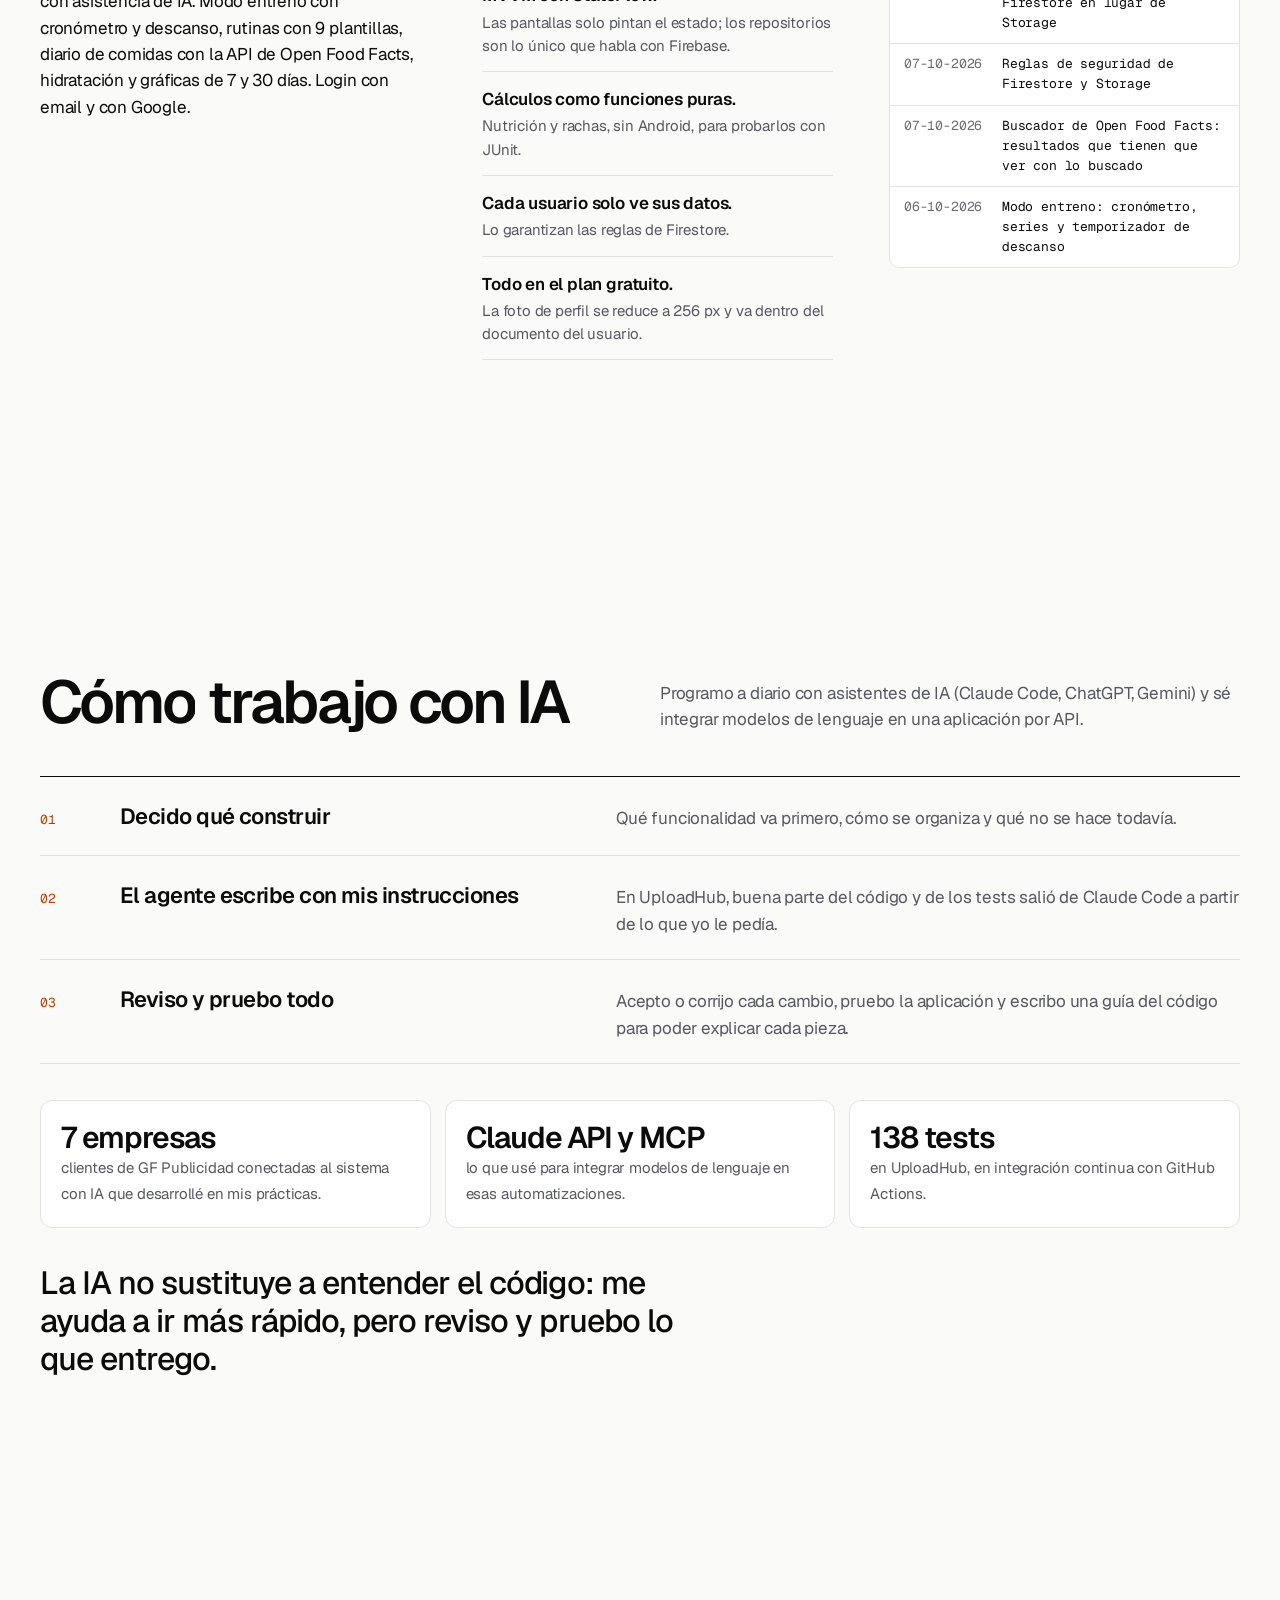
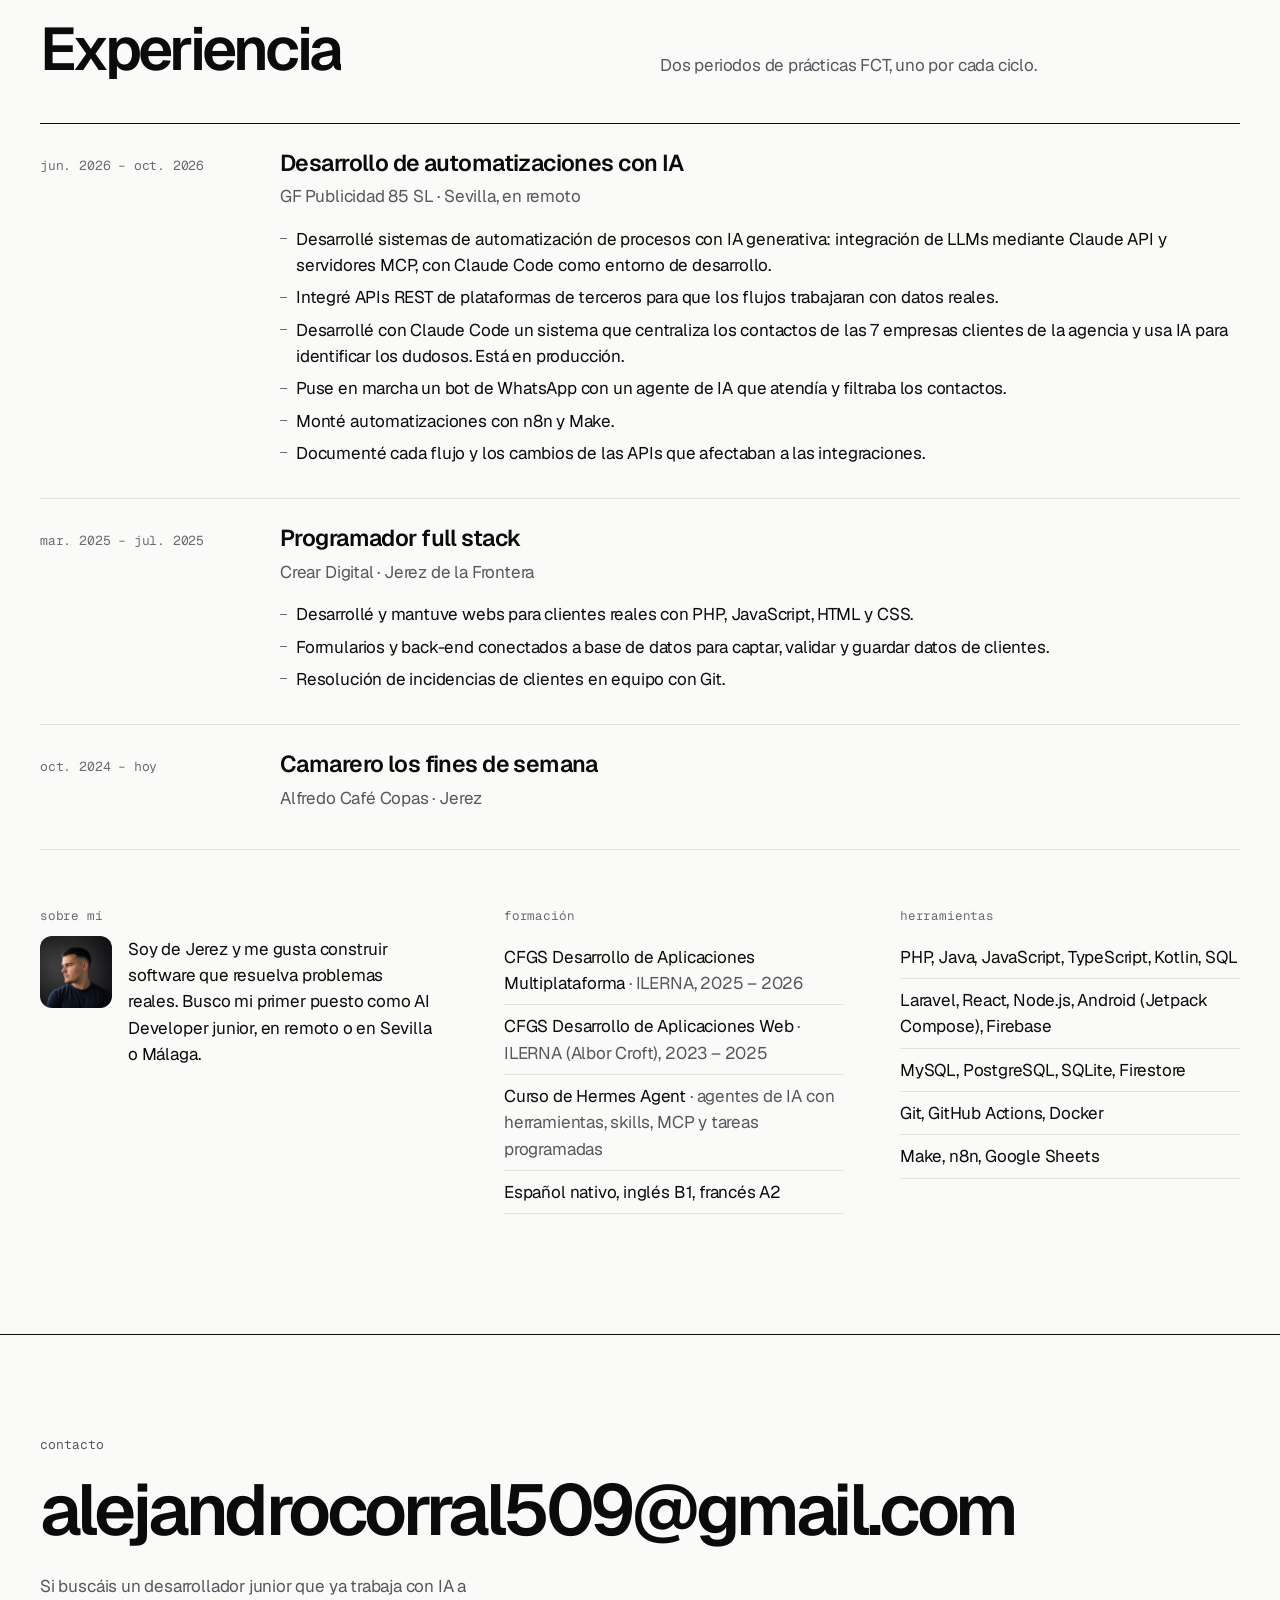
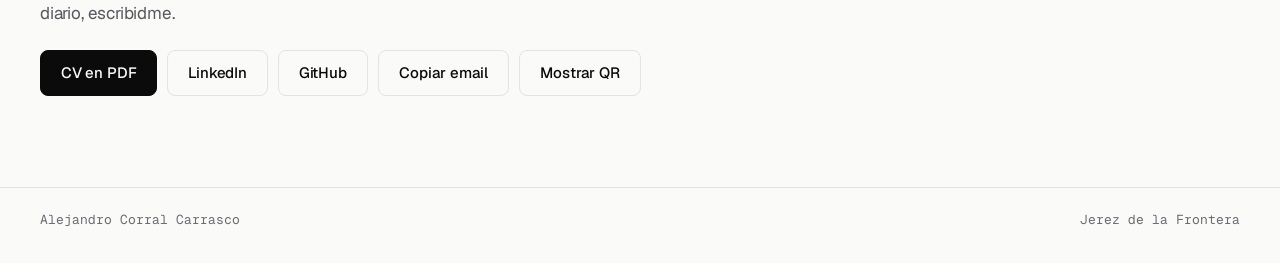
==== commit ffd43992: "Perfil: AI Developer junior en la web, el CV y las imágenes al compartir" ====
--- a/index.html
+++ b/index.html
@@ -3,17 +3,17 @@
 <head>
 <meta charset="utf-8">
 <meta name="viewport" content="width=device-width, initial-scale=1, viewport-fit=cover">
-<title>Alejandro Corral · Desarrollador Junior con IA</title>
-<meta name="description" content="Alejandro Corral Carrasco, desarrollador junior con IA (DAW + DAM) en Jerez de la Frontera: integración de LLMs por API, servidores MCP y automatización con IA.">
+<title>Alejandro Corral · AI Developer junior</title>
+<meta name="description" content="Alejandro Corral Carrasco, AI Developer junior (DAW + DAM) en Jerez de la Frontera: agentes, integración de LLMs por API, servidores MCP y automatización con IA.">
 <link rel="canonical" href="https://alejandrocorral.es/">
-<meta property="og:title" content="Alejandro Corral · Desarrollador Junior con IA">
+<meta property="og:title" content="Alejandro Corral · AI Developer junior">
 <meta property="og:description" content="Técnico Superior en DAW y DAM. Desarrollo software que integra IA generativa: LLMs por API, servidores MCP y automatización de procesos.">
 <meta property="og:url" content="https://alejandrocorral.es/">
 <meta property="og:type" content="website">
 <meta property="og:image" content="https://alejandrocorral.es/assets/img/og-es.jpg">
 <meta property="og:image:width" content="1200">
 <meta property="og:image:height" content="630">
-<meta property="og:image:alt" content="Alejandro Corral, Desarrollador Junior con IA">
+<meta property="og:image:alt" content="Alejandro Corral, AI Developer junior">
 <meta property="og:locale" content="es_ES">
 <meta property="og:locale:alternate" content="en_GB">
 <meta name="twitter:card" content="summary_large_image">
@@ -36,7 +36,7 @@
   "@context": "https://schema.org",
   "@type": "Person",
   "name": "Alejandro Corral Carrasco",
-  "jobTitle": "Desarrollador Junior con IA",
+  "jobTitle": "AI Developer junior",
   "url": "https://alejandrocorral.es/",
   "email": "mailto:alejandrocorral509@gmail.com",
   "address": { "@type": "PostalAddress", "addressLocality": "Jerez de la Frontera", "addressRegion": "Cádiz", "addressCountry": "ES" },
@@ -82,7 +82,7 @@
     </h1>
     <div class="hero-grid">
       <div class="hero-main">
-        <p class="claim">Desarrollador Junior con IA. <em>Construyo software con IA integrada: LLMs por API, servidores MCP y automatización de procesos.</em></p>
+        <p class="claim">AI Developer junior. <em>Construyo software con IA integrada: agentes, LLMs por API, servidores MCP y automatización de procesos.</em></p>
         <div class="row">
           <a class="btn" href="#trabajo">Ver proyectos</a>
           <a class="btn line" href="cv.pdf" target="_blank" rel="noopener" data-goatcounter-click="cv-portada">CV en PDF</a>
@@ -395,7 +395,7 @@
           <h3>sobre mí</h3>
           <div class="about">
             <img src="assets/img/foto.webp" alt="Alejandro Corral Carrasco" width="72" height="72" loading="lazy" decoding="async">
-            <p>Soy de Jerez y me gusta construir software que resuelva problemas reales. Busco mi primer puesto como desarrollador junior, en remoto o en Sevilla o Málaga.</p>
+            <p>Soy de Jerez y me gusta construir software que resuelva problemas reales. Busco mi primer puesto como AI Developer junior, en remoto o en Sevilla o Málaga.</p>
           </div>
         </div>
         <div data-in>
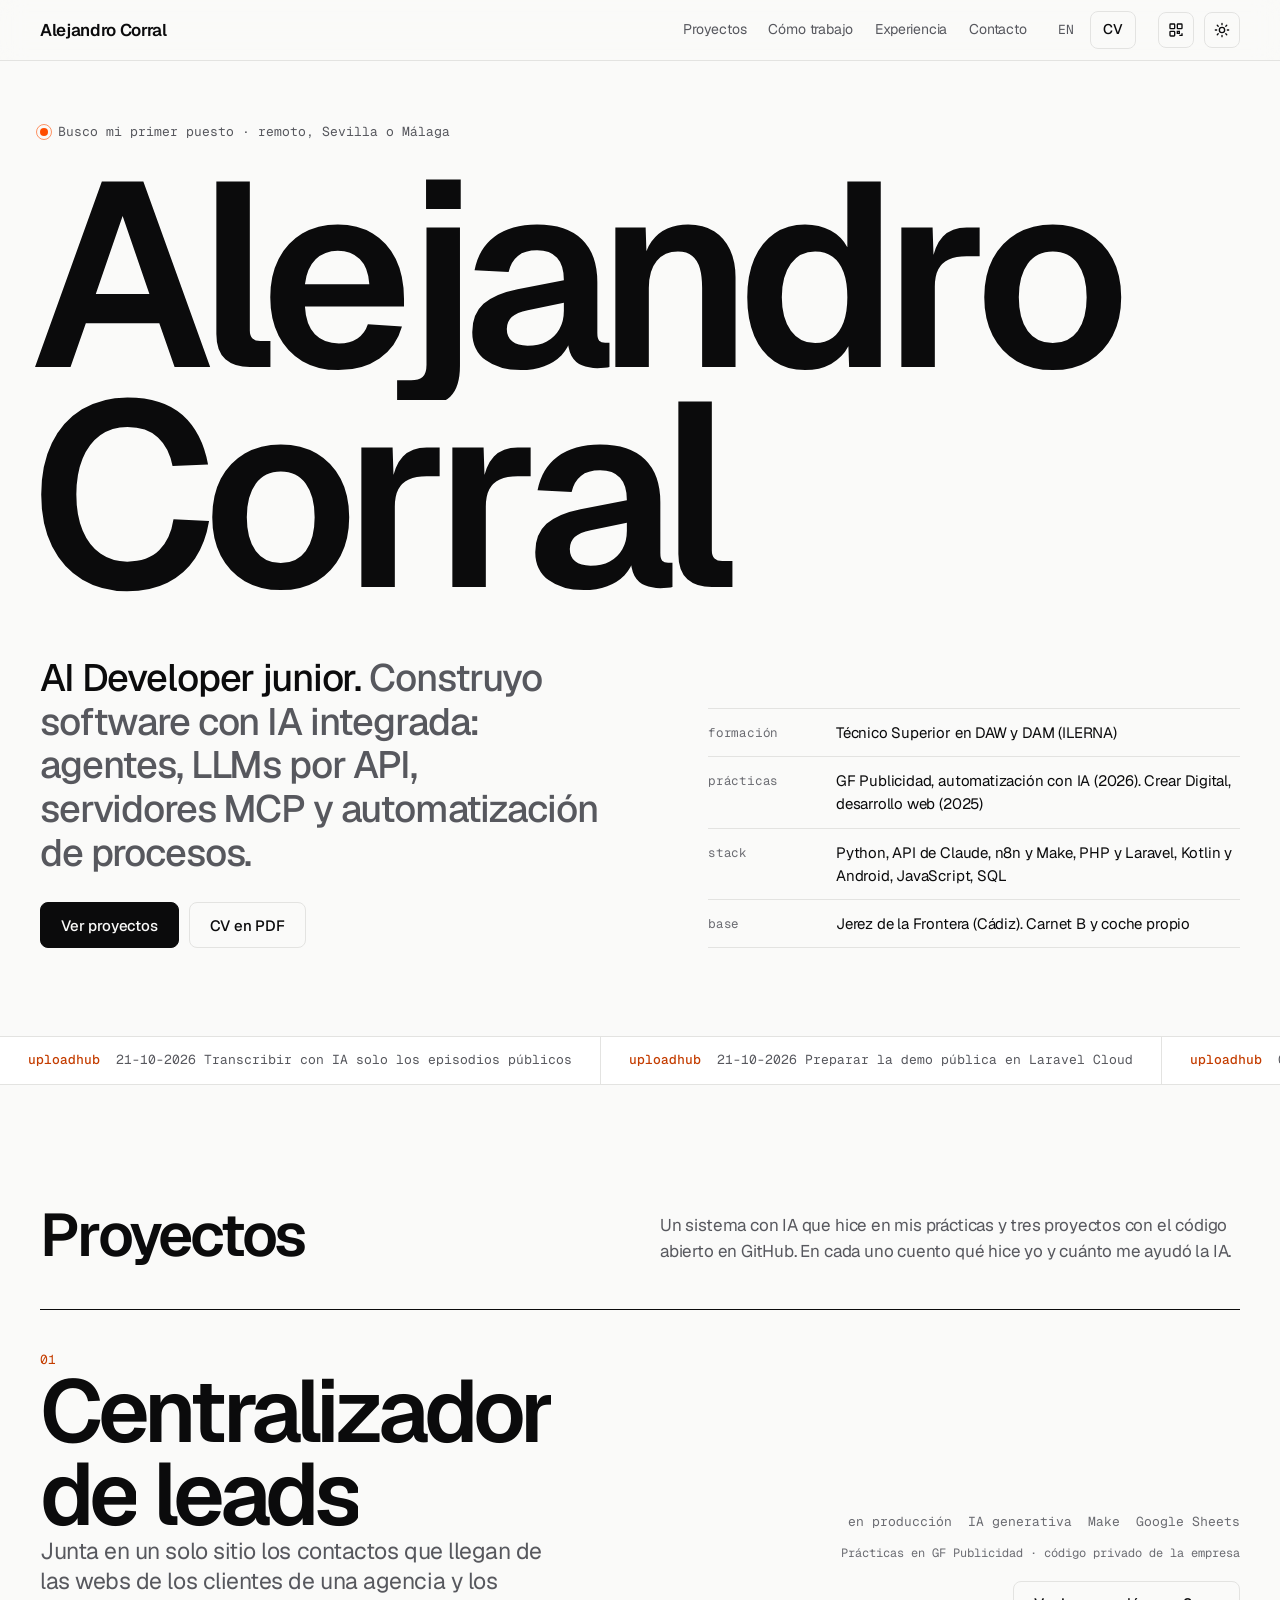
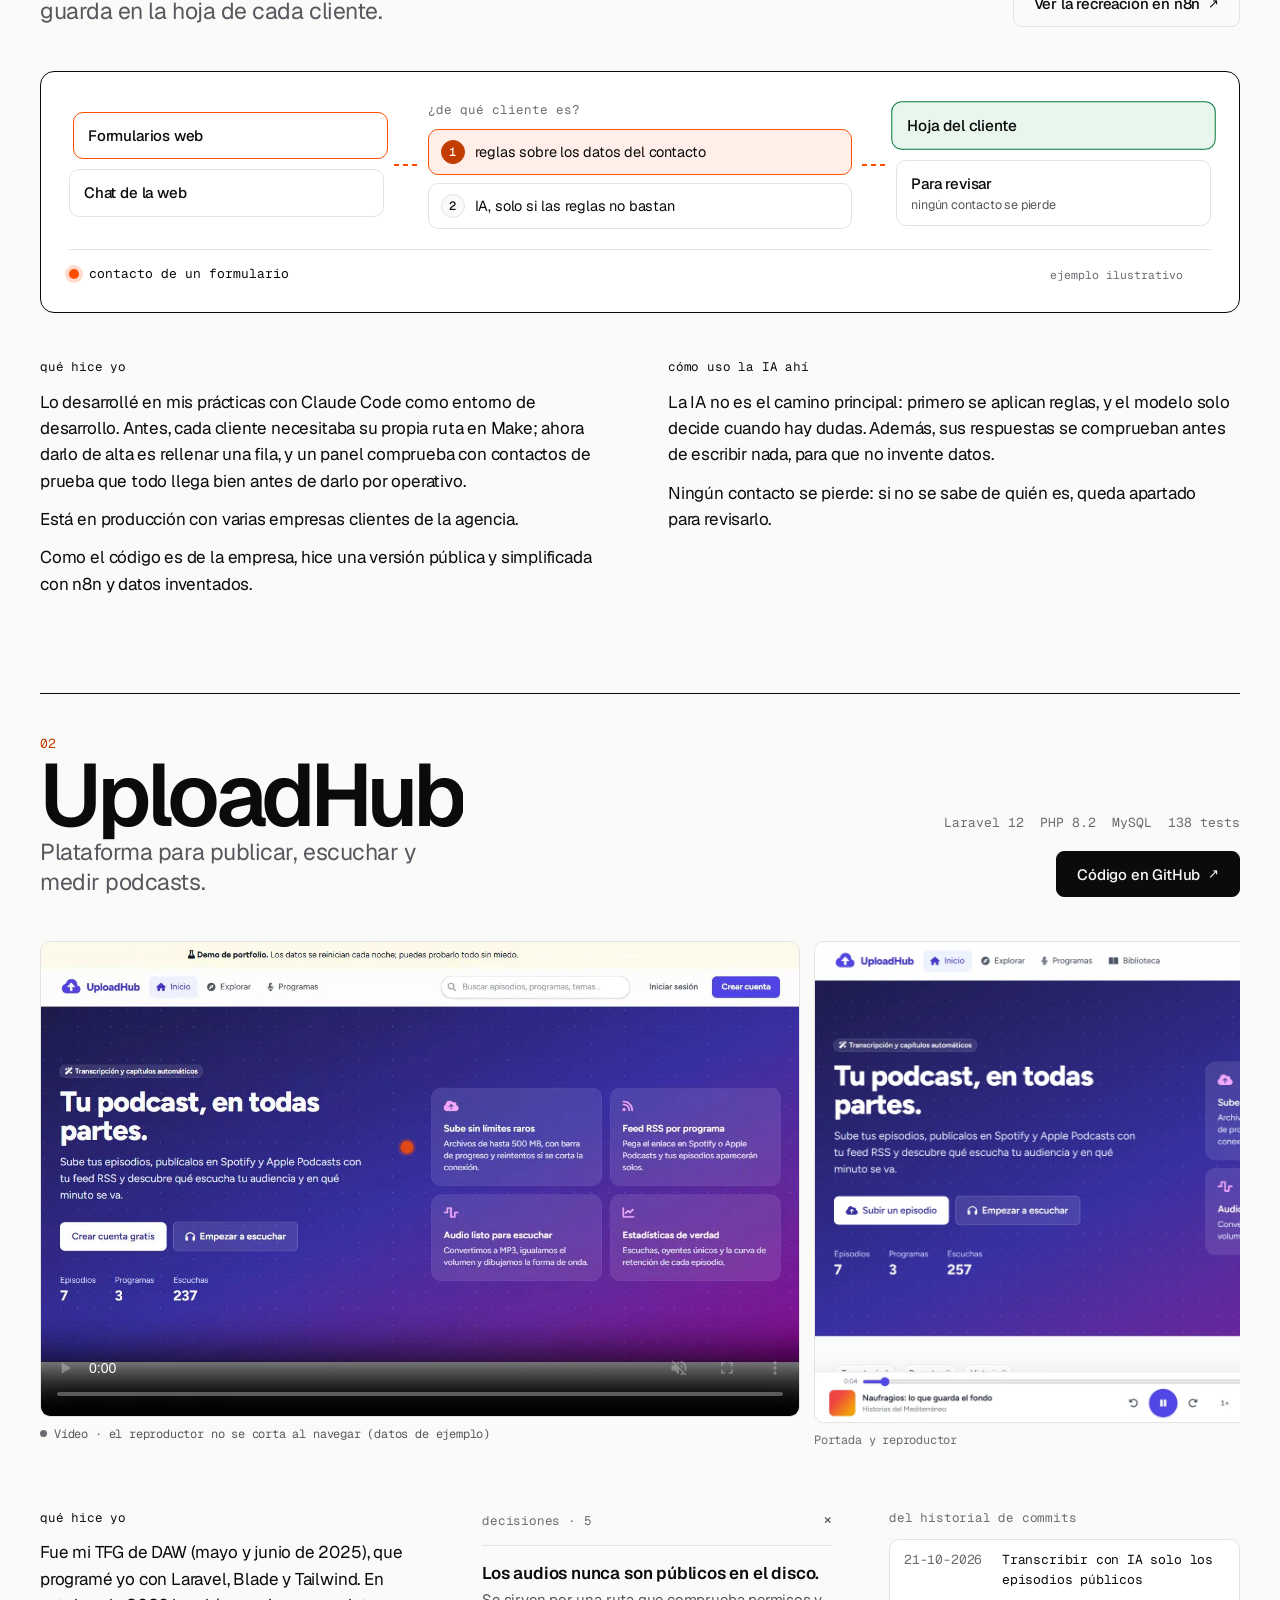
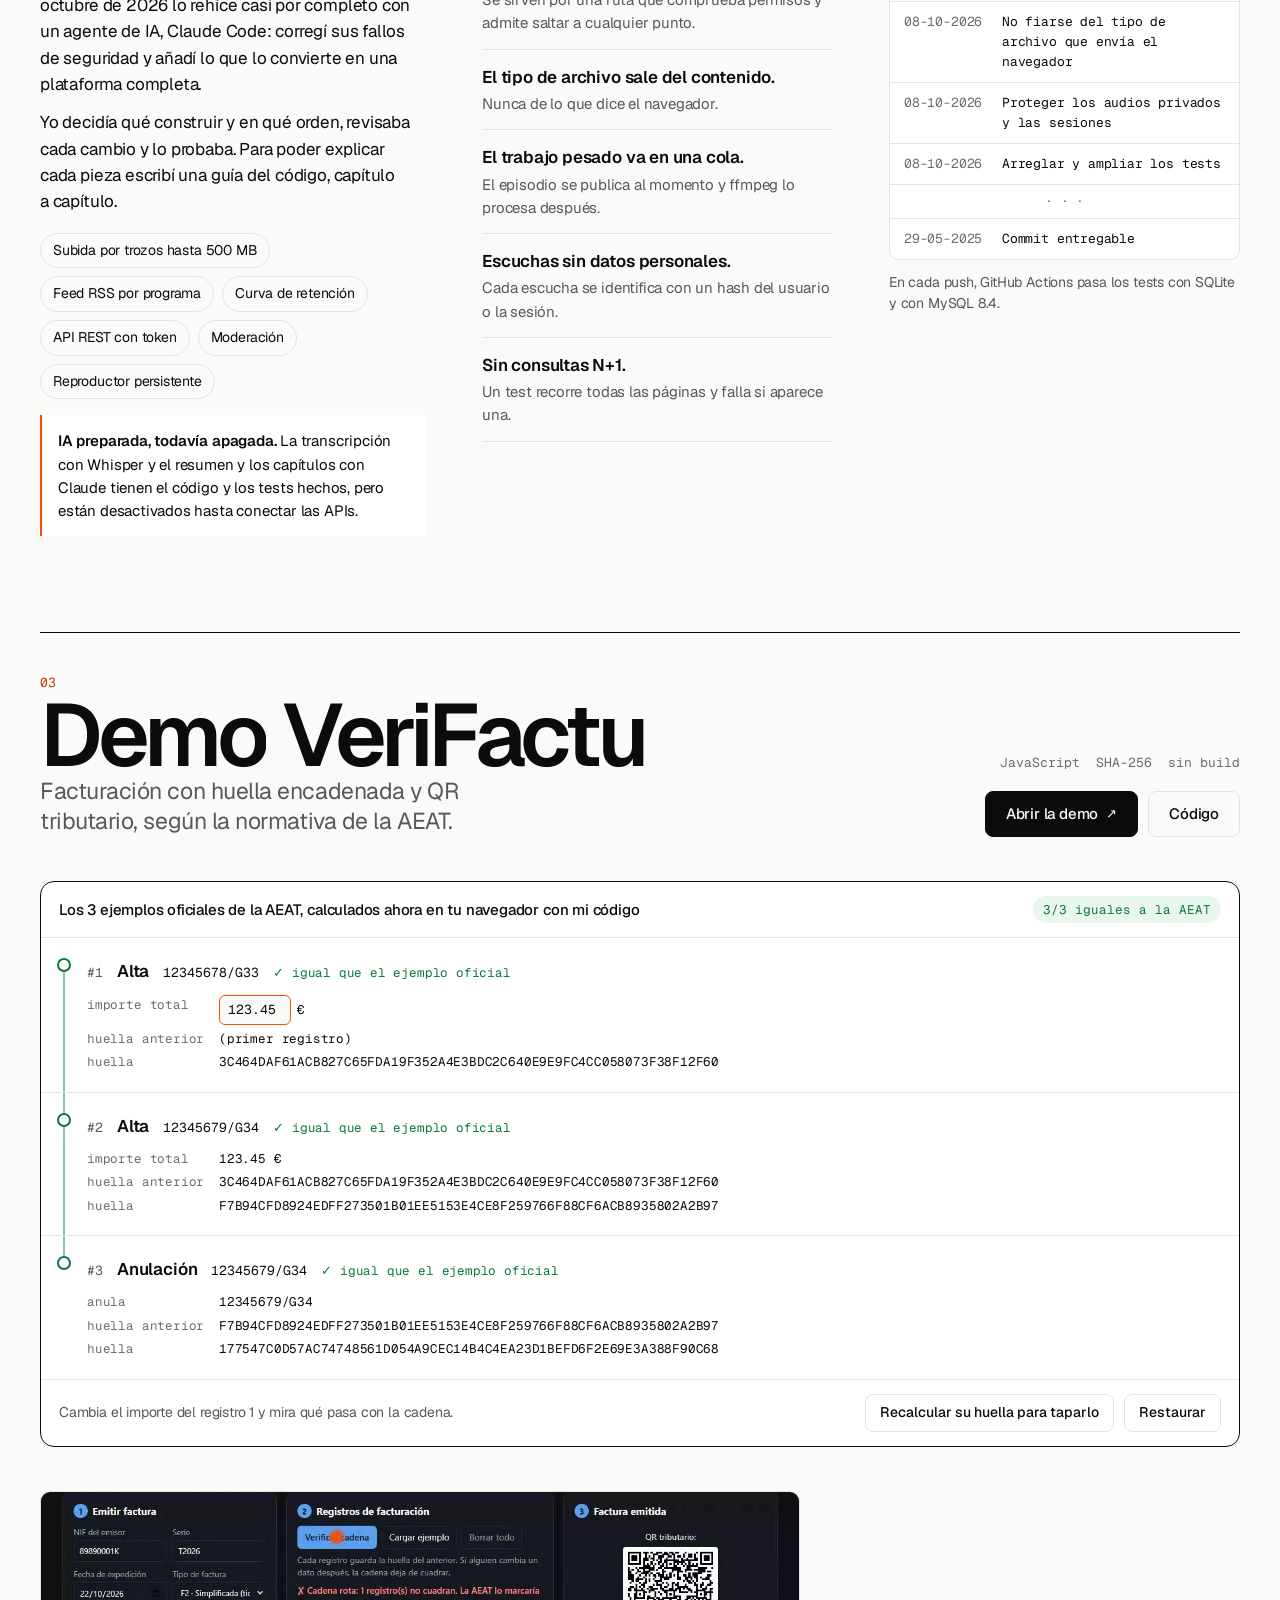
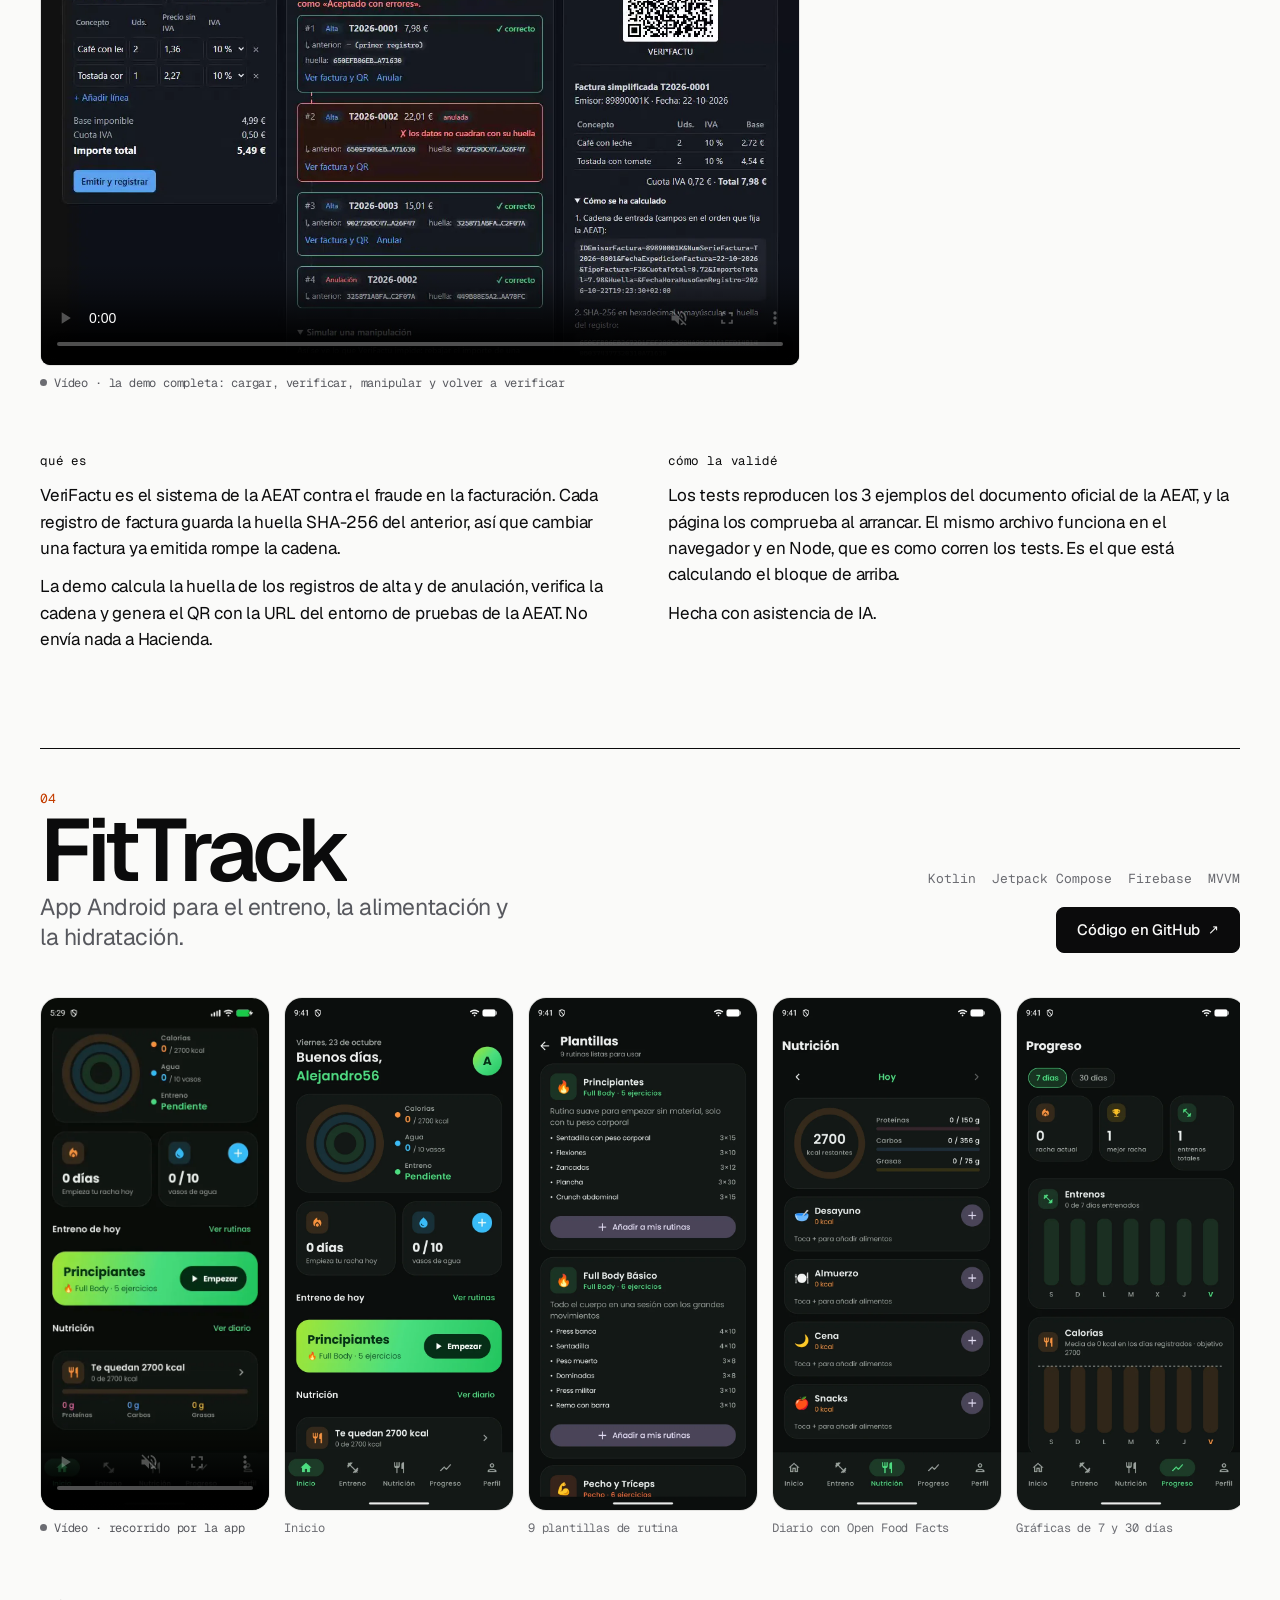
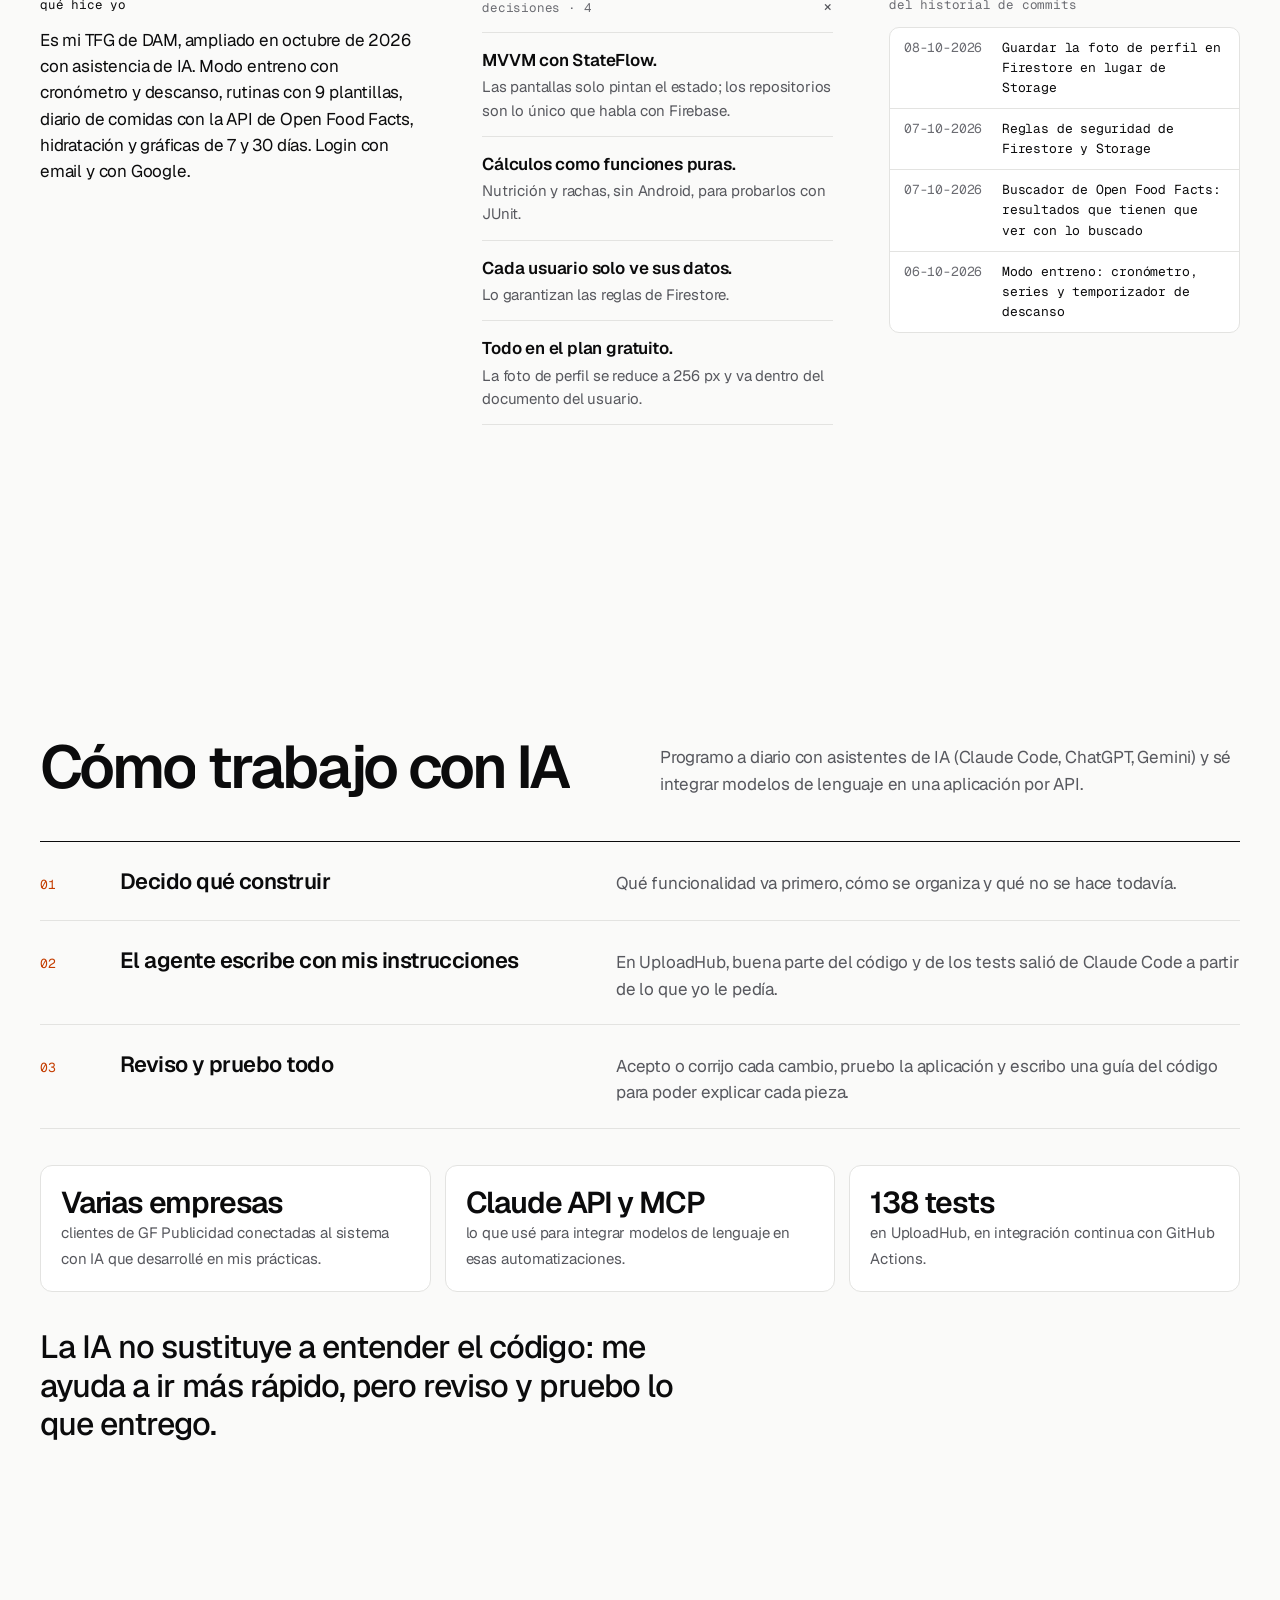
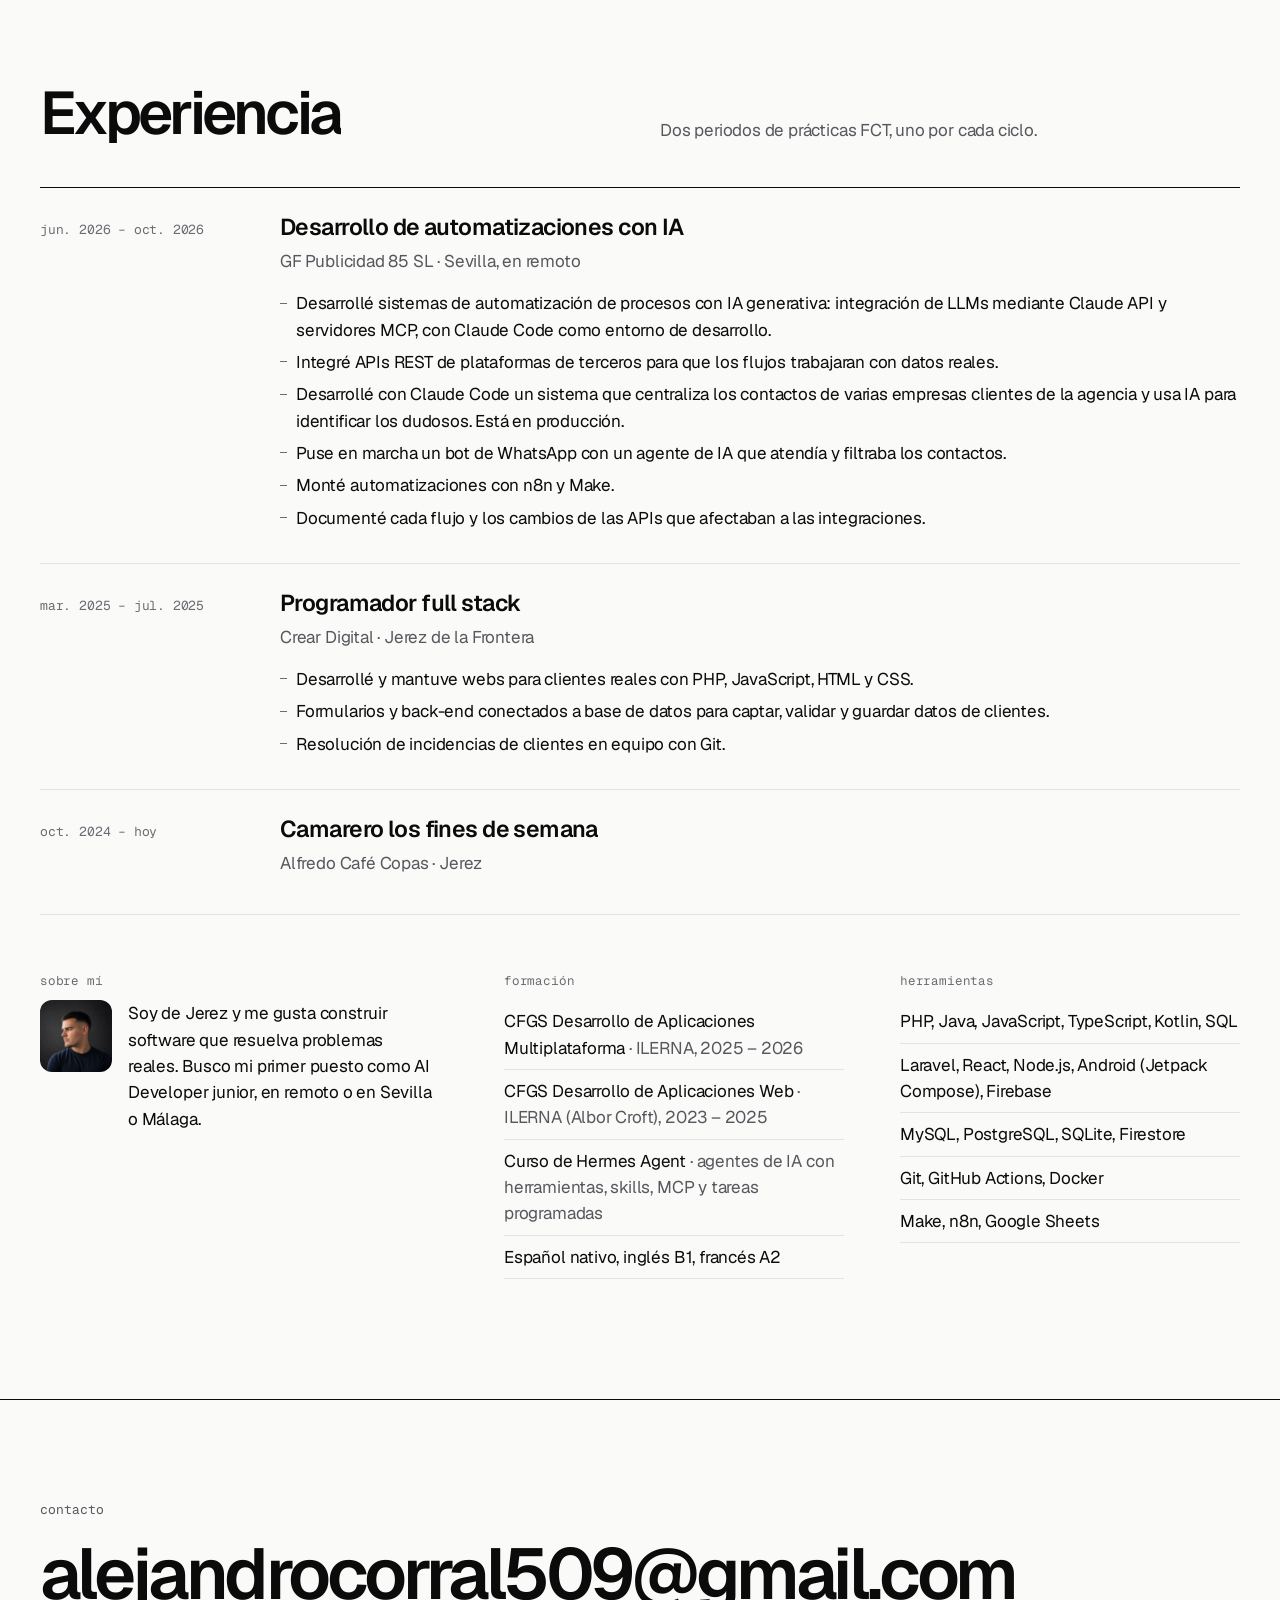
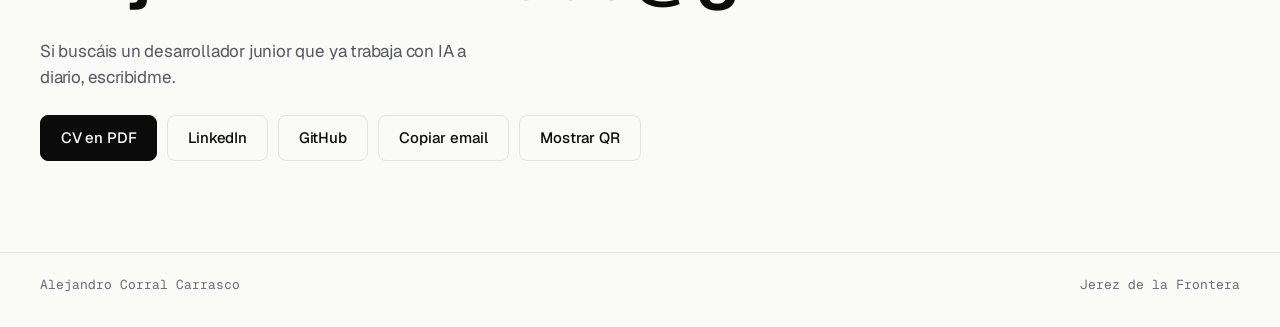
==== commit 8fda38e7: "Demo n8n en el proyecto 01, Python en el stack y CV actualizado" ====
--- a/index.html
+++ b/index.html
@@ -91,7 +91,7 @@
       <dl class="facts">
         <div><dt>formación</dt><dd>Técnico Superior en DAW y DAM (ILERNA)</dd></div>
         <div><dt>prácticas</dt><dd>GF Publicidad, automatización con IA (2026). Crear Digital, desarrollo web (2025)</dd></div>
-        <div><dt>stack</dt><dd>PHP y Laravel, Kotlin y Android, JavaScript, SQL, Make y n8n</dd></div>
+        <div><dt>stack</dt><dd>Python, API de Claude, n8n y Make, PHP y Laravel, Kotlin y Android, JavaScript, SQL</dd></div>
         <div><dt>base</dt><dd>Jerez de la Frontera (Cádiz). Carnet B y coche propio</dd></div>
       </dl>
     </div>
@@ -134,6 +134,7 @@
           <div class="side">
             <p class="meta mono"><span>en producción</span><span>IA generativa</span><span>Make</span><span>Google Sheets</span></p>
             <p class="private mono">Prácticas en GF Publicidad · código privado de la empresa</p>
+            <div class="row"><a class="btn line" href="https://github.com/alejandrocorral509/demo-n8n-leads-ia" data-goatcounter-click="github-demo-n8n" target="_blank" rel="noopener">Ver la recreación en n8n <span class="ext" aria-hidden="true">↗</span></a></div>
           </div>
         </div>
 
@@ -162,7 +163,8 @@
           <div class="prose" data-in>
             <p class="block-title">qué hice yo</p>
             <p>Lo desarrollé en mis prácticas con Claude Code como entorno de desarrollo. Antes, cada cliente necesitaba su propia ruta en Make; ahora darlo de alta es rellenar una fila, y un panel comprueba con contactos de prueba que todo llega bien antes de darlo por operativo.</p>
-            <p>Está en producción con las 7 empresas clientes de la agencia.</p>
+            <p>Está en producción con varias empresas clientes de la agencia.</p>
+            <p>Como el código es de la empresa, hice una versión pública y simplificada con n8n y datos inventados.</p>
           </div>
           <div class="prose" data-in>
             <p class="block-title">cómo uso la IA ahí</p>
@@ -344,7 +346,7 @@
         <li data-in><h3>Reviso y pruebo todo</h3><p>Acepto o corrijo cada cambio, pruebo la aplicación y escribo una guía del código para poder explicar cada pieza.</p></li>
       </ol>
       <div class="proof">
-        <div data-in><b><span data-count="7">7</span> empresas</b><span>clientes de GF Publicidad conectadas al sistema con IA que desarrollé en mis prácticas.</span></div>
+        <div data-in><b>Varias empresas</b><span>clientes de GF Publicidad conectadas al sistema con IA que desarrollé en mis prácticas.</span></div>
         <div data-in><b>Claude API y MCP</b><span>lo que usé para integrar modelos de lenguaje en esas automatizaciones.</span></div>
         <div data-in><b><span data-count="138">138</span> tests</b><span>en UploadHub, en integración continua con GitHub Actions.</span></div>
       </div>
@@ -367,7 +369,7 @@
           <ul>
             <li>Desarrollé sistemas de automatización de procesos con IA generativa: integración de LLMs mediante Claude API y servidores MCP, con Claude Code como entorno de desarrollo.</li>
             <li>Integré APIs REST de plataformas de terceros para que los flujos trabajaran con datos reales.</li>
-            <li>Desarrollé con Claude Code un sistema que centraliza los contactos de las 7 empresas clientes de la agencia y usa IA para identificar los dudosos. Está en producción.</li>
+            <li>Desarrollé con Claude Code un sistema que centraliza los contactos de varias empresas clientes de la agencia y usa IA para identificar los dudosos. Está en producción.</li>
             <li>Puse en marcha un bot de WhatsApp con un agente de IA que atendía y filtraba los contactos.</li>
             <li>Monté automatizaciones con n8n y Make.</li>
             <li>Documenté cada flujo y los cambios de las APIs que afectaban a las integraciones.</li>
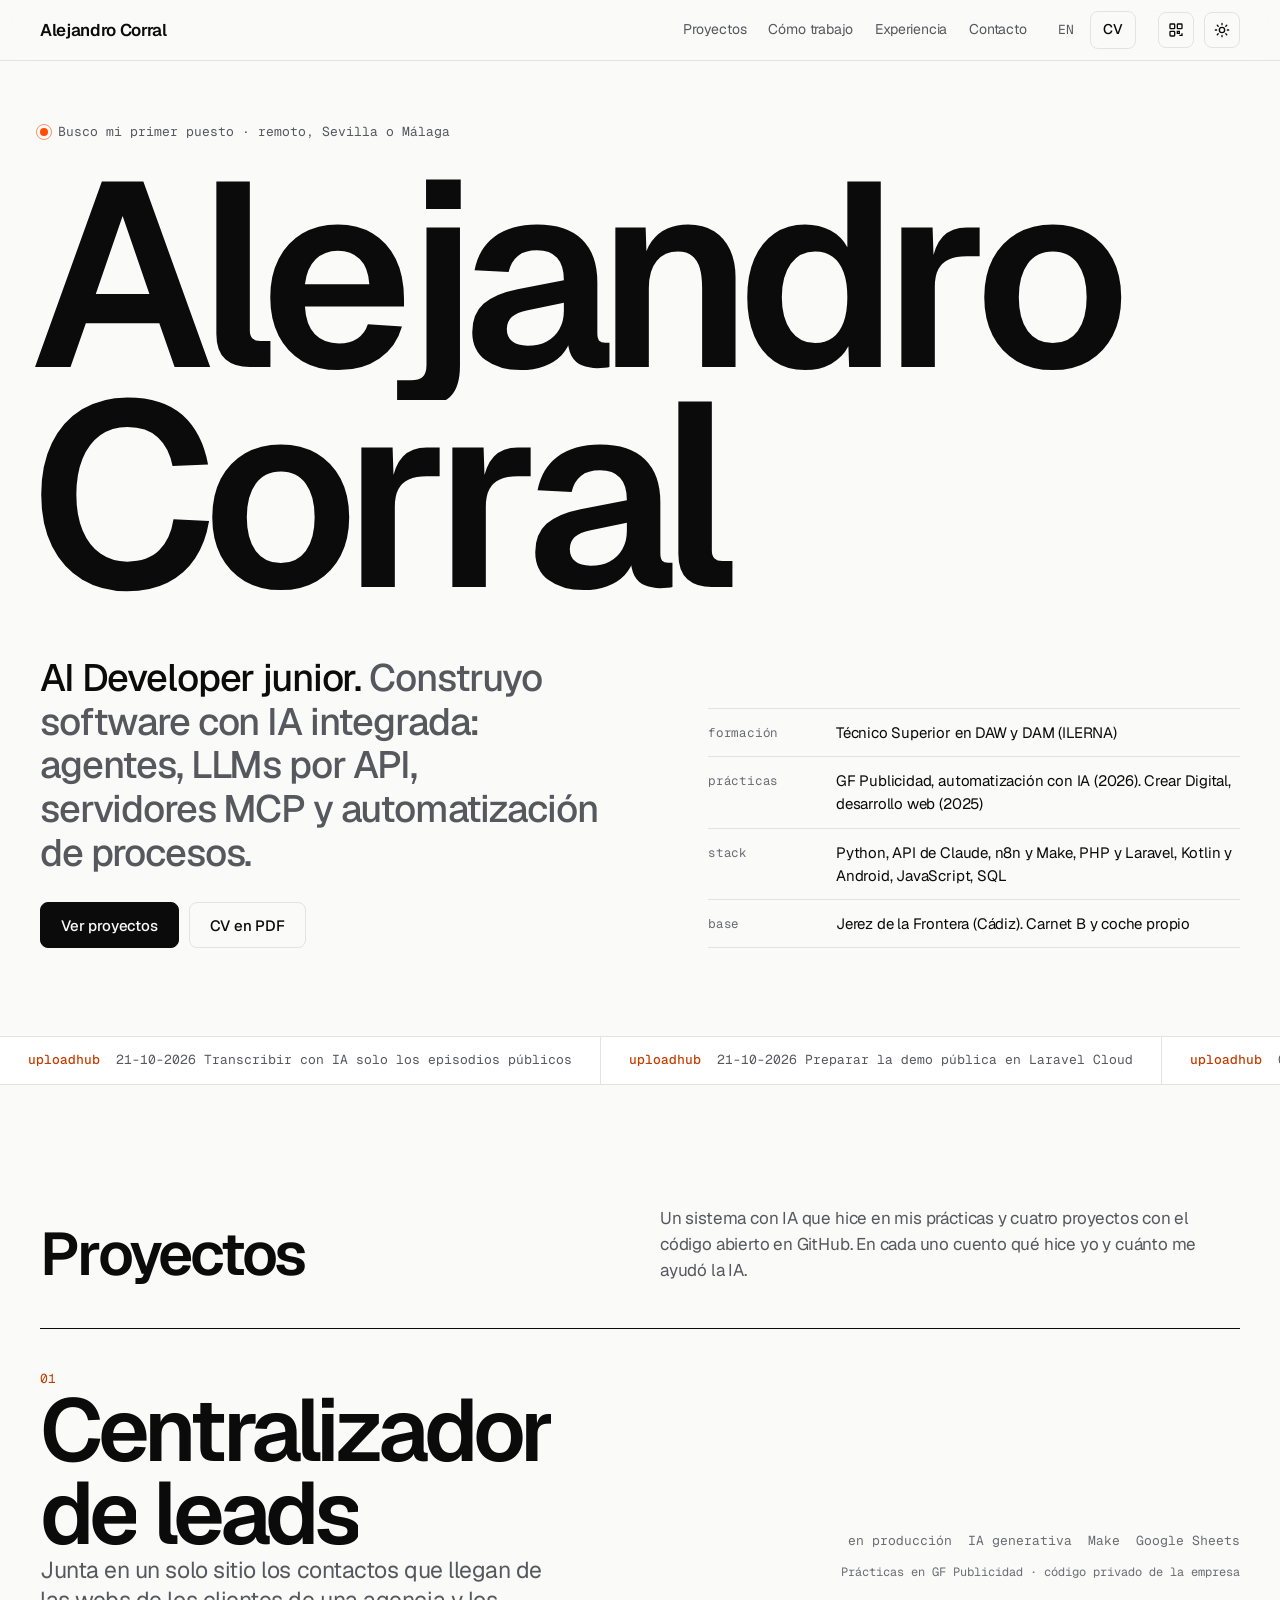
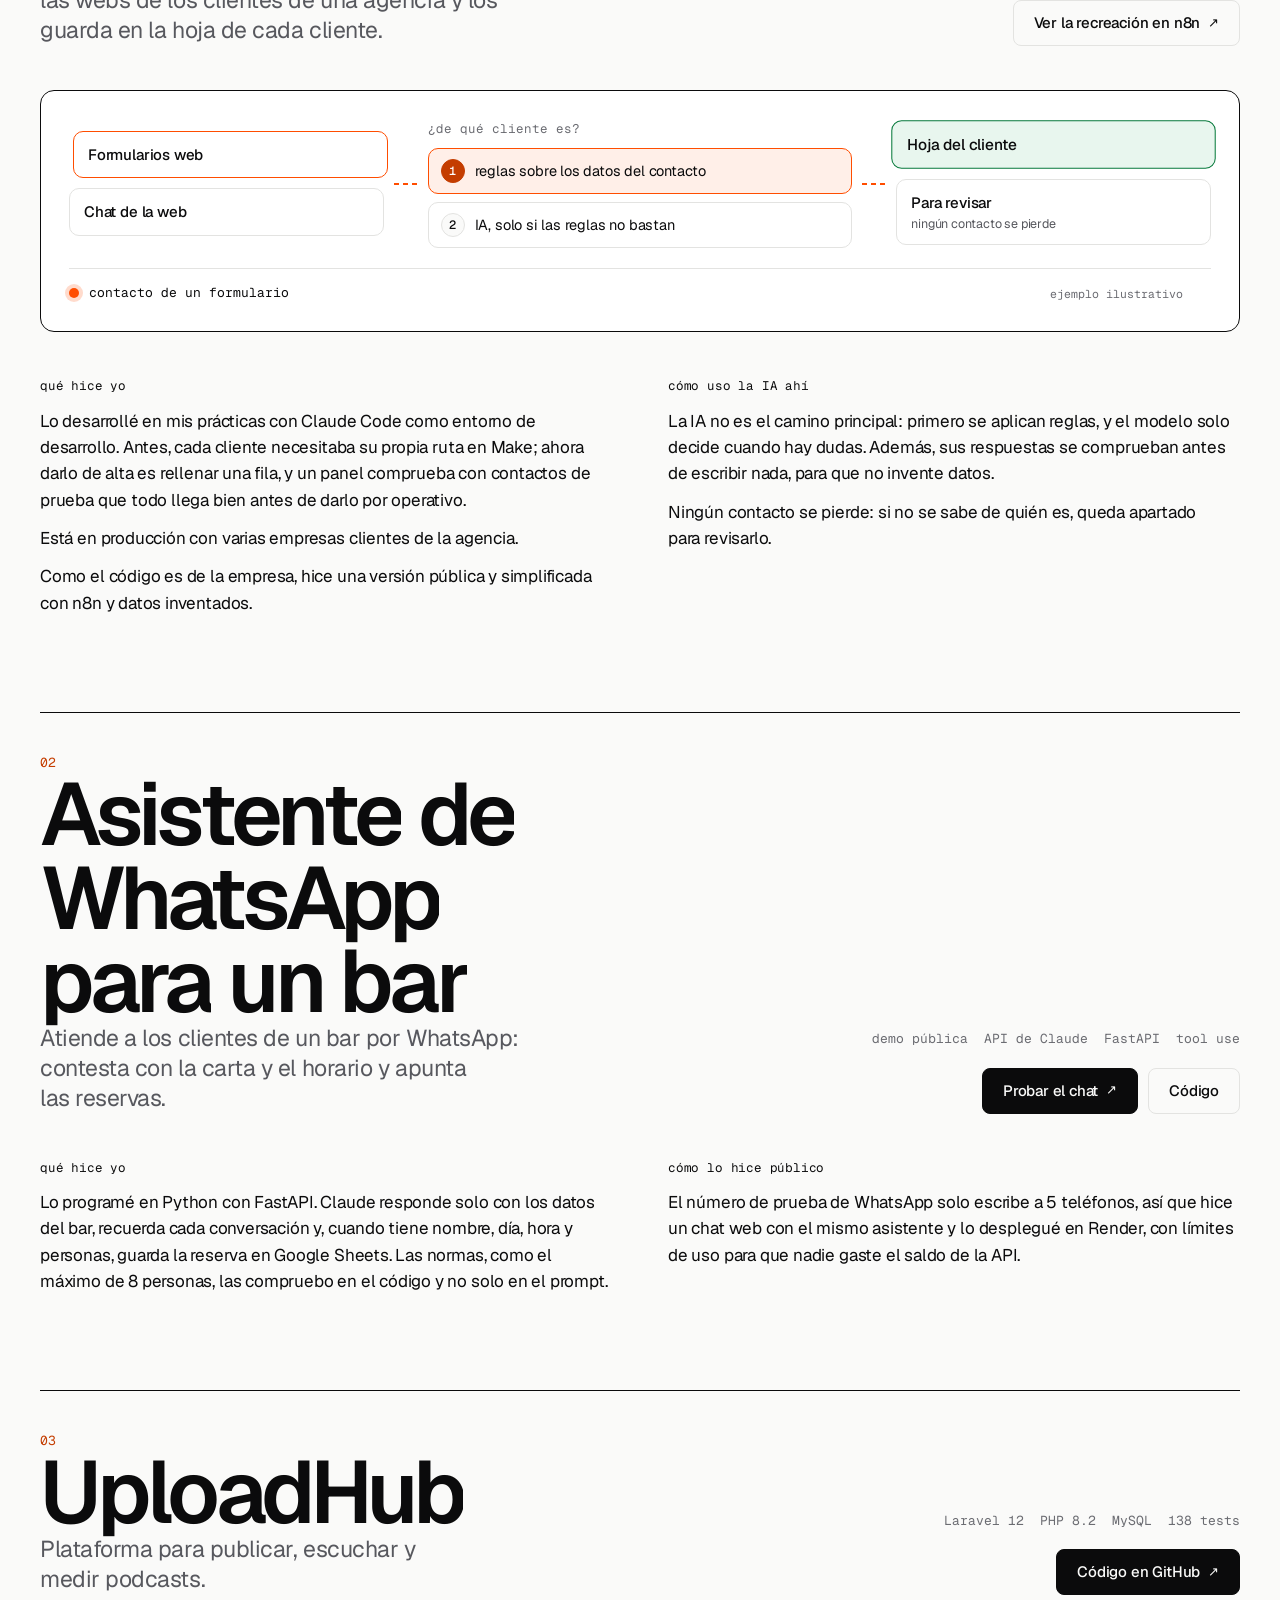
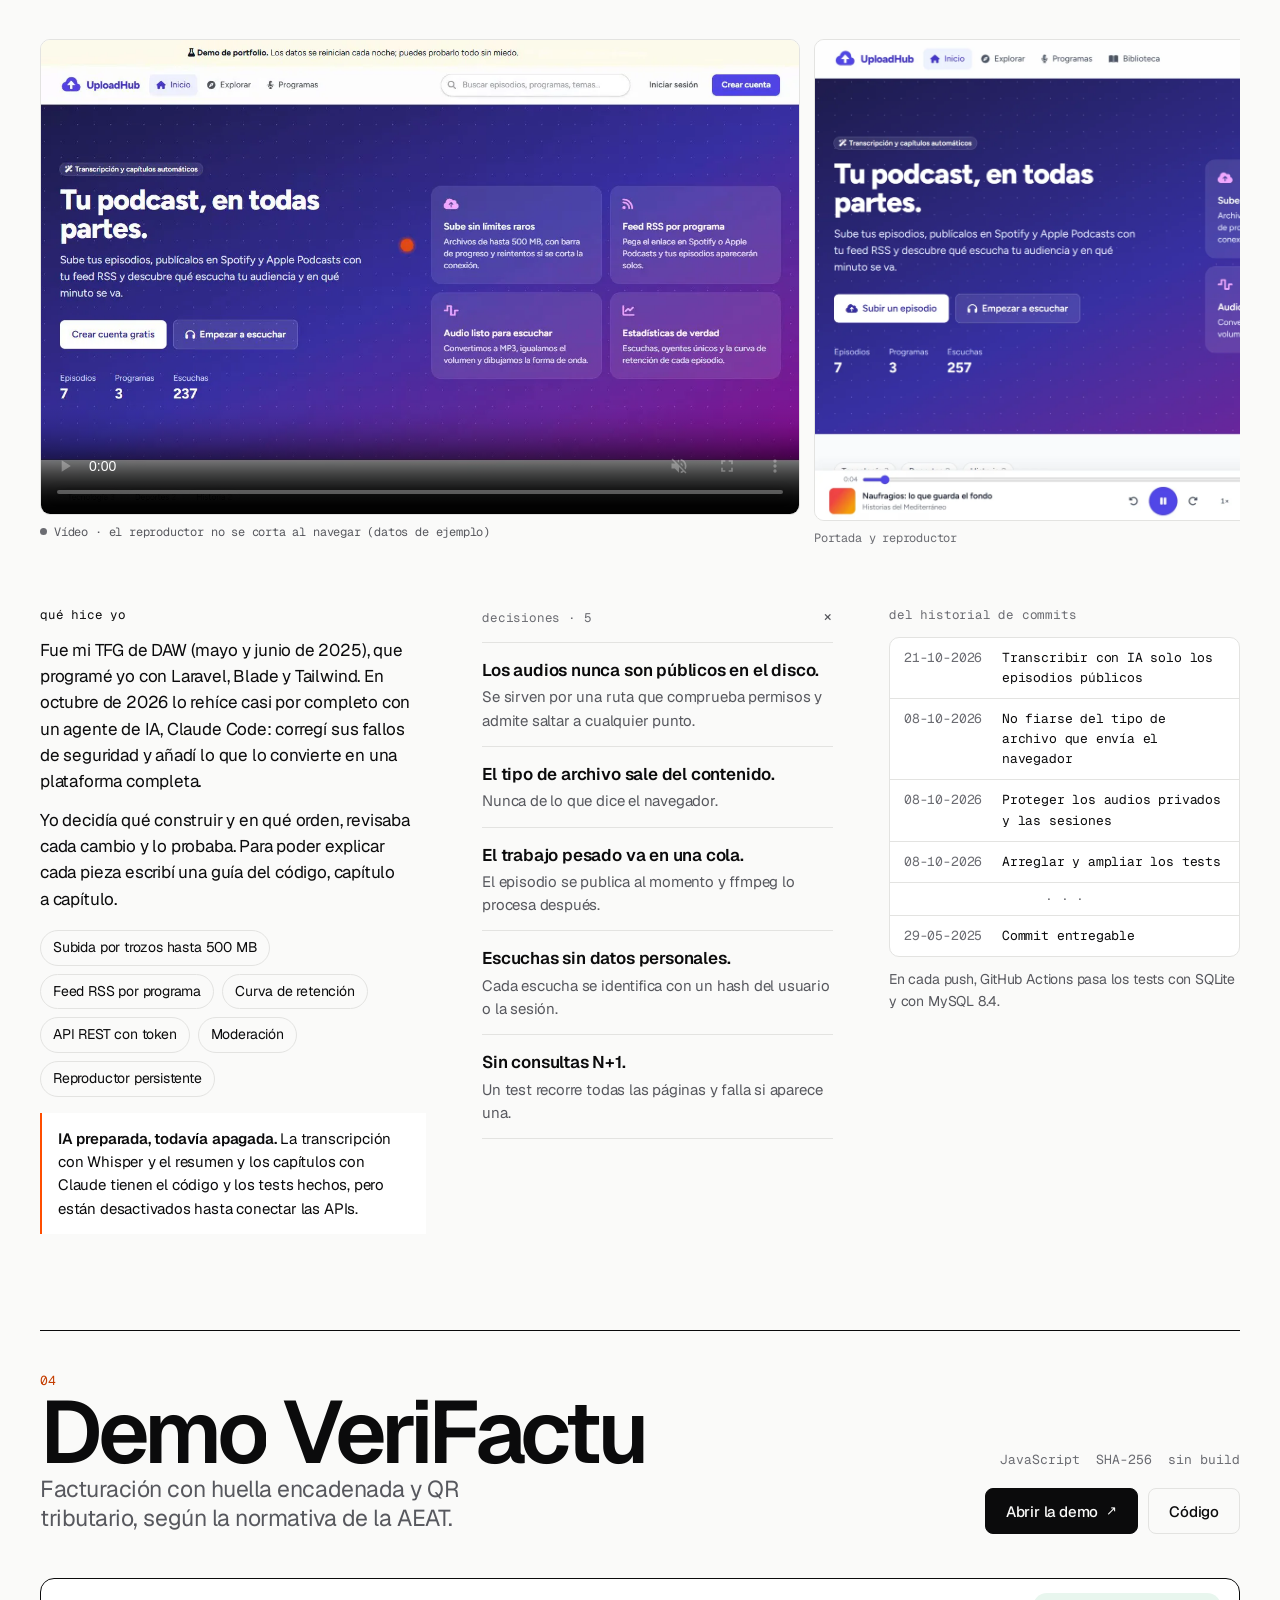
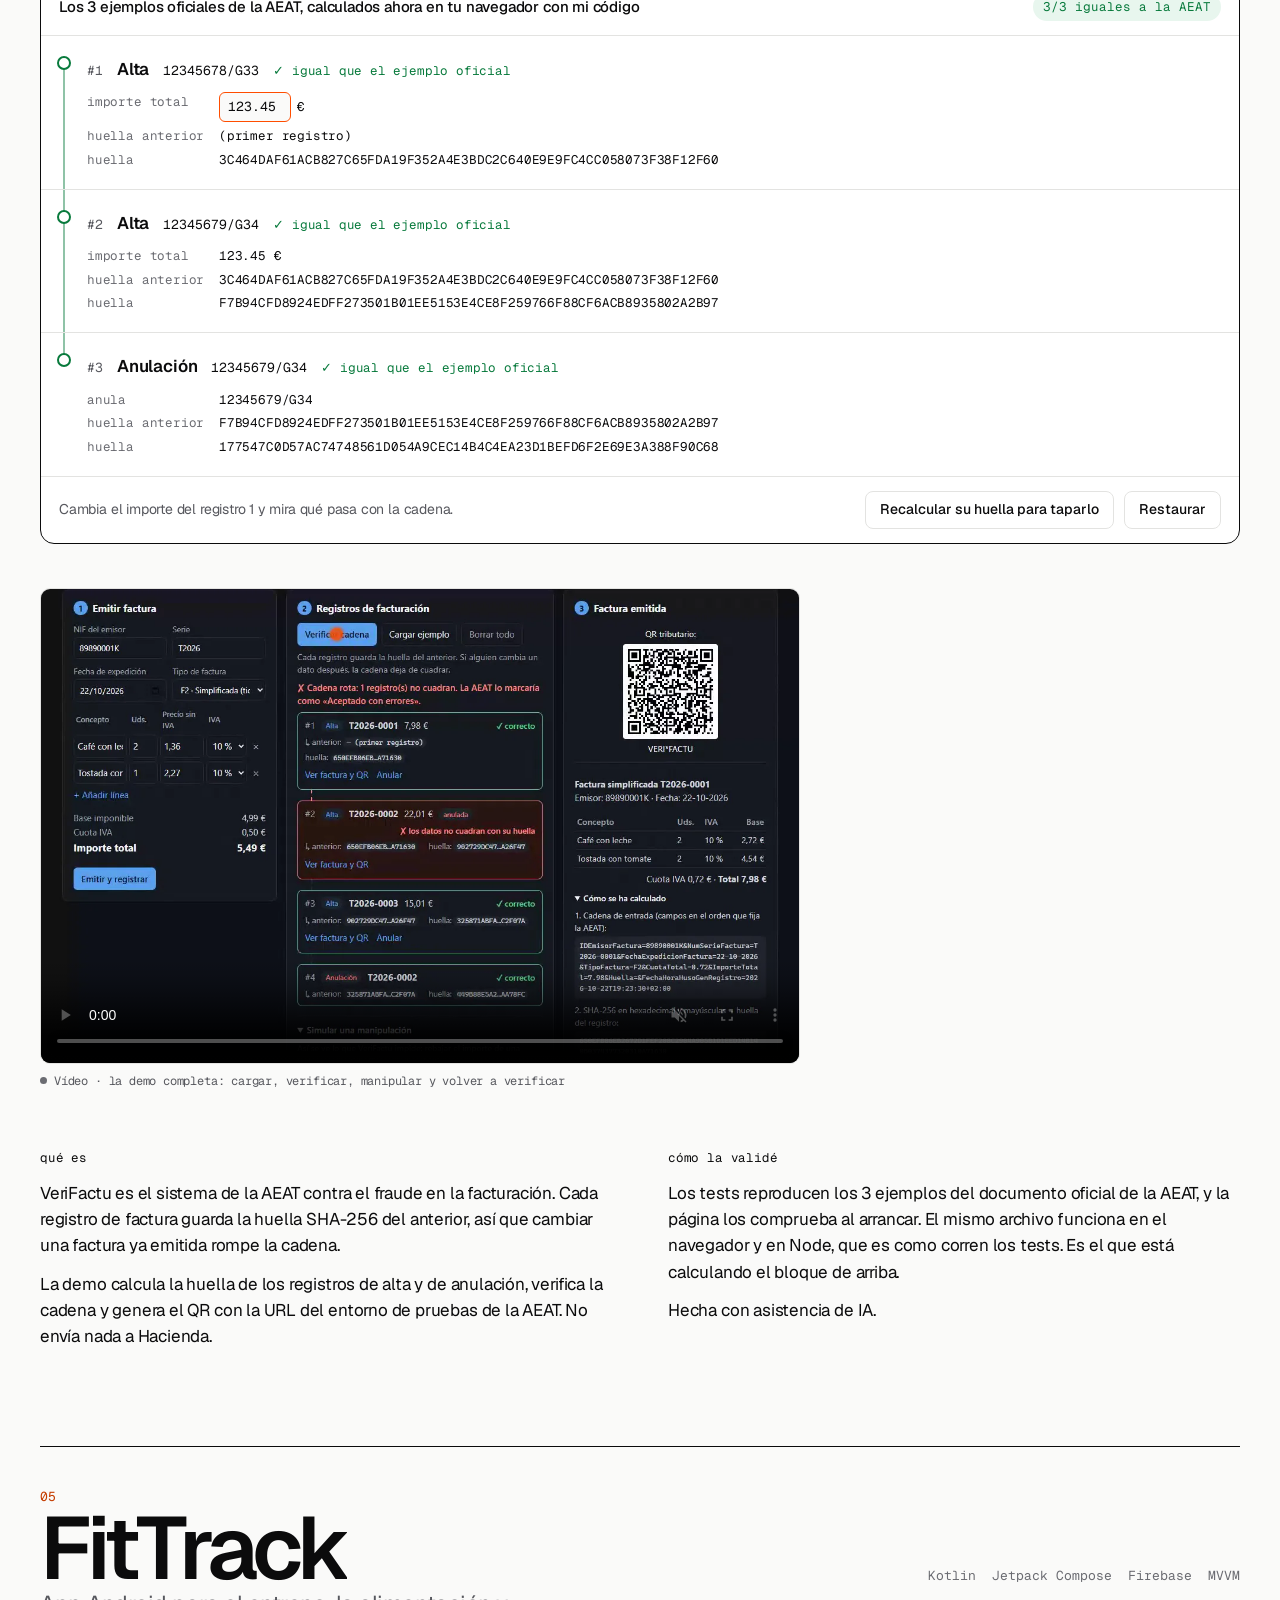
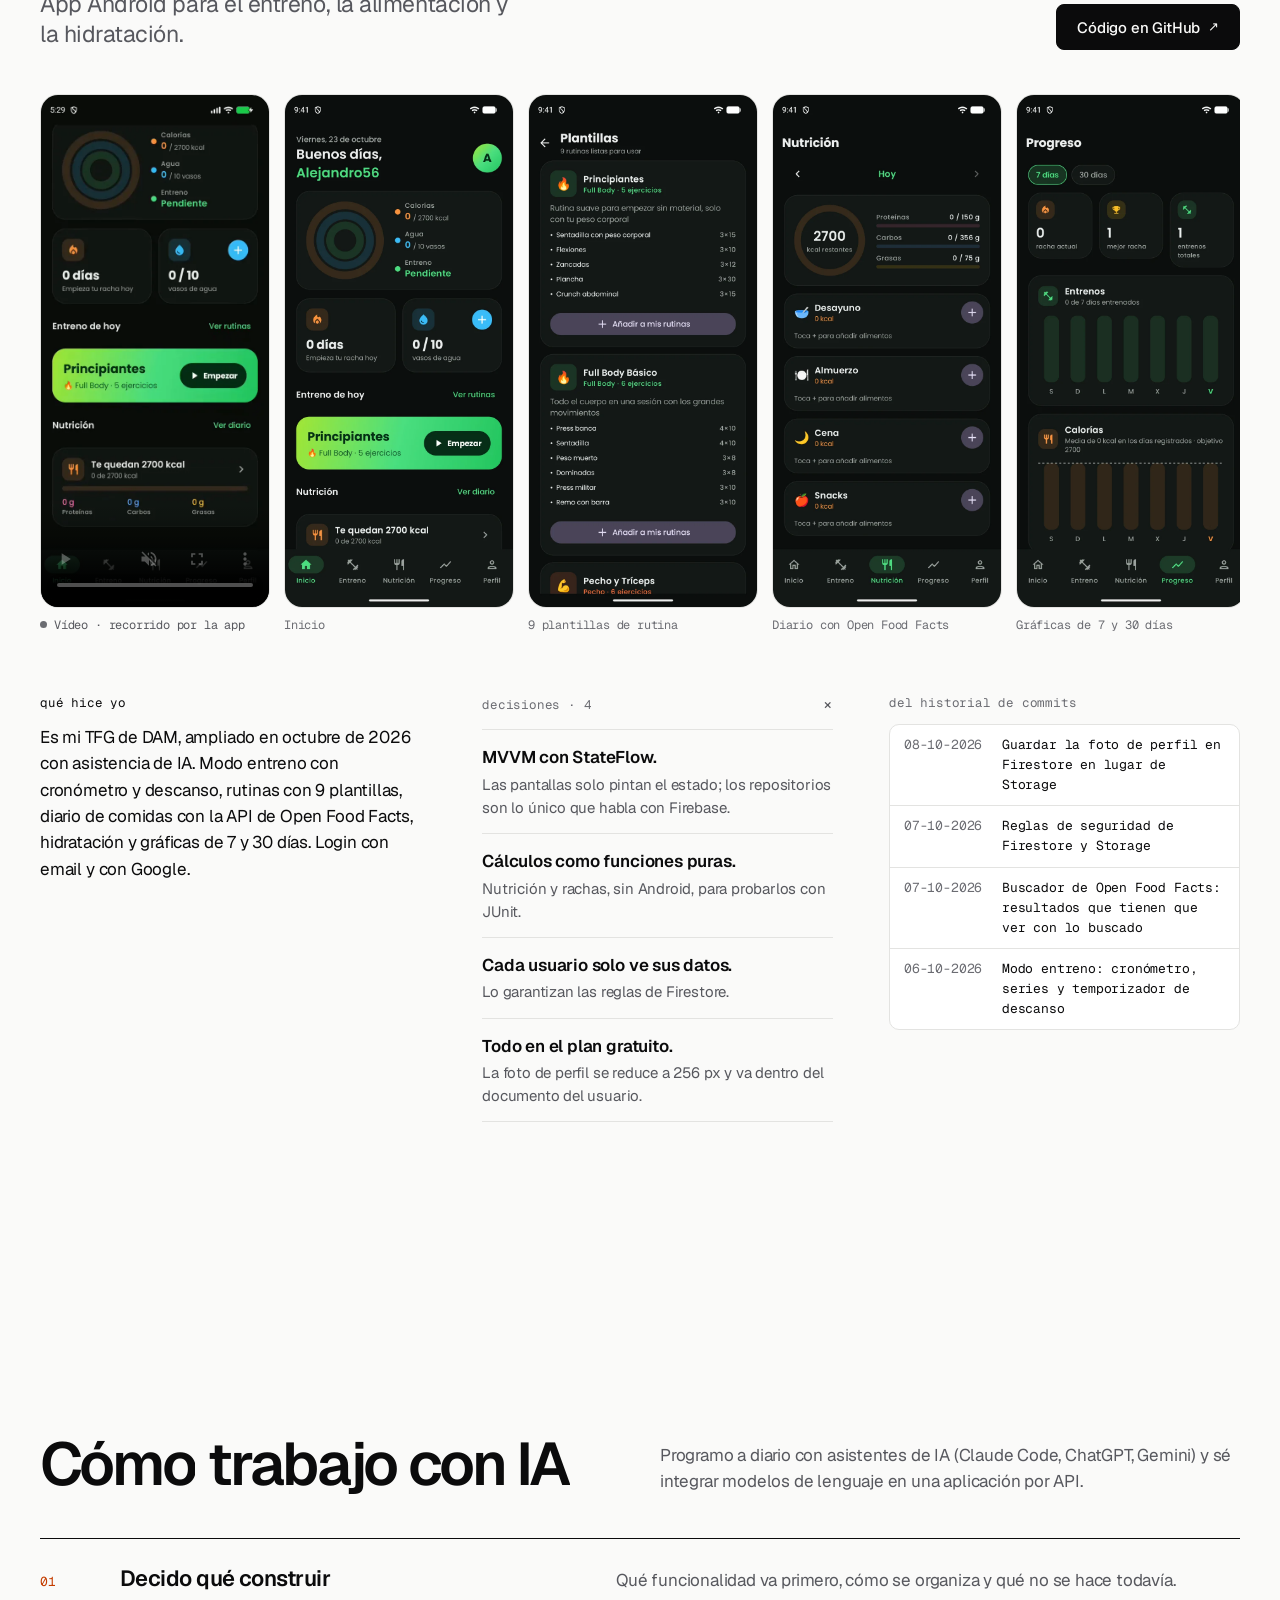
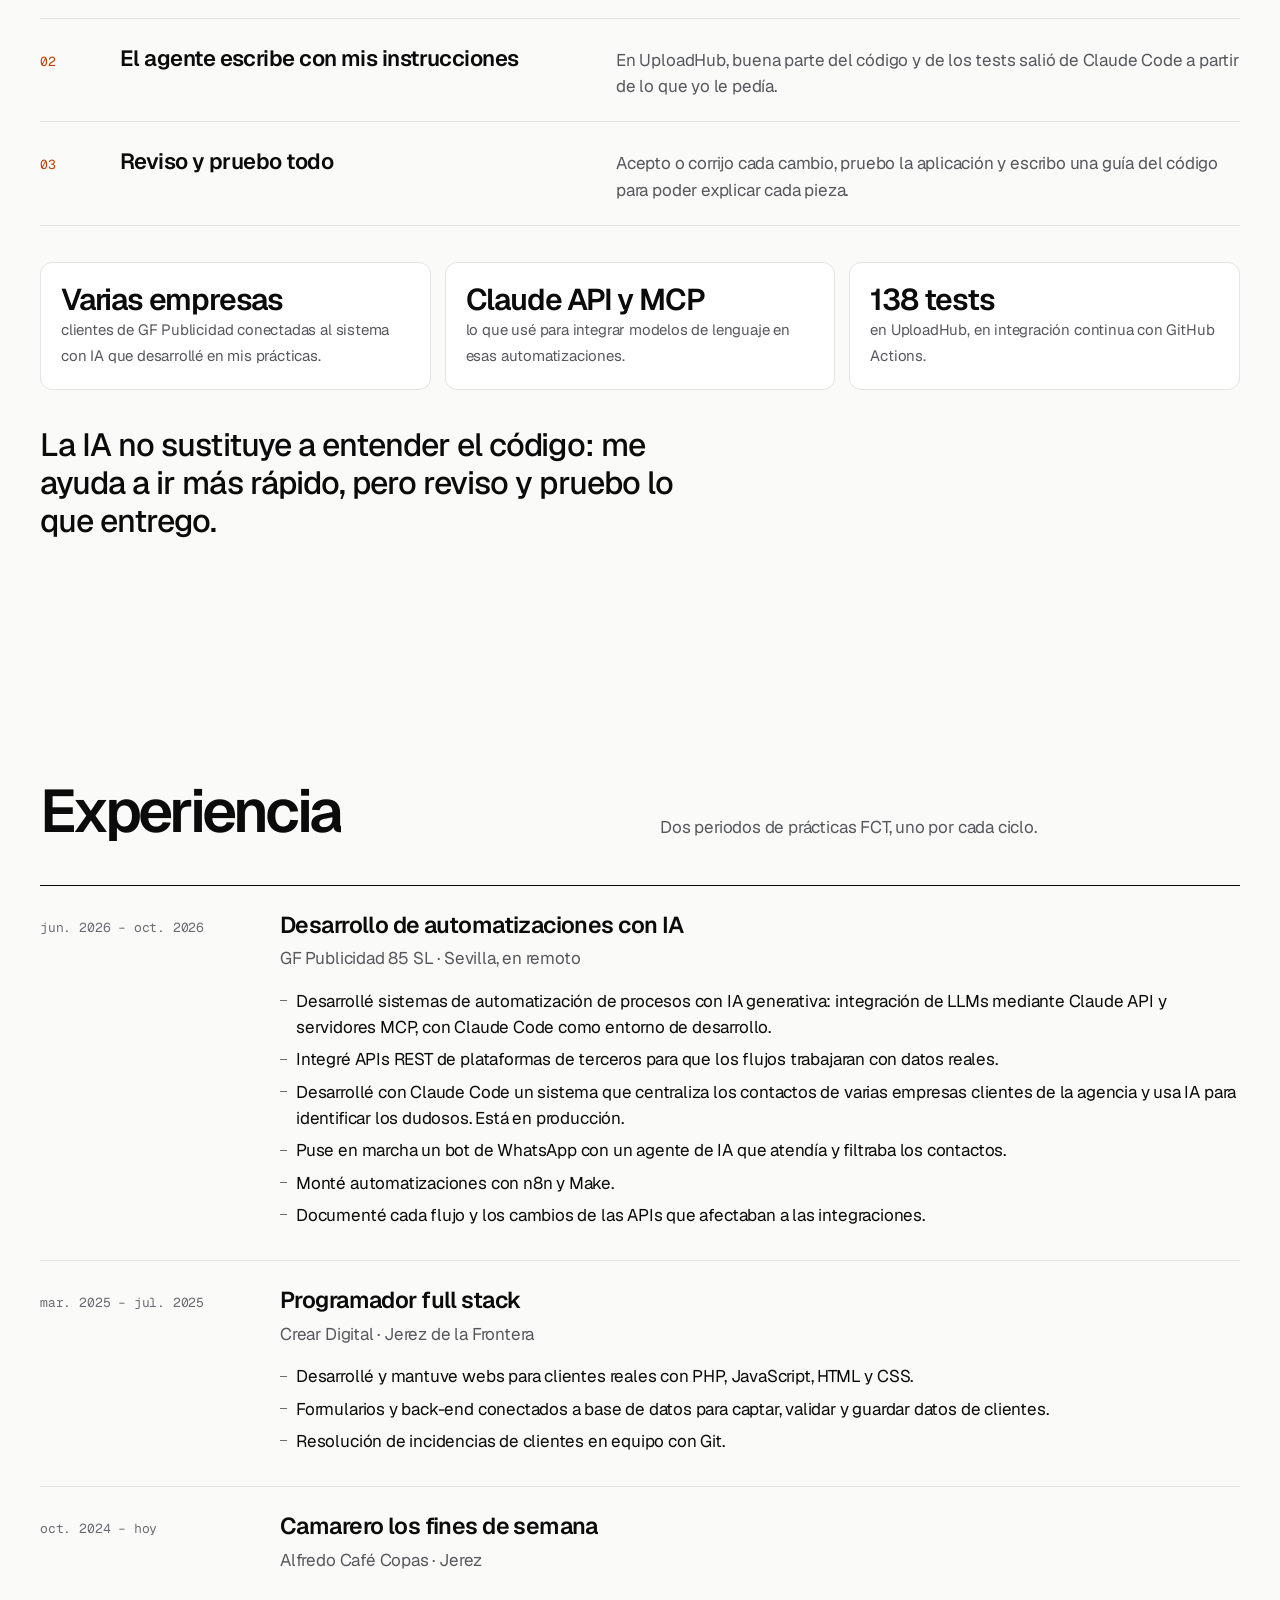
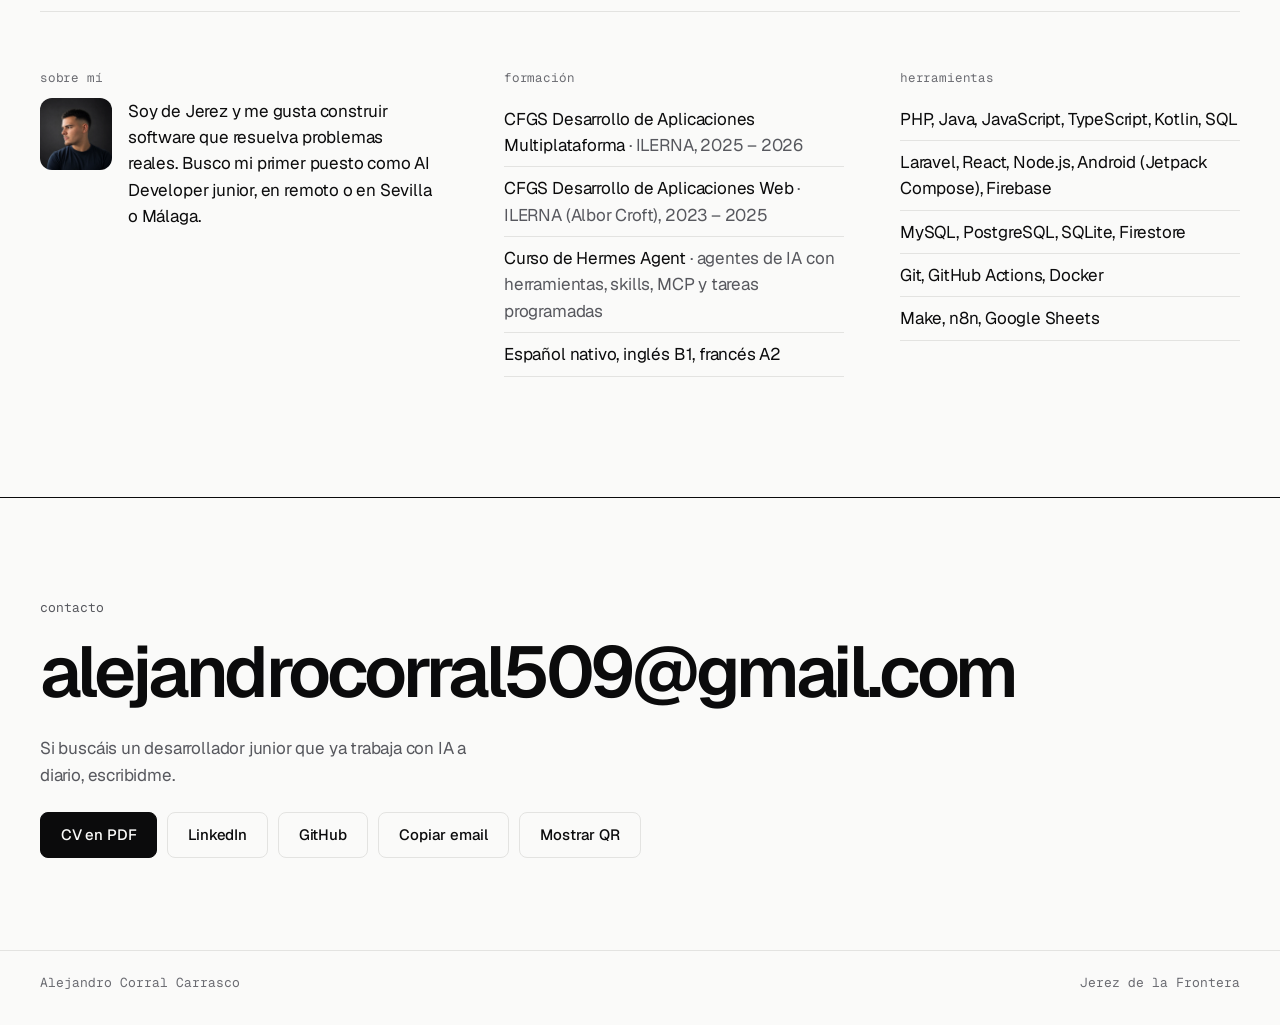
==== commit 5083936f: "Asistente de WhatsApp como caso 02 y CV actualizado" ====
--- a/index.html
+++ b/index.html
@@ -120,7 +120,7 @@
     <div class="wrap">
       <div class="sec-head">
         <h2 id="t-trabajo">Proyectos</h2>
-        <p>Un sistema con IA que hice en mis prácticas y tres proyectos con el código abierto en GitHub. En cada uno cuento qué hice yo y cuánto me ayudó la IA.</p>
+        <p>Un sistema con IA que hice en mis prácticas y cuatro proyectos con el código abierto en GitHub. En cada uno cuento qué hice yo y cuánto me ayudó la IA.</p>
       </div>
 
       <!-- 01 Prácticas en GF Publicidad (descripción general; el código es de la empresa) -->
@@ -174,12 +174,41 @@
         </div>
       </article>
 
-      <!-- 02 UploadHub -->
+      <!-- 02 Asistente de WhatsApp -->
       <article class="case" aria-labelledby="c2">
         <div class="case-top">
           <div>
             <p class="case-num">02</p>
-            <h3 id="c2">UploadHub</h3>
+            <h3 id="c2">Asistente de WhatsApp para un bar</h3>
+            <p class="what">Atiende a los clientes de un bar por WhatsApp: contesta con la carta y el horario y apunta las reservas.</p>
+          </div>
+          <div class="side">
+            <p class="meta mono"><span>demo pública</span><span>API de Claude</span><span>FastAPI</span><span>tool use</span></p>
+            <div class="row">
+              <a class="btn" href="https://asistente-bar-whatsapp.onrender.com/chat" data-goatcounter-click="demo-asistente" target="_blank" rel="noopener">Probar el chat <span class="ext" aria-hidden="true">↗</span></a>
+              <a class="btn line" href="https://github.com/alejandrocorral509/asistente-bar-whatsapp" data-goatcounter-click="github-asistente" target="_blank" rel="noopener">Código</a>
+            </div>
+          </div>
+        </div>
+
+        <div class="case-body">
+          <div class="prose" data-in>
+            <p class="block-title">qué hice yo</p>
+            <p>Lo programé en Python con FastAPI. Claude responde solo con los datos del bar, recuerda cada conversación y, cuando tiene nombre, día, hora y personas, guarda la reserva en Google Sheets. Las normas, como el máximo de 8 personas, las compruebo en el código y no solo en el prompt.</p>
+          </div>
+          <div class="prose" data-in>
+            <p class="block-title">cómo lo hice público</p>
+            <p>El número de prueba de WhatsApp solo escribe a 5 teléfonos, así que hice un chat web con el mismo asistente y lo desplegué en Render, con límites de uso para que nadie gaste el saldo de la API.</p>
+          </div>
+        </div>
+      </article>
+
+      <!-- 03 UploadHub -->
+      <article class="case" aria-labelledby="c3">
+        <div class="case-top">
+          <div>
+            <p class="case-num">03</p>
+            <h3 id="c3">UploadHub</h3>
             <p class="what">Plataforma para publicar, escuchar y medir podcasts.</p>
           </div>
           <div class="side">
@@ -231,12 +260,12 @@
         </div>
       </article>
 
-      <!-- 03 VeriFactu -->
-      <article class="case" aria-labelledby="c3">
+      <!-- 04 VeriFactu -->
+      <article class="case" aria-labelledby="c4">
         <div class="case-top">
           <div>
-            <p class="case-num">03</p>
-            <h3 id="c3">Demo VeriFactu</h3>
+            <p class="case-num">04</p>
+            <h3 id="c4">Demo VeriFactu</h3>
             <p class="what">Facturación con huella encadenada y QR tributario, según la normativa de la AEAT.</p>
           </div>
           <div class="side">
@@ -281,12 +310,12 @@
         </div>
       </article>
 
-      <!-- 04 FitTrack -->
-      <article class="case" aria-labelledby="c4">
+      <!-- 05 FitTrack -->
+      <article class="case" aria-labelledby="c5">
         <div class="case-top">
           <div>
-            <p class="case-num">04</p>
-            <h3 id="c4">FitTrack</h3>
+            <p class="case-num">05</p>
+            <h3 id="c5">FitTrack</h3>
             <p class="what">App Android para el entreno, la alimentación y la hidratación.</p>
           </div>
           <div class="side">
